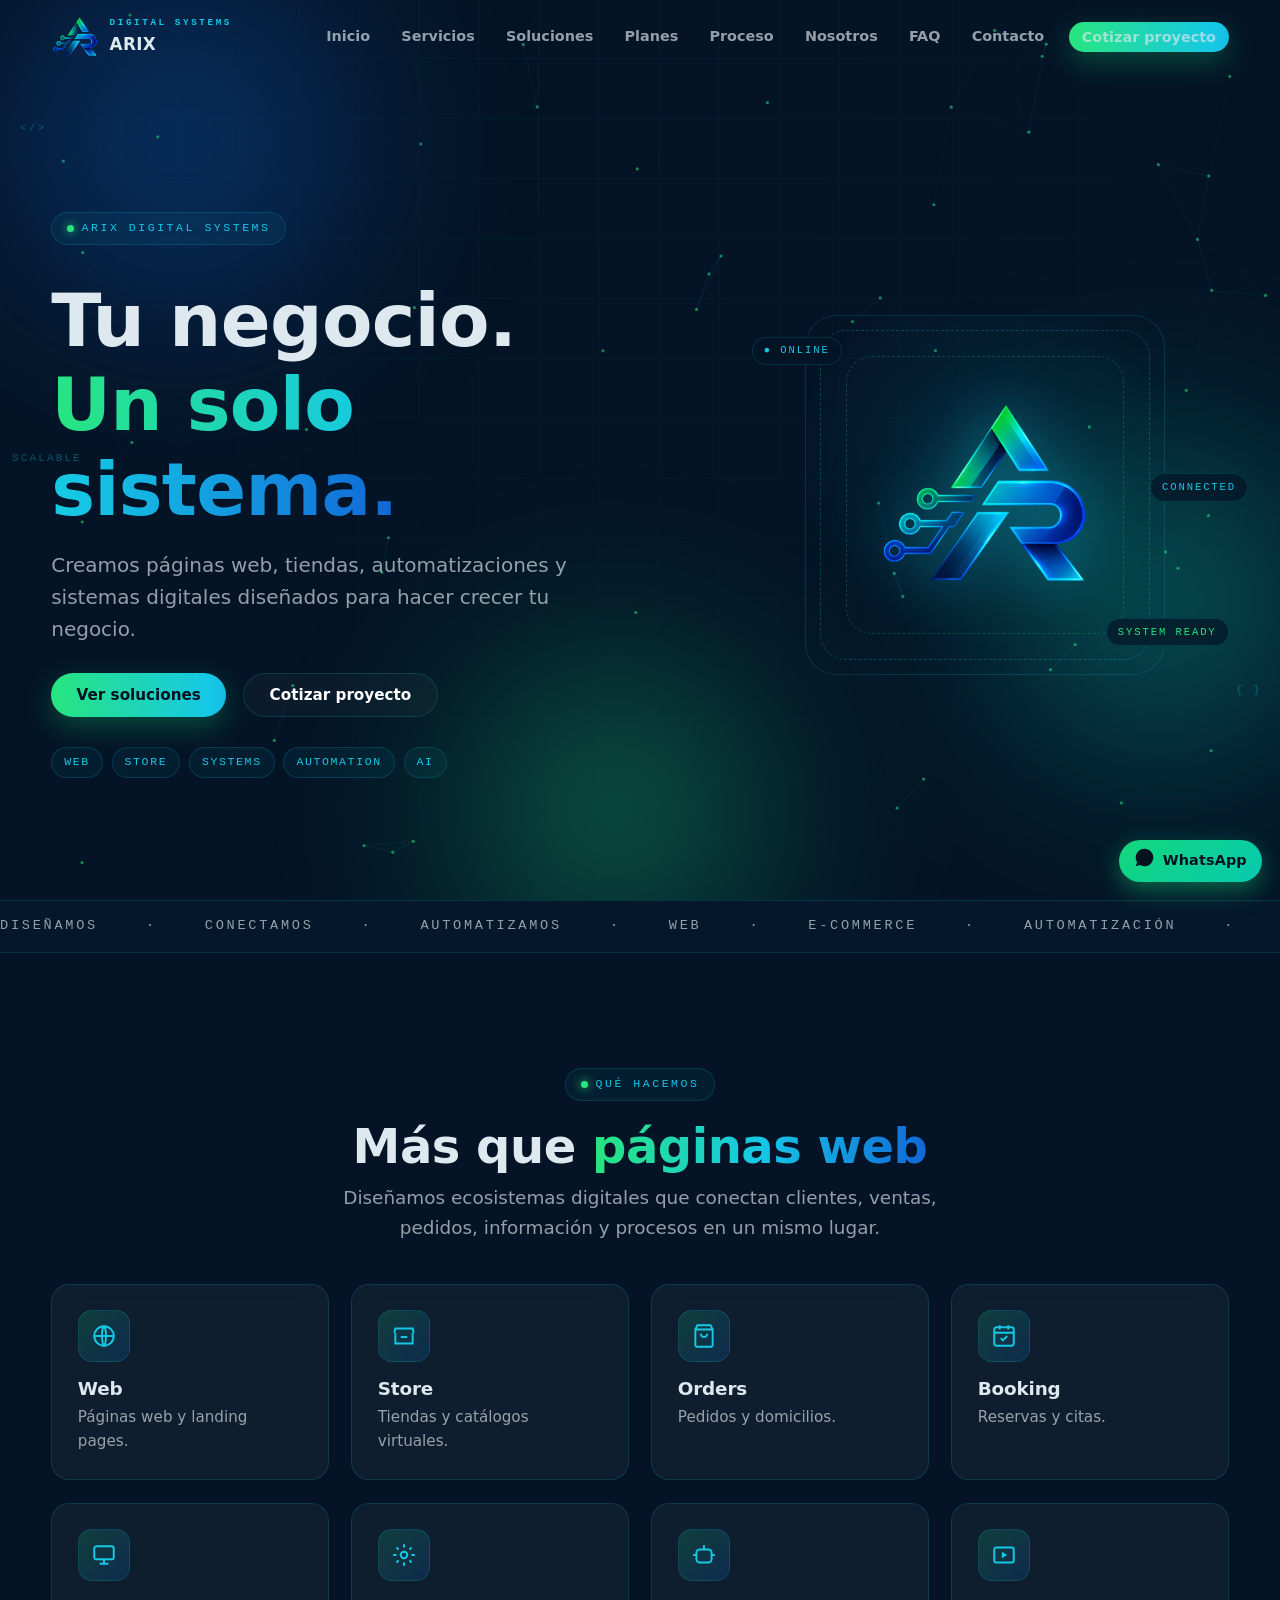
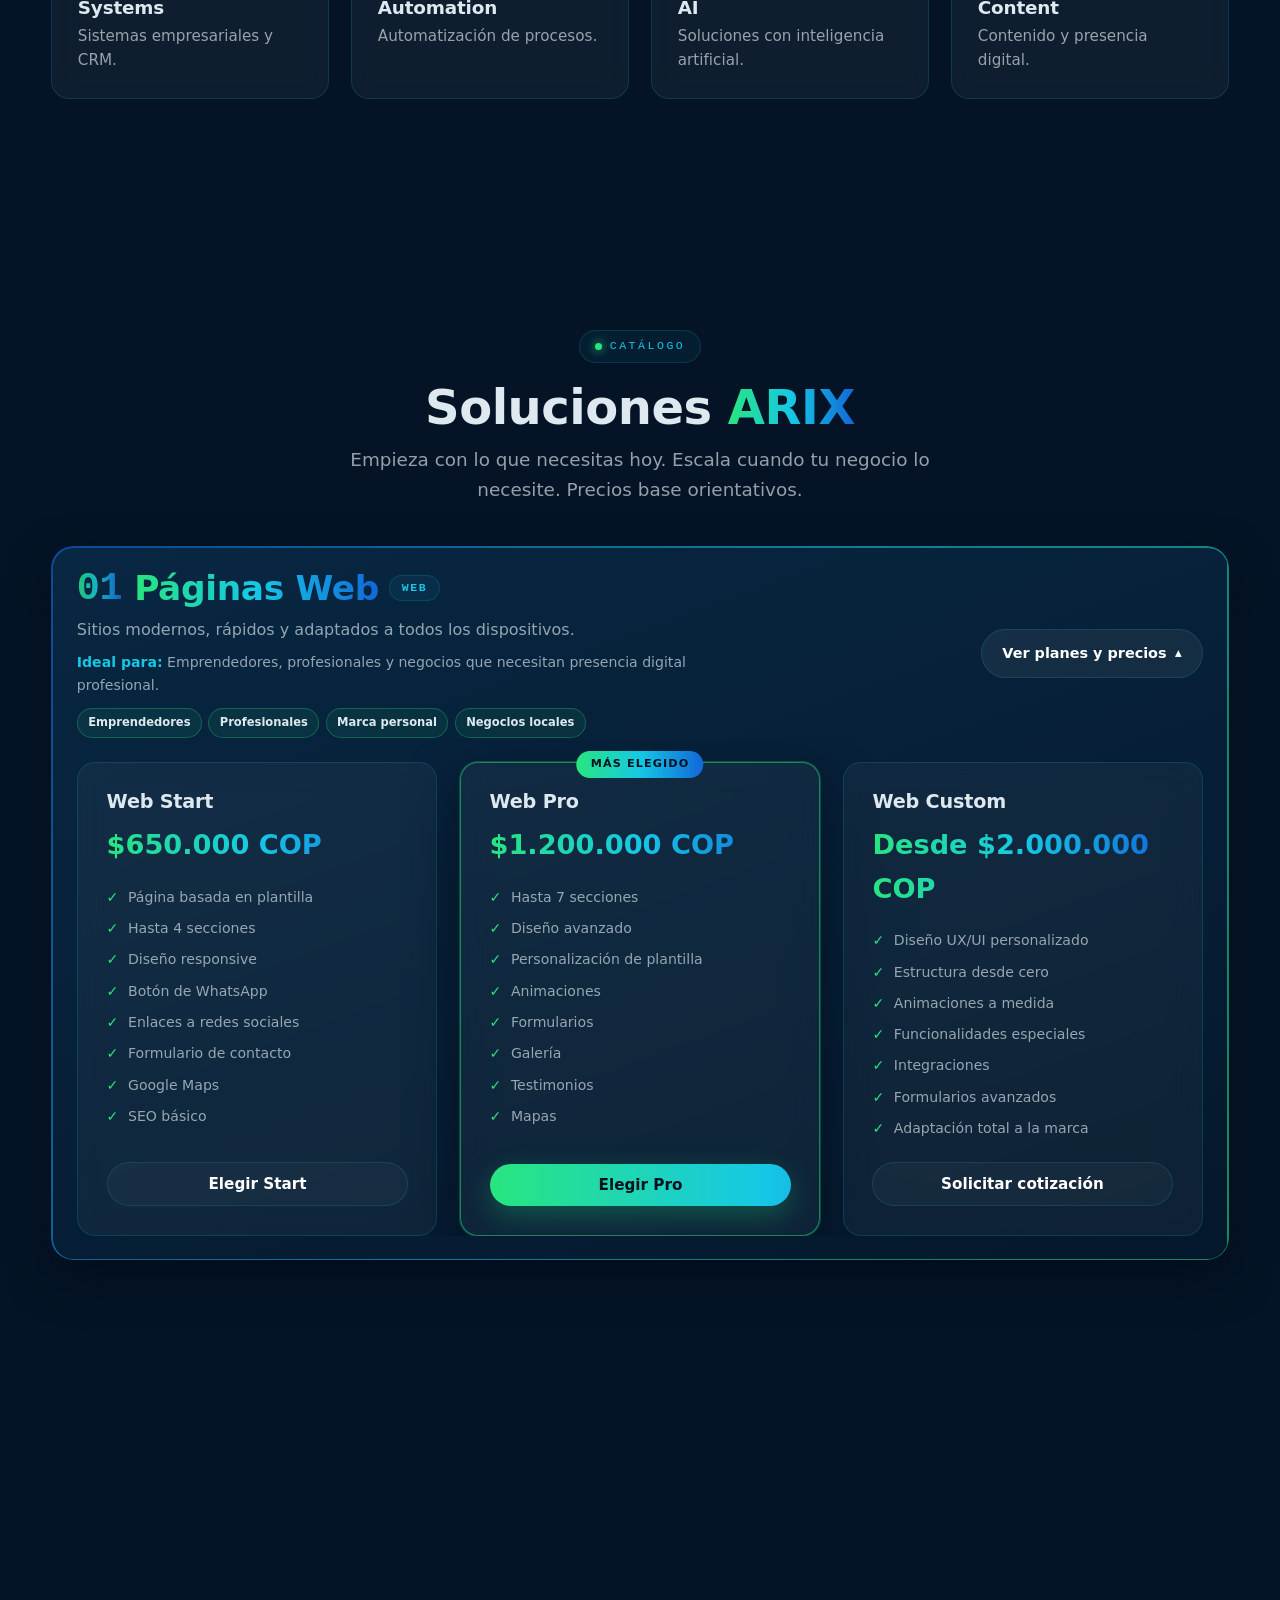
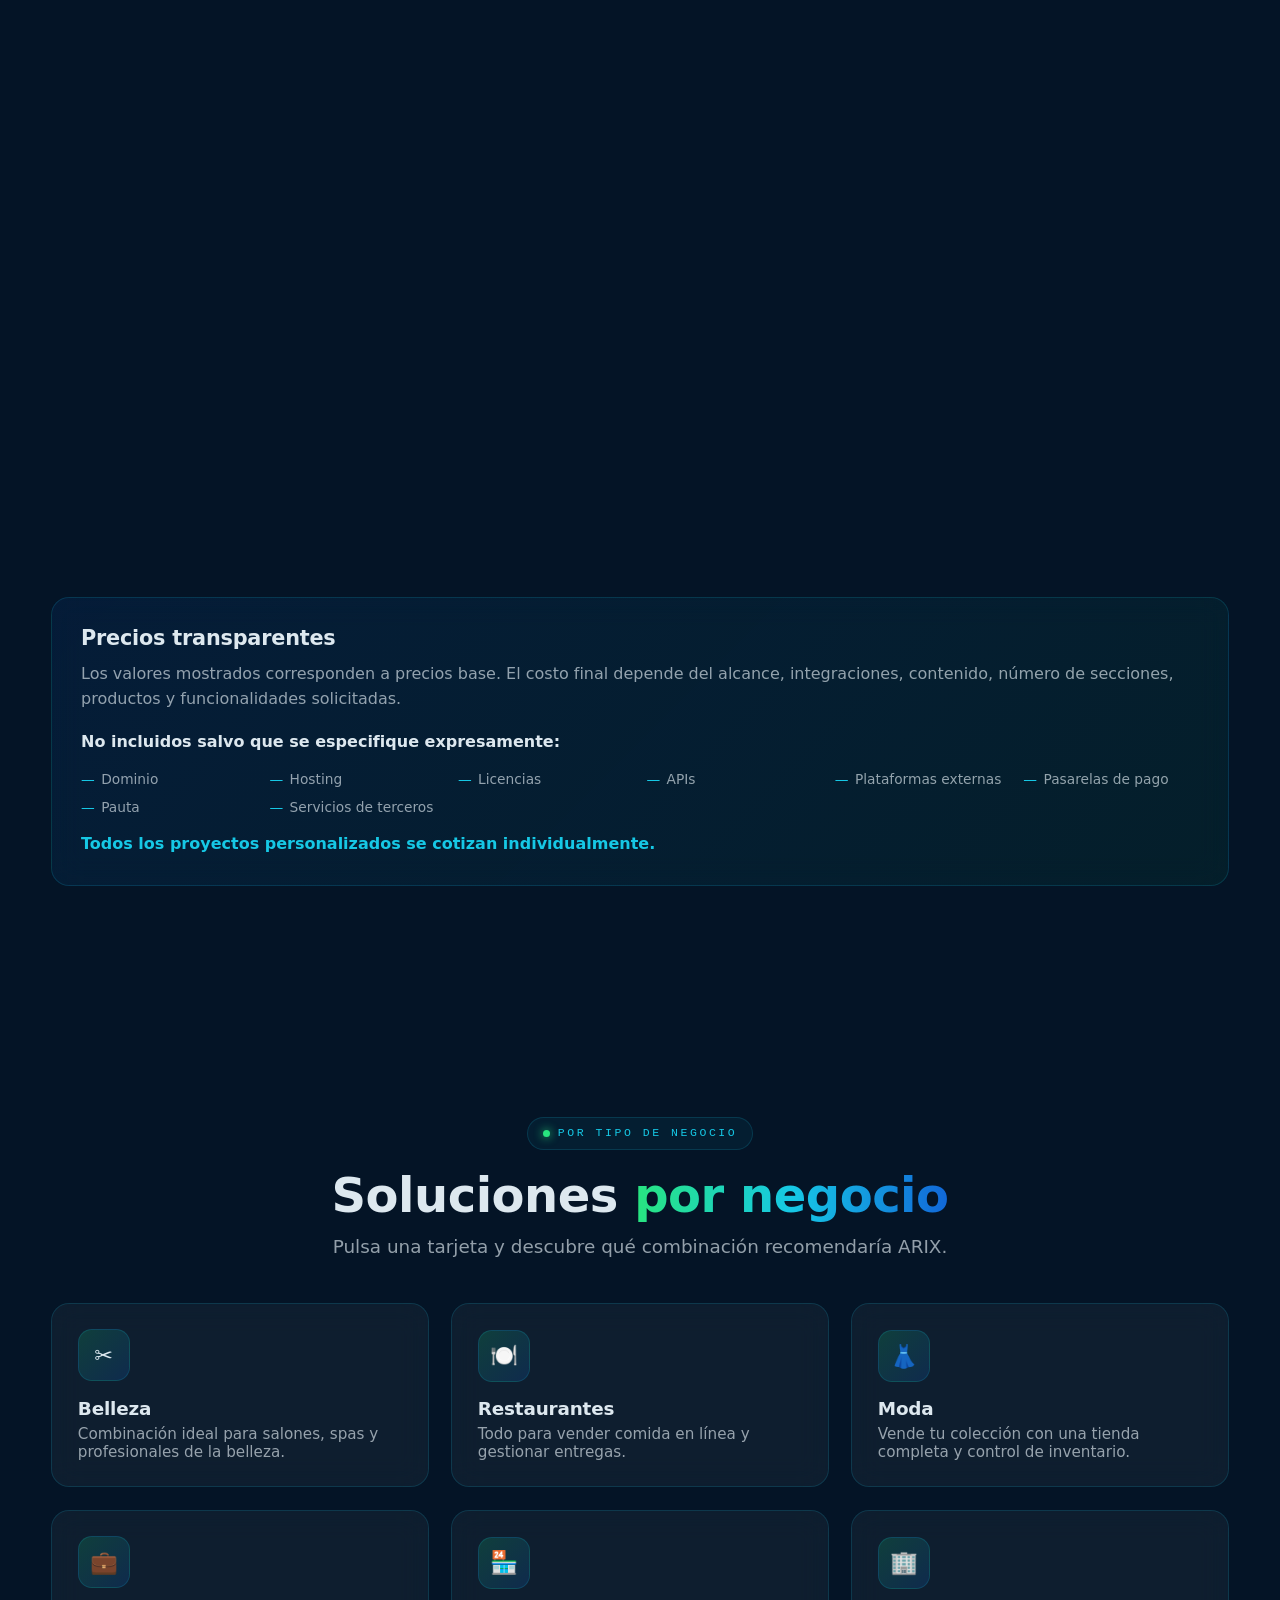
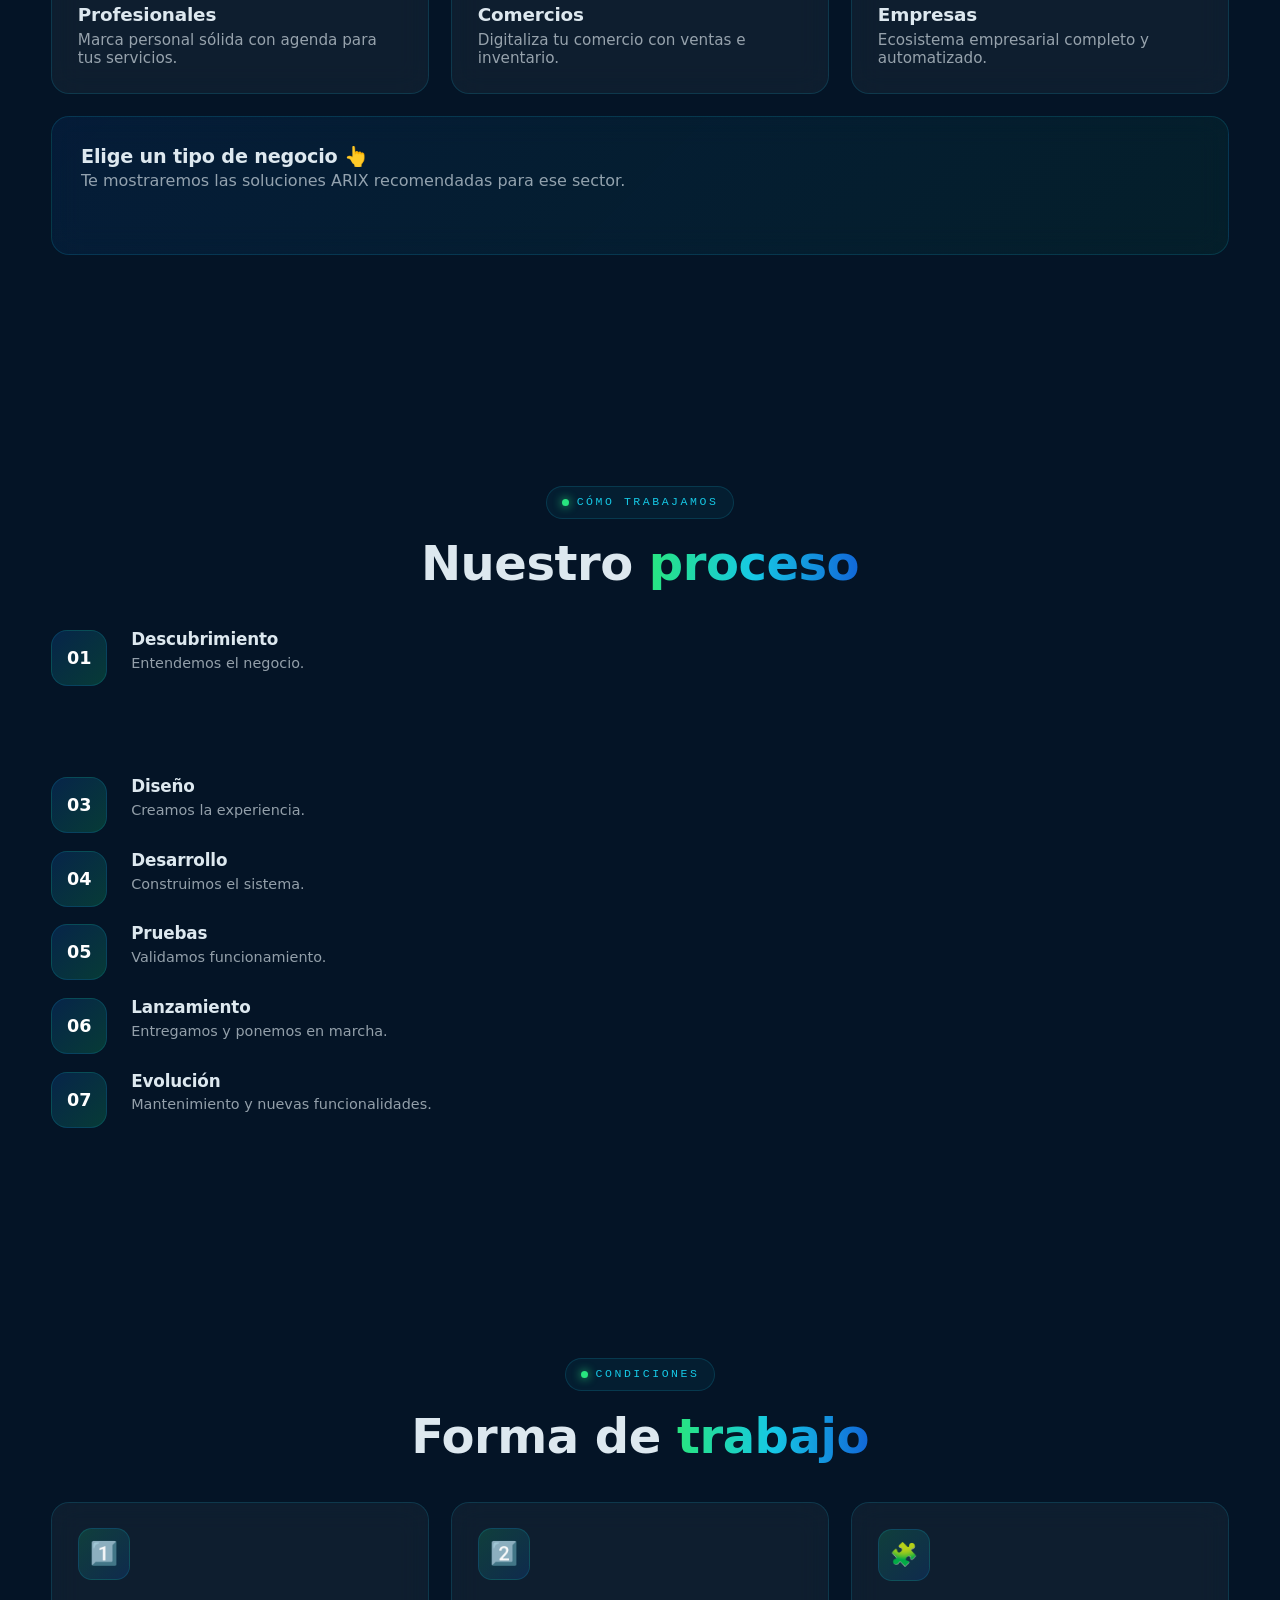
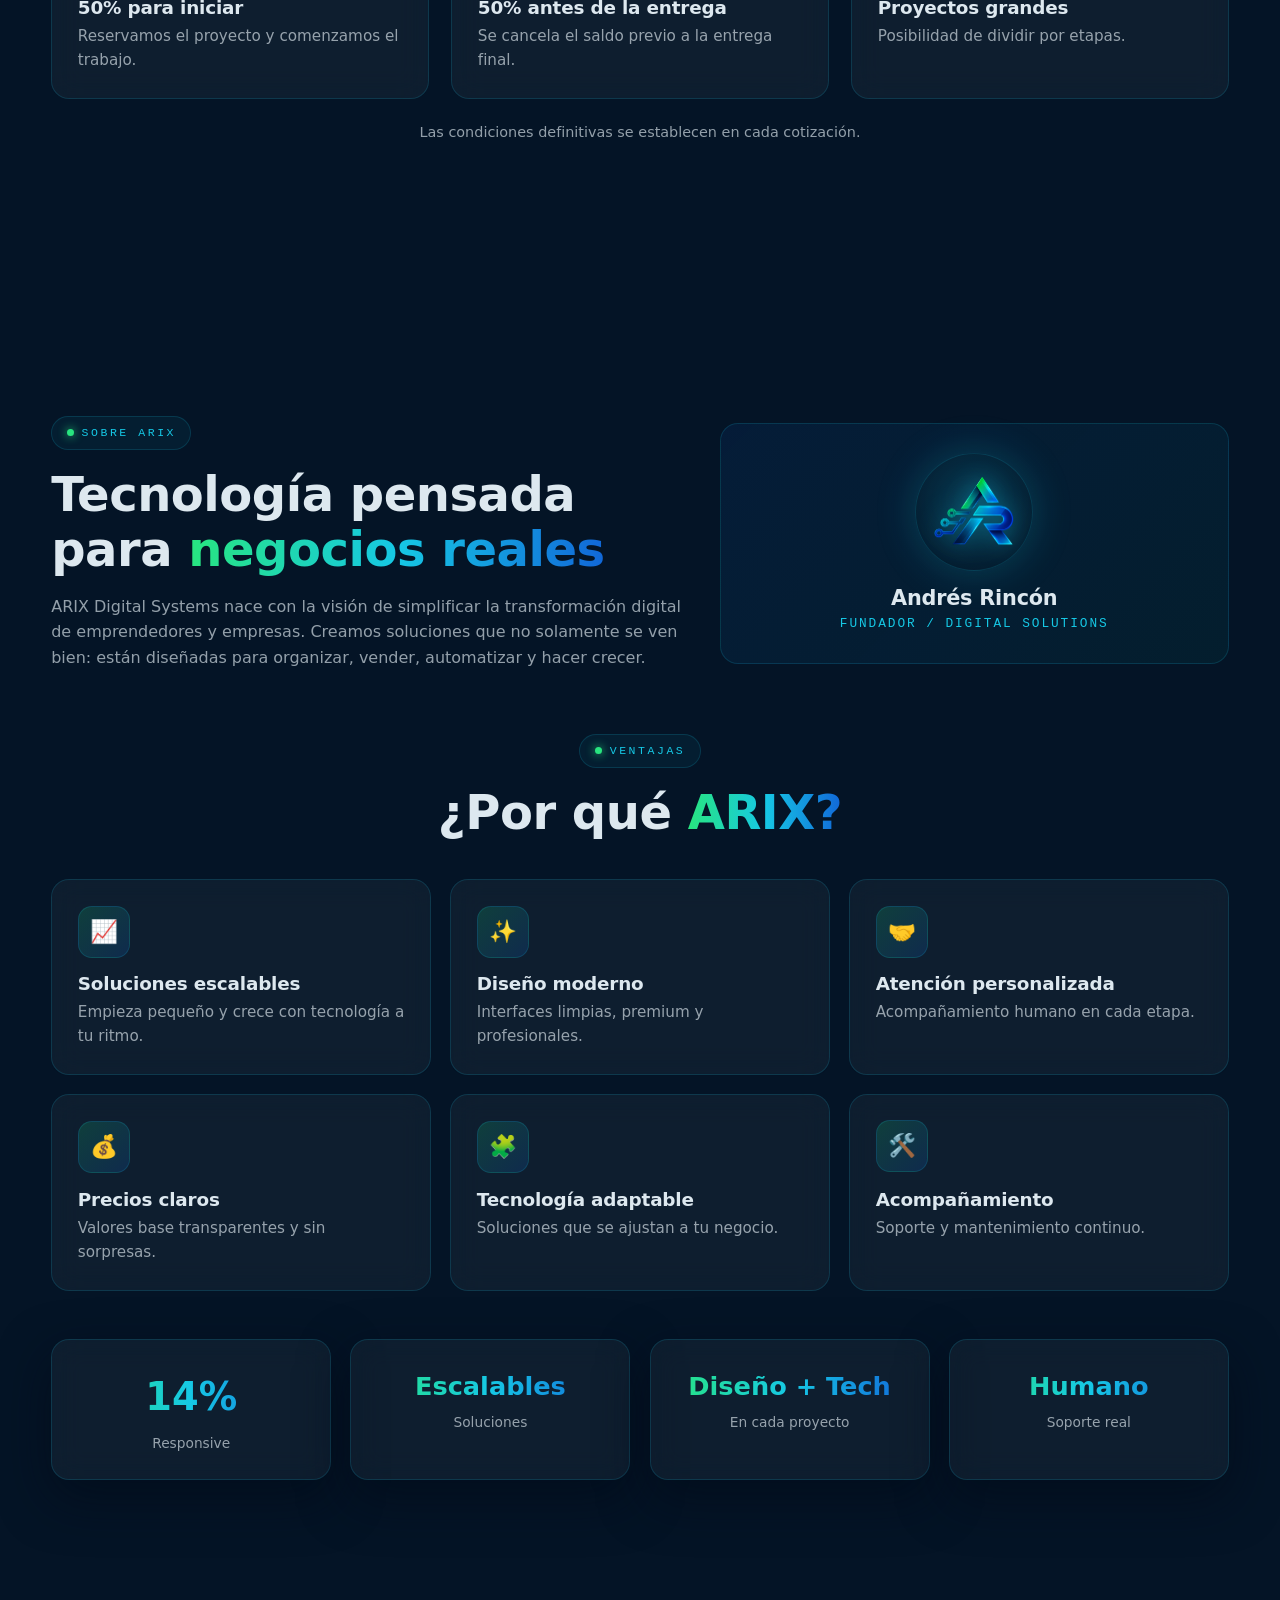
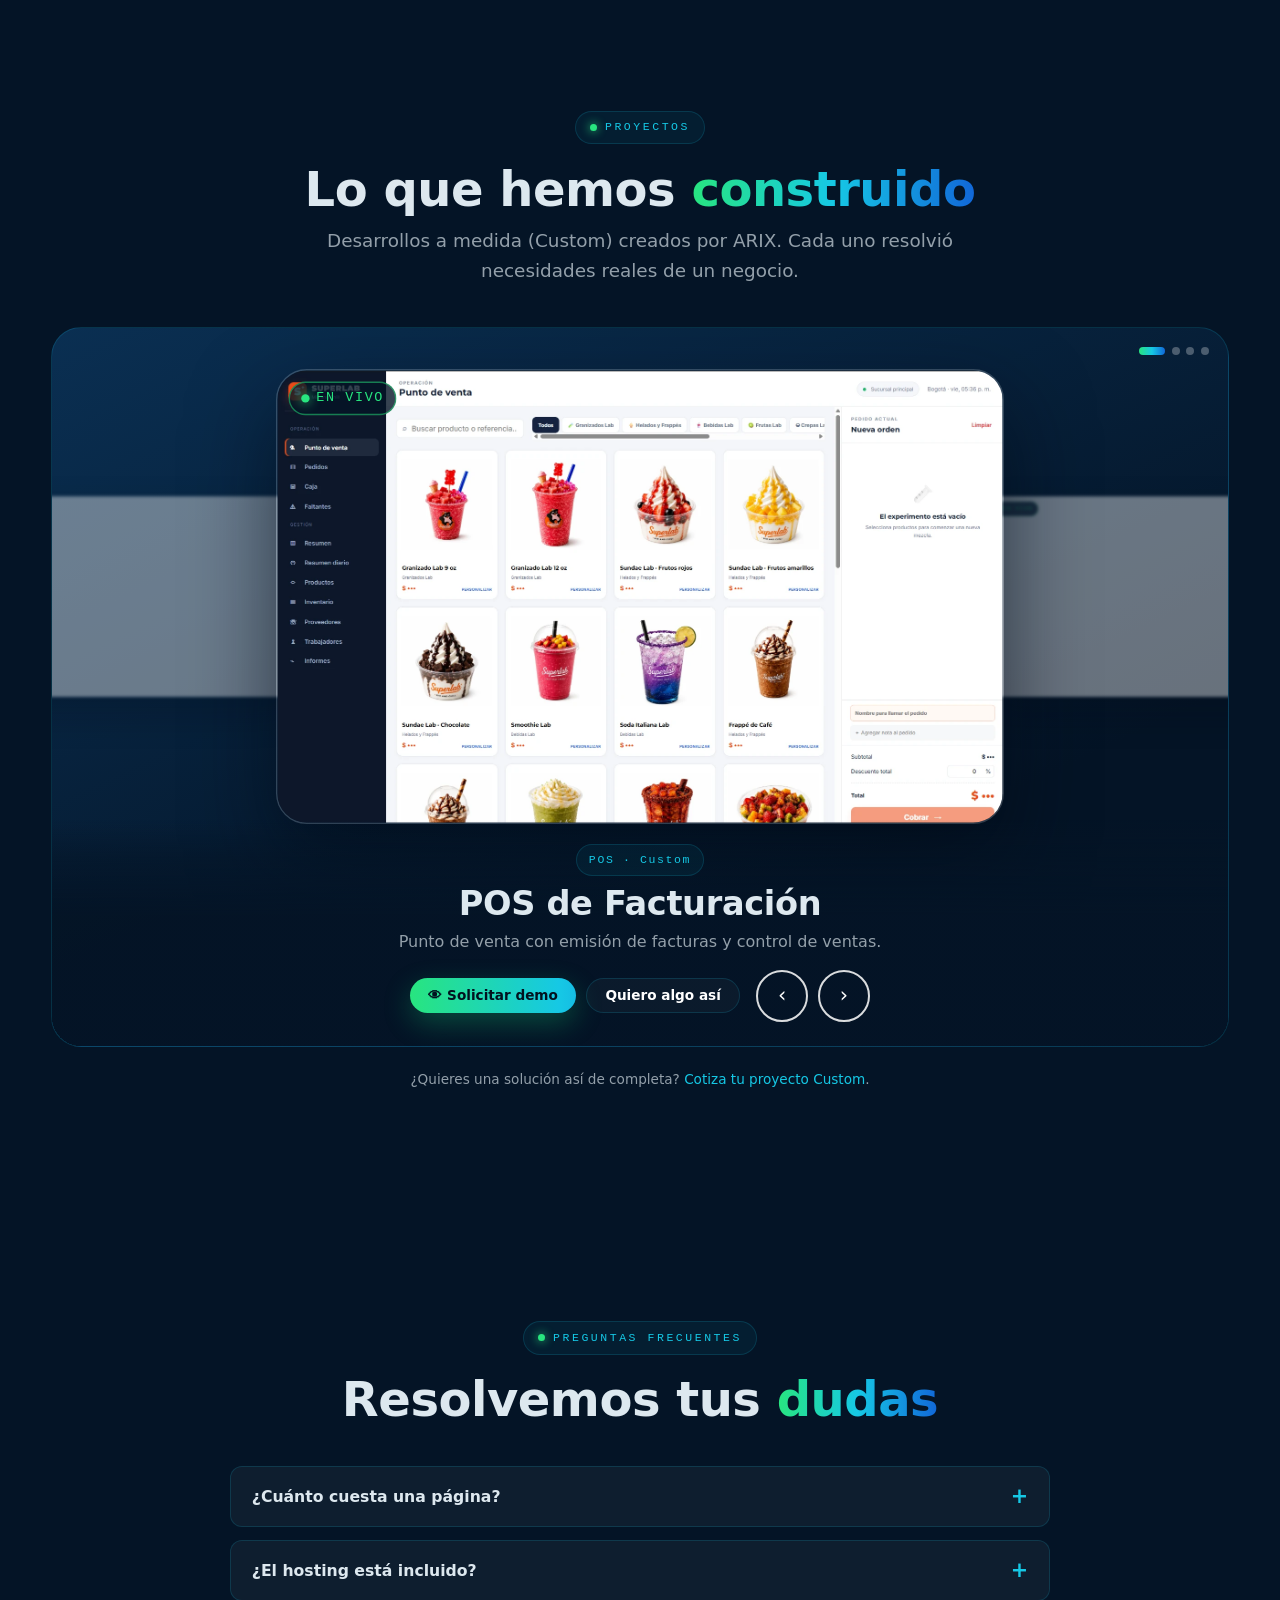
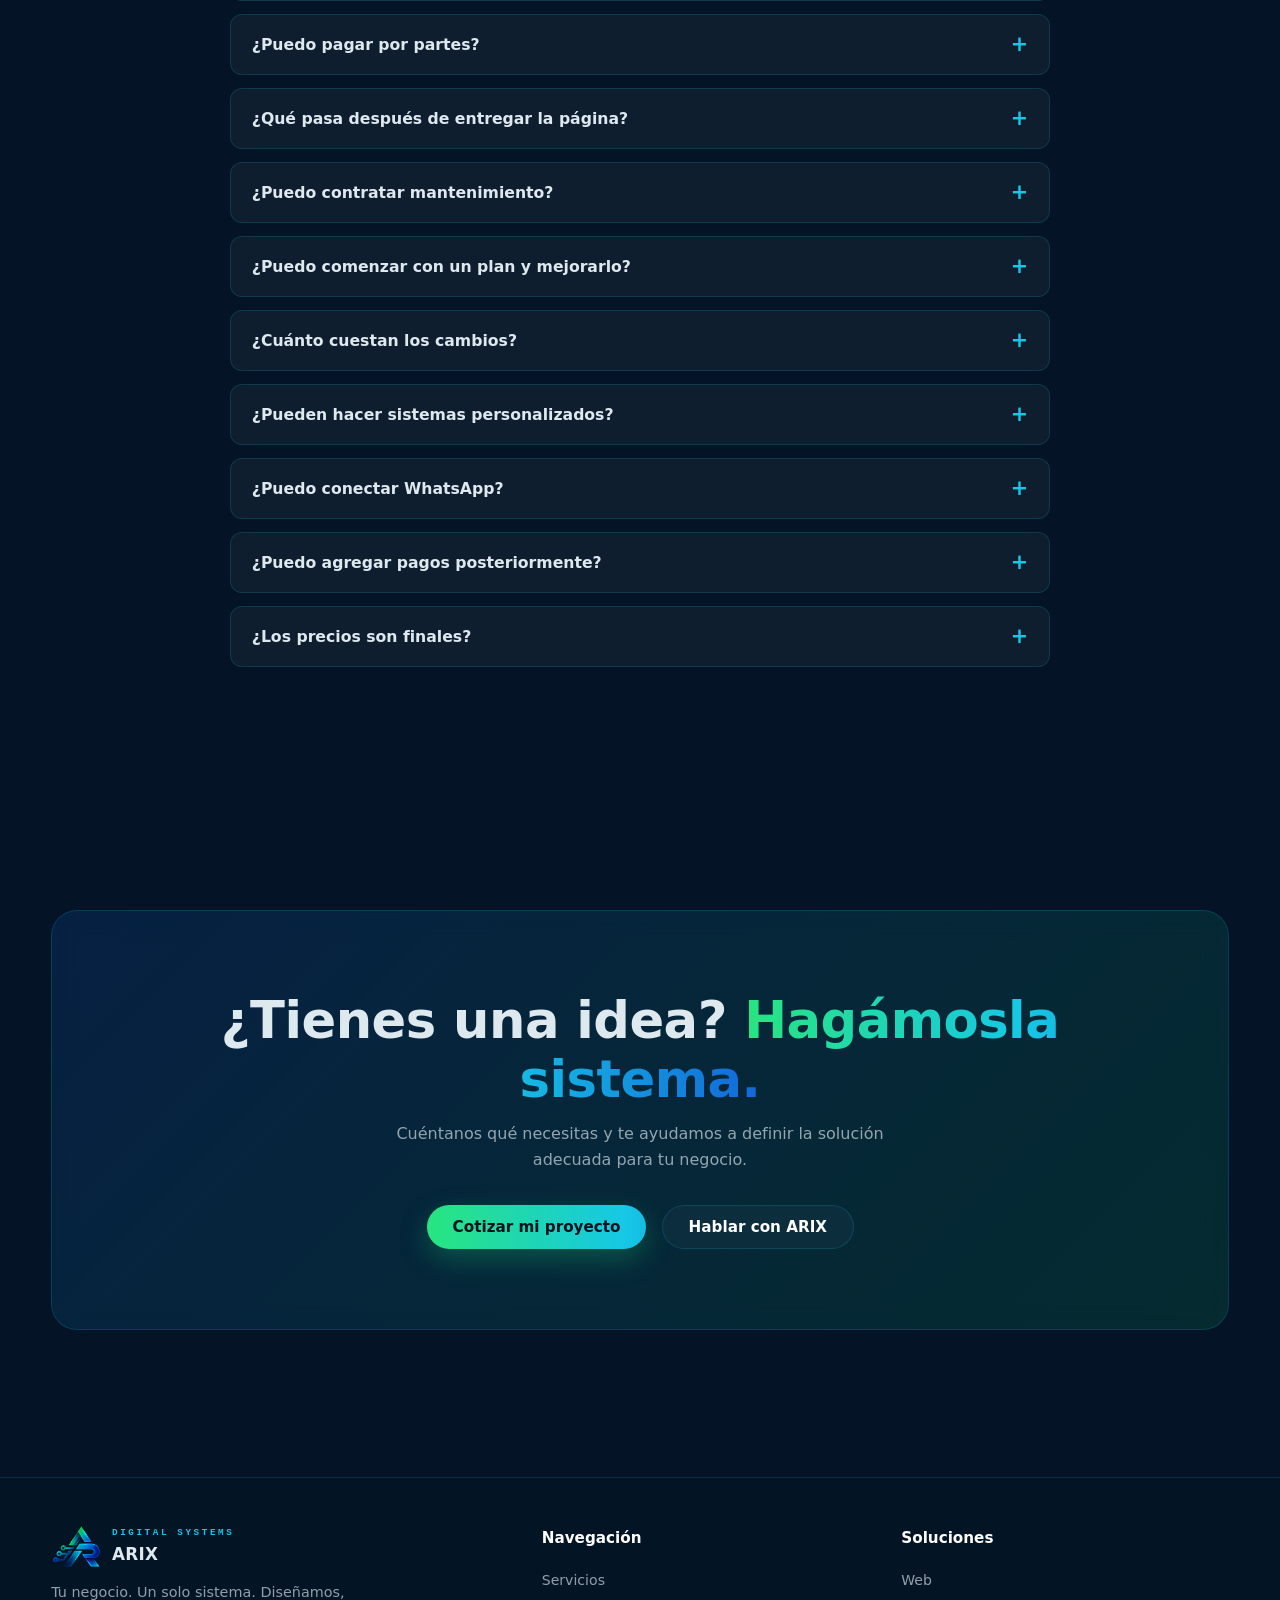
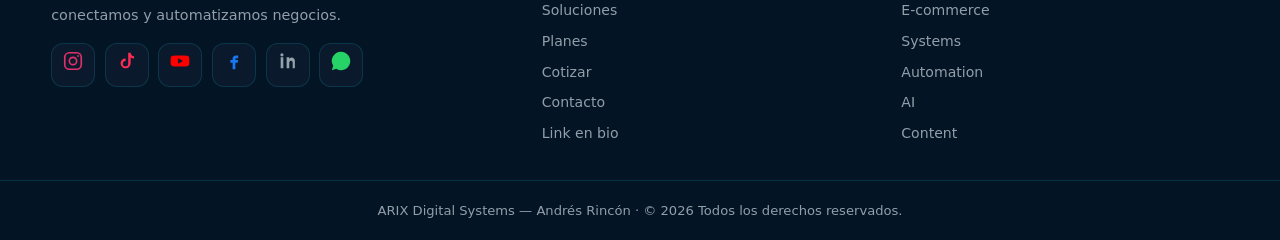
==== index.html @ 4a639b03 "Menu movil/tablet: panel translucido a pantalla completa (antes cubria solo la mitad) Co-Authored-By" ====
<!doctype html>
<html lang="es">
<head>
<meta charset="UTF-8" />
<meta name="viewport" content="width=device-width, initial-scale=1.0" />

<!-- ============ SEO ============ -->
<title>ARIX Digital Systems | Web, E-commerce, Automatización y Sistemas</title>
<meta name="description" content="ARIX Digital Systems crea páginas web, tiendas virtuales, sistemas empresariales, automatizaciones y soluciones digitales para negocios." />
<meta name="author" content="ARIX Digital Systems — Andrés Rincón" />
<meta name="theme-color" content="#041426" />
<link rel="canonical" href="index.html" />

<!-- Open Graph / Twitter -->
<meta property="og:type" content="website" />
<meta property="og:title" content="ARIX Digital Systems | Tu negocio. Un solo sistema." />
<meta property="og:description" content="Diseñamos, conectamos y automatizamos negocios. Web · E-commerce · Automatización · Sistemas · IA · Contenido." />
<meta property="og:image" content="assets/img/banner-arix.png" />
<meta name="twitter:card" content="summary_large_image" />
<meta name="twitter:title" content="ARIX Digital Systems" />
<meta name="twitter:description" content="Tu negocio. Un solo sistema." />

<!-- Favicon (reemplaza por tu .ico/.png cuando quieras) -->
<link rel="icon" href="assets/img/logo-arix.png" />

<link rel="stylesheet" href="assets/css/styles.css?v=23" />
</head>
<body>

<!-- ============ FONDO ============ -->
<div class="bg-layer" aria-hidden="true">
  <div class="bg-grid"></div>
  <div class="glow g1"></div><div class="glow g2"></div><div class="glow g3"></div>
  <canvas id="particles"></canvas>
</div>
<div class="deco-tag" style="top:120px;left:20px;">&lt;/&gt;</div>
<div class="deco-tag" style="bottom:200px;right:18px;">{ }</div>
<div class="deco-tag" style="top:50%;left:12px;">SCALABLE</div>

<!-- ============ NAVBAR ============ -->
<header class="nav" id="nav">
  <div class="container nav-inner">
    <a href="index.html" class="brand" aria-label="ARIX Digital Systems - Inicio">
      <img src="assets/img/logo-arix.png" alt="ARIX Digital Systems" onerror="this.style.display='none';this.nextElementSibling.style.display='grid';">
      <span class="brand-mark" style="display:none;">AR</span>
      <span class="brand-txt"><small>DIGITAL SYSTEMS</small><strong>ARIX</strong></span>
    </a>
    <nav class="nav-links" id="navLinks" aria-label="Navegación principal">
      <a href="#inicio">Inicio</a>
      <a href="#servicios">Servicios</a>
      <a href="#soluciones">Soluciones</a>
      <a href="#planes">Planes</a>
      <a href="#proceso">Proceso</a>
      <a href="#nosotros">Nosotros</a>
      <a href="#faq">FAQ</a>
      <a href="contacto.html">Contacto</a>
      <a href="cotizar.html" class="btn btn-primary btn-sm nav-cta">Cotizar proyecto</a>
    </nav>
    <button class="hamburger" id="hamburger" aria-label="Abrir menú" aria-expanded="false"><span></span><span></span><span></span></button>
  </div>
</header>

<!-- ============ HERO ============ -->
<section class="hero" id="inicio">
  <div class="container">
    <div class="hero-grid">
      <div class="hero-copy reveal">
        <span class="eyebrow">ARIX DIGITAL SYSTEMS</span>
        <h1>Tu negocio.<br><span class="grad-text">Un solo sistema.</span></h1>
        <p class="lead">Creamos páginas web, tiendas, automatizaciones y sistemas digitales diseñados para hacer crecer tu negocio.</p>
        <div class="hero-btns">
          <a href="#soluciones" class="btn btn-primary">Ver soluciones</a>
          <a href="cotizar.html" class="btn btn-ghost">Cotizar proyecto</a>
        </div>
        <div class="hero-tags">
          <span class="pill">WEB</span><span class="pill">STORE</span><span class="pill">SYSTEMS</span><span class="pill">AUTOMATION</span><span class="pill">AI</span>
        </div>
      </div>
      <div class="hero-visual reveal d2">
        <div class="ar-symbol">
          <div class="ring"></div><div class="ring ring2"></div>
          <img src="assets/img/logo-arix.png" alt="ARIX" onerror="this.style.display='none';this.nextElementSibling.style.display='block';">
          <span class="ar-text" style="display:none;">AR</span>
        </div>
        <span class="hero-badge b1">● ONLINE</span>
        <span class="hero-badge b2">SYSTEM READY</span>
        <span class="hero-badge b3">CONNECTED</span>
      </div>
    </div>
  </div>
</section>

<!-- ============ MARQUEE ============ -->
<div class="marquee" aria-hidden="true">
  <div class="marquee-track">
    <span>DISEÑAMOS</span><span>·</span><span>CONECTAMOS</span><span>·</span><span>AUTOMATIZAMOS</span><span>·</span>
    <span>WEB</span><span>·</span><span>E-COMMERCE</span><span>·</span><span>AUTOMATIZACIÓN</span><span>·</span><span>SISTEMAS</span><span>·</span><span>IA</span><span>·</span><span>CONTENIDO</span><span>·</span>
    <span>DISEÑAMOS</span><span>·</span><span>CONECTAMOS</span><span>·</span><span>AUTOMATIZAMOS</span><span>·</span>
    <span>WEB</span><span>·</span><span>E-COMMERCE</span><span>·</span><span>AUTOMATIZACIÓN</span><span>·</span><span>SISTEMAS</span><span>·</span><span>IA</span><span>·</span><span>CONTENIDO</span><span>·</span>
  </div>
</div>

<!-- ============ QUÉ HACEMOS ============ -->
<section class="section-pad" id="servicios">
  <div class="container">
    <div class="section-head center reveal">
      <span class="eyebrow">Qué hacemos</span>
      <h2 class="section-title">Más que <span class="grad-text">páginas web</span></h2>
      <p class="section-sub">Diseñamos ecosistemas digitales que conectan clientes, ventas, pedidos, información y procesos en un mismo lugar.</p>
    </div>
    <div class="grid grid-4">
      <div class="card reveal"><div class="card-icon" data-icon="web"></div><h3>Web</h3><p>Páginas web y landing pages.</p></div>
      <div class="card reveal d1"><div class="card-icon" data-icon="store"></div><h3>Store</h3><p>Tiendas y catálogos virtuales.</p></div>
      <div class="card reveal d2"><div class="card-icon" data-icon="orders"></div><h3>Orders</h3><p>Pedidos y domicilios.</p></div>
      <div class="card reveal d3"><div class="card-icon" data-icon="booking"></div><h3>Booking</h3><p>Reservas y citas.</p></div>
      <div class="card reveal"><div class="card-icon" data-icon="systems"></div><h3>Systems</h3><p>Sistemas empresariales y CRM.</p></div>
      <div class="card reveal d1"><div class="card-icon" data-icon="automation"></div><h3>Automation</h3><p>Automatización de procesos.</p></div>
      <div class="card reveal d2"><div class="card-icon" data-icon="ai"></div><h3>AI</h3><p>Soluciones con inteligencia artificial.</p></div>
      <div class="card reveal d3"><div class="card-icon" data-icon="content"></div><h3>Content</h3><p>Contenido y presencia digital.</p></div>
    </div>
  </div>
</section>

<!-- ============ SOLUCIONES / PLANES (dinámico desde plans.js) ============ -->
<section class="section-pad" id="soluciones">
  <div class="container">
    <div class="section-head center reveal">
      <span class="eyebrow">Catálogo</span>
      <h2 class="section-title">Soluciones <span class="grad-text">ARIX</span></h2>
      <p class="section-sub">Empieza con lo que necesitas hoy. Escala cuando tu negocio lo necesite. Precios base orientativos.</p>
    </div>
    <div id="planes"></div>
    <!-- Los bloques de planes se generan aquí por JavaScript (centralizados en plans.js) -->
    <div id="solutionsWrap"></div>

    <!-- Mantenimiento -->
    <div class="solution-block reveal" id="mantenimiento">
      <div class="sol-toggle" role="button" tabindex="0" aria-expanded="false">
        <div class="sol-head"><h3><span class="sol-name">Soporte y Mantenimiento</span> <span class="pill">CARE</span></h3>
          <p>El soporte real toma tiempo: revisiones, comunicación, correcciones, respaldos y mejoras. Planes mensuales sostenibles.</p>
          <p class="sol-for"><b>Ideal para:</b> mantener tu proyecto actualizado, seguro y con soporte continuo.</p>
        </div>
        <span class="sol-toggle-btn">Ver planes <span class="chev">▾</span></span>
      </div>
      <div class="sol-plans-wrap"><div class="plans" id="carePlans"></div></div>
    </div>

    <!-- Aviso de precios -->
    <div class="notice reveal" style="margin-top:2.6rem;">
      <h3>Precios transparentes</h3>
      <p style="color:var(--text-dim);">Los valores mostrados corresponden a precios base. El costo final depende del alcance, integraciones, contenido, número de secciones, productos y funcionalidades solicitadas.</p>
      <p style="margin:1.1rem 0 .3rem;font-weight:700;">No incluidos salvo que se especifique expresamente:</p>
      <ul><li>Dominio</li><li>Hosting</li><li>Licencias</li><li>APIs</li><li>Plataformas externas</li><li>Pasarelas de pago</li><li>Pauta</li><li>Servicios de terceros</li></ul>
      <p style="font-weight:700;color:var(--cyan);">Todos los proyectos personalizados se cotizan individualmente.</p>
    </div>
  </div>
</section>

<!-- ============ SOLUCIONES POR NEGOCIO ============ -->
<section class="section-pad">
  <div class="container">
    <div class="section-head center reveal">
      <span class="eyebrow">Por tipo de negocio</span>
      <h2 class="section-title">Soluciones <span class="grad-text">por negocio</span></h2>
      <p class="section-sub">Pulsa una tarjeta y descubre qué combinación recomendaría ARIX.</p>
    </div>
    <div class="grid grid-3" id="bizGrid"></div>
    <div class="notice reveal" id="bizPanel" style="margin-top:1.4rem;">
      <h4 id="bizTitle" style="font-size:1.2rem;">Elige un tipo de negocio 👆</h4>
      <p id="bizText" style="color:var(--text-dim);">Te mostraremos las soluciones ARIX recomendadas para ese sector.</p>
      <div class="tags-row" id="bizTags"></div>
    </div>
  </div>
</section>

<!-- ============ PROCESO ============ -->
<section class="section-pad" id="proceso">
  <div class="container">
    <div class="section-head center reveal">
      <span class="eyebrow">Cómo trabajamos</span>
      <h2 class="section-title">Nuestro <span class="grad-text">proceso</span></h2>
    </div>
    <div class="timeline">
      <div class="tl-item reveal"><div class="tl-num">01</div><div class="tl-body"><h4>Descubrimiento</h4><p>Entendemos el negocio.</p></div></div>
      <div class="tl-item reveal"><div class="tl-num">02</div><div class="tl-body"><h4>Estrategia</h4><p>Definimos qué necesita.</p></div></div>
      <div class="tl-item reveal"><div class="tl-num">03</div><div class="tl-body"><h4>Diseño</h4><p>Creamos la experiencia.</p></div></div>
      <div class="tl-item reveal"><div class="tl-num">04</div><div class="tl-body"><h4>Desarrollo</h4><p>Construimos el sistema.</p></div></div>
      <div class="tl-item reveal"><div class="tl-num">05</div><div class="tl-body"><h4>Pruebas</h4><p>Validamos funcionamiento.</p></div></div>
      <div class="tl-item reveal"><div class="tl-num">06</div><div class="tl-body"><h4>Lanzamiento</h4><p>Entregamos y ponemos en marcha.</p></div></div>
      <div class="tl-item reveal"><div class="tl-num">07</div><div class="tl-body"><h4>Evolución</h4><p>Mantenimiento y nuevas funcionalidades.</p></div></div>
    </div>
  </div>
</section>

<!-- ============ FORMA DE TRABAJO ============ -->
<section class="section-pad">
  <div class="container">
    <div class="section-head center reveal">
      <span class="eyebrow">Condiciones</span>
      <h2 class="section-title">Forma de <span class="grad-text">trabajo</span></h2>
    </div>
    <div class="grid grid-3">
      <div class="card reveal"><div class="card-icon">1️⃣</div><h3>50% para iniciar</h3><p>Reservamos el proyecto y comenzamos el trabajo.</p></div>
      <div class="card reveal d1"><div class="card-icon">2️⃣</div><h3>50% antes de la entrega</h3><p>Se cancela el saldo previo a la entrega final.</p></div>
      <div class="card reveal d2"><div class="card-icon">🧩</div><h3>Proyectos grandes</h3><p>Posibilidad de dividir por etapas.</p></div>
    </div>
    <p class="section-sub center" style="margin-top:1.4rem;max-width:none;font-size:.9rem;">Las condiciones definitivas se establecen en cada cotización.</p>
  </div>
</section>

<!-- ============ SOBRE ARIX ============ -->
<section class="section-pad" id="nosotros">
  <div class="container">
    <div class="about-grid">
      <div class="reveal">
        <span class="eyebrow">Sobre ARIX</span>
        <h2 class="section-title">Tecnología pensada para <span class="grad-text">negocios reales</span></h2>
        <p style="color:var(--text-dim);margin-top:1rem;">ARIX Digital Systems nace con la visión de simplificar la transformación digital de emprendedores y empresas. Creamos soluciones que no solamente se ven bien: están diseñadas para organizar, vender, automatizar y hacer crecer.</p>
      </div>
      <div class="founder reveal d2">
        <div class="avatar"><img src="assets/img/logo-arix.png" alt="ARIX" onerror="this.parentElement.textContent='AR';"></div>
        <h4>Andrés Rincón</h4>
        <div class="role">FUNDADOR / DIGITAL SOLUTIONS</div>
      </div>
    </div>

    <div class="section-head center reveal" style="margin-top:4rem;">
      <span class="eyebrow">Ventajas</span>
      <h2 class="section-title">¿Por qué <span class="grad-text">ARIX?</span></h2>
    </div>
    <div class="benefits">
      <div class="card reveal"><div class="card-icon">📈</div><h3>Soluciones escalables</h3><p>Empieza pequeño y crece con tecnología a tu ritmo.</p></div>
      <div class="card reveal d1"><div class="card-icon">✨</div><h3>Diseño moderno</h3><p>Interfaces limpias, premium y profesionales.</p></div>
      <div class="card reveal d2"><div class="card-icon">🤝</div><h3>Atención personalizada</h3><p>Acompañamiento humano en cada etapa.</p></div>
      <div class="card reveal"><div class="card-icon">💰</div><h3>Precios claros</h3><p>Valores base transparentes y sin sorpresas.</p></div>
      <div class="card reveal d1"><div class="card-icon">🧩</div><h3>Tecnología adaptable</h3><p>Soluciones que se ajustan a tu negocio.</p></div>
      <div class="card reveal d2"><div class="card-icon">🛠️</div><h3>Acompañamiento</h3><p>Soporte y mantenimiento continuo.</p></div>
    </div>

    <div class="metrics" style="margin-top:3rem;">
      <div class="metric glass reveal"><div class="m-num" data-count="100" data-suffix="%">0%</div><div class="m-label">Responsive</div></div>
      <div class="metric glass reveal d1"><div class="m-num" style="font-size:clamp(1.1rem,3vw,1.6rem);">Escalables</div><div class="m-label">Soluciones</div></div>
      <div class="metric glass reveal d2"><div class="m-num" style="font-size:clamp(1.1rem,3vw,1.6rem);">Diseño + Tech</div><div class="m-label">En cada proyecto</div></div>
      <div class="metric glass reveal d3"><div class="m-num" style="font-size:clamp(1.1rem,3vw,1.6rem);">Humano</div><div class="m-label">Soporte real</div></div>
    </div>
  </div>
</section>

<!-- ============ PROYECTOS ARIX (desarrollos reales Custom) ============ -->
<section class="section-pad" id="proyectos">
  <div class="container">
    <div class="section-head center reveal">
      <span class="eyebrow">Proyectos</span>
      <h2 class="section-title">Lo que hemos <span class="grad-text">construido</span></h2>
      <p class="section-sub">Desarrollos a medida (Custom) creados por ARIX. Cada uno resolvió necesidades reales de un negocio.</p>
    </div>
    <div id="projectsWrap"></div>
    <p class="center" style="color:var(--text-dim);font-size:.85rem;margin-top:1.4rem;">¿Quieres una solución así de completa? <a href="cotizar.html" style="color:var(--cyan);">Cotiza tu proyecto Custom</a>.</p>
  </div>
</section>

<!-- ============ FAQ ============ -->
<section class="section-pad" id="faq">
  <div class="container" style="max-width:820px;">
    <div class="section-head center reveal">
      <span class="eyebrow">Preguntas frecuentes</span>
      <h2 class="section-title">Resolvemos tus <span class="grad-text">dudas</span></h2>
    </div>
    <div class="faq-list" id="faqList"></div>
  </div>
</section>

<!-- ============ CTA FINAL ============ -->
<section class="section-pad">
  <div class="container">
    <div class="cta-final reveal">
      <h2>¿Tienes una idea? <span class="grad-text">Hagámosla sistema.</span></h2>
      <p>Cuéntanos qué necesitas y te ayudamos a definir la solución adecuada para tu negocio.</p>
      <div class="cta-btns">
        <a href="cotizar.html" class="btn btn-primary">Cotizar mi proyecto</a>
        <a href="contacto.html" class="btn btn-ghost">Hablar con ARIX</a>
      </div>
    </div>
  </div>
</section>

<!-- ============ FOOTER ============ -->
<footer>
  <div class="container">
    <div class="footer-grid">
      <div class="footer-brand">
        <a href="index.html" class="brand"><img src="assets/img/logo-arix.png" alt="ARIX Digital Systems" onerror="this.style.display='none';this.nextElementSibling.style.display='grid';"><span class="brand-mark" style="display:none;">AR</span><span class="brand-txt"><small>DIGITAL SYSTEMS</small><strong>ARIX</strong></span></a>
        <p>Tu negocio. Un solo sistema. Diseñamos, conectamos y automatizamos negocios.</p>
        <div class="socials" style="margin-top:1rem;">
          <a class="social-ic" data-social="instagram" aria-label="Instagram"><span data-icon="instagram"></span></a>
          <a class="social-ic" data-social="tiktok" aria-label="TikTok"><span data-icon="tiktok"></span></a>
          <a class="social-ic" data-social="youtube" aria-label="YouTube"><span data-icon="youtube"></span></a>
          <a class="social-ic" data-social="facebook" aria-label="Facebook"><span data-icon="facebook"></span></a>
          <a class="social-ic" data-social="linkedin" aria-label="LinkedIn"><span data-icon="linkedin"></span></a>
          <a class="social-ic" data-wa aria-label="WhatsApp"><span data-icon="whatsapp"></span></a>
        </div>
      </div>
      <div class="footer-col">
        <h5>Navegación</h5>
        <a href="#servicios">Servicios</a><a href="#soluciones">Soluciones</a><a href="#planes">Planes</a>
        <a href="cotizar.html">Cotizar</a><a href="contacto.html">Contacto</a><a href="links.html">Link en bio</a>
      </div>
      <div class="footer-col">
        <h5>Soluciones</h5>
        <a href="#soluciones">Web</a><a href="#soluciones">E-commerce</a><a href="#soluciones">Systems</a>
        <a href="#soluciones">Automation</a><a href="#soluciones">AI</a><a href="#soluciones">Content</a>
      </div>
    </div>
  </div>
  <div class="footer-bottom">ARIX Digital Systems — Andrés Rincón · © <span id="year"></span> Todos los derechos reservados.</div>
</footer>

<!-- WhatsApp flotante -->
<a class="wa-float" data-wa aria-label="Escribir por WhatsApp"><span data-icon="whatsapp"></span><span class="wa-label">WhatsApp</span></a>

<!-- ============ DATOS DE PÁGINA (FAQ) ============ -->
<script>
/* FAQs de esta página (app.js las renderiza en #faqList) */
const FAQS = [
  ["¿Cuánto cuesta una página?","Nuestros planes web inician en $650.000 COP (Start), $1.200.000 COP (Pro) y desde $2.000.000 COP para proyectos Custom. Son valores base orientativos."],
  ["¿El hosting está incluido?","No, salvo que se especifique. Dominio, hosting y licencias suelen ser costos externos que puedes contratar por separado."],
  ["¿Puedo pagar por partes?","Sí. Normalmente 50% para iniciar y 50% antes de la entrega. En proyectos grandes se puede dividir por etapas; las condiciones se definen en cada cotización."],
  ["¿Qué pasa después de entregar la página?","Puedes solicitar cambios puntuales o contratar un plan de mantenimiento mensual (Care, Care Pro o Business Care)."],
  ["¿Puedo contratar mantenimiento?","Sí. Contamos con planes mensuales desde $220.000 COP con revisiones, soporte y actualizaciones."],
  ["¿Puedo comenzar con un plan y mejorarlo?","Claro. Nuestras soluciones son escalables: empieza con lo esencial y suma módulos e integraciones cuando lo necesites."],
  ["¿Cuánto cuestan los cambios?","Los cambios pequeños se incluyen según tu plan de mantenimiento. Fuera de plan, la hora adicional de desarrollo/soporte es desde $80.000 COP, y el soporte urgente fuera de horario desde $120.000 COP."],
  ["¿Pueden hacer sistemas personalizados?","Sí. Desarrollamos CRM, inventarios, cotizaciones, paneles administrativos y sistemas empresariales a la medida."],
  ["¿Puedo conectar WhatsApp?","Sí. Integramos botones y flujos de WhatsApp en webs, tiendas, pedidos y reservas."],
  ["¿Puedo agregar pagos posteriormente?","Sí. Puedes iniciar sin pagos en línea e integrarlos después con proveedores compatibles."],
  ["¿Los precios son finales?","Son precios base orientativos. El costo final depende del alcance, integraciones, contenido, número de secciones, productos y funcionalidades."]
];

/* Datos de "Soluciones por negocio" */
const BIZ = {
  belleza:      { t:"Belleza", d:"Combinación ideal para salones, spas y profesionales de la belleza.", tags:["Web Pro","Booking Pro","Store Start","CRM Start"] },
  restaurantes: { t:"Restaurantes", d:"Todo para vender comida en línea y gestionar entregas.", tags:["Catalog Pro","Orders Pro","Delivery Pro","Content Pro"] },
  moda:         { t:"Moda", d:"Vende tu colección con una tienda completa y control de inventario.", tags:["Store Pro","Inventario","Pagos compatibles","Brand Pro"] },
  profesionales:{ t:"Profesionales", d:"Marca personal sólida con agenda para tus servicios.", tags:["Web Pro","Booking Start","Brand Pro","AI Start"] },
  comercios:    { t:"Comercios", d:"Digitaliza tu comercio con ventas e inventario.", tags:["Store Start","Inventario","Orders Start","Care Pro"] },
  empresas:     { t:"Empresas", d:"Ecosistema empresarial completo y automatizado.", tags:["Web Custom","CRM Pro","Automation Pro","Business Pro"] }
};

/* ============================================================
   PROYECTOS ARIX (desarrollos reales, todos Custom)
   ------------------------------------------------------------
   - url:  enlace al proyecto/demo en vivo (deja "" si aún no).
   - img:  ruta a una captura (ej. "assets/img/proyecto-pos.png").
           Si hay img, se muestra como portada; si no, un fondo con degradado.
   Cuando pongas url o img, aparece el botón "Ver ejemplo".
   ============================================================ */
const PROJECTS = [
  {
    title: "POS de Facturación",
    tag: "POS · Custom",
    ghost: "POS",
    desc: "Punto de venta con emisión de facturas y control de ventas.",
    thumb: "p3", url: "", img: "assets/img/proyecto-pos.webp"
  },
  {
    title: "Dulcemanía · Tienda Virtual",
    tag: "E-commerce · Custom",
    ghost: "TIENDA",
    desc: "Tienda en línea completa con carrito, catálogo y proceso de compra.",
    thumb: "p2", url: "https://dulcemaniaoficial.com", img: ""
  },
  {
    title: "Sistema de Reportes",
    tag: "Reportes · Custom",
    ghost: "REPORTES",
    desc: "Centro de mando de ventas por tienda, caja y método de pago, en tiempo real.",
    thumb: "p6", url: "", img: "assets/img/proyecto-reportes.png"
  },
  {
    title: "MAVA · POS + Inventario + Tienda + Envíos",
    tag: "Proyecto insignia · Custom",
    ghost: "SISTEMA",
    desc: "El más completo: POS con facturación, gestor de inventario, tienda virtual y automatización de envíos que genera la etiqueta lista para pegar en el paquete. Con acceso por roles (admin y trabajador).",
    thumb: "p1", url: "https://mavaviralconcept.com", img: "", featured: true
  }
];
</script>

<script src="assets/js/plans.js?v=6"></script>
<script src="assets/js/app.js?v=9"></script>
<script>
/* ============================================================
   Render dinámico de la página principal (usa plans.js)
   Genera todos los bloques de soluciones/planes desde una
   única fuente de datos → nunca duplicamos precios.
   ============================================================ */
(function(){
  const wrap = document.getElementById("solutionsWrap");

  var firstService = Object.keys(PLANS)[0];
  Object.keys(PLANS).forEach(function(service, si){
    const s = PLANS[service];
    const numTxt = String(si + 1).padStart(2, "0");
    const isOpen = (service === firstService); // primer servicio abierto por defecto
    const block = document.createElement("div");
    block.className = "solution-block reveal" + (isOpen ? " open" : "");

    let cards = "";
    ["start","pro","custom"].forEach(function(lvl, li){
      const p = s.plans[lvl]; if (!p) return;
      const priceTxt = typeof p.price === "number" ? formatCOP(p.price) : p.price;
      const featured = !!p.badge;
      const btnClass = featured ? "btn btn-primary btn-block" : "btn btn-ghost btn-block";
      const btnLabel = lvl === "custom" ? "Solicitar cotización" : "Elegir " + (lvl === "start" ? "Start" : "Pro");
      var exUrl = exampleFor(service, lvl);
      var exBtn = exUrl ? '<a class="btn btn-ghost btn-block" style="margin-top:.6rem;" href="' + exUrl + '" target="_blank" rel="noopener">👁 Ver ejemplo</a>' : '';
      cards +=
        '<div class="plan' + (featured ? ' featured' : '') + '">' +
          (featured ? '<span class="plan-tag">' + p.badge + '</span>' : '') +
          '<h3>' + p.name + '</h3>' +
          '<div class="price">' + priceTxt + '</div>' +
          '<ul class="plan-features">' + p.includes.slice(0,8).map(function(i){ return '<li>' + i + '</li>'; }).join("") + '</ul>' +
          '<a class="' + btnClass + '" href="plan.html?service=' + service + '&plan=' + lvl + '">' + btnLabel + '</a>' +
          exBtn +
        '</div>';
    });

    var forWho = s.forWho ? '<p class="sol-for"><b>Ideal para:</b> ' + s.forWho + '</p>' : '';
    var cases = (typeof casesFor === "function") ? casesFor(service) : [];
    var chips = cases.length ? '<div class="ex-chips">' + cases.map(function(c){ return '<span class="ex-chip">' + c + '</span>'; }).join('') + '</div>' : '';
    block.innerHTML =
      '<div class="sol-toggle" role="button" tabindex="0" aria-expanded="' + (isOpen ? 'true' : 'false') + '">' +
        '<div class="sol-head">' +
          '<h3><span class="sol-num">' + numTxt + '</span> <span class="sol-name">' + s.label + '</span> <span class="pill">' + s.tag + '</span></h3>' +
          '<p>' + s.intro + '</p>' + forWho + chips +
        '</div>' +
        '<span class="sol-toggle-btn">Ver planes y precios <span class="chev">▾</span></span>' +
      '</div>' +
      '<div class="sol-plans-wrap"><div class="plans">' + cards + '</div></div>';
    wrap.appendChild(block);
    if (window.__arixReveal) window.__arixReveal.observe(block);
  });

  /* Mantenimiento pasa a ser el último bloque DENTRO del mismo contenedor,
     para que se apile sobre el servicio 12 y suelte antes del aviso de precios. */
  var careBlock = document.getElementById("mantenimiento");
  if (careBlock && wrap) wrap.appendChild(careBlock);

  /* Acordeón: apertura/cierre suave animando la altura real (scrollHeight).
     Incluye el bloque de Mantenimiento. Respeta prefers-reduced-motion. */
  var reduceMo = window.matchMedia('(prefers-reduced-motion: reduce)').matches;
  document.querySelectorAll('.sol-toggle').forEach(function(t){
    var blk = t.closest('.solution-block');
    var wrap = blk.querySelector('.sol-plans-wrap');
    if (!wrap) return;

    // Deja la altura fija en los que ya empiezan abiertos
    if (blk.classList.contains('open')){
      wrap.style.maxHeight = reduceMo ? 'none' : (wrap.scrollHeight + 'px');
    }
    // Al terminar de abrir: sin límite de altura y sin recorte (necesario para el sticky)
    wrap.addEventListener('transitionend', function(e){
      if (e.propertyName === 'max-height' && blk.classList.contains('open')){
        wrap.style.maxHeight = 'none';
      }
    });

    function setOpen(open){
      blk.classList.toggle('open', open);
      t.setAttribute('aria-expanded', open ? 'true' : 'false');
      if (reduceMo){ wrap.style.maxHeight = open ? 'none' : '0px'; return; }
      if (open){
        wrap.style.maxHeight = wrap.scrollHeight + 'px';
      } else {
        // fija la altura actual y luego colapsa (transición al revés)
        wrap.style.maxHeight = wrap.scrollHeight + 'px';
        void wrap.offsetHeight; // reflow
        requestAnimationFrame(function(){ wrap.style.maxHeight = '0px'; });
      }
    }
    function toggle(){ setOpen(!blk.classList.contains('open')); }
    t.addEventListener('click', toggle);
    t.addEventListener('keydown', function(e){
      if (e.key === 'Enter' || e.key === ' '){ e.preventDefault(); toggle(); }
    });
  });

  /* Mantenimiento (CARE_PLANS) */
  const careWrap = document.getElementById("carePlans");
  CARE_PLANS.forEach(function(c, ci){
    const priceTxt = (typeof c.price === "number" ? formatCOP(c.price) : c.price);
    const featured = !!c.badge;
    careWrap.innerHTML +=
      '<div class="plan' + (featured ? ' featured' : '') + '">' +
        (featured ? '<span class="plan-tag">' + c.badge + '</span>' : '') +
        '<h3>' + c.name + '</h3>' +
        '<div class="price">' + priceTxt + ' <small>' + c.per + '</small></div>' +
        '<ul class="plan-features">' + c.features.map(function(f){ return '<li>' + f + '</li>'; }).join("") + '</ul>' +
        '<a class="' + (featured ? 'btn btn-primary' : 'btn btn-ghost') + ' btn-block" href="contacto.html">Contratar</a>' +
      '</div>';
  });

  /* Soluciones por negocio */
  const bizGrid = document.getElementById("bizGrid");
  const bizIcons = { belleza:"✂️", restaurantes:"🍽️", moda:"👗", profesionales:"💼", comercios:"🏪", empresas:"🏢" };
  Object.keys(BIZ).forEach(function(key){
    const b = BIZ[key];
    const card = document.createElement("button");
    card.className = "card reveal"; card.type = "button"; card.style.textAlign = "left"; card.style.cursor = "pointer";
    card.innerHTML = '<div class="card-icon">' + bizIcons[key] + '</div><h3>' + b.t + '</h3><p>' + b.d + '</p>';
    bizGrid.appendChild(card);
    if (window.__arixReveal) window.__arixReveal.observe(card);
    card.addEventListener("click", function(){
      document.getElementById("bizTitle").textContent = "Recomendado para: " + b.t;
      document.getElementById("bizText").textContent = b.d;
      document.getElementById("bizTags").innerHTML = b.tags.map(function(t){ return '<span class="pill">' + t + '</span>'; }).join("");
      document.getElementById("bizPanel").scrollIntoView({ behavior:"smooth", block:"nearest" });
    });
  });

  /* ============================================================
     Proyectos ARIX — CARRUSEL
     La tarjeta activa se ve grande al centro; las otras quedan
     pequeñas y difuminadas a los lados. Flechas, puntos y swipe.
     ============================================================ */
  var projWrap = document.getElementById("projectsWrap");
  if (projWrap && typeof PROJECTS !== "undefined" && PROJECTS.length){
    var PCAR_BG = [
      'linear-gradient(155deg,#0a2f52,#041426 72%)',
      'linear-gradient(155deg,#08403a,#041426 72%)',
      'linear-gradient(155deg,#0b2d63,#041426 72%)',
      'linear-gradient(155deg,#0d3b52,#041426 72%)'
    ];
    var pn = PROJECTS.length, activo = 0, bloqueo = false;

    var tarjetas = PROJECTS.map(function(pr, i){
      var dentro, extra = '';
      if (pr.url){
        // Previsualización EN VIVO del sitio (iframe escalado, no interactivo)
        dentro = '<div class="pcar-frame"><iframe src="' + pr.url + '" title="Vista previa de ' + pr.title + '" loading="lazy" scrolling="no" referrerpolicy="no-referrer"></iframe></div>';
      } else if (pr.img){
        // Muestra la captura; si aún no existe el archivo, cae al panel de degradado
        dentro = '<img class="pc-shot" src="' + pr.img + '" alt="' + pr.title + '" loading="lazy" data-name="' + pr.title + '" data-thumb="' + (pr.thumb || 'p1') + '">';
      } else {
        dentro = '<span class="pc-name">' + pr.title + '</span>';
        extra = ' port-thumb ' + (pr.thumb || 'p1');
      }
      // Etiqueta EN VIVO en TODAS las tarjetas
      dentro += '<span class="pcar-live"><span class="dot"></span>EN VIVO</span>';
      return '<div class="pcar-item' + extra + '" data-idx="' + i + '">' + dentro + '</div>';
    }).join('');

    projWrap.innerHTML =
      '<div class="pcar" id="pcar">' +
        '<div class="pcar-ghost" id="pcarGhost">PROYECTOS</div>' +
        '<div class="pcar-dots" id="pcarDots"></div>' +
        '<div class="pcar-stage">' + tarjetas + '</div>' +
        '<div class="pcar-ui">' +
          '<div class="pcar-info">' +
            '<span class="pill" id="pcarTag"></span>' +
            '<h3 id="pcarTitle"></h3>' +
            '<p id="pcarDesc"></p>' +
          '</div>' +
          '<div class="pcar-foot">' +
            '<div class="pcar-actions" id="pcarActions"></div>' +
            '<div class="pcar-nav">' +
              '<button class="pcar-btn" id="pcarPrev" aria-label="Proyecto anterior">‹</button>' +
              '<button class="pcar-btn" id="pcarNext" aria-label="Siguiente proyecto">›</button>' +
            '</div>' +
          '</div>' +
        '</div>' +
      '</div>';

    var pcar = document.getElementById('pcar');
    var pitems = projWrap.querySelectorAll('.pcar-item');
    var pdots = document.getElementById('pcarDots');

    // Respaldo: si una captura aún no existe, mostrar el panel de degradado + nombre
    projWrap.querySelectorAll('img.pc-shot').forEach(function(img){
      img.addEventListener('error', function(){
        var item = img.closest('.pcar-item');
        item.classList.add('port-thumb', img.getAttribute('data-thumb') || 'p1');
        var name = img.getAttribute('data-name') || '';
        img.remove();
        var span = document.createElement('span'); span.className = 'pc-name'; span.textContent = name;
        item.insertBefore(span, item.firstChild);
      });
    });
    PROJECTS.forEach(function(){ pdots.innerHTML += '<span class="pcar-dot"></span>'; });

    function pintar(){
      var L = (activo + pn - 1) % pn, R = (activo + 1) % pn;
      Array.prototype.forEach.call(pitems, function(el, i){
        var rol = i === activo ? 'center' : (i === L ? 'left' : (i === R ? 'right' : 'back'));
        el.setAttribute('data-role', rol);
      });
      var pr = PROJECTS[activo];
      pcar.style.background = PCAR_BG[activo % PCAR_BG.length];
      document.getElementById('pcarGhost').textContent = pr.ghost || (pr.tag || 'PROYECTO').split('·')[0].trim();
      document.getElementById('pcarTag').textContent = pr.tag;
      document.getElementById('pcarTitle').textContent = pr.title;
      document.getElementById('pcarDesc').textContent = pr.desc;
      var acc = '';
      if (pr.url){
        // Proyecto con sitio público: abre el sitio real
        acc += '<a class="btn btn-primary btn-sm" href="' + pr.url + '" target="_blank" rel="noopener">👁 Ver ejemplo</a>';
      } else {
        // Sistema privado (necesita login): pedir demo por WhatsApp
        var waMsg = 'Hola ARIX Digital Systems, quisiera ver el ejemplo / solicitar una demo de: ' + pr.title + '.';
        var waUrl = (typeof waLink === 'function') ? waLink(waMsg) : null;
        if (waUrl) acc += '<a class="btn btn-primary btn-sm" href="' + waUrl + '" target="_blank" rel="noopener">👁 Solicitar demo</a>';
        else acc += '<a class="btn btn-primary btn-sm" href="contacto.html">👁 Solicitar demo</a>';
      }
      acc += '<a class="btn btn-ghost btn-sm" href="cotizar.html">Quiero algo así</a>';
      document.getElementById('pcarActions').innerHTML = acc;
      Array.prototype.forEach.call(pdots.children, function(d, i){ d.classList.toggle('on', i === activo); });
    }
    function mover(dir){
      if (bloqueo) return; bloqueo = true;
      activo = (activo + (dir === 'next' ? 1 : pn - 1)) % pn;
      pintar();
      setTimeout(function(){ bloqueo = false; }, 650);
    }
    document.getElementById('pcarNext').addEventListener('click', function(){ mover('next'); });
    document.getElementById('pcarPrev').addEventListener('click', function(){ mover('prev'); });
    Array.prototype.forEach.call(pitems, function(el){
      el.addEventListener('click', function(){
        var r = el.getAttribute('data-role');
        if (r === 'left') mover('prev'); else if (r === 'right' || r === 'back') mover('next');
      });
    });
    // Swipe en móvil
    var sx = null;
    pcar.addEventListener('touchstart', function(e){ sx = e.touches[0].clientX; }, { passive:true });
    pcar.addEventListener('touchend', function(e){
      if (sx === null) return;
      var dx = e.changedTouches[0].clientX - sx;
      if (Math.abs(dx) > 45) mover(dx < 0 ? 'next' : 'prev');
      sx = null;
    }, { passive:true });
    pintar();
  }

})();
</script>
</body>
</html>
---- assets/css/styles.css ----
/* ============================================================
   ARIX DIGITAL SYSTEMS — Hoja de estilos compartida
   Un único sistema visual para TODAS las páginas.
   ------------------------------------------------------------
   Índice:
   1.  Variables / Tokens
   2.  Reset y base
   3.  Fondo tecnológico (grid, resplandores, canvas)
   4.  Tipografía y utilidades
   5.  Botones
   6.  Tarjetas / Glass
   7.  Navegación (compartida)
   8.  Hero
   9.  Secciones (planes, flujos, timeline, métricas, etc.)
   10. Cotizador / Pasos / Resumen
   11. plan.html (detalle de plan)
   12. links.html (link in bio)
   13. contacto.html / formularios
   14. Modal, toast, WhatsApp flotante
   15. Footer
   16. Animaciones
   17. Responsive
   18. Accesibilidad
   ============================================================ */

/* ------------------ 1. VARIABLES ------------------ */
:root{
  --navy-deep:#041426; --navy:#063A63; --blue:#1167D8; --cyan:#16C8E5;
  --turquoise:#08C9B0; --emerald:#13D77A; --green:#28E57F;
  --white:#FFFFFF; --gray-light:#DDE8EF;

  --bg:#041426; --bg-soft:#061c33;
  --text:#DDE8EF; --text-dim:rgba(221,232,239,.66);
  --card-bg:rgba(255,255,255,.045);
  --card-border:rgba(22,200,229,.16);
  --glass-blur:14px;

  --grad-brand:linear-gradient(90deg,var(--green),var(--cyan),var(--blue));
  --grad-brand-r:linear-gradient(120deg,var(--blue),var(--cyan),var(--green));
  --grad-text:linear-gradient(90deg,#28E57F,#16C8E5,#1167D8);

  --radius:18px; --radius-sm:12px;
  --shadow:0 18px 50px rgba(2,10,22,.55);
  --shadow-glow:0 0 40px rgba(22,200,229,.22);
  --maxw:1200px;
  --ease:cubic-bezier(.2,.7,.2,1);
}

/* ------------------ 2. RESET / BASE ------------------ */
*{ margin:0; padding:0; box-sizing:border-box; }
html{ scroll-behavior:smooth; -webkit-text-size-adjust:100%; }
body{
  font-family:"Segoe UI",system-ui,-apple-system,Roboto,Helvetica,Arial,sans-serif;
  color:var(--text); background:var(--bg); line-height:1.6;
  overflow-x:hidden; position:relative; min-height:100vh;
}
a{ color:inherit; text-decoration:none; }
ul{ list-style:none; }
img{ max-width:100%; display:block; }
button{ font-family:inherit; cursor:pointer; border:none; background:none; color:inherit; }
h1,h2,h3,h4{ line-height:1.15; font-weight:800; letter-spacing:-.01em; }
section{ position:relative; z-index:2; }
::selection{ background:rgba(40,229,127,.3); color:#fff; }

/* Foco accesible visible */
a:focus-visible, button:focus-visible, input:focus-visible,
select:focus-visible, textarea:focus-visible{
  outline:2px solid var(--cyan); outline-offset:2px; border-radius:6px;
}

/* Scrollbar */
::-webkit-scrollbar{ width:10px; }
::-webkit-scrollbar-track{ background:var(--navy-deep); }
::-webkit-scrollbar-thumb{ background:linear-gradient(var(--blue),var(--emerald)); border-radius:20px; }

/* ------------------ 3. FONDO TECNOLÓGICO ------------------ */
.bg-layer{ position:fixed; inset:0; z-index:0; pointer-events:none; overflow:hidden; }
.bg-grid{
  position:absolute; inset:-2px;
  background-image:
    linear-gradient(rgba(22,200,229,.05) 1px,transparent 1px),
    linear-gradient(90deg,rgba(22,200,229,.05) 1px,transparent 1px);
  background-size:60px 60px;
  -webkit-mask-image:radial-gradient(ellipse at 50% 0%,#000 10%,transparent 78%);
  mask-image:radial-gradient(ellipse at 50% 0%,#000 10%,transparent 78%);
}
.glow{ position:absolute; border-radius:50%; filter:blur(90px); opacity:.5; }
.glow.g1{ width:520px; height:520px; background:radial-gradient(circle,#1167D8,transparent 65%); top:-120px; left:-80px; }
.glow.g2{ width:480px; height:480px; background:radial-gradient(circle,#08C9B0,transparent 65%); top:40%; right:-120px; }
.glow.g3{ width:460px; height:460px; background:radial-gradient(circle,#13D77A,transparent 65%); bottom:-140px; left:30%; }
#particles{ position:absolute; inset:0; width:100%; height:100%; opacity:.9; }

.deco-tag{
  position:fixed; z-index:1; font-family:"Consolas",monospace; font-size:.7rem;
  letter-spacing:.18em; color:rgba(22,200,229,.35); pointer-events:none; user-select:none;
}

/* ------------------ 4. TIPOGRAFÍA / UTILIDADES ------------------ */
.container{ width:min(var(--maxw),92%); margin-inline:auto; }
.section-pad{ padding:clamp(60px,9vw,120px) 0; }
.center{ text-align:center; }
.hidden{ display:none !important; }

.eyebrow{
  display:inline-flex; align-items:center; gap:.5rem;
  font-family:"Consolas",monospace; font-size:.72rem; letter-spacing:.22em; text-transform:uppercase;
  color:var(--cyan); padding:.4rem .9rem; border:1px solid var(--card-border);
  border-radius:100px; background:rgba(22,200,229,.06); margin-bottom:1.1rem;
}
.eyebrow::before{ content:""; width:7px; height:7px; border-radius:50%; background:var(--green); box-shadow:0 0 10px var(--green); animation:pulse 2s infinite; }

.section-title{ font-size:clamp(1.8rem,4.4vw,3rem); margin-bottom:.6rem; }
.grad-text{ background:var(--grad-text); -webkit-background-clip:text; background-clip:text; color:transparent; }
.section-sub{ color:var(--text-dim); font-size:clamp(1rem,1.6vw,1.15rem); max-width:640px; margin:0 auto 2.6rem; }
.section-head{ margin-bottom:2.4rem; }

.pill{
  display:inline-block; font-family:"Consolas",monospace; font-size:.72rem; letter-spacing:.14em;
  padding:.35rem .75rem; border-radius:100px; border:1px solid var(--card-border);
  color:var(--cyan); background:rgba(22,200,229,.06);
}

.grid{ display:grid; gap:1.4rem; }
.grid-2{ grid-template-columns:repeat(2,1fr); }
.grid-3{ grid-template-columns:repeat(3,1fr); }
.grid-4{ grid-template-columns:repeat(4,1fr); }

/* ------------------ 5. BOTONES ------------------ */
.btn{
  display:inline-flex; align-items:center; justify-content:center; gap:.55rem;
  padding:.85rem 1.6rem; border-radius:100px; font-weight:700; font-size:.95rem;
  transition:transform .25s var(--ease),box-shadow .25s var(--ease),background .3s;
  will-change:transform; text-align:center; line-height:1;
}
.btn-primary{ background:var(--grad-brand); color:#02121f; background-size:180% 180%; box-shadow:0 10px 28px rgba(19,215,122,.28); }
.btn-primary:hover{ transform:translateY(-3px); background-position:100% 0; box-shadow:0 16px 40px rgba(22,200,229,.4); }
.btn-ghost{ border:1px solid var(--card-border); color:var(--white); background:rgba(255,255,255,.03); }
.btn-ghost:hover{ transform:translateY(-3px); border-color:var(--cyan); box-shadow:var(--shadow-glow); }
.btn-sm{ padding:.6rem 1.15rem; font-size:.85rem; }
.btn-lg{ padding:1rem 2rem; font-size:1.05rem; }
.btn-block{ width:100%; }
.btn svg{ width:18px; height:18px; }

/* ------------------ 6. TARJETAS / GLASS ------------------ */
.glass{
  background:var(--card-bg); border:1px solid var(--card-border); border-radius:var(--radius);
  backdrop-filter:blur(var(--glass-blur)); -webkit-backdrop-filter:blur(var(--glass-blur)); box-shadow:var(--shadow);
}
.card{
  padding:1.6rem; border-radius:var(--radius); position:relative; overflow:hidden;
  background:var(--card-bg); border:1px solid var(--card-border);
  backdrop-filter:blur(var(--glass-blur)); -webkit-backdrop-filter:blur(var(--glass-blur));
  transition:transform .35s var(--ease),border-color .35s,box-shadow .35s;
}
.card::after{
  content:""; position:absolute; inset:0; border-radius:inherit; padding:1px;
  background:var(--grad-brand-r); -webkit-mask:linear-gradient(#000 0 0) content-box,linear-gradient(#000 0 0);
  -webkit-mask-composite:xor; mask-composite:exclude; opacity:0; transition:opacity .35s;
}
.card:hover{ transform:translateY(-6px); box-shadow:var(--shadow),var(--shadow-glow); }
.card:hover::after{ opacity:.7; }
.card-icon{
  width:52px; height:52px; border-radius:14px; display:grid; place-items:center;
  background:linear-gradient(135deg,rgba(19,215,122,.18),rgba(17,103,216,.18));
  border:1px solid var(--card-border); font-size:1.4rem; margin-bottom:1rem;
}
.card-icon svg{ width:26px; height:26px; color:var(--cyan); }
.card h3{ font-size:1.15rem; margin-bottom:.35rem; }
.card p{ color:var(--text-dim); font-size:.95rem; }

/* ------------------ 7. NAVEGACIÓN ------------------ */
.nav{ position:fixed; top:0; left:0; right:0; z-index:100; transition:background .35s,box-shadow .35s,padding .35s; padding:1rem 0; }
.nav.scrolled{ background:rgba(4,20,38,.78); backdrop-filter:blur(16px); -webkit-backdrop-filter:blur(16px); box-shadow:0 8px 30px rgba(0,0,0,.35); border-bottom:1px solid var(--card-border); padding:.6rem 0; }
.nav-inner{ display:flex; align-items:center; justify-content:space-between; gap:1rem; }
.brand{ display:flex; align-items:center; gap:.65rem; font-weight:800; letter-spacing:.02em; }
.brand img{ height:40px; width:auto; }
.brand .brand-mark{ width:40px; height:40px; border-radius:11px; display:grid; place-items:center; background:var(--grad-brand-r); color:#02121f; font-weight:900; font-size:1rem; letter-spacing:-.03em; }
.brand .brand-txt small{ display:block; font-family:"Consolas",monospace; font-size:.58rem; letter-spacing:.28em; color:var(--cyan); font-weight:600; }
.brand .brand-txt strong{ font-size:1.05rem; }
.nav-links{ display:flex; align-items:center; gap:.35rem; }
.nav-links a{ padding:.5rem .8rem; border-radius:100px; font-size:.9rem; font-weight:600; color:var(--text-dim); transition:color .2s,background .2s; }
.nav-links a:hover{ color:var(--white); background:rgba(255,255,255,.05); }
.nav-cta{ margin-left:.4rem; }
.hamburger{ display:none; width:44px; height:44px; border-radius:12px; border:1px solid var(--card-border); background:rgba(255,255,255,.04); }
.hamburger span{ display:block; width:20px; height:2px; margin:4px auto; background:var(--white); border-radius:2px; transition:.3s; }
.hamburger.active span:nth-child(1){ transform:translateY(6px) rotate(45deg); }
.hamburger.active span:nth-child(2){ opacity:0; }
.hamburger.active span:nth-child(3){ transform:translateY(-6px) rotate(-45deg); }

/* ------------------ 8. HERO ------------------ */
.hero{ min-height:100vh; display:flex; align-items:center; padding-top:90px; position:relative; overflow:hidden; }
.hero-grid{ display:grid; grid-template-columns:1.15fr .85fr; gap:2rem; align-items:center; }
.hero h1{ font-size:clamp(2.4rem,6vw,4.6rem); margin:1rem 0 1rem; }
.hero .lead{ font-size:clamp(1rem,1.8vw,1.25rem); color:var(--text-dim); max-width:560px; margin-bottom:1.8rem; }
.hero-btns{ display:flex; flex-wrap:wrap; gap:1rem; margin-bottom:1.8rem; }
.hero-tags{ display:flex; flex-wrap:wrap; gap:.55rem; }
.hero-visual{ position:relative; display:grid; place-items:center; min-height:360px; }
.ar-symbol{ width:min(360px,80%); aspect-ratio:1; border-radius:32px; position:relative; display:grid; place-items:center; background:radial-gradient(circle at 50% 40%,rgba(22,200,229,.12),transparent 70%); border:1px solid var(--card-border); overflow:hidden; animation:floaty 6s ease-in-out infinite; }
.ar-symbol img{ width:62%; height:auto; filter:drop-shadow(0 0 30px rgba(22,200,229,.4)); }
.ar-symbol .ar-text{ font-size:clamp(5rem,16vw,9rem); font-weight:900; letter-spacing:-.05em; background:var(--grad-text); -webkit-background-clip:text; background-clip:text; color:transparent; filter:drop-shadow(0 0 30px rgba(22,200,229,.5)); }
.ar-symbol .ring{ position:absolute; inset:14px; border:1px dashed rgba(22,200,229,.25); border-radius:26px; animation:spin 26s linear infinite; }
.ar-symbol .ring2{ inset:40px; border-color:rgba(40,229,127,.22); animation-duration:36s; animation-direction:reverse; }
.hero-badge{ position:absolute; font-family:"Consolas",monospace; font-size:.66rem; letter-spacing:.18em; padding:.3rem .7rem; border-radius:100px; background:rgba(4,20,38,.7); border:1px solid var(--card-border); color:var(--cyan); backdrop-filter:blur(6px); }
.hero-badge.b1{ top:6%; left:2%; animation:floaty 5s ease-in-out infinite; }
.hero-badge.b2{ bottom:8%; right:0%; color:var(--green); animation:floaty 7s ease-in-out infinite .6s; }
.hero-badge.b3{ top:44%; right:-4%; animation:floaty 6s ease-in-out infinite .3s; }

/* Marquee */
.marquee{ overflow:hidden; border-block:1px solid var(--card-border); background:rgba(6,28,51,.4); padding:.9rem 0; }
.marquee-track{ display:flex; gap:3rem; white-space:nowrap; width:max-content; animation:marquee 26s linear infinite; }
.marquee-track span{ font-family:"Consolas",monospace; letter-spacing:.2em; color:var(--text-dim); font-size:.85rem; }
.marquee:hover .marquee-track{ animation-play-state:paused; }

/* ------------------ 9. SECCIONES ------------------ */
.plans{ display:grid; gap:1.4rem; grid-template-columns:repeat(3,1fr); align-items:stretch; }
.plan{
  display:flex; flex-direction:column; padding:1.8rem; border-radius:var(--radius); position:relative;
  background:var(--card-bg); border:1px solid var(--card-border);
  backdrop-filter:blur(var(--glass-blur)); -webkit-backdrop-filter:blur(var(--glass-blur));
  transition:transform .35s var(--ease),box-shadow .35s,border-color .35s;
}
.plan:hover{ transform:translateY(-6px); box-shadow:var(--shadow),var(--shadow-glow); border-color:var(--cyan); }
.plan.featured{ border-color:rgba(40,229,127,.5); box-shadow:0 0 0 1px rgba(40,229,127,.25),var(--shadow); }
.plan-tag{ position:absolute; top:-12px; left:50%; transform:translateX(-50%); font-size:.7rem; font-weight:700; letter-spacing:.1em; padding:.3rem .9rem; border-radius:100px; background:var(--grad-brand); color:#02121f; text-transform:uppercase; white-space:nowrap; }
.plan h3{ font-size:1.2rem; margin-bottom:.2rem; }
.plan .price{ font-size:1.7rem; font-weight:900; margin:.4rem 0 .1rem; background:var(--grad-text); -webkit-background-clip:text; background-clip:text; color:transparent; }
.plan .price small{ display:block; font-size:.72rem; color:var(--text-dim); font-weight:600; letter-spacing:.05em; -webkit-text-fill-color:var(--text-dim); }
.plan-features{ margin:1.1rem 0 1.4rem; display:grid; gap:.55rem; }
.plan-features li{ display:flex; gap:.6rem; font-size:.88rem; color:var(--text-dim); align-items:flex-start; }
.plan-features li::before{ content:"✓"; color:var(--green); font-weight:900; flex:none; }
.plan .btn{ margin-top:auto; }

/* ---- Cada servicio es una "hojita": tarjeta sólida que se apila ----
   Fondo 100% opaco (tapa por completo la tarjeta de atrás) y borde
   con degradado de marca rodeando todas las esquinas.               */
.solution-block{
  position:sticky; top:88px; z-index:1;
  margin:0 0 1rem; padding:1.5rem 1.6rem;
  border-radius:22px;
  background:linear-gradient(160deg,#082742,#04182c);  /* sólido, sin transparencia */
  box-shadow:0 18px 44px rgba(2,10,22,.55);
}
/* Borde degradado en todo el contorno (la "liniecita" rodeando la tarjeta) */
.solution-block::before{
  content:""; position:absolute; inset:0; border-radius:inherit; padding:1.5px; pointer-events:none;
  background:var(--grad-brand-r); opacity:.55;
  -webkit-mask:linear-gradient(#000 0 0) content-box, linear-gradient(#000 0 0);
  -webkit-mask-composite:xor; mask-composite:exclude;
}
.solution-block:hover::before{ opacity:.85; }
/* Al abrirse deja de estar pegada, para poder recorrer los precios sin cortes */
.solution-block.open{ position:relative; top:auto; z-index:2; }
.sol-head{ margin-bottom:1.4rem; position:relative; }
.sol-head h3{ font-size:clamp(1.7rem,6vw,2.15rem); display:flex; align-items:center; gap:.6rem; flex-wrap:wrap; line-height:1.1; }
.sol-name{ background:var(--grad-text); -webkit-background-clip:text; background-clip:text; color:transparent; font-weight:900; letter-spacing:-.01em; }
.sol-head .pill{ transform:translateY(-1px); }
.sol-head p{ color:var(--text-dim); max-width:680px; margin-top:.55rem; }
.sol-for{ color:var(--gray-light); font-size:.88rem; margin-top:.5rem; max-width:680px; }
.sol-for b{ color:var(--cyan); }
/* Chips de ejemplos (para que la gente se identifique) */
.ex-chips{ display:flex; flex-wrap:wrap; gap:.4rem; margin-top:.7rem; }
.ex-chip{ font-size:.72rem; font-weight:600; padding:.3rem .65rem; border-radius:100px; background:rgba(40,229,127,.08); border:1px solid rgba(40,229,127,.28); color:var(--gray-light); }
@media (max-width:560px){
  .sol-head h3{ font-size:1.8rem; }
  .sol-head .pill{ font-size:.66rem; }
}

/* ---- Acordeón de servicio (optimiza espacio en móvil) ---- */
.sol-toggle{
  display:flex; align-items:center; justify-content:space-between; gap:1.2rem;
  width:100%; cursor:pointer; user-select:none; text-align:left;
  border-radius:14px; transition:background .2s;
}
.sol-toggle:hover{ background:rgba(22,200,229,.03); }
.sol-toggle:focus-visible{ outline:2px solid var(--cyan); outline-offset:4px; }
.sol-toggle .sol-head{ margin-bottom:0; flex:1; }
.sol-toggle-btn{
  flex:none; display:inline-flex; align-items:center; gap:.5rem;
  padding:.75rem 1.3rem; border-radius:100px; font-weight:700; font-size:.9rem;
  background:var(--grad-brand); color:#02121f; white-space:nowrap;
  box-shadow:0 8px 22px rgba(19,215,122,.28); transition:transform .2s, box-shadow .25s;
}
.sol-toggle:hover .sol-toggle-btn{ transform:translateY(-2px); box-shadow:0 12px 30px rgba(22,200,229,.4); }
.sol-toggle-btn .chev{ font-size:.85rem; transition:transform .35s var(--ease); }
.solution-block.open .sol-toggle-btn{ background:rgba(255,255,255,.06); color:var(--white); border:1px solid var(--card-border); box-shadow:none; }
.solution-block.open .sol-toggle-btn .chev{ transform:rotate(180deg); }

/* La altura la controla el JS (scrollHeight) para una apertura suave y proporcional.
   Se acompaña de un fundido + deslizamiento, igual que al aparecer los elementos. */
.sol-plans-wrap{ max-height:0; overflow:hidden; opacity:0; transform:translateY(16px); transition:max-height .55s var(--ease), opacity .45s var(--ease), transform .5s var(--ease); }
.solution-block.open .sol-plans-wrap{ opacity:1; transform:none; }
.sol-plans-wrap .plans{ margin-top:1.5rem; }

@media (max-width:700px){
  .sol-toggle{ flex-direction:column; align-items:stretch; gap:1rem; }
  .sol-toggle-btn{ justify-content:center; padding:.85rem 1.3rem; }
}

.flow{ display:flex; flex-wrap:wrap; align-items:center; gap:.6rem; justify-content:center; margin:1.4rem 0; }
.flow-step{ padding:.6rem 1rem; border-radius:100px; border:1px solid var(--card-border); background:rgba(22,200,229,.06); font-size:.85rem; font-weight:600; white-space:nowrap; }
.flow-arrow{ color:var(--cyan); font-weight:900; }

.notice{ position:relative; z-index:3; padding:1.8rem; border-radius:var(--radius); border:1px solid var(--card-border); background:linear-gradient(135deg,rgba(17,103,216,.1),rgba(19,215,122,.06)); backdrop-filter:blur(var(--glass-blur)); }
.notice h3{ font-size:1.3rem; margin-bottom:.6rem; }
.notice ul{ display:grid; grid-template-columns:repeat(auto-fit,minmax(150px,1fr)); gap:.4rem .8rem; margin:.8rem 0; }
.notice li{ font-size:.86rem; color:var(--text-dim); display:flex; gap:.4rem; }
.notice li::before{ content:"—"; color:var(--cyan); }

.timeline{ position:relative; display:grid; gap:1.1rem; }
.tl-item{ display:grid; grid-template-columns:64px 1fr; gap:1rem; align-items:start; }
.tl-num{ width:56px; height:56px; border-radius:16px; display:grid; place-items:center; font-weight:900; font-size:1.1rem; background:linear-gradient(135deg,rgba(17,103,216,.2),rgba(19,215,122,.2)); border:1px solid var(--card-border); color:var(--white); }
.tl-body h4{ font-size:1.05rem; margin-bottom:.15rem; }
.tl-body p{ color:var(--text-dim); font-size:.9rem; }

.metrics{ display:grid; grid-template-columns:repeat(4,1fr); gap:1.2rem; }
.metric{ text-align:center; padding:1.6rem 1rem; }
.metric .m-num{ font-size:clamp(1.6rem,4vw,2.4rem); font-weight:900; background:var(--grad-text); -webkit-background-clip:text; background-clip:text; color:transparent; }
.metric .m-label{ color:var(--text-dim); font-size:.86rem; margin-top:.3rem; }

.benefits{ display:grid; grid-template-columns:repeat(3,1fr); gap:1.2rem; }

.portfolio{ display:grid; grid-template-columns:repeat(3,1fr); gap:1.2rem; }
.port-card{ position:relative; overflow:hidden; padding:0; border-radius:var(--radius); border:1px solid var(--card-border); background:var(--card-bg); }
.port-thumb{ aspect-ratio:16/10; display:grid; place-items:center; font-weight:900; font-size:1.3rem; color:var(--white); position:relative; overflow:hidden; }
.port-thumb::before{ content:""; position:absolute; inset:0; opacity:.9; }
.port-thumb.p1::before{ background:linear-gradient(135deg,#063A63,#08C9B0); }
.port-thumb.p2::before{ background:linear-gradient(135deg,#1167D8,#13D77A); }
.port-thumb.p3::before{ background:linear-gradient(135deg,#041426,#1167D8); }
.port-thumb.p4::before{ background:linear-gradient(135deg,#08C9B0,#28E57F); }
.port-thumb.p5::before{ background:linear-gradient(135deg,#063A63,#16C8E5); }
.port-thumb.p6::before{ background:linear-gradient(135deg,#1167D8,#16C8E5); }
.port-thumb span{ position:relative; z-index:2; text-shadow:0 4px 20px rgba(0,0,0,.4); }
/* ============================================================
   HOJITAS — Tarjetas de proyecto apiladas con el scroll
   (efecto "card stacking": cada tarjeta se pega y la siguiente
   pasa por encima; las de atrás se alejan y bajan de opacidad)
   ============================================================ */
.stack{ position:relative; display:block; }
.stack-item{ position:sticky; top:calc(96px + var(--i,0) * 14px); min-height:clamp(430px,64vh,620px); }
.stack-card{
  border-radius:30px; border:1px solid rgba(22,200,229,.35);
  background:linear-gradient(158deg, rgba(6,58,99,.78), rgba(4,20,38,.97));
  box-shadow:0 26px 60px rgba(2,10,22,.62);
  backdrop-filter:blur(12px); -webkit-backdrop-filter:blur(12px);
  padding:1.5rem; transform-origin:top center; will-change:transform,opacity;
  overflow:hidden;
}
.stack-card.is-featured{ border-color:rgba(40,229,127,.55); box-shadow:0 0 0 1px rgba(40,229,127,.22), 0 26px 60px rgba(2,10,22,.62); }
.sc-top{ display:flex; align-items:flex-start; gap:1.1rem; }
.sc-num{
  font-size:clamp(2.4rem,9vw,4.6rem); font-weight:900; line-height:.85; flex:none;
  background:var(--grad-text); -webkit-background-clip:text; background-clip:text; color:transparent;
  filter:drop-shadow(0 0 22px rgba(22,200,229,.28));
}
.sc-meta{ min-width:0; }
.sc-title{ font-size:clamp(1.15rem,4.2vw,1.9rem); line-height:1.15; margin:.35rem 0 .3rem; }
.sc-desc{ color:var(--text-dim); font-size:.9rem; line-height:1.5; }
.sc-preview{
  margin-top:1.1rem; border-radius:22px; overflow:hidden; position:relative;
  aspect-ratio:16/9; display:grid; place-items:center; border:1px solid var(--card-border);
}
.sc-preview img{ width:100%; height:100%; object-fit:cover; }
.sc-preview .sc-ghost{ font-weight:900; font-size:clamp(1rem,3.4vw,1.6rem); color:#fff; text-shadow:0 4px 22px rgba(0,0,0,.45); position:relative; z-index:2; padding:0 1rem; text-align:center; }
.sc-actions{ display:flex; gap:.6rem; margin-top:1.1rem; flex-wrap:wrap; }
.sc-actions .btn{ flex:1 1 160px; }
@media (max-width:560px){
  .stack-item{ top:calc(84px + var(--i,0) * 10px); min-height:auto; margin-bottom:1rem; }
  .stack-card{ padding:1.15rem; border-radius:24px; }
  .sc-preview{ aspect-ratio:16/10; }
}

/* ============================================================
   CARRUSEL DE PROYECTOS (estilo escenario: centro grande,
   laterales pequeños y difuminados, texto fantasma detrás)
   ============================================================ */
.pcar{
  position:relative; overflow:hidden; border-radius:30px; border:1px solid var(--card-border);
  min-height:clamp(560px,84vh,720px); background:linear-gradient(155deg,#0a2f52,#041426 72%);
  transition:background 650ms cubic-bezier(.4,0,.2,1);
}
.pcar-ghost{
  position:absolute; left:0; right:0; top:11%; text-align:center; z-index:2; pointer-events:none; user-select:none;
  font-size:clamp(54px,15vw,180px); font-weight:900; line-height:1; letter-spacing:-.03em;
  color:rgba(255,255,255,.07); text-transform:uppercase; white-space:nowrap;
  transition:opacity 650ms cubic-bezier(.4,0,.2,1);
}
/* Tablet vertical: el texto fantasma tiende a taparse → súbelo bien arriba */
@media (min-width:641px) and (max-width:1023px){
  .pcar-ghost{ top:2%; font-size:clamp(60px,13vw,150px); }
}
/* Laptop / tablet horizontal: la tarjeta grande lo tapa → mejor ocultarlo */
@media (min-width:1024px){
  .pcar-ghost{ display:none; }
}
.pcar-stage{ position:absolute; inset:0; z-index:3; }
.pcar-item{
  position:absolute; bottom:40%; left:50%; width:min(64%,520px); aspect-ratio:16/10;
  border-radius:22px; overflow:hidden; border:1px solid rgba(255,255,255,.18);
  box-shadow:0 26px 60px rgba(2,10,22,.6); display:grid; place-items:center; cursor:pointer;
  transition:transform 650ms cubic-bezier(.4,0,.2,1), filter 650ms cubic-bezier(.4,0,.2,1),
             opacity 650ms cubic-bezier(.4,0,.2,1), left 650ms cubic-bezier(.4,0,.2,1);
  will-change:transform,filter,opacity;
}
.pcar-item img{ width:100%; height:100%; object-fit:cover; object-position:top center; }
/* Previsualización en vivo del sitio (iframe escalado como miniatura) */
.pcar-frame{ position:absolute; inset:0; overflow:hidden; background:#0a1a2e; }
.pcar-frame iframe{
  position:absolute; top:0; left:0; width:250%; height:250%;
  transform:scale(.4); transform-origin:top left; border:0; pointer-events:none;
  background:#fff;
}
.pcar-item .pc-name{ position:relative; z-index:2; font-weight:900; font-size:clamp(.85rem,2.4vw,1.35rem); color:#fff; text-align:center; padding:0 1rem; text-shadow:0 4px 20px rgba(0,0,0,.5); }
/* Etiqueta "vista previa en vivo" sobre el iframe */
.pcar-live{ position:absolute; top:8px; left:8px; z-index:3; font-family:"Consolas",monospace; font-size:.6rem; letter-spacing:.12em; padding:.2rem .5rem; border-radius:100px; background:rgba(4,20,38,.8); border:1px solid rgba(40,229,127,.5); color:var(--green); }
.pcar-live .dot{ display:inline-block; width:6px; height:6px; border-radius:50%; background:var(--green); box-shadow:0 0 8px var(--green); margin-right:.3rem; vertical-align:middle; animation:pulse 1.8s infinite; }

/* Centro MÁS grande; laterales asomando solo ~la mitad */
.pcar-item[data-role="center"]{ transform:translateX(-50%) scale(1.4); filter:none; opacity:1; z-index:20; left:50%; }
.pcar-item[data-role="left"]{  transform:translateX(-50%) scale(.62); filter:blur(2.5px); opacity:.4; z-index:10; left:7%; }
.pcar-item[data-role="right"]{ transform:translateX(-50%) scale(.62); filter:blur(2.5px); opacity:.4; z-index:10; left:93%; }
.pcar-item[data-role="back"]{  transform:translateX(-50%) scale(.48); filter:blur(4px); opacity:.22; z-index:5; left:50%; }

/* Franja de información a lo ancho, abajo; botones y flechas en una fila */
.pcar-ui{
  position:absolute; left:0; right:0; bottom:0; z-index:30; padding:1.5rem;
  display:flex; flex-direction:column; gap:1rem; text-align:center;
  background:linear-gradient(to top, rgba(4,20,38,.97) 58%, rgba(4,20,38,.55) 82%, transparent);
}
.pcar-info{ max-width:none; }
.pcar-info h3{ font-size:clamp(1.3rem,4vw,2.1rem); margin:.55rem 0 .4rem; }
.pcar-info p{ color:var(--text-dim); font-size:clamp(.85rem,2vw,1rem); line-height:1.5; max-width:640px; margin:0 auto; }
.pcar-foot{ display:flex; align-items:center; justify-content:center; gap:1rem; flex-wrap:wrap; }
.pcar-actions{ display:flex; gap:.6rem; flex-wrap:wrap; justify-content:center; }
.pcar-nav{ display:flex; gap:.6rem; }
.pcar-btn{
  width:52px; height:52px; border-radius:50%; border:2px solid rgba(255,255,255,.85); color:#fff;
  display:grid; place-items:center; font-size:1.3rem; line-height:1; background:transparent;
  transition:transform 150ms, background-color 150ms;
}
.pcar-btn:hover{ transform:scale(1.08); background:rgba(255,255,255,.14); }
.pcar-dots{ position:absolute; top:1.2rem; right:1.2rem; z-index:30; display:flex; gap:.4rem; }
.pcar-dot{ width:8px; height:8px; border-radius:50%; background:rgba(255,255,255,.28); transition:.3s; }
.pcar-dot.on{ background:var(--grad-brand); width:26px; border-radius:10px; }
@media (max-width:640px){
  .pcar{ min-height:clamp(440px,80vh,620px); border-radius:24px; }
  .pcar-item{ width:min(78%,330px); bottom:40%; }
  .pcar-item[data-role="center"]{ transform:translateX(-50%) scale(1.12); }
  .pcar-item[data-role="left"]{  left:4%;  transform:translateX(-50%) scale(.5); }
  .pcar-item[data-role="right"]{ left:96%; transform:translateX(-50%) scale(.5); }
  .pcar-item[data-role="back"]{  transform:translateX(-50%) scale(.42); }
  .pcar-frame iframe{ width:280%; height:280%; transform:scale(.357); }
  .pcar-ui{ padding:1rem; flex-direction:column; align-items:stretch; }
  .pcar-nav{ justify-content:center; }
  .pcar-btn{ width:46px; height:46px; }
}

@media (max-width:560px){
  .solution-block{ top:80px; padding:1.15rem 1.15rem; border-radius:18px; }
}

/* ---- Tarjetas de "Más que páginas web": compactas en celular ---- */
@media (max-width:560px){
  #servicios .grid-4{ gap:.7rem; }
  #servicios .card{
    display:grid; grid-template-columns:auto 1fr; column-gap:.9rem; row-gap:.1rem;
    padding:.85rem 1rem; align-items:center;
  }
  #servicios .card-icon{ grid-row:1 / span 2; width:42px; height:42px; margin:0; border-radius:12px; align-self:center; }
  #servicios .card-icon svg{ width:20px; height:20px; }
  #servicios .card h3{ grid-column:2; font-size:1rem; align-self:end; }
  #servicios .card p{ grid-column:2; font-size:.8rem; align-self:start; }
}

/* Número grande en el encabezado de cada servicio (estilo lista numerada) */
.sol-num{
  font-family:"Consolas",monospace; font-size:clamp(1.5rem,5vw,2.4rem); font-weight:900; line-height:1;
  background:var(--grad-text); -webkit-background-clip:text; background-clip:text; color:transparent;
  opacity:.85; margin-right:.15rem;
}

.port-body{ padding:1.1rem 1.3rem; }
.port-body .pill{ margin-bottom:.5rem; }
.port-body h4{ font-size:1.08rem; margin:.15rem 0 .35rem; }
.port-body p{ color:var(--text-dim); font-size:.88rem; }
/* Proyecto insignia: ocupa dos columnas en escritorio */
.port-featured{ grid-column:span 2; border-color:rgba(40,229,127,.4); box-shadow:0 0 0 1px rgba(40,229,127,.2), var(--shadow); }
.port-featured .port-thumb{ aspect-ratio:21/9; }
.port-featured .port-thumb span{ font-size:1.5rem; }
@media (max-width:960px){ .port-featured{ grid-column:span 2; } }
@media (max-width:560px){ .port-featured{ grid-column:span 1; } .port-featured .port-thumb{ aspect-ratio:16/10; } }

.faq-item{ border:1px solid var(--card-border); border-radius:var(--radius-sm); margin-bottom:.8rem; overflow:hidden; background:var(--card-bg); }
.faq-q{ width:100%; text-align:left; padding:1.1rem 1.3rem; display:flex; justify-content:space-between; align-items:center; gap:1rem; font-weight:600; font-size:.98rem; }
.faq-q .ic{ color:var(--cyan); font-size:1.3rem; transition:transform .3s; flex:none; }
.faq-item.open .faq-q .ic{ transform:rotate(45deg); }
.faq-a{ max-height:0; overflow:hidden; transition:max-height .35s var(--ease); }
.faq-a p{ padding:0 1.3rem 1.2rem; color:var(--text-dim); font-size:.92rem; }

.about-grid{ display:grid; grid-template-columns:1fr .8fr; gap:2rem; align-items:center; }
.founder{ padding:1.8rem; border-radius:var(--radius); border:1px solid var(--card-border); background:linear-gradient(135deg,rgba(17,103,216,.1),rgba(8,201,176,.06)); text-align:center; }
.founder .avatar{ width:118px; height:118px; border-radius:50%; margin:0 auto 1rem; display:grid; place-items:center; font-size:2.4rem; font-weight:900; color:#02121f; background:var(--grad-brand-r); box-shadow:var(--shadow-glow); overflow:hidden; }
/* Cuando el avatar contiene el logo, fondo oscuro para que resalte */
.founder .avatar:has(img){ background:radial-gradient(circle at 50% 42%, rgba(22,200,229,.18), #041426); border:1px solid var(--card-border); }
.founder .avatar img{ width:74%; height:auto; filter:drop-shadow(0 0 12px rgba(22,200,229,.4)); }
/* Logo en el footer */
.footer-brand .brand img{ height:42px; width:auto; }
.founder h4{ font-size:1.3rem; }
.founder .role{ color:var(--cyan); font-family:"Consolas",monospace; font-size:.8rem; letter-spacing:.15em; margin-top:.2rem; }

.cta-final{ text-align:center; padding:clamp(3rem,7vw,5rem) clamp(1.5rem,5vw,4rem); border-radius:calc(var(--radius) + 8px); background:linear-gradient(135deg,rgba(17,103,216,.16),rgba(19,215,122,.12)); border:1px solid var(--card-border); position:relative; overflow:hidden; backdrop-filter:blur(var(--glass-blur)); }
.cta-final h2{ font-size:clamp(1.8rem,5vw,3.2rem); margin-bottom:.8rem; }
.cta-final p{ color:var(--text-dim); max-width:560px; margin:0 auto 2rem; }
.cta-btns{ display:flex; gap:1rem; justify-content:center; flex-wrap:wrap; }

.workflow{ display:grid; grid-template-columns:repeat(3,1fr); gap:1.2rem; }
.workflow .card h3{ display:flex; align-items:center; gap:.5rem; }

/* ------------------ 10. COTIZADOR / PASOS ------------------ */
.steps-bar{ display:flex; gap:.5rem; margin-bottom:2rem; flex-wrap:wrap; justify-content:center; }
.step-dot{ display:flex; align-items:center; gap:.5rem; font-size:.82rem; color:var(--text-dim); padding:.5rem .9rem; border-radius:100px; border:1px solid var(--card-border); background:rgba(255,255,255,.03); }
.step-dot .n{ width:22px; height:22px; border-radius:50%; display:grid; place-items:center; font-size:.72rem; font-weight:800; background:rgba(255,255,255,.06); }
.step-dot.active{ color:var(--white); border-color:var(--green); background:rgba(40,229,127,.08); }
.step-dot.active .n{ background:var(--grad-brand); color:#02121f; }
.step-dot.done .n{ background:var(--emerald); color:#02121f; }

.step-panel{ display:none; }
.step-panel.active{ display:block; animation:fadeIn .35s; }

.option-grid{ display:grid; grid-template-columns:repeat(auto-fit,minmax(180px,1fr)); gap:1rem; }
.option{
  padding:1.2rem; border-radius:var(--radius-sm); border:1px solid var(--card-border);
  background:rgba(255,255,255,.03); cursor:pointer; text-align:left; transition:border-color .25s,transform .25s,background .25s;
}
.option:hover{ transform:translateY(-3px); border-color:var(--cyan); }
.option.selected{ border-color:var(--green); background:rgba(40,229,127,.08); box-shadow:var(--shadow-glow); }
.option .o-icon{ font-size:1.5rem; margin-bottom:.5rem; }
.option h4{ font-size:1rem; margin-bottom:.2rem; }
.option p{ font-size:.82rem; color:var(--text-dim); }
.option .o-price{ margin-top:.5rem; font-weight:800; color:var(--cyan); font-size:.9rem; }

.checks{ display:grid; grid-template-columns:repeat(auto-fit,minmax(220px,1fr)); gap:.6rem; }
.check{ display:flex; align-items:center; justify-content:space-between; gap:.55rem; padding:.75rem .9rem; border-radius:var(--radius-sm); border:1px solid var(--card-border); background:rgba(255,255,255,.03); font-size:.88rem; cursor:pointer; transition:border-color .2s,background .2s; }
.check:hover{ border-color:var(--cyan); }
.check.checked{ border-color:var(--green); background:rgba(40,229,127,.08); }
.check .c-left{ display:flex; align-items:center; gap:.55rem; }
.check input{ accent-color:var(--emerald); width:16px; height:16px; }
.check .c-price{ color:var(--cyan); font-weight:700; font-size:.8rem; }

.steps-nav{ display:flex; justify-content:space-between; gap:1rem; margin-top:2rem; flex-wrap:wrap; }

/* ------------------ CHECKLIST DE EXTRAS (rediseñado) ------------------ */
.ext-groups{ display:grid; gap:1.6rem; }
.ext-group-title{
  display:flex; align-items:center; gap:.6rem; font-size:.82rem; font-weight:800; letter-spacing:.12em;
  text-transform:uppercase; color:var(--cyan); margin-bottom:.9rem;
}
.ext-group-title .g-ic{ font-size:1rem; }
.ext-group-title::after{ content:""; flex:1; height:1px; background:linear-gradient(90deg,var(--card-border),transparent); }

.ext-list{ display:grid; grid-template-columns:repeat(auto-fill,minmax(300px,1fr)); gap:.7rem; }
.ext-item{
  display:grid; grid-template-columns:auto auto 1fr auto; align-items:center; gap:.75rem;
  padding:.9rem 1rem; border-radius:14px; cursor:pointer; position:relative;
  border:1px solid var(--card-border); background:rgba(255,255,255,.03);
  transition:border-color .25s var(--ease), background .25s, transform .2s, box-shadow .25s;
}
.ext-item:hover{ transform:translateY(-2px); border-color:rgba(22,200,229,.5); background:rgba(22,200,229,.05); }
.ext-item input{ position:absolute; opacity:0; pointer-events:none; }
.ext-check{
  width:22px; height:22px; border-radius:7px; border:1.5px solid var(--card-border); flex:none;
  display:grid; place-items:center; transition:.25s; background:rgba(4,20,38,.5);
}
.ext-check svg{ width:14px; height:14px; color:#02121f; opacity:0; transform:scale(.4); transition:.25s; }
.ext-icon{ font-size:1.25rem; width:26px; text-align:center; }
.ext-body{ min-width:0; }
.ext-name{ display:block; font-size:.9rem; font-weight:700; line-height:1.2; }
.ext-desc{ display:block; font-size:.74rem; color:var(--text-dim); line-height:1.2; margin-top:.1rem; }
.ext-price{ font-size:.82rem; font-weight:800; color:var(--cyan); white-space:nowrap; }

.ext-item.checked{ border-color:var(--green); background:rgba(40,229,127,.09); box-shadow:0 0 0 1px rgba(40,229,127,.25), var(--shadow-glow); }
.ext-item.checked .ext-check{ background:var(--grad-brand); border-color:transparent; }
.ext-item.checked .ext-check svg{ opacity:1; transform:scale(1); }
.ext-item.checked .ext-price{ color:var(--green); }

/* Panel de valor estimado (dinámico, animado) */
.estimate-panel{
  position:sticky; bottom:0; margin-top:1.6rem; padding:1.2rem 1.4rem; border-radius:16px;
  border:1px solid var(--card-border); background:linear-gradient(135deg, rgba(6,58,99,.55), rgba(4,20,38,.85));
  backdrop-filter:blur(12px); -webkit-backdrop-filter:blur(12px); box-shadow:var(--shadow);
  display:flex; align-items:center; justify-content:space-between; gap:1rem; flex-wrap:wrap;
  overflow:hidden;
}
.estimate-panel::before{ content:""; position:absolute; inset:0; background:var(--grad-brand); opacity:.05; pointer-events:none; }
.estimate-left{ display:flex; flex-direction:column; gap:.15rem; }
.estimate-label{ font-family:"Consolas",monospace; font-size:.68rem; letter-spacing:.18em; text-transform:uppercase; color:var(--cyan); }
.estimate-meta{ font-size:.78rem; color:var(--text-dim); }
.estimate-meta b{ color:var(--gray-light); }
.estimate-value{
  font-size:clamp(1.5rem,5vw,2.1rem); font-weight:900; line-height:1;
  background:var(--grad-text); -webkit-background-clip:text; background-clip:text; color:transparent;
  transition:transform .18s var(--ease);
}
.estimate-value.bump{ transform:scale(1.08); }
.estimate-chip{
  display:inline-flex; align-items:center; gap:.35rem; font-size:.72rem; font-weight:700;
  padding:.25rem .6rem; border-radius:100px; background:rgba(40,229,127,.12); border:1px solid rgba(40,229,127,.4); color:var(--green);
}

@media (max-width:560px){
  .ext-list{ grid-template-columns:1fr; }
  .estimate-panel{ flex-direction:column; align-items:stretch; text-align:center; }
  .estimate-panel .estimate-left{ align-items:center; }
}

.summary-box{ display:grid; gap:.7rem; }
.summary-row{ display:flex; justify-content:space-between; gap:1rem; padding:.6rem 0; border-bottom:1px solid rgba(22,200,229,.1); font-size:.92rem; }
.summary-row.total{ border-bottom:none; font-size:1.2rem; font-weight:900; padding-top:1rem; }
.summary-row.total .val{ background:var(--grad-text); -webkit-background-clip:text; background-clip:text; color:transparent; }
.summary-row .lbl{ color:var(--text-dim); }

.quote-value{ font-size:clamp(1.8rem,5vw,2.6rem); font-weight:900; margin:.4rem 0; background:var(--grad-text); -webkit-background-clip:text; background-clip:text; color:transparent; }

.field{ margin-bottom:1rem; }
.field label{ display:block; font-size:.82rem; font-weight:600; margin-bottom:.5rem; color:var(--gray-light); letter-spacing:.02em; }
.field input, .field select, .field textarea{
  width:100%; padding:.8rem 1rem; border-radius:var(--radius-sm); font-size:.92rem;
  background:rgba(4,20,38,.6); border:1px solid var(--card-border); color:var(--white);
  transition:border-color .25s,box-shadow .25s;
}
.field input:focus, .field select:focus, .field textarea:focus{ outline:none; border-color:var(--cyan); box-shadow:0 0 0 3px rgba(22,200,229,.15); }
.field select option{ background:var(--navy-deep); }

/* ------------------ 11. PLAN.HTML ------------------ */
.plan-hero{ padding-top:120px; }
.plan-detail{ display:grid; grid-template-columns:1.4fr .9fr; gap:1.8rem; align-items:start; }
.plan-main .price-big{ font-size:clamp(2rem,6vw,3rem); font-weight:900; background:var(--grad-text); -webkit-background-clip:text; background-clip:text; color:transparent; margin:.3rem 0; }
.info-block{ margin-top:1.6rem; }
.info-block h3{ font-size:1.15rem; margin-bottom:.7rem; display:flex; align-items:center; gap:.5rem; }
.info-list{ display:grid; gap:.5rem; }
.info-list li{ display:flex; gap:.6rem; color:var(--text-dim); font-size:.92rem; }
.info-list li::before{ content:"✓"; color:var(--green); font-weight:900; flex:none; }
.info-list.dash li::before{ content:"—"; color:var(--cyan); }
.plan-side{ position:sticky; top:100px; }
.plan-side .glass{ padding:1.6rem; }
.tags-row{ display:flex; flex-wrap:wrap; gap:.5rem; margin:.8rem 0 1.2rem; }

/* ------------------ 12. LINKS.HTML ------------------ */
.links-page{ min-height:100vh; display:flex; flex-direction:column; align-items:center; justify-content:center; padding:3rem 1.2rem; text-align:center; }
.links-wrap{ width:min(460px,100%); }
.links-logo{ width:120px; height:120px; margin:0 auto 1.2rem; border-radius:28px; display:grid; place-items:center; background:radial-gradient(circle at 50% 40%,rgba(22,200,229,.15),transparent 70%); border:1px solid var(--card-border); position:relative; overflow:hidden; animation:floaty 6s ease-in-out infinite; }
.links-logo img{ width:70%; }
.links-logo .ar-text{ font-size:3.4rem; font-weight:900; background:var(--grad-text); -webkit-background-clip:text; background-clip:text; color:transparent; }
.links-title{ font-size:1.6rem; letter-spacing:.04em; }
.links-title small{ display:block; font-family:"Consolas",monospace; font-size:.6rem; letter-spacing:.3em; color:var(--cyan); margin-bottom:.2rem; }
.links-sub{ color:var(--text-dim); margin:.4rem 0 1.8rem; font-size:.95rem; }
.link-btns{ display:grid; gap:.85rem; }
.link-btn{
  display:flex; align-items:center; gap:.9rem; width:100%; padding:1rem 1.3rem; border-radius:16px;
  border:1px solid var(--card-border); background:rgba(255,255,255,.04); font-weight:700; font-size:1rem;
  transition:transform .25s var(--ease),box-shadow .25s,border-color .25s,background .25s; text-align:left;
}
.link-btn:hover{ transform:translateY(-3px); border-color:var(--cyan); box-shadow:var(--shadow-glow); background:rgba(22,200,229,.08); }
.link-btn.primary{ background:var(--grad-brand); color:#02121f; border:none; box-shadow:0 10px 28px rgba(19,215,122,.28); }
.link-btn.primary:hover{ background-position:100% 0; }
.link-btn .li-icon{ width:26px; height:26px; flex:none; display:grid; place-items:center; }
.link-btn .li-icon svg{ width:24px; height:24px; }
.link-btn .li-arrow{ margin-left:auto; opacity:.6; }
.link-btn.soon{ opacity:.6; cursor:not-allowed; }
.link-social-row{ display:flex; justify-content:center; gap:.7rem; margin-top:1.6rem; flex-wrap:wrap; }
.links-foot{ margin-top:2rem; color:var(--text-dim); font-size:.78rem; }

/* ---- Link-in-bio: mejoras premium / móvil ---- */
.links-logo{ box-shadow:0 0 0 1px rgba(22,200,229,.12), 0 0 50px rgba(22,200,229,.25); }
.links-logo::after{ content:""; position:absolute; inset:-30%; background:radial-gradient(circle,rgba(40,229,127,.25),transparent 60%); animation:pulseGlow 3.5s ease-in-out infinite; }
@keyframes pulseGlow{ 0%,100%{ opacity:.5; transform:scale(1); } 50%{ opacity:.9; transform:scale(1.08); } }
.links-status{
  display:inline-flex; align-items:center; gap:.45rem; margin:0 auto .9rem; padding:.35rem .85rem;
  border-radius:100px; border:1px solid rgba(40,229,127,.4); background:rgba(40,229,127,.08);
  font-size:.74rem; font-weight:700; color:var(--green); letter-spacing:.02em;
}
.links-status .dot{ width:8px; height:8px; border-radius:50%; background:var(--green); box-shadow:0 0 10px var(--green); animation:pulse 1.8s infinite; }
.links-rotator{ color:var(--cyan); font-weight:800; }
.link-btn{ position:relative; overflow:hidden; }
.link-btn::before{ content:""; position:absolute; left:-40%; top:0; width:35%; height:100%; background:linear-gradient(100deg,transparent,rgba(255,255,255,.14),transparent); transform:skewX(-18deg); transition:none; }
.link-btn:hover::before{ animation:shine .8s ease; }
@keyframes shine{ from{ left:-40%; } to{ left:130%; } }
.link-badge{ margin-left:auto; margin-right:.4rem; font-size:.62rem; font-weight:800; letter-spacing:.08em; padding:.2rem .5rem; border-radius:100px; background:rgba(22,200,229,.14); color:var(--cyan); border:1px solid var(--card-border); }
.link-primary-cta{ box-shadow:0 10px 28px rgba(19,215,122,.3); animation:ctaPulse 3s ease-in-out infinite; }
@keyframes ctaPulse{ 0%,100%{ box-shadow:0 10px 28px rgba(19,215,122,.28); } 50%{ box-shadow:0 14px 40px rgba(22,200,229,.45); } }
.links-social-labeled{ display:grid; grid-template-columns:1fr 1fr; gap:.6rem; margin-top:1.2rem; }
.links-social-labeled .social-lbl{
  display:flex; align-items:center; gap:.6rem; padding:.7rem .9rem; border-radius:14px; font-weight:700; font-size:.86rem;
  border:1px solid var(--card-border); background:rgba(255,255,255,.03); transition:.25s; text-align:left;
}
.links-social-labeled .social-lbl svg{ width:20px; height:20px; flex:none; }
.links-social-labeled .social-lbl .sl-arrow{ margin-left:auto; opacity:.5; font-size:.9rem; }
.links-social-labeled .social-lbl:hover{ transform:translateY(-2px); }
.divider-mini{ display:flex; align-items:center; gap:.7rem; margin:1.4rem 0 .4rem; color:var(--text-dim); font-family:"Consolas",monospace; font-size:.66rem; letter-spacing:.2em; }
.divider-mini::before, .divider-mini::after{ content:""; flex:1; height:1px; background:linear-gradient(90deg,transparent,var(--card-border),transparent); }
@media (max-width:400px){
  .links-social-labeled{ grid-template-columns:1fr; }
  .links-logo{ width:104px; height:104px; }
}
/* Fila de redes solo con logos (centrada) */
.link-social-row{ display:flex; justify-content:center; gap:.7rem; margin-top:1.1rem; flex-wrap:wrap; }
.link-social-row .social-ic{ width:48px; height:48px; border-radius:14px; }
.link-social-row .social-ic svg{ width:24px; height:24px; }

/* ---- Burbuja de aviso: navegador in-app (TikTok / Instagram / Facebook) ---- */
.inapp-tip{
  position:fixed; top:12px; left:12px; right:12px; z-index:400; max-width:420px;
  display:none; align-items:flex-start; gap:.7rem; padding:.85rem 1rem; border-radius:14px;
  background:linear-gradient(135deg, rgba(6,58,99,.96), rgba(4,20,38,.96));
  border:1px solid var(--card-border); box-shadow:0 12px 34px rgba(0,0,0,.5);
  backdrop-filter:blur(10px); animation:tipIn .5s var(--ease);
}
.inapp-tip.show{ display:flex; }
.inapp-tip .tip-ic{ font-size:1.3rem; line-height:1.2; flex:none; }
.inapp-tip .tip-body{ font-size:.82rem; line-height:1.35; color:var(--gray-light); }
.inapp-tip .tip-body b{ color:var(--cyan); }
.inapp-tip .tip-close{
  flex:none; width:26px; height:26px; border-radius:8px; border:1px solid var(--card-border);
  color:var(--text-dim); font-size:1rem; line-height:1; margin-left:auto;
}
.inapp-tip .tip-close:hover{ color:#fff; border-color:var(--cyan); }
.inapp-tip .tip-dots{ display:inline-block; font-weight:900; letter-spacing:1px; color:var(--white); background:rgba(255,255,255,.1); border-radius:5px; padding:0 .3rem; }
@keyframes tipIn{ from{ opacity:0; transform:translateY(-14px); } to{ opacity:1; transform:none; } }

/* Iconos sociales redondos (compartidos) */
.socials{ display:flex; gap:.6rem; flex-wrap:wrap; }
.social-ic{ width:44px; height:44px; border-radius:12px; display:grid; place-items:center; border:1px solid var(--card-border); background:rgba(255,255,255,.03); transition:.25s; position:relative; }
.social-ic svg{ width:22px; height:22px; color:var(--gray-light); transition:color .25s; }
.social-ic:hover{ transform:translateY(-3px); border-color:var(--cyan); box-shadow:var(--shadow-glow); }
.social-ic:hover svg{ color:var(--cyan); }
.social-ic.soon::after{ content:"Próximamente"; position:absolute; bottom:calc(100% + 8px); left:50%; transform:translateX(-50%) scale(.9); background:var(--navy); color:var(--white); font-size:.66rem; padding:.25rem .5rem; border-radius:6px; white-space:nowrap; opacity:0; pointer-events:none; transition:.2s; border:1px solid var(--card-border); z-index:5; }
.social-ic.soon:hover::after{ opacity:1; transform:translateX(-50%) scale(1); }

/* ---- Colores de marca por red social (ícono coloreado + hover relleno) ----
   Aplica a íconos redondos (.social-ic) y a botones con etiqueta (.social-lbl). */
[data-social="instagram"] svg{ color:#E1306C; }
[data-social="tiktok"] svg{ color:#FE2C55; }
[data-social="youtube"] svg{ color:#FF0000; }
[data-social="facebook"] svg{ color:#1877F2; }
[data-social="linkedin"] svg{ color:#0A66C2; }
.social-ic[data-wa] svg, .social-lbl[data-wa] svg{ color:#25D366; }

/* Hover: la casilla se rellena con el color/gradiente de la marca y el contenido queda claro */
[data-social]:hover svg, .social-ic[data-wa]:hover svg, .social-lbl[data-wa]:hover svg{ color:#fff !important; }
[data-social]:hover, .social-ic[data-wa]:hover, .social-lbl[data-wa]:hover{ color:#fff; }
[data-social="instagram"]:hover{ background:linear-gradient(45deg,#feda75,#fa7e1e,#d62976,#962fbf,#4f5bd5) !important; border-color:transparent; box-shadow:0 8px 24px rgba(214,41,118,.45); }
[data-social="tiktok"]:hover{ background:#010101 !important; border-color:#25F4EE; box-shadow:0 0 18px rgba(37,244,238,.5); }
[data-social="youtube"]:hover{ background:#FF0000 !important; border-color:transparent; box-shadow:0 8px 24px rgba(255,0,0,.4); }
[data-social="facebook"]:hover{ background:#1877F2 !important; border-color:transparent; box-shadow:0 8px 24px rgba(24,119,242,.45); }
[data-social="linkedin"]:hover{ background:#0A66C2 !important; border-color:transparent; box-shadow:0 8px 24px rgba(10,102,194,.45); }
.social-ic[data-wa]:hover, .social-lbl[data-wa]:hover{ background:#25D366 !important; border-color:transparent; box-shadow:0 8px 24px rgba(37,211,102,.45); }

/* Redes aún no configuradas (.soon): grises, sin relleno, para no parecer activas */
.soon svg{ color:var(--text-dim) !important; }
.soon:hover{ background:rgba(255,255,255,.04) !important; box-shadow:none !important; border-color:var(--card-border) !important; color:inherit !important; }
.soon:hover svg{ color:var(--text-dim) !important; }

/* ------------------ 13. CONTACTO / FORM ------------------ */
.contact-grid{ display:grid; grid-template-columns:1fr 1fr; gap:1.6rem; align-items:start; }
.contact-info .card{ margin-bottom:1rem; }
.contact-info .card h4{ display:flex; align-items:center; gap:.6rem; margin-bottom:.3rem; }

/* ------------------ 14. MODAL / TOAST / WA ------------------ */
.modal-overlay{ position:fixed; inset:0; z-index:200; background:rgba(2,10,22,.7); backdrop-filter:blur(6px); display:none; align-items:center; justify-content:center; padding:1.2rem; }
.modal-overlay.open{ display:flex; animation:fadeIn .3s; }
.modal{ width:min(520px,100%); max-height:90vh; overflow-y:auto; padding:1.8rem; border-radius:var(--radius); border:1px solid var(--card-border); background:linear-gradient(160deg,#06233f,#041426); box-shadow:var(--shadow); animation:modalIn .35s var(--ease); }
.modal-head{ display:flex; justify-content:space-between; align-items:flex-start; margin-bottom:1.2rem; gap:1rem; }
.modal-head h3{ font-size:1.3rem; }
.modal-close{ width:36px; height:36px; border-radius:10px; border:1px solid var(--card-border); font-size:1.2rem; flex:none; }
.modal-close:hover{ border-color:var(--cyan); }

.toast{ position:fixed; bottom:24px; left:50%; transform:translateX(-50%) translateY(120%); background:var(--grad-brand); color:#02121f; font-weight:700; padding:.9rem 1.5rem; border-radius:100px; box-shadow:var(--shadow); z-index:300; transition:transform .45s var(--ease); max-width:90%; text-align:center; }
.toast.show{ transform:translateX(-50%) translateY(0); }

/* Botón flotante WhatsApp: pastilla horizontal con texto, elevado sobre el badge */
.wa-float{ position:fixed; bottom:18px; right:18px; z-index:150; display:inline-flex; align-items:center; gap:.45rem; padding:.42rem .95rem; border-radius:100px; background:linear-gradient(135deg,#13D77A,#08C9B0); color:#02121f; font-weight:700; box-shadow:0 8px 24px rgba(19,215,122,.42); transition:transform .25s, box-shadow .25s; }
.wa-float svg{ width:21px; height:21px; }
.wa-label{ font-size:.9rem; letter-spacing:.01em; }
.wa-float:hover{ transform:translateY(-3px); box-shadow:0 12px 32px rgba(19,215,122,.6); }
@media (max-width:560px){ .wa-float{ bottom:14px; right:12px; padding:.4rem .85rem; } .wa-label{ font-size:.85rem; } }

/* ------------------ 15. FOOTER ------------------ */
footer{ position:relative; z-index:2; border-top:1px solid var(--card-border); background:rgba(4,20,38,.7); margin-top:2rem; }
.footer-grid{ display:grid; grid-template-columns:1.4fr 1fr 1fr; gap:2rem; padding:3rem 0 2rem; }
.footer-brand p{ color:var(--text-dim); font-size:.9rem; margin-top:.8rem; max-width:320px; }
.footer-col h5{ font-size:.95rem; margin-bottom:.9rem; color:var(--white); }
.footer-col a{ display:block; color:var(--text-dim); font-size:.88rem; padding:.25rem 0; transition:color .2s; }
.footer-col a:hover{ color:var(--cyan); }
.footer-bottom{ border-top:1px solid var(--card-border); padding:1.2rem 0; text-align:center; color:var(--text-dim); font-size:.82rem; }

/* ------------------ 16. ANIMACIONES ------------------ */
@keyframes pulse{ 0%,100%{ opacity:1; } 50%{ opacity:.35; } }
@keyframes spin{ to{ transform:rotate(360deg); } }
@keyframes floaty{ 0%,100%{ transform:translateY(0); } 50%{ transform:translateY(-14px); } }
@keyframes marquee{ to{ transform:translateX(-50%); } }
@keyframes fadeIn{ from{ opacity:0; } to{ opacity:1; } }
@keyframes modalIn{ from{ opacity:0; transform:translateY(24px) scale(.97); } to{ opacity:1; transform:none; } }

.reveal{ opacity:0; transform:translateY(30px); transition:opacity .7s var(--ease),transform .7s var(--ease); }
.reveal.visible{ opacity:1; transform:none; }
.reveal.d1{ transition-delay:.08s; }
.reveal.d2{ transition-delay:.16s; }
.reveal.d3{ transition-delay:.24s; }
.reveal.d4{ transition-delay:.32s; }

/* ------------------ 17. RESPONSIVE ------------------ */
@media (max-width:960px){
  .hero-grid{ grid-template-columns:1fr; }
  .hero-visual{ order:-1; min-height:280px; }
  .grid-4{ grid-template-columns:repeat(2,1fr); }
  .plans{ grid-template-columns:1fr; }
  .plan-detail{ grid-template-columns:1fr; }
  .plan-side{ position:static; }
  .metrics{ grid-template-columns:repeat(2,1fr); }
  .benefits, .portfolio, .workflow{ grid-template-columns:repeat(2,1fr); }
  .about-grid{ grid-template-columns:1fr; }
  .contact-grid{ grid-template-columns:1fr; }
  .footer-grid{ grid-template-columns:1fr 1fr; }
  .hamburger{ display:block; }
  .nav-links{
    position:fixed; inset:0; width:100%; flex-direction:column; align-items:stretch; justify-content:center;
    background:rgba(4,20,38,.88); backdrop-filter:blur(22px) saturate(1.1); -webkit-backdrop-filter:blur(22px) saturate(1.1);
    padding:5rem 1.6rem 2rem; gap:.4rem; text-align:center;
    transform:translateY(-8%); opacity:0; visibility:hidden;
    transition:transform .4s var(--ease), opacity .35s var(--ease), visibility .35s;
    border:none;
  }
  .nav-links.open{ transform:none; opacity:1; visibility:visible; }
  .nav-links a{ font-size:1.15rem; padding:1rem; }
  .nav-cta{ max-width:280px; margin:.6rem auto 0; }
  .nav-links a{ padding:.9rem 1rem; font-size:1rem; }
  .nav-cta{ margin:.6rem 0 0; }
}
@media (max-width:560px){
  .grid-4, .grid-3, .grid-2{ grid-template-columns:1fr; }
  .metrics, .benefits, .portfolio, .workflow{ grid-template-columns:1fr; }
  .footer-grid{ grid-template-columns:1fr; }
  .deco-tag{ display:none; }
  .flow{ flex-direction:column; }
  .flow-arrow{ transform:rotate(90deg); }
  .steps-nav .btn{ width:100%; }
}

/* ------------------ 18. ACCESIBILIDAD (reduce motion) ------------------ */
@media (prefers-reduced-motion:reduce){
  *{ animation-duration:.001ms !important; animation-iteration-count:1 !important; transition-duration:.001ms !important; scroll-behavior:auto !important; }
  .reveal{ opacity:1; transform:none; }
}
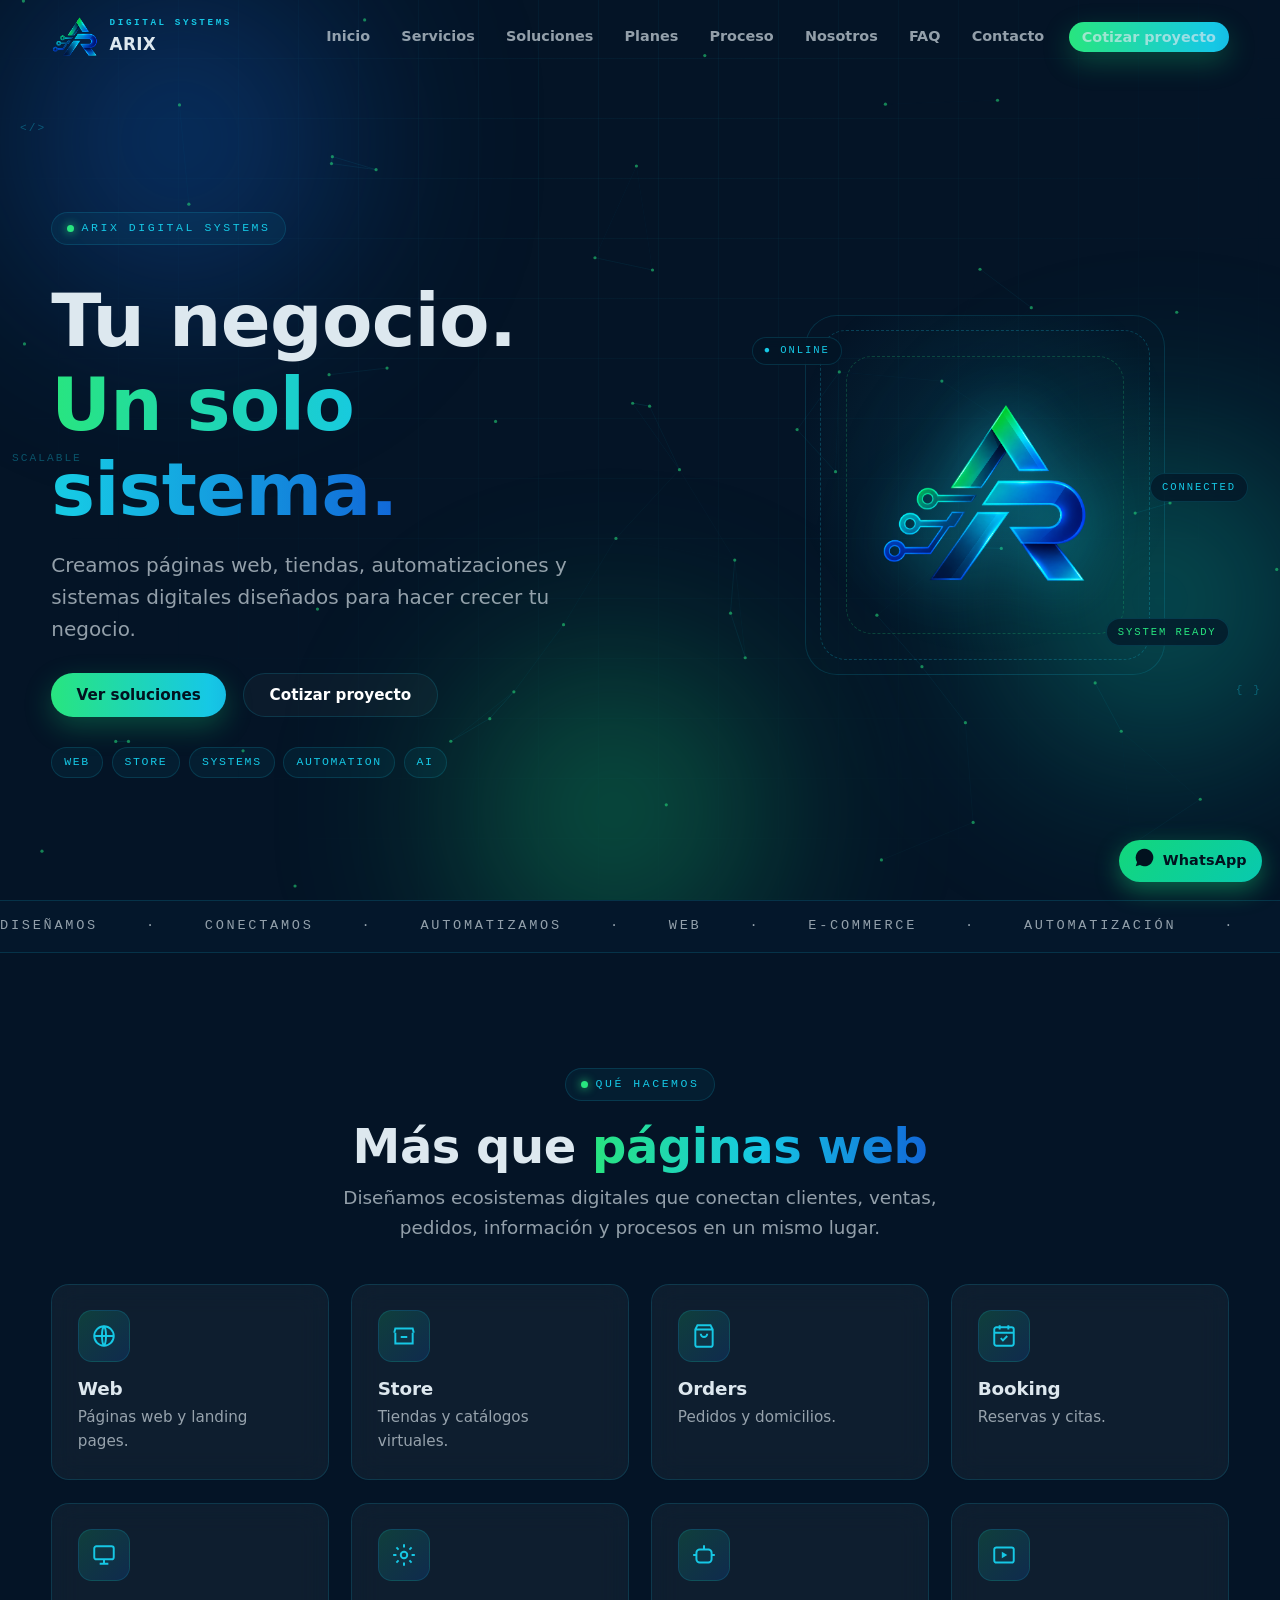
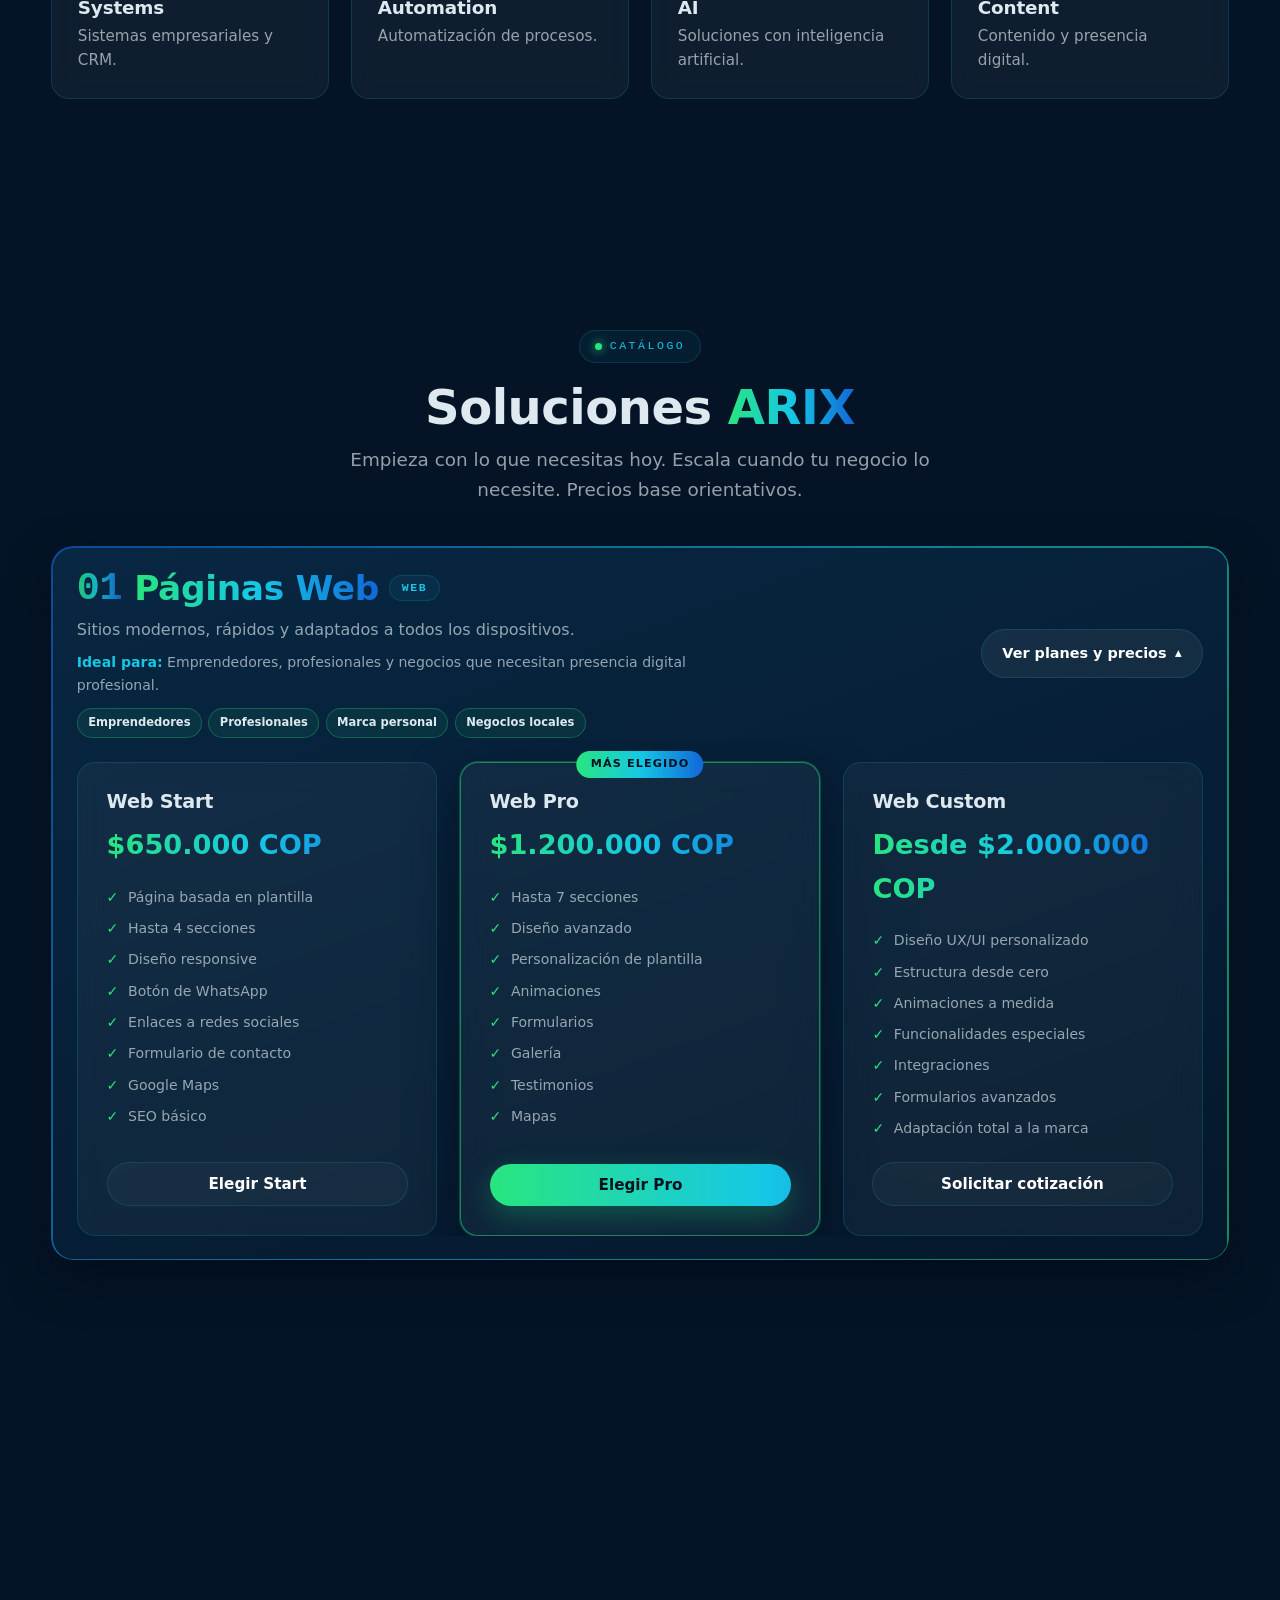
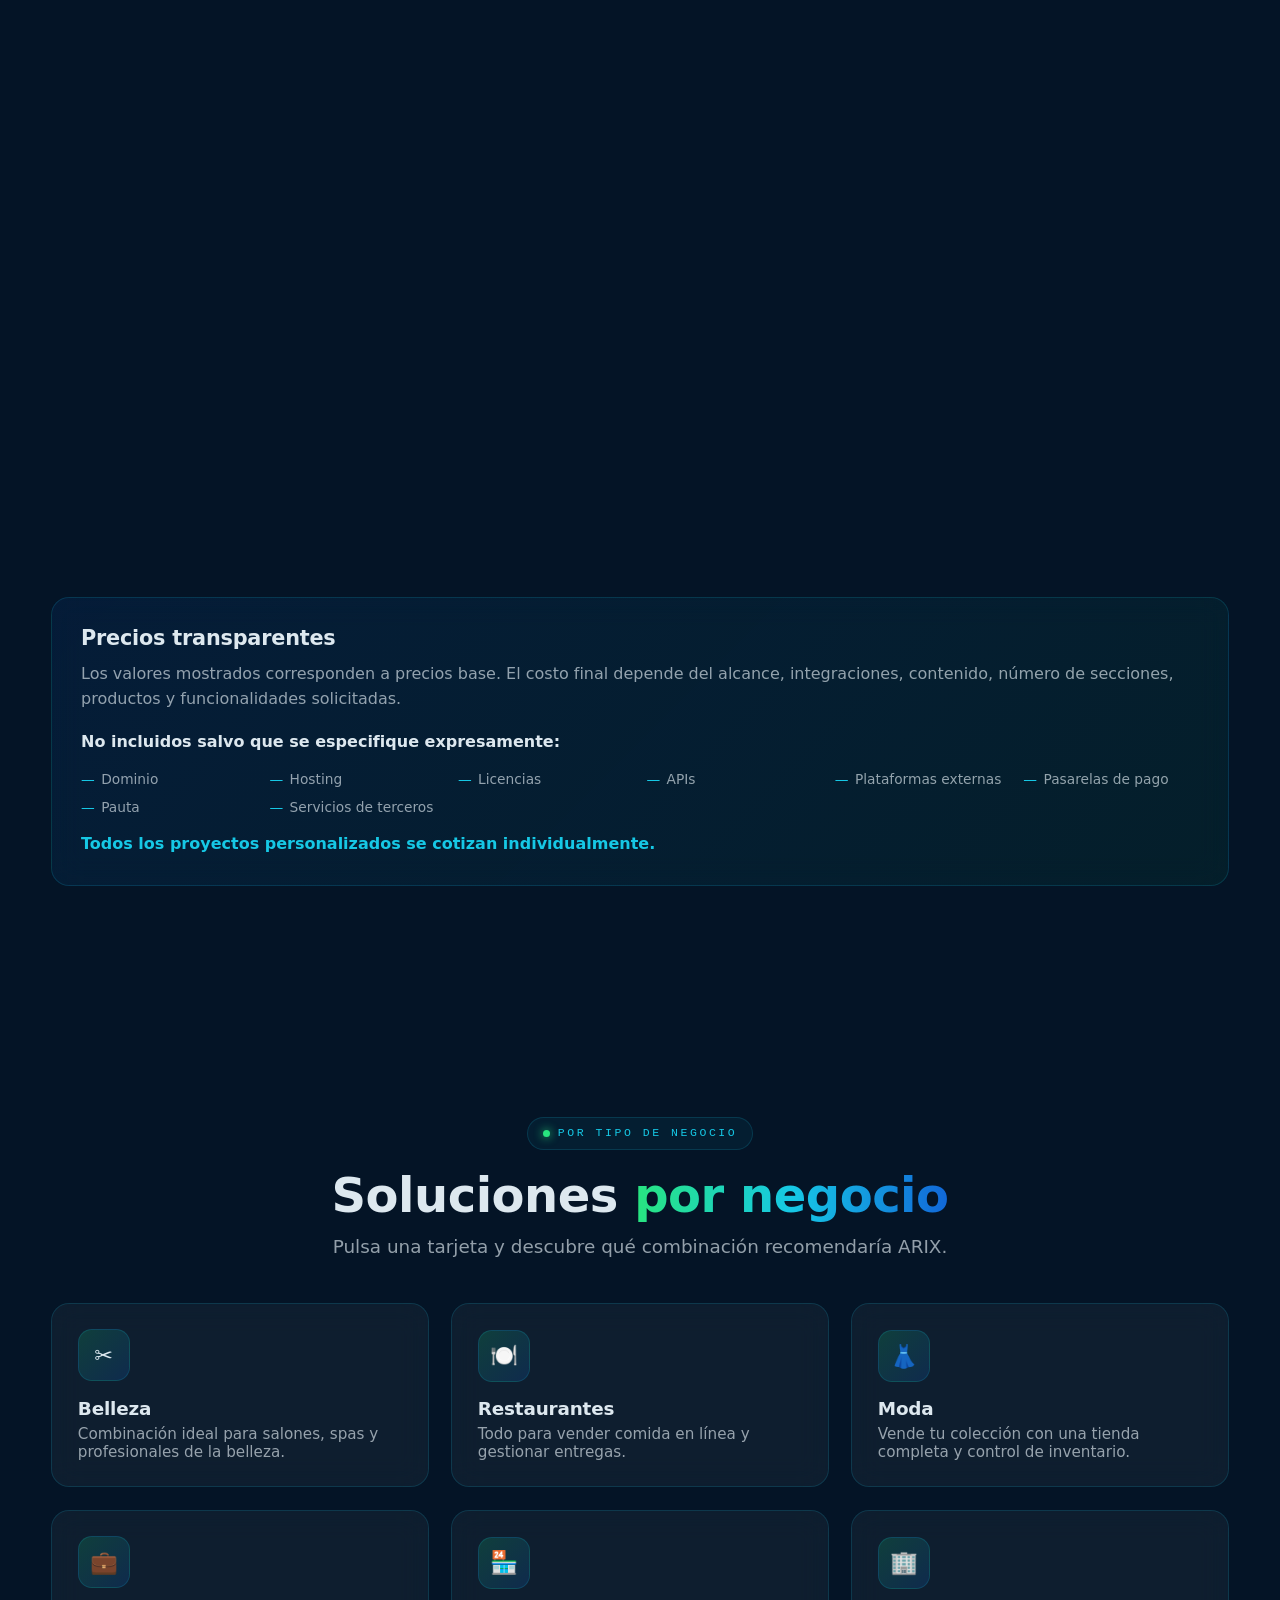
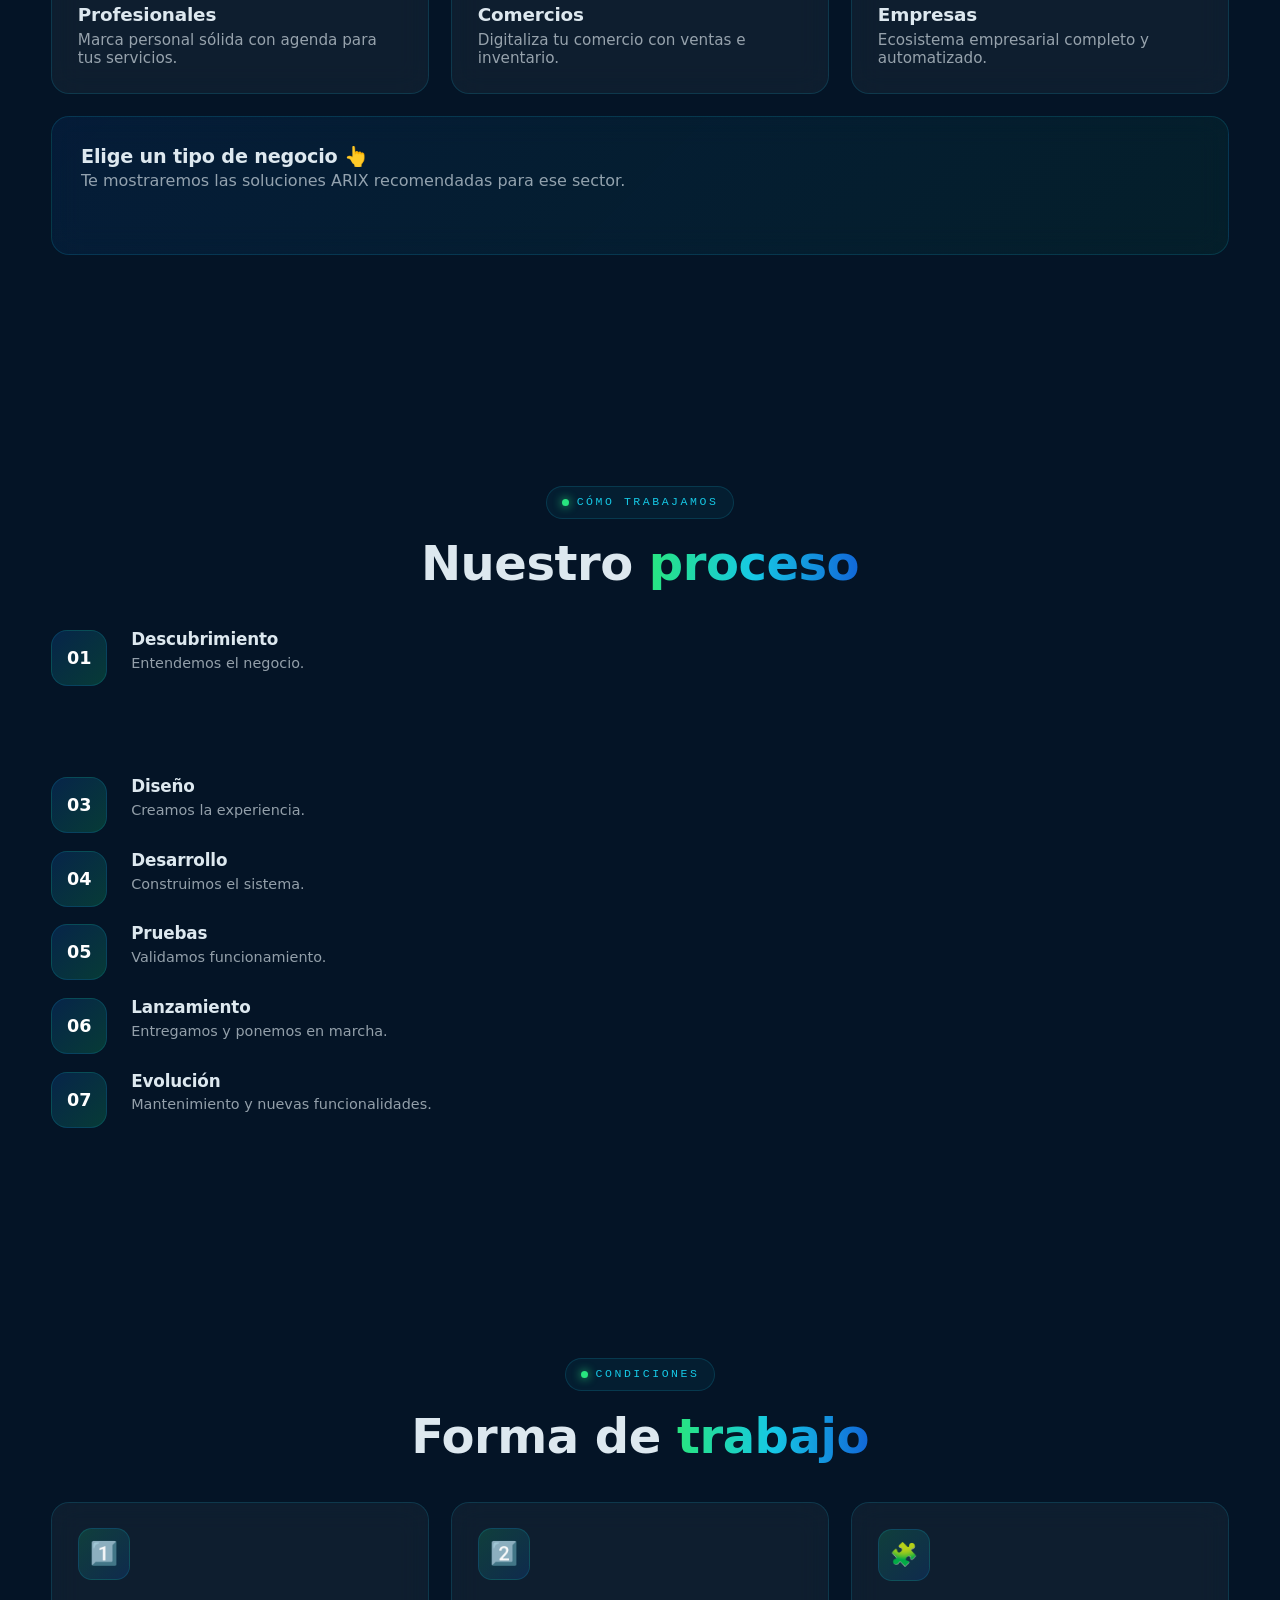
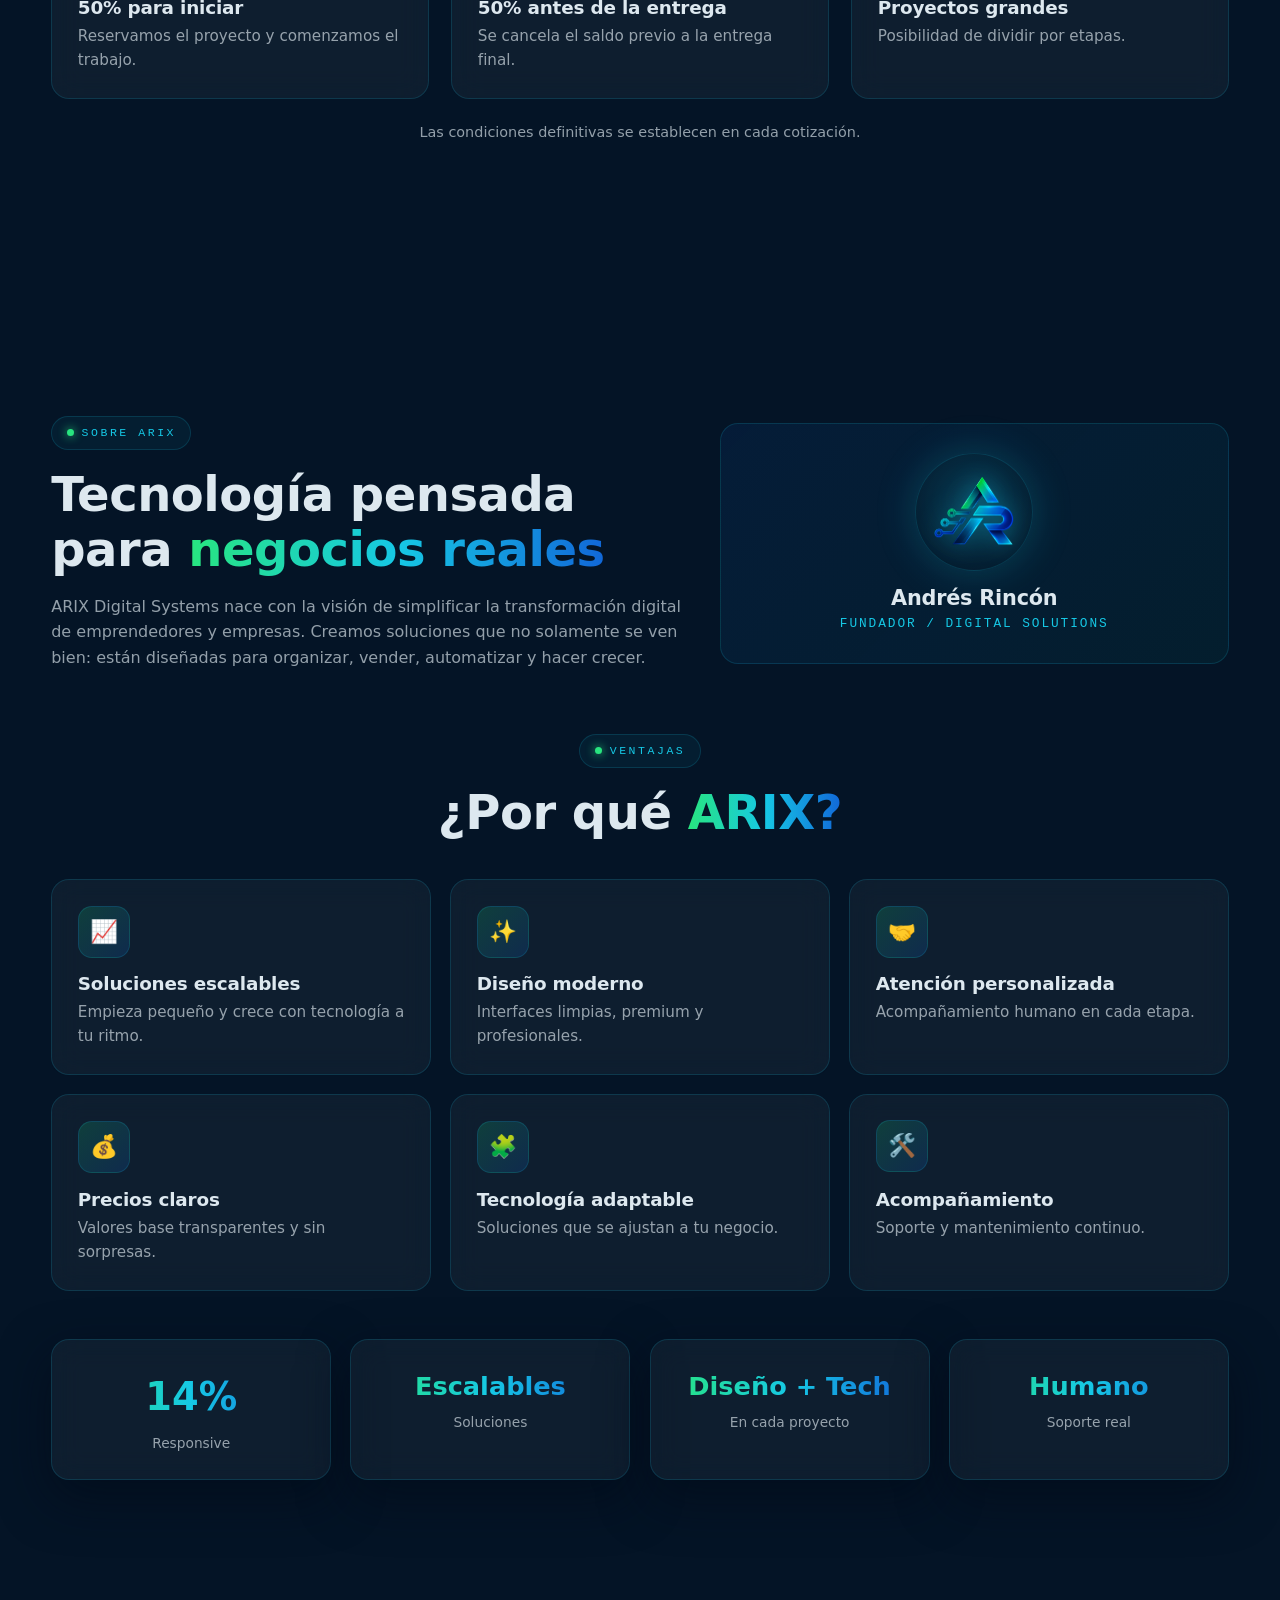
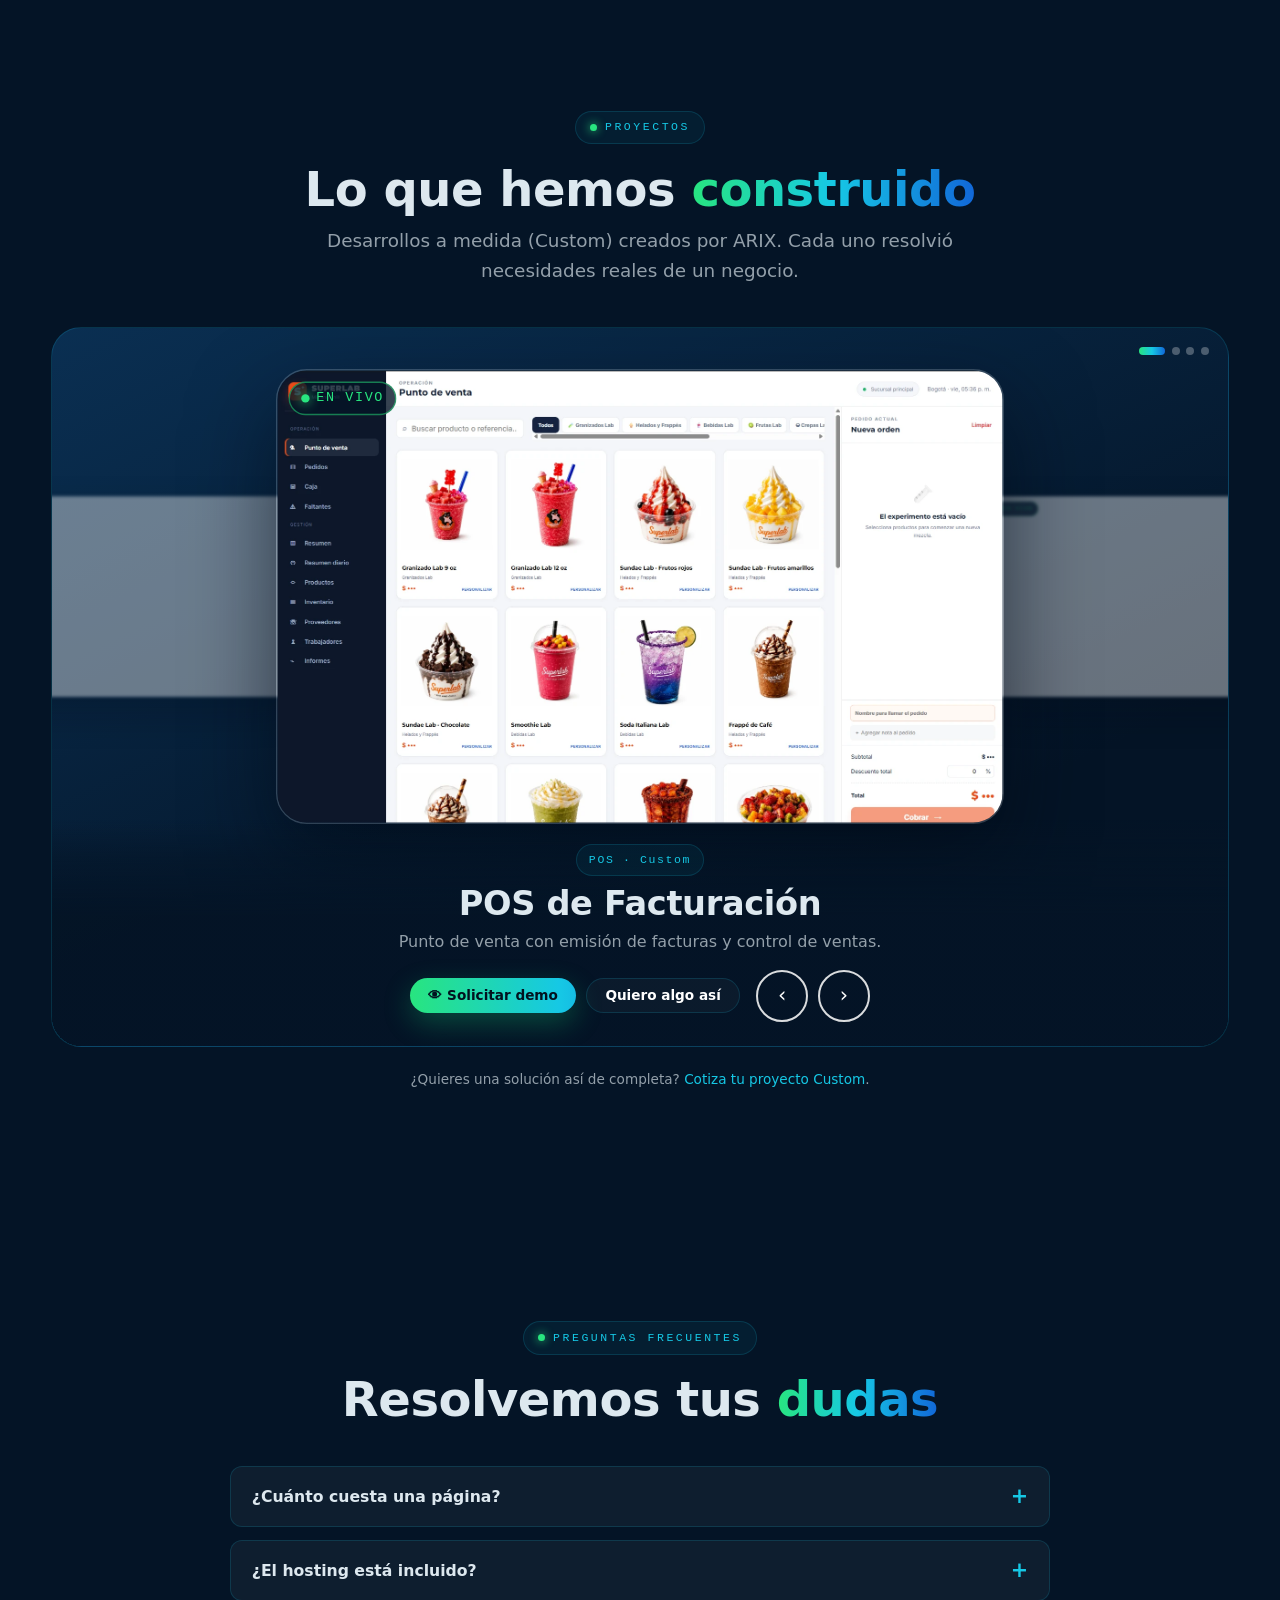
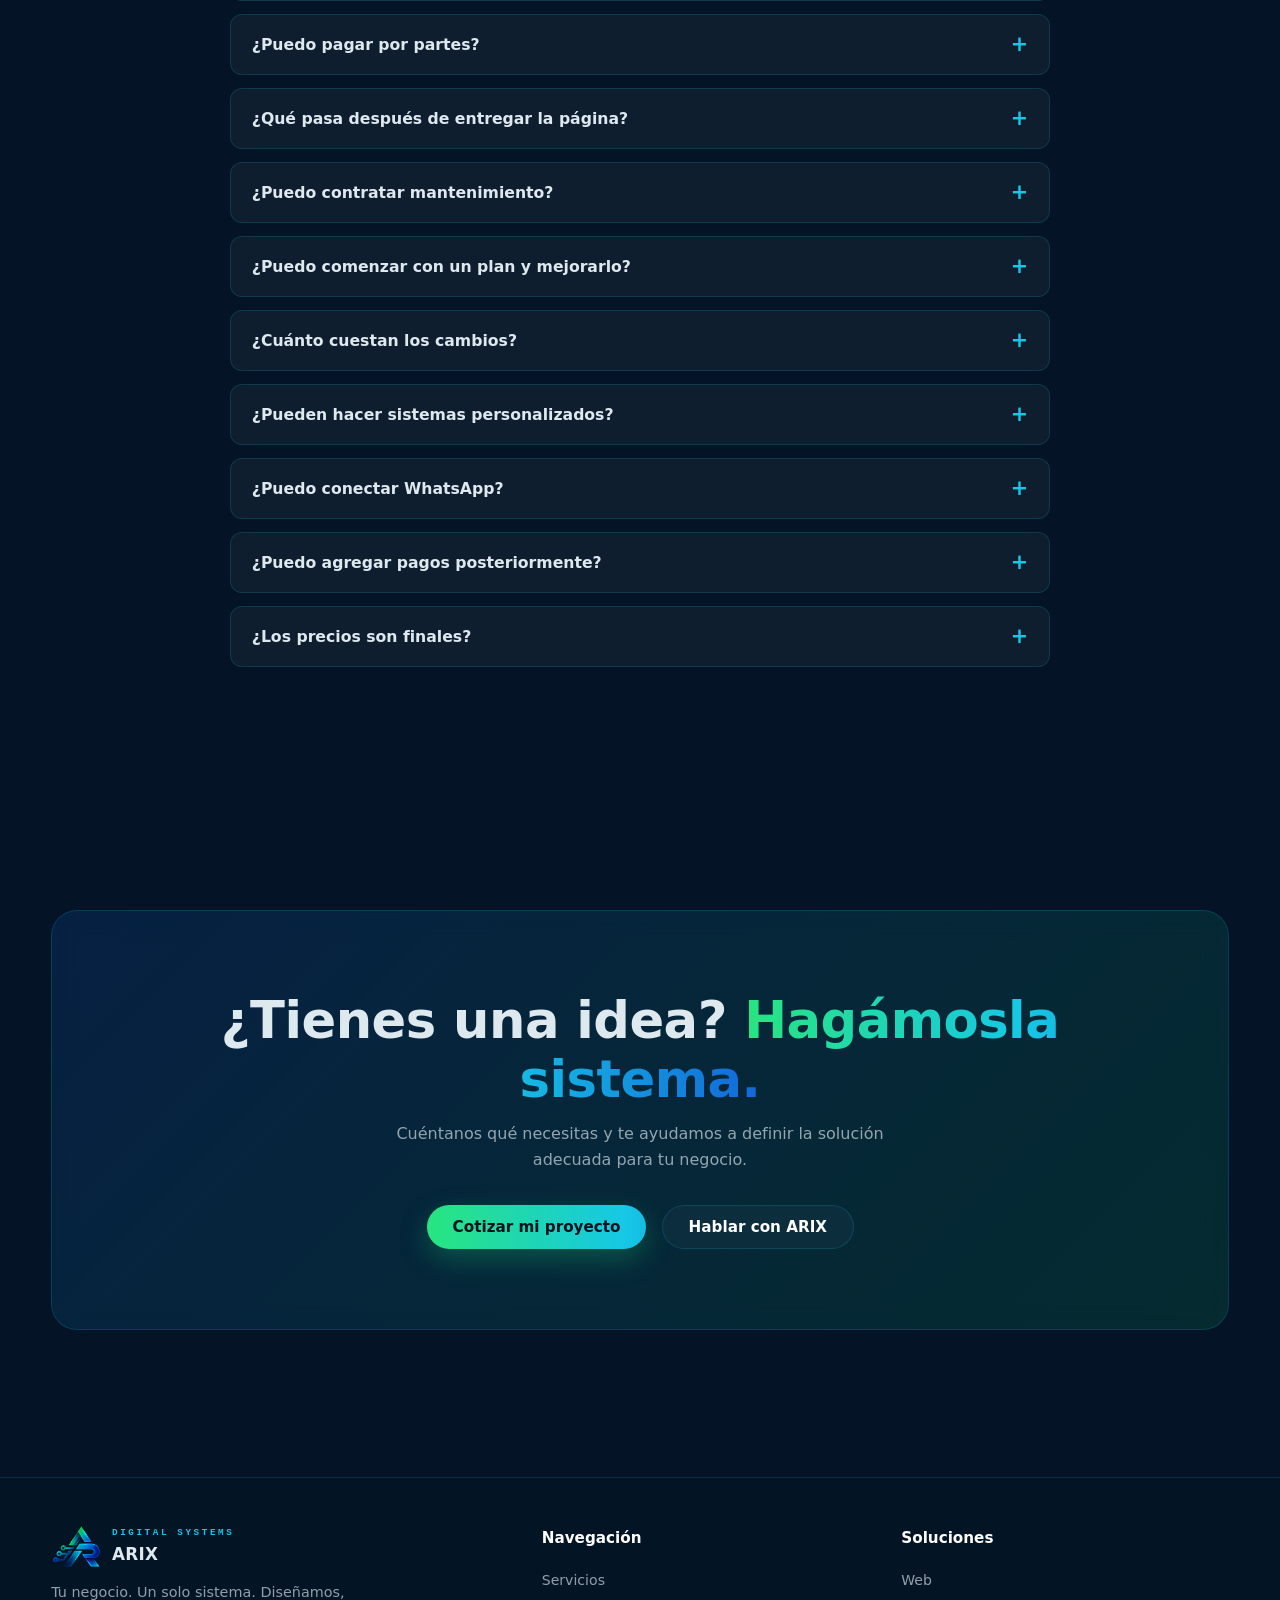
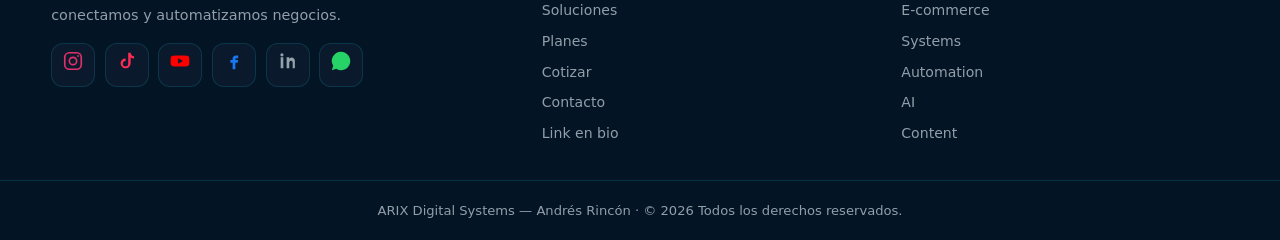
==== commit 5c153389: "Menu movil: centrar boton Cotizar proyecto Co-Authored-By: Claude Opus 4.8 <noreply@anthropic.com>" ====
--- a/index.html
+++ b/index.html
@@ -23,7 +23,7 @@
 <!-- Favicon (reemplaza por tu .ico/.png cuando quieras) -->
 <link rel="icon" href="assets/img/logo-arix.png" />
 
-<link rel="stylesheet" href="assets/css/styles.css?v=23" />
+<link rel="stylesheet" href="assets/css/styles.css?v=24" />
 </head>
 <body>
 
--- a/assets/css/styles.css
+++ b/assets/css/styles.css
@@ -831,7 +831,7 @@
   }
   .nav-links.open{ transform:none; opacity:1; visibility:visible; }
   .nav-links a{ font-size:1.15rem; padding:1rem; }
-  .nav-cta{ max-width:280px; margin:.6rem auto 0; }
+  .nav-cta{ max-width:280px; margin:.6rem auto 0; align-self:center; }
   .nav-links a{ padding:.9rem 1rem; font-size:1rem; }
   .nav-cta{ margin:.6rem 0 0; }
 }
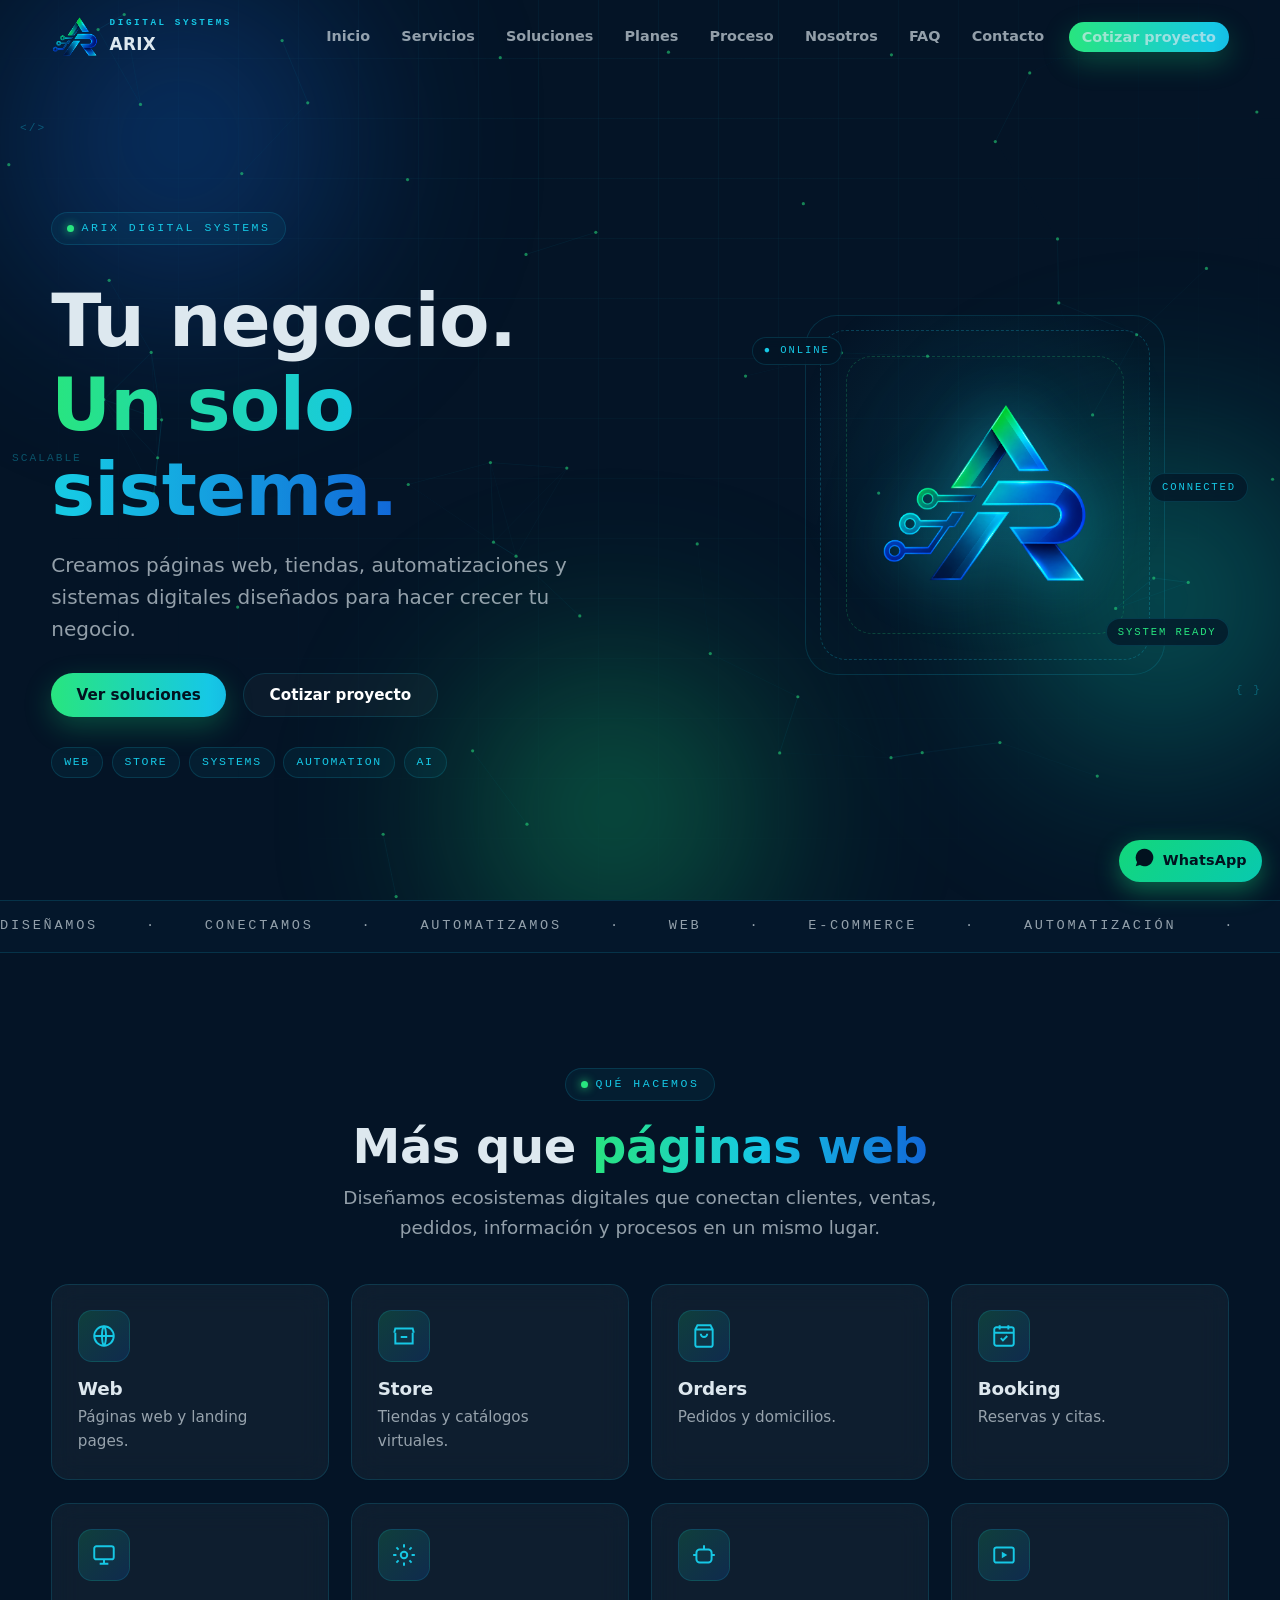
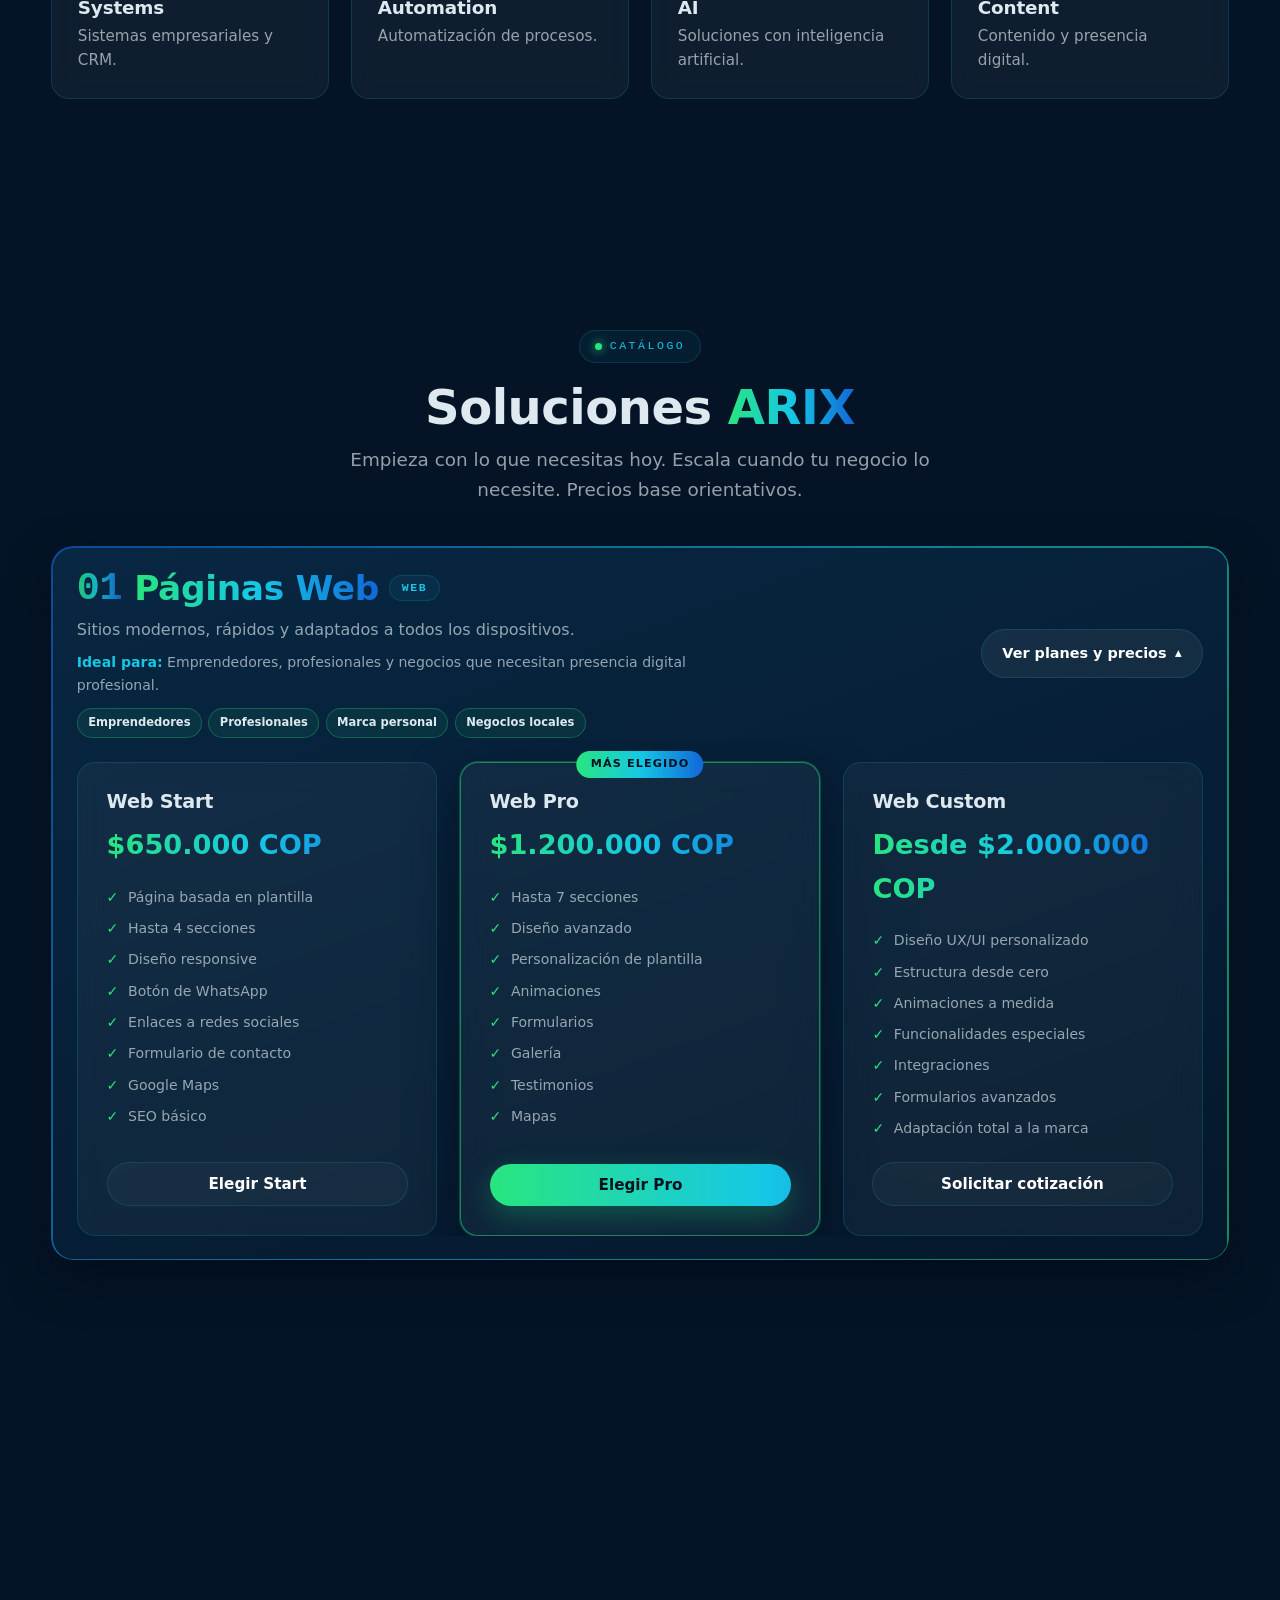
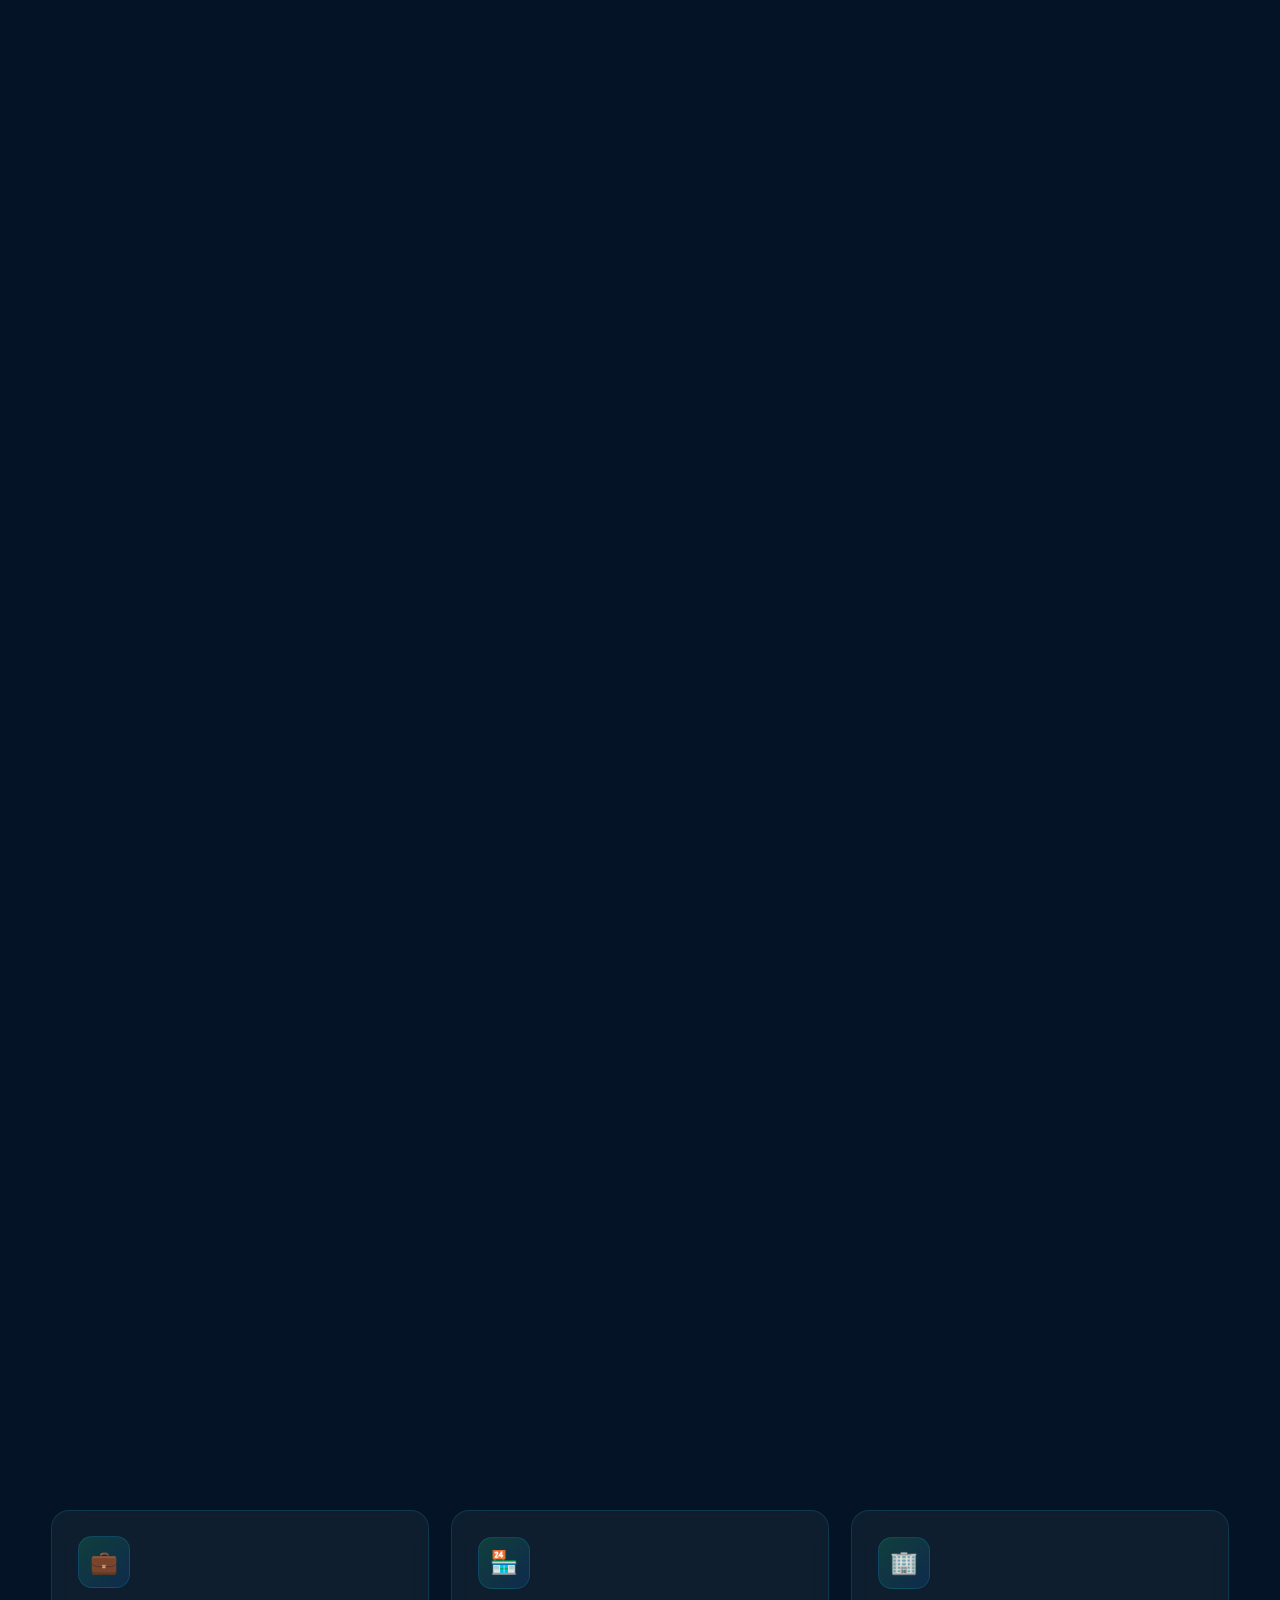
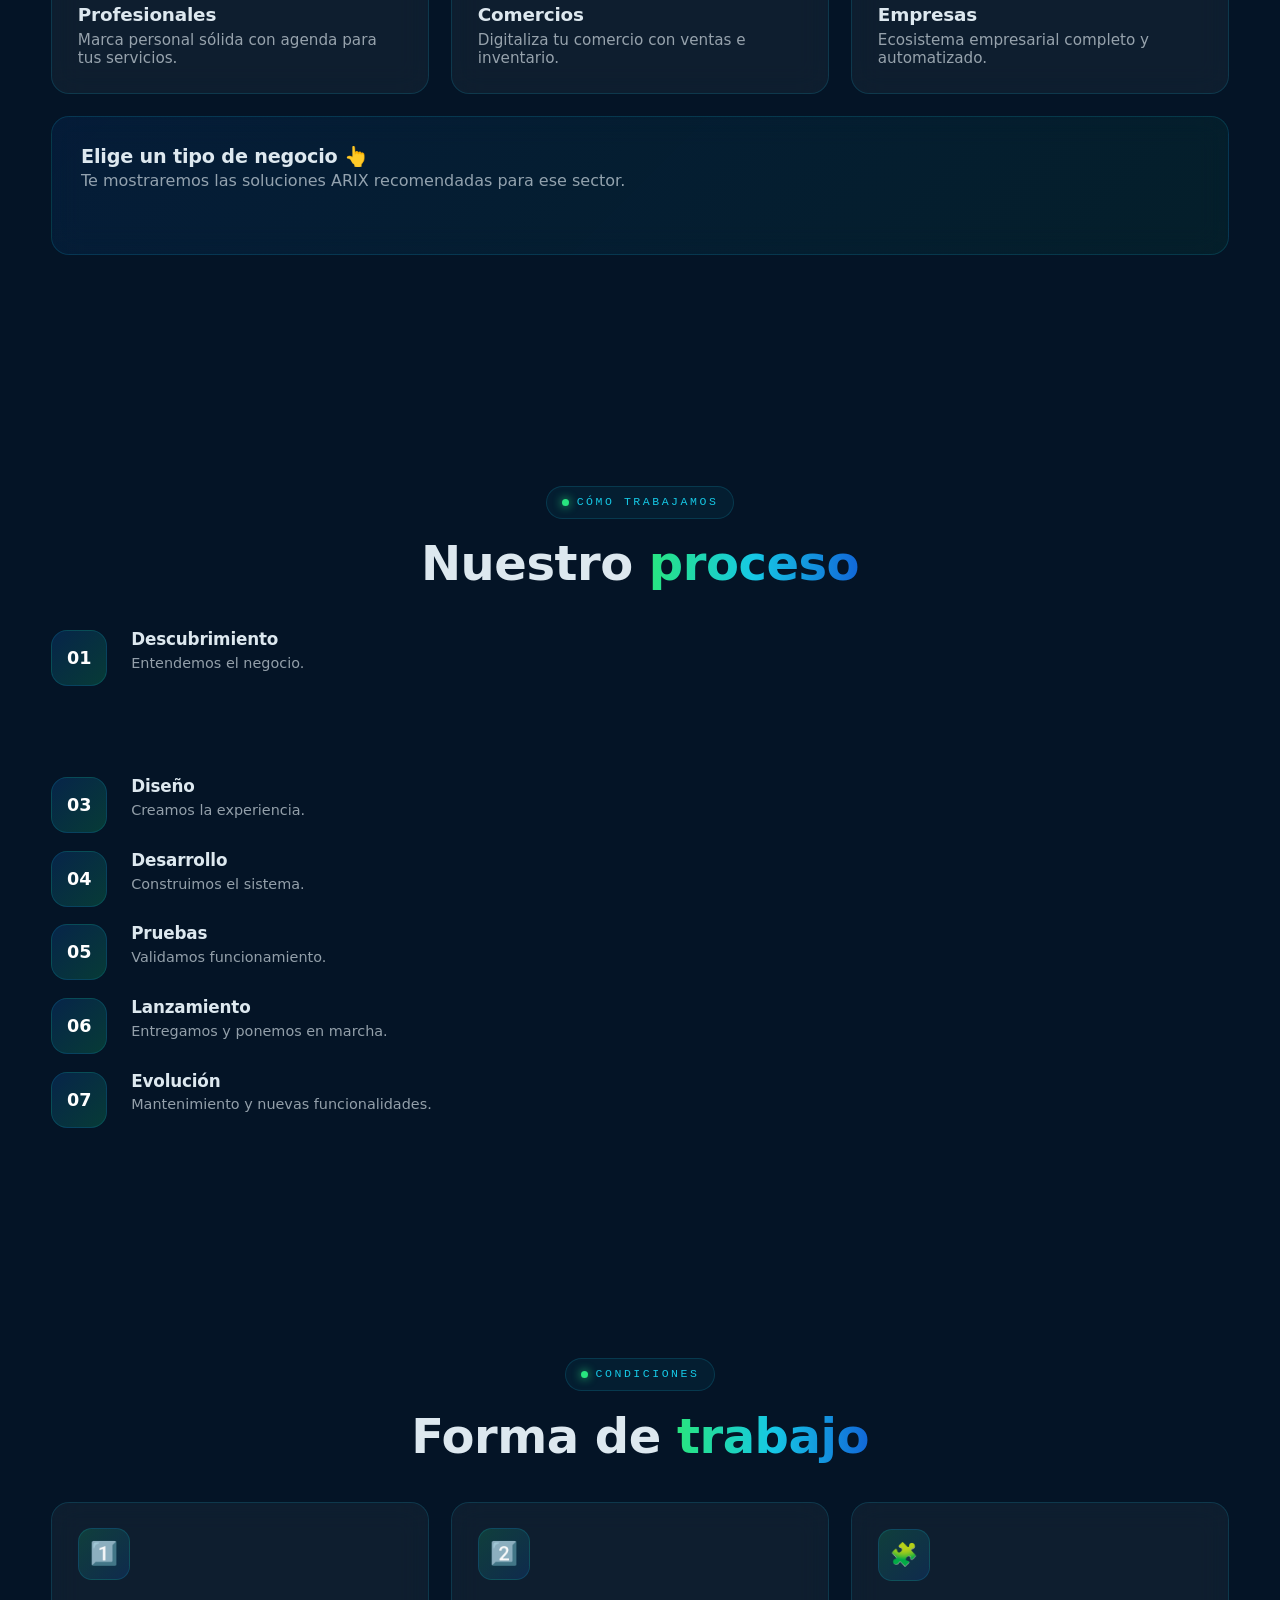
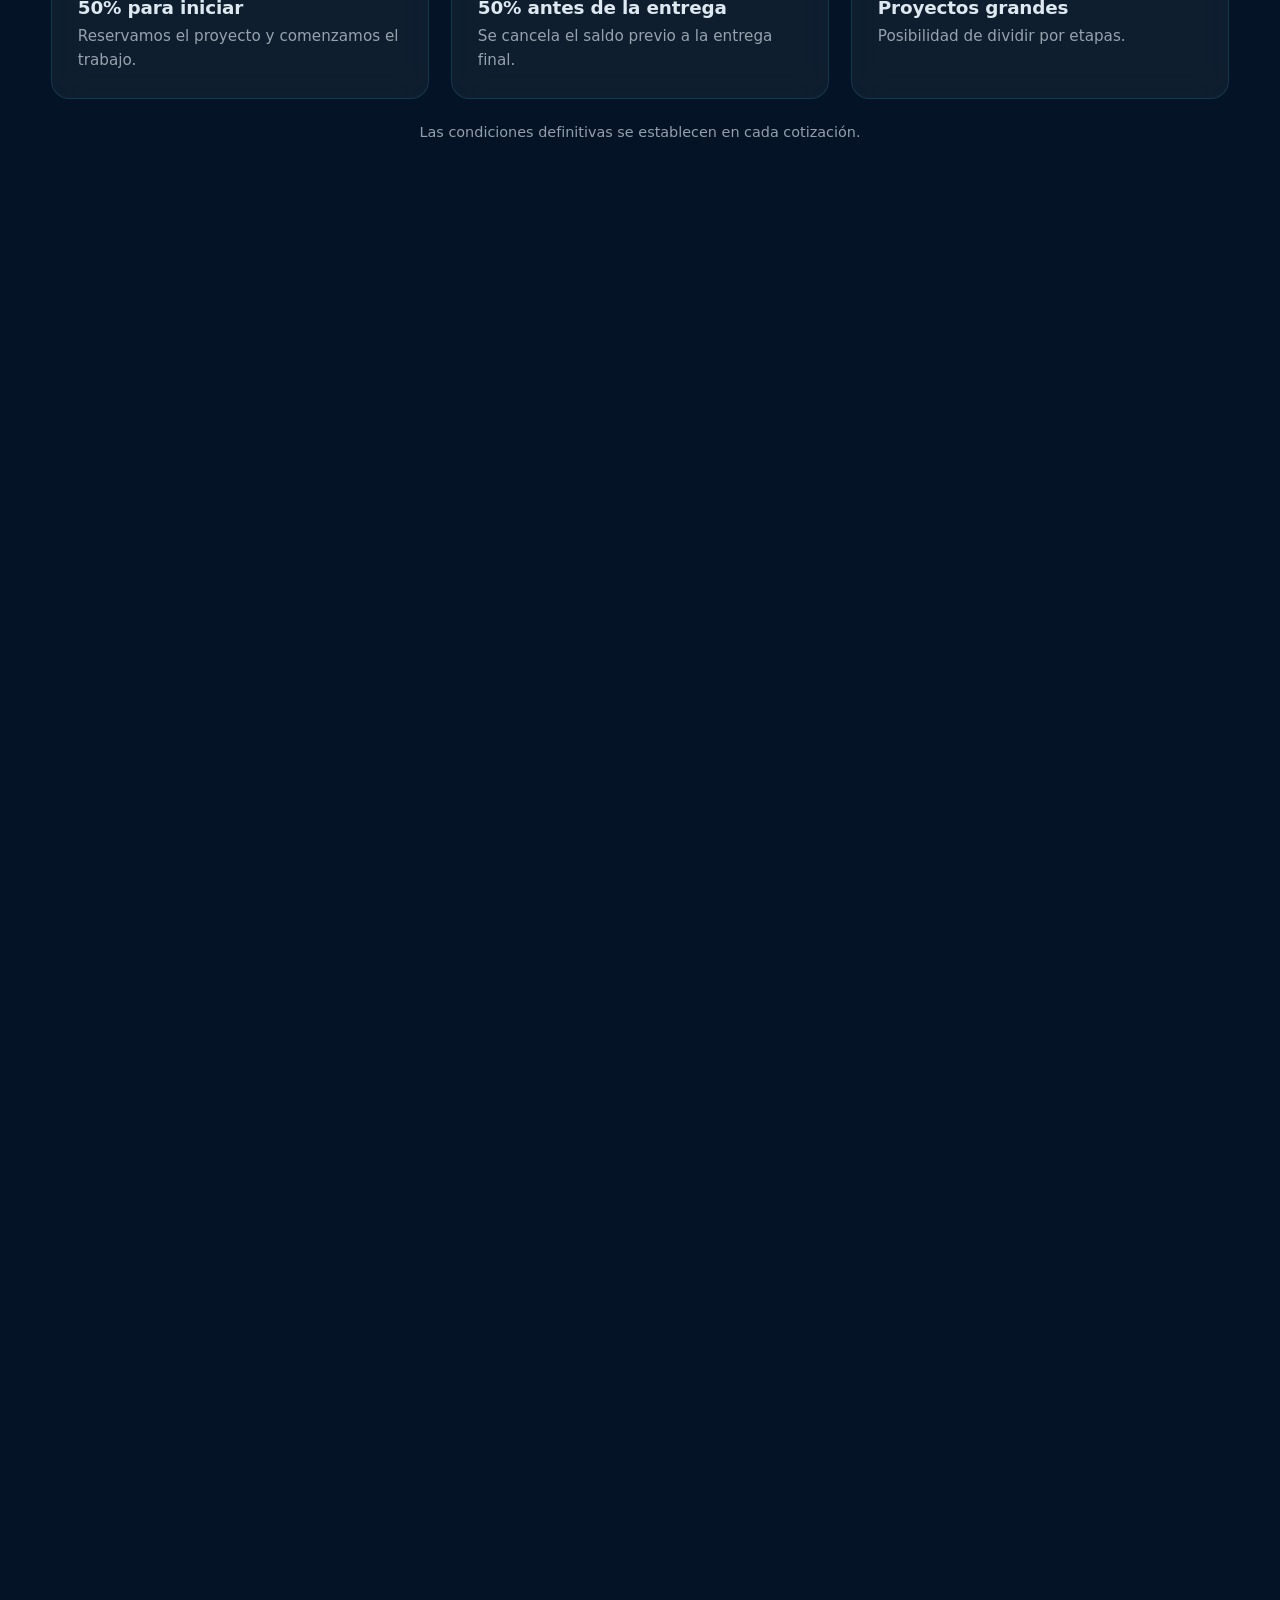
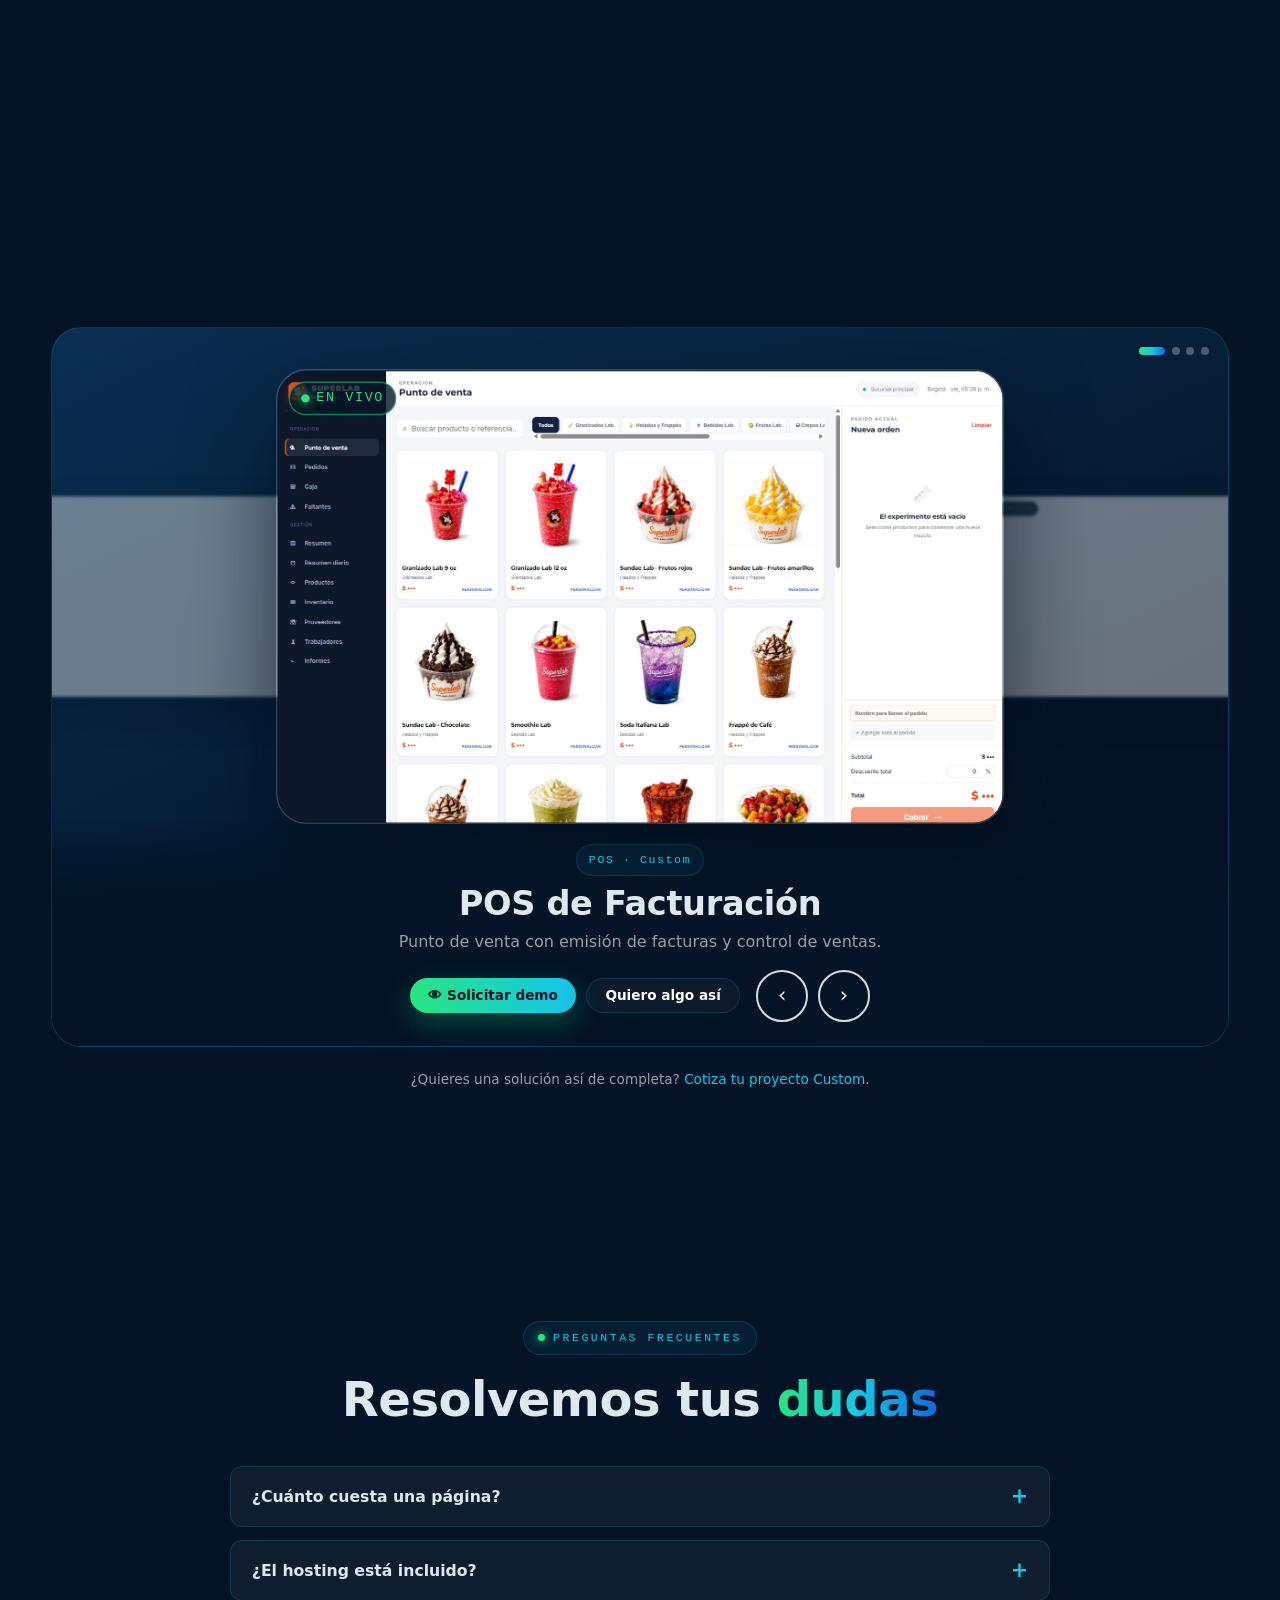
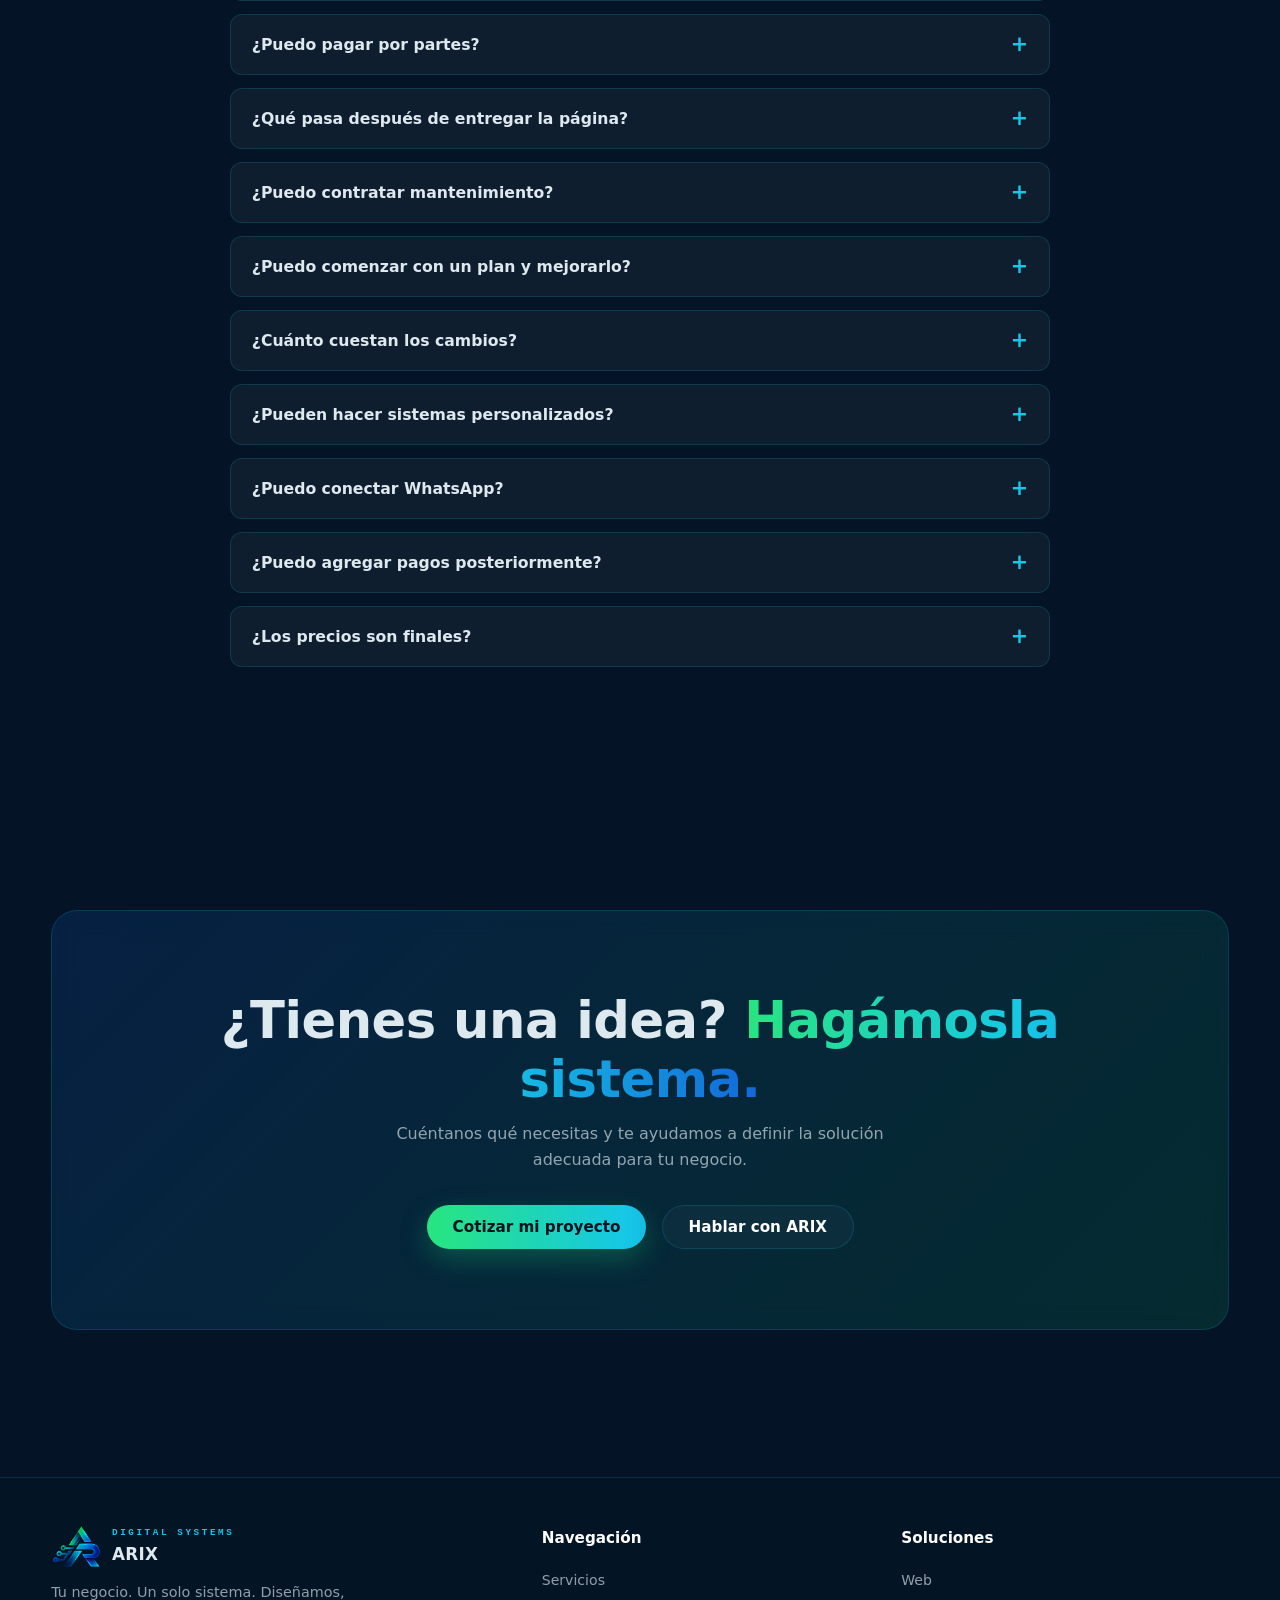
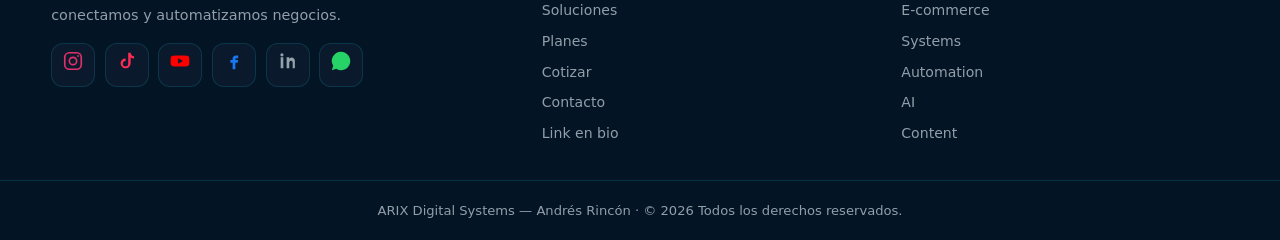
==== commit bc8887a8: "Menu movil: burbuja lateral translucida verde clarito; corrige descoloque al hacer scroll Co-Authore" ====
--- a/index.html
+++ b/index.html
@@ -23,7 +23,7 @@
 <!-- Favicon (reemplaza por tu .ico/.png cuando quieras) -->
 <link rel="icon" href="assets/img/logo-arix.png" />
 
-<link rel="stylesheet" href="assets/css/styles.css?v=24" />
+<link rel="stylesheet" href="assets/css/styles.css?v=25" />
 </head>
 <body>
 
--- a/assets/css/styles.css
+++ b/assets/css/styles.css
@@ -821,17 +821,21 @@
   .contact-grid{ grid-template-columns:1fr; }
   .footer-grid{ grid-template-columns:1fr 1fr; }
   .hamburger{ display:block; }
+  /* Quita el backdrop-filter de la barra en móvil: evita que el menú fijo
+     se descoloque al hacer scroll (un ancestro con filtro rompe position:fixed). */
+  .nav.scrolled{ backdrop-filter:none; -webkit-backdrop-filter:none; background:rgba(4,20,38,.9); }
+
+  /* Menú tipo "burbuja" lateral, translúcido (se ve lo de atrás), tinte verde muy suave */
   .nav-links{
-    position:fixed; inset:0; width:100%; flex-direction:column; align-items:stretch; justify-content:center;
-    background:rgba(4,20,38,.88); backdrop-filter:blur(22px) saturate(1.1); -webkit-backdrop-filter:blur(22px) saturate(1.1);
-    padding:5rem 1.6rem 2rem; gap:.4rem; text-align:center;
-    transform:translateY(-8%); opacity:0; visibility:hidden;
-    transition:transform .4s var(--ease), opacity .35s var(--ease), visibility .35s;
-    border:none;
+    position:fixed; inset:0 0 0 auto; width:min(270px,78%); flex-direction:column; align-items:stretch;
+    background:rgba(40,229,127,.06); backdrop-filter:blur(20px) saturate(1.2); -webkit-backdrop-filter:blur(20px) saturate(1.2);
+    border-left:1px solid rgba(40,229,127,.28); box-shadow:-24px 0 60px rgba(0,0,0,.4);
+    padding:5.5rem 1.2rem 2rem; gap:.35rem; text-align:left;
+    transform:translateX(110%); transition:transform .4s var(--ease);
   }
-  .nav-links.open{ transform:none; opacity:1; visibility:visible; }
-  .nav-links a{ font-size:1.15rem; padding:1rem; }
-  .nav-cta{ max-width:280px; margin:.6rem auto 0; align-self:center; }
+  .nav-links.open{ transform:none; }
+  .nav-links a{ font-size:1.02rem; padding:.85rem 1rem; }
+  .nav-cta{ margin-top:.6rem; }
   .nav-links a{ padding:.9rem 1rem; font-size:1rem; }
   .nav-cta{ margin:.6rem 0 0; }
 }
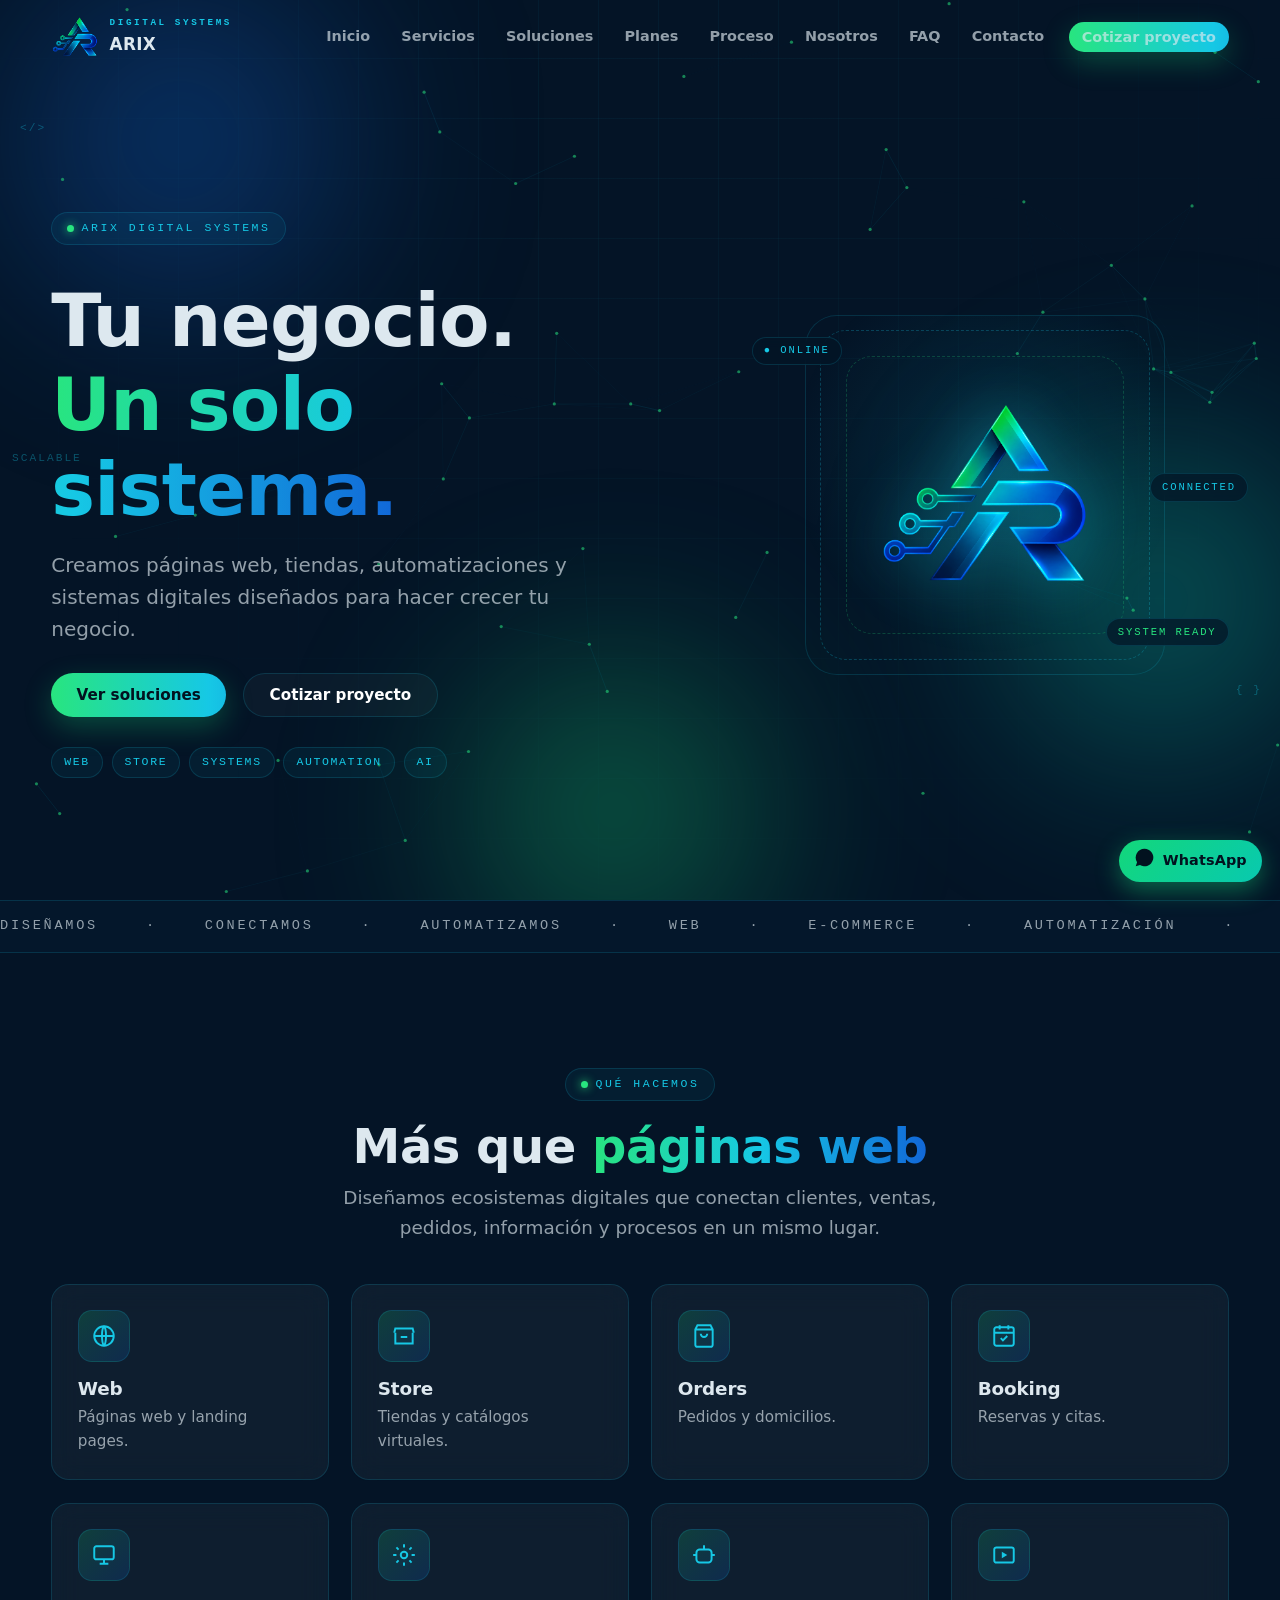
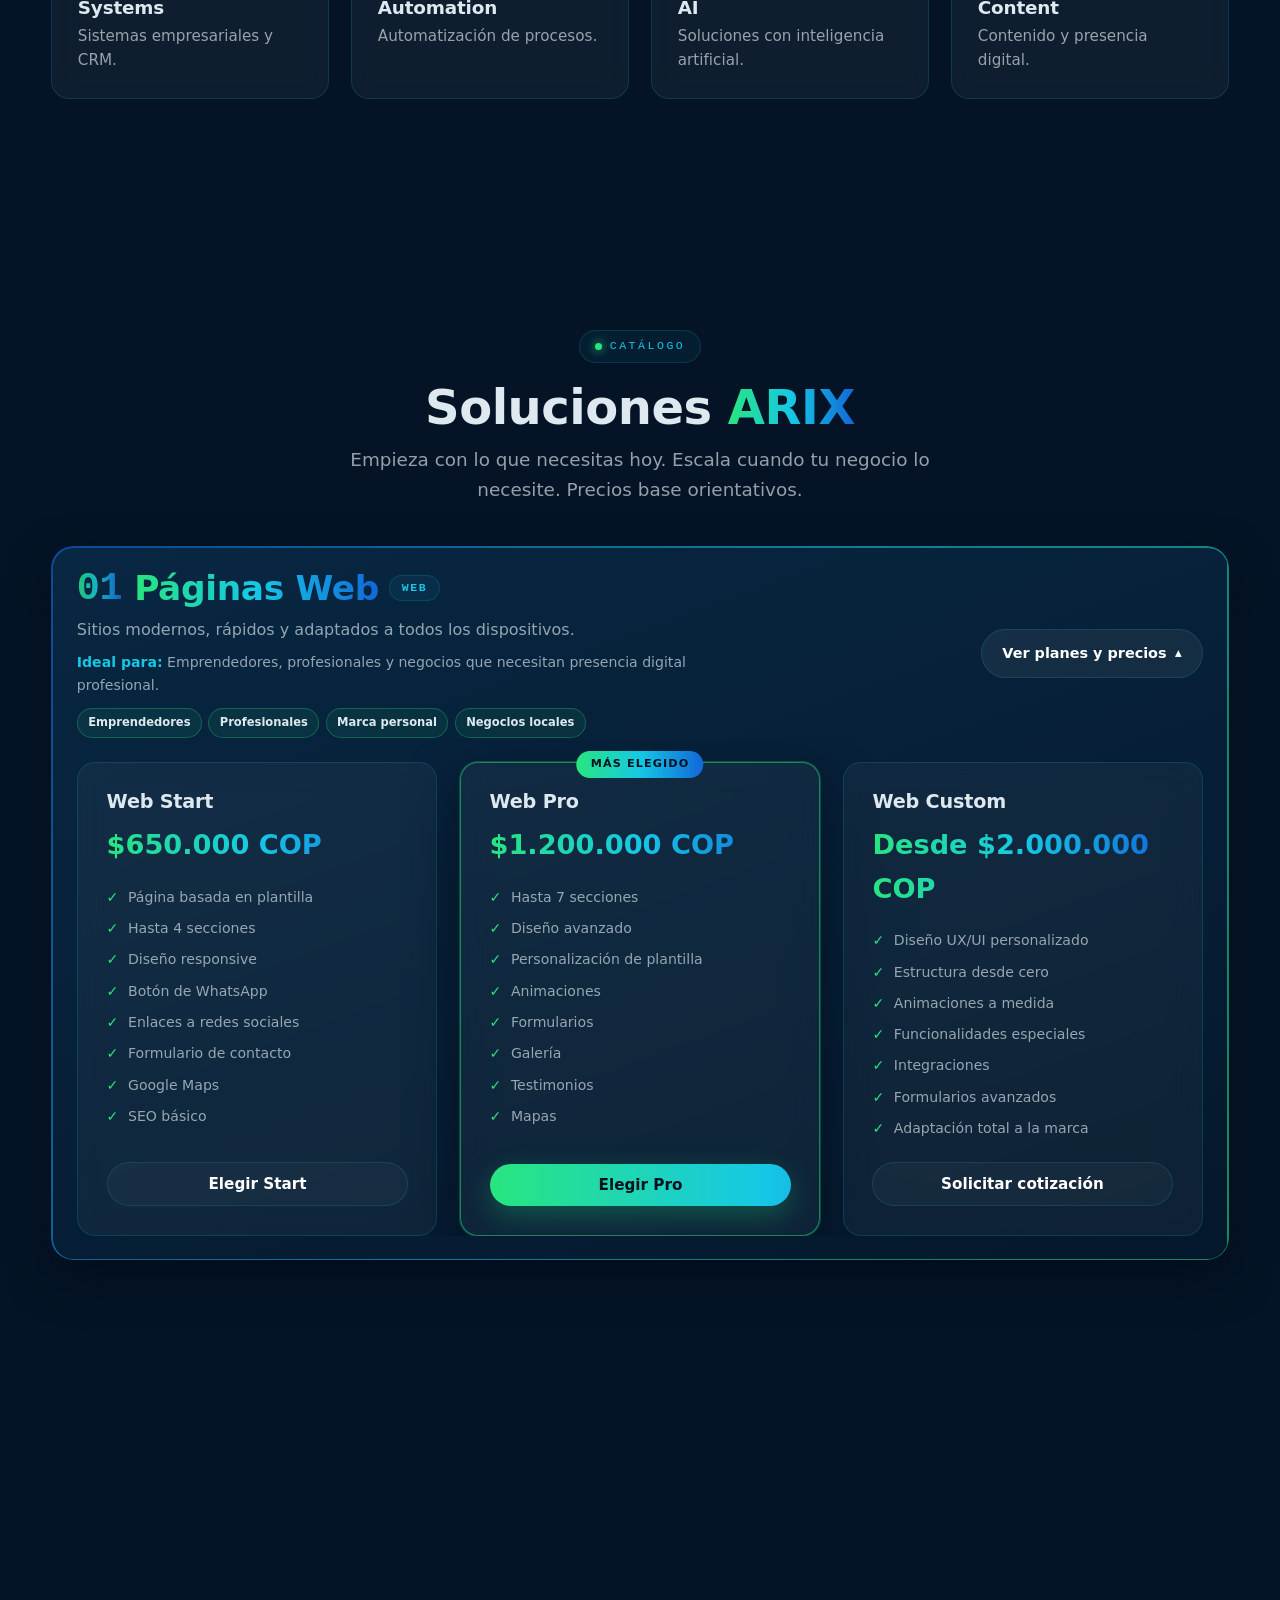
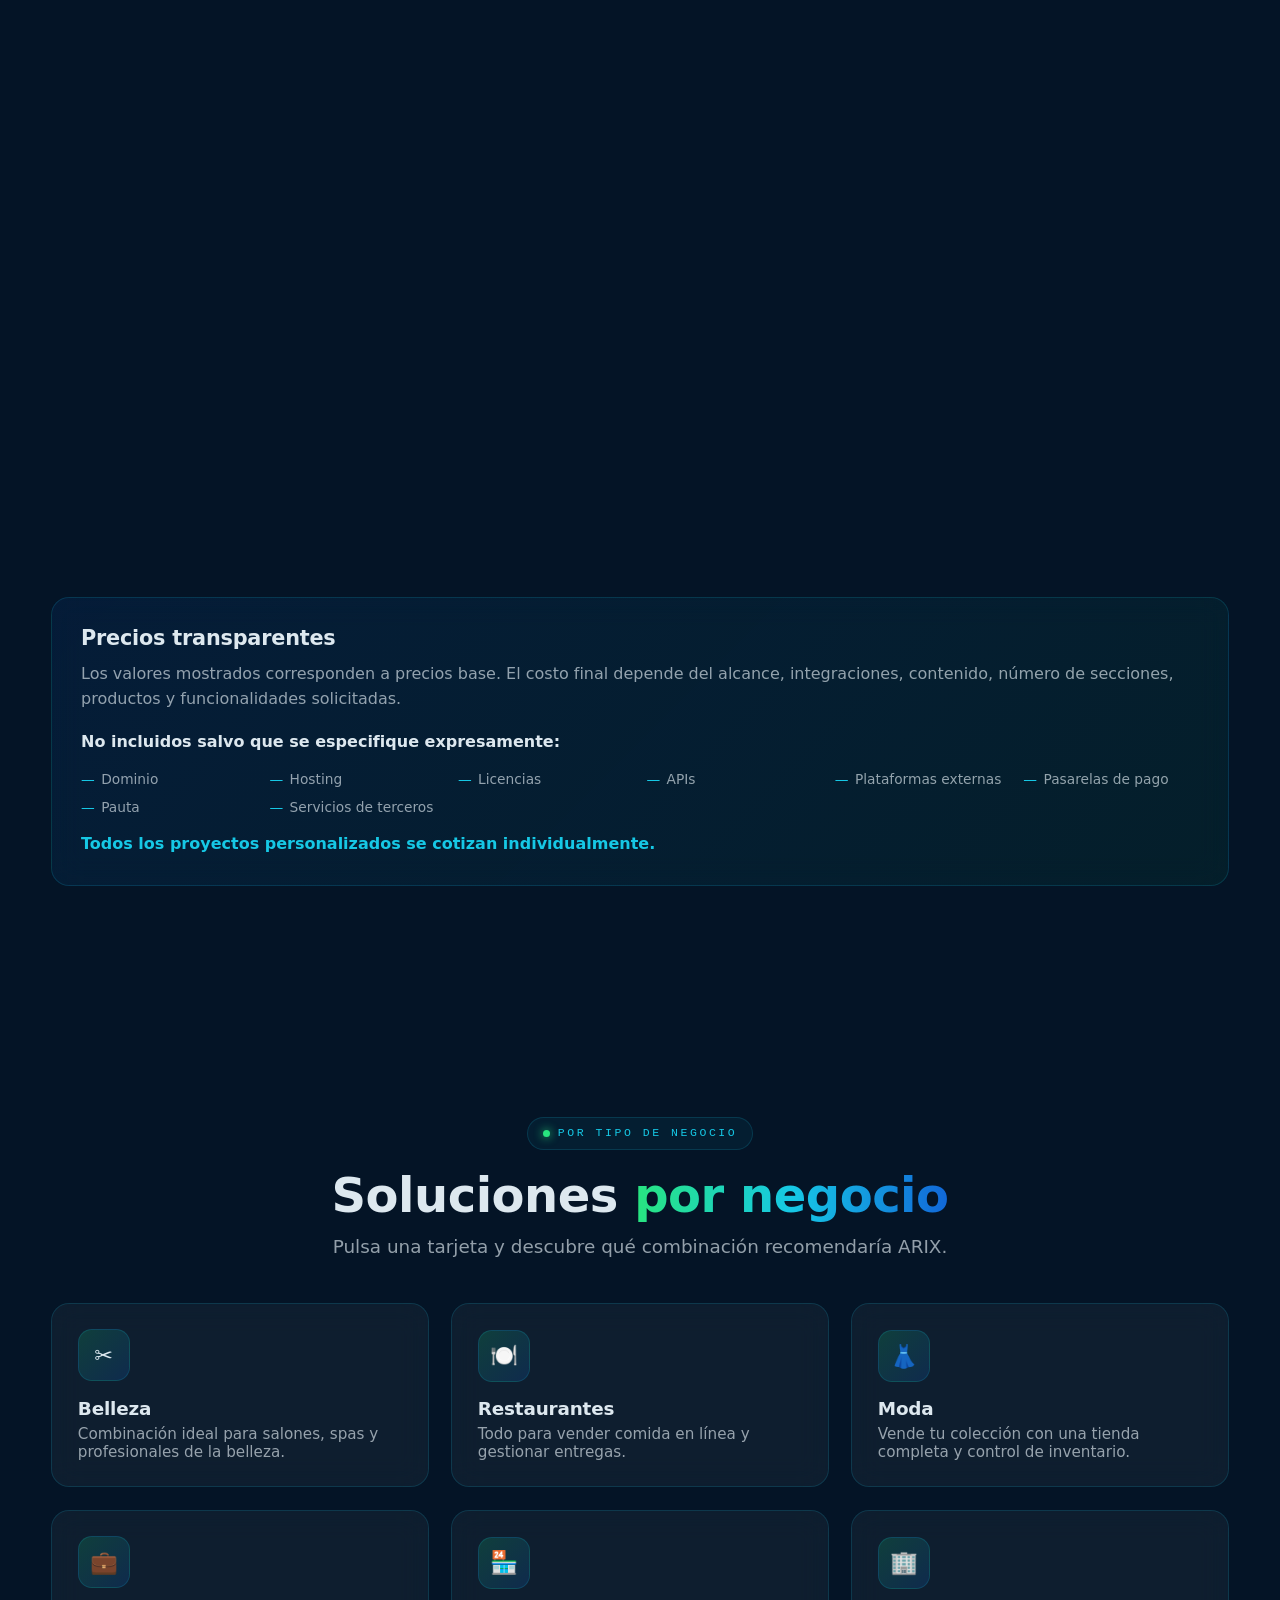
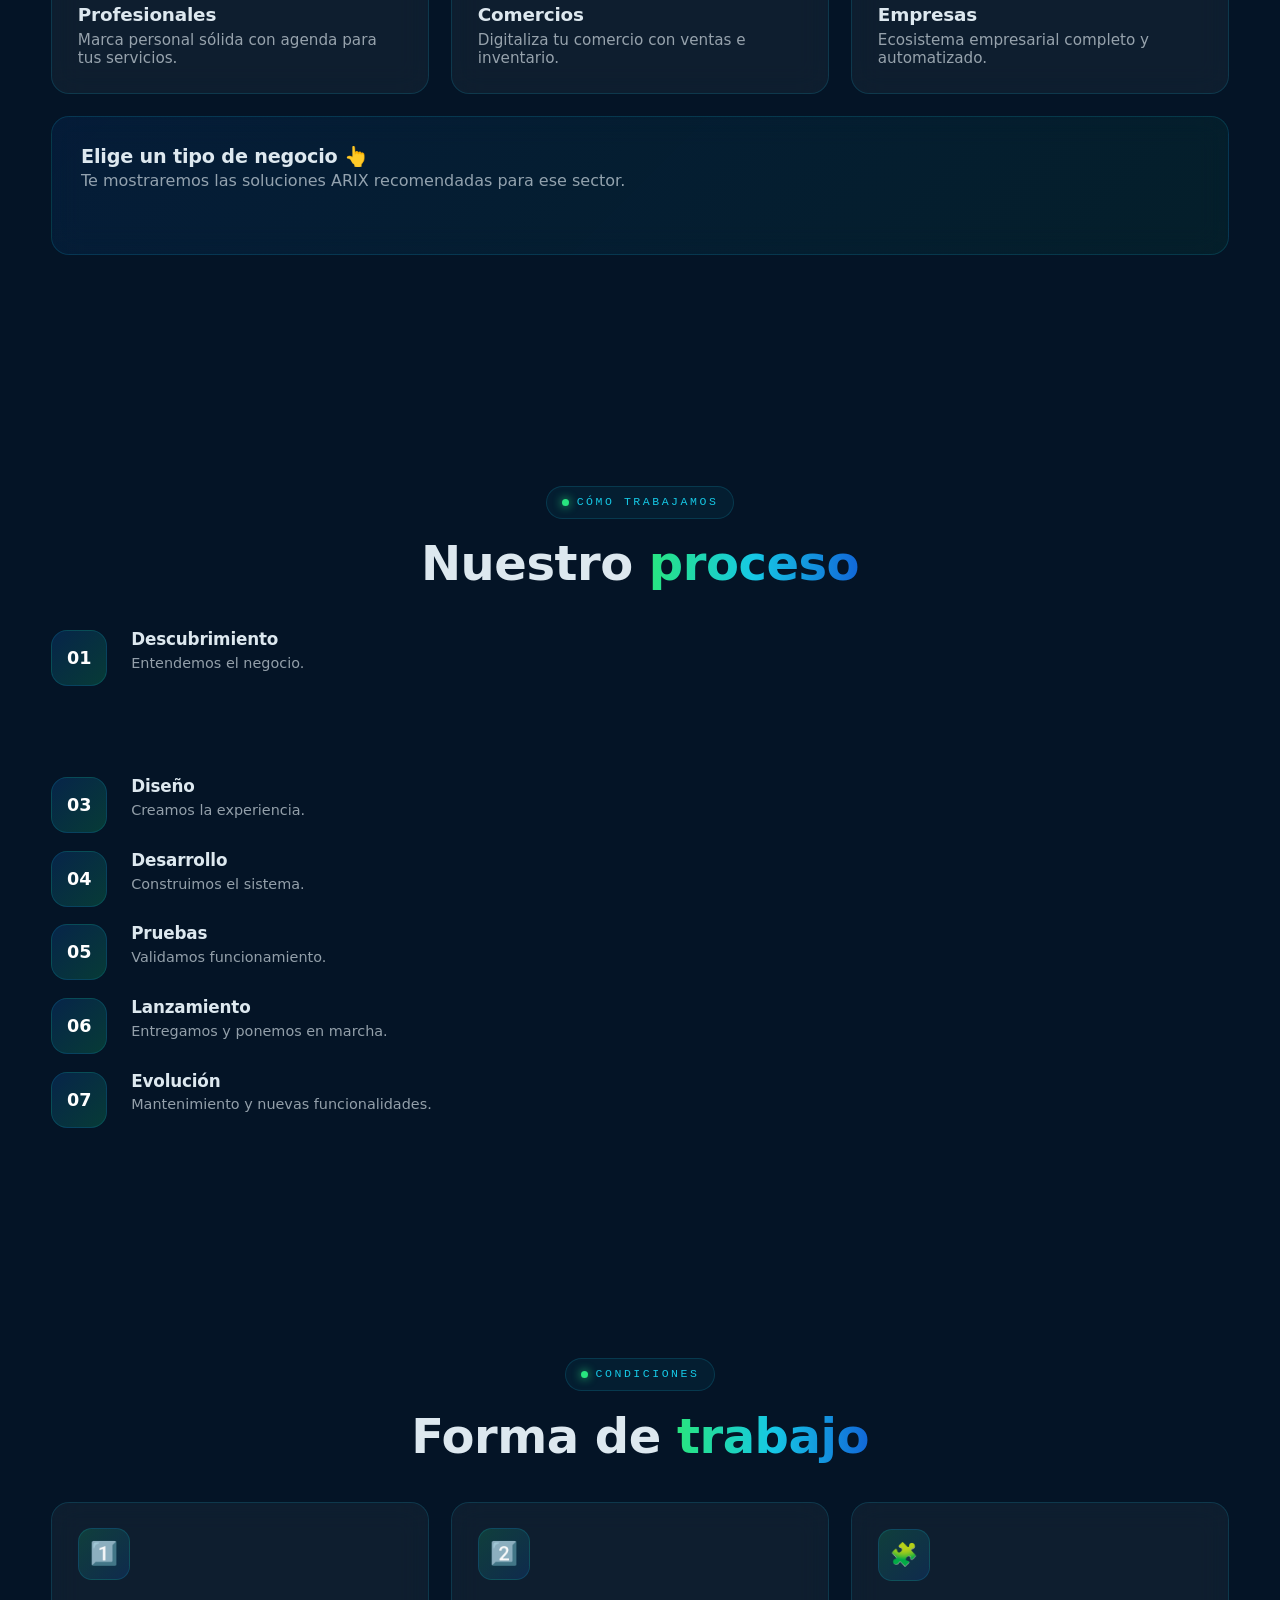
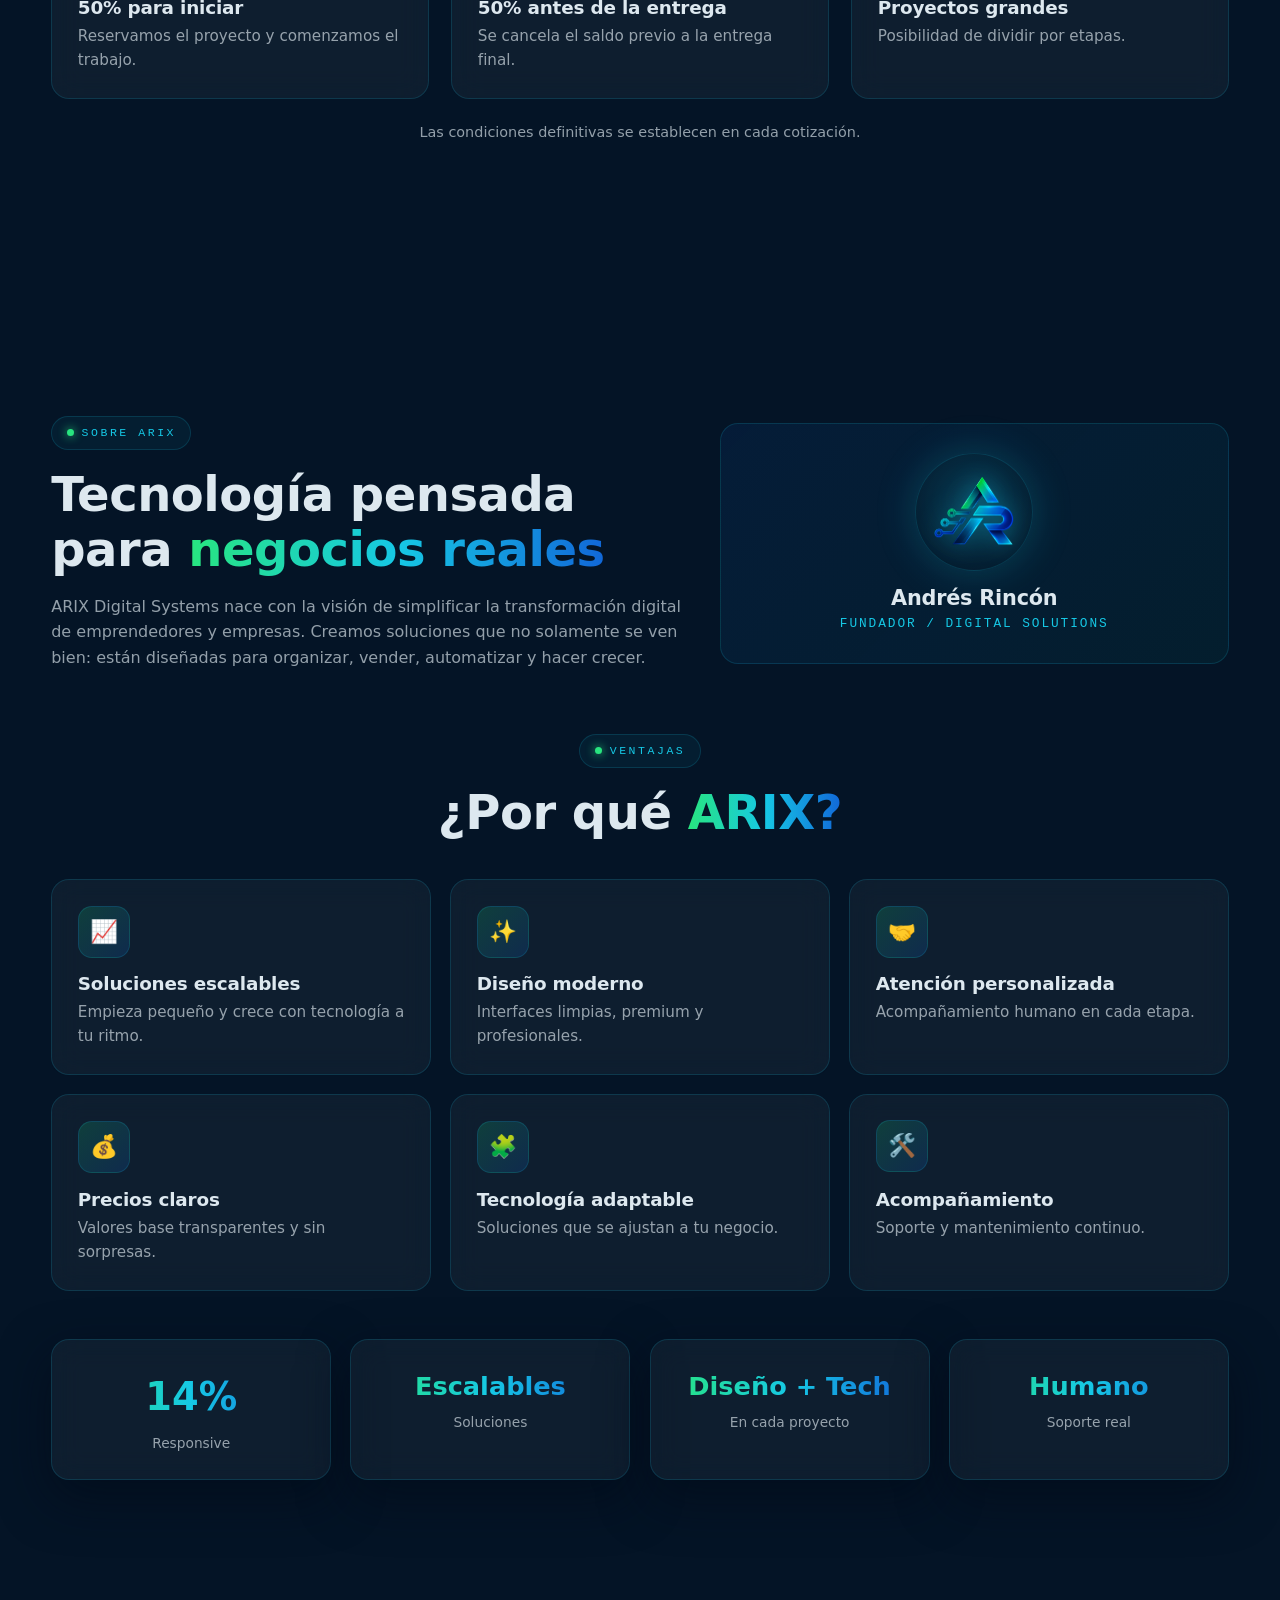
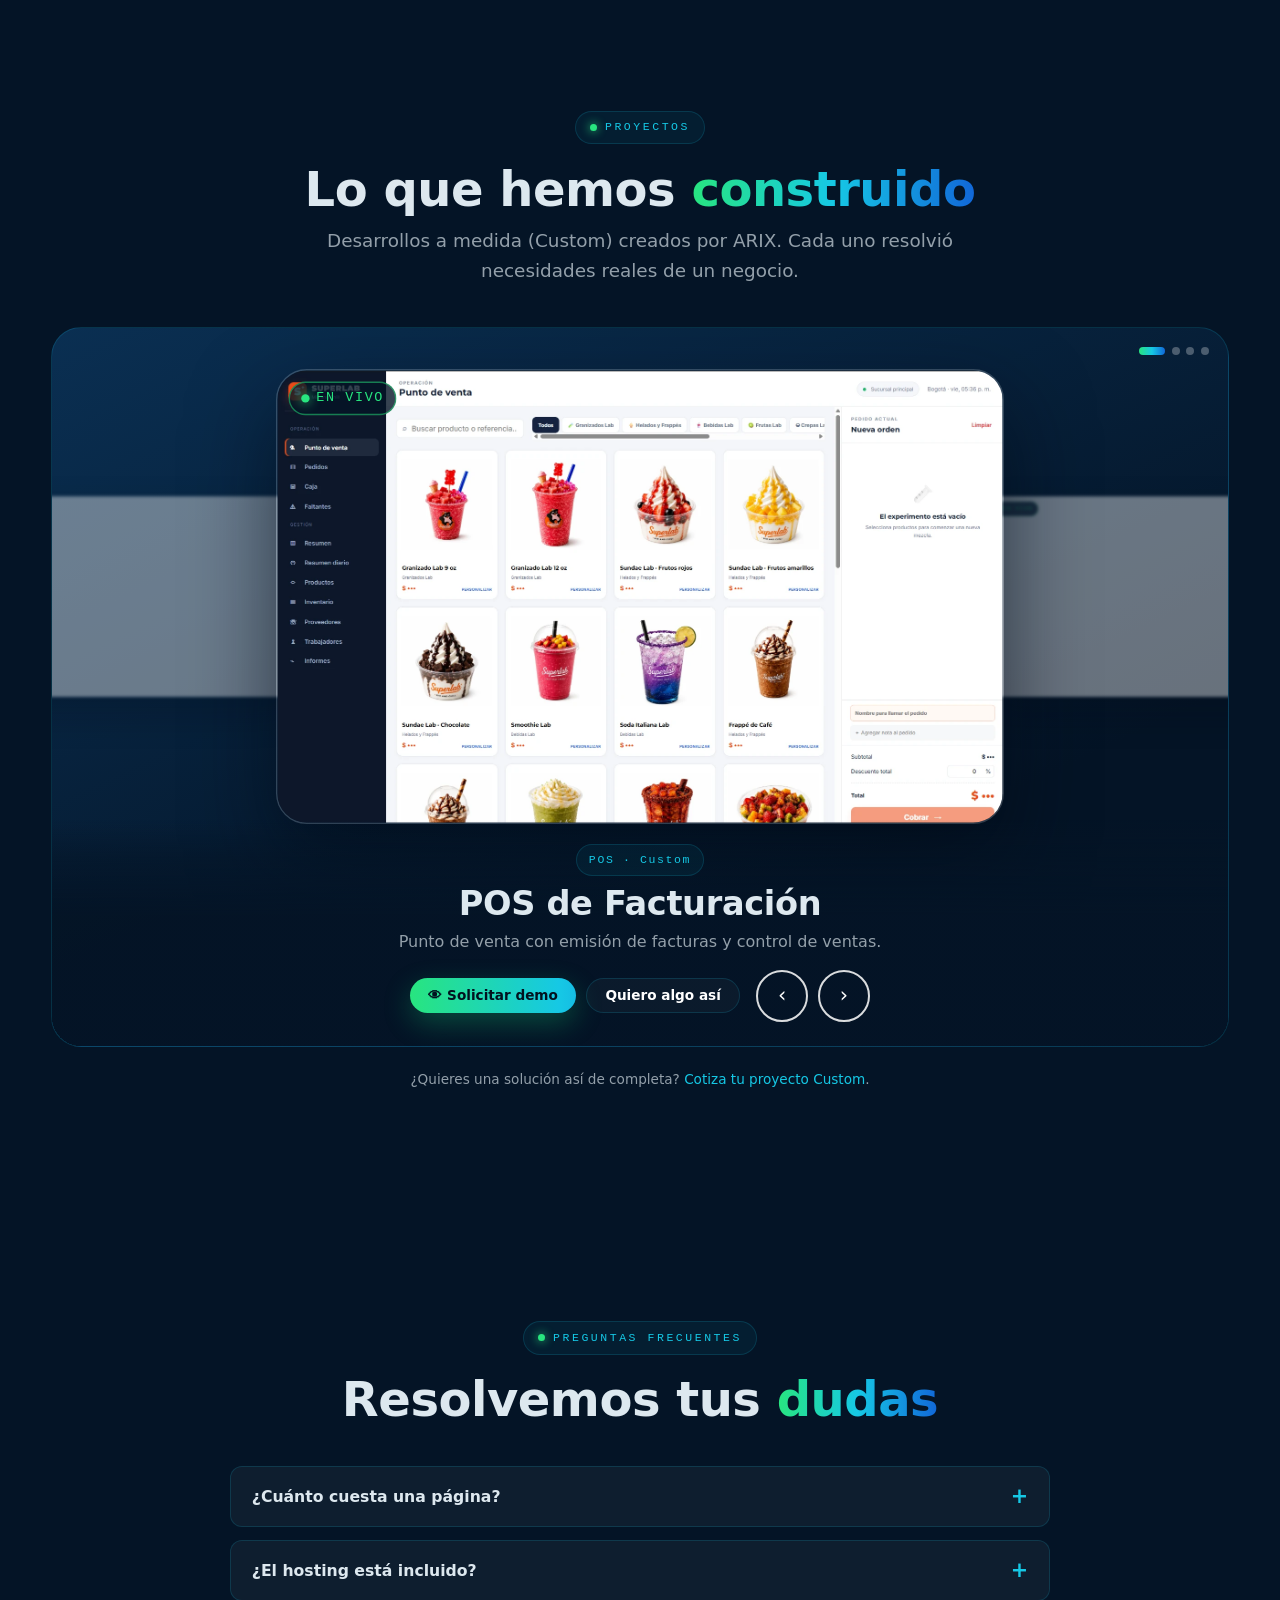
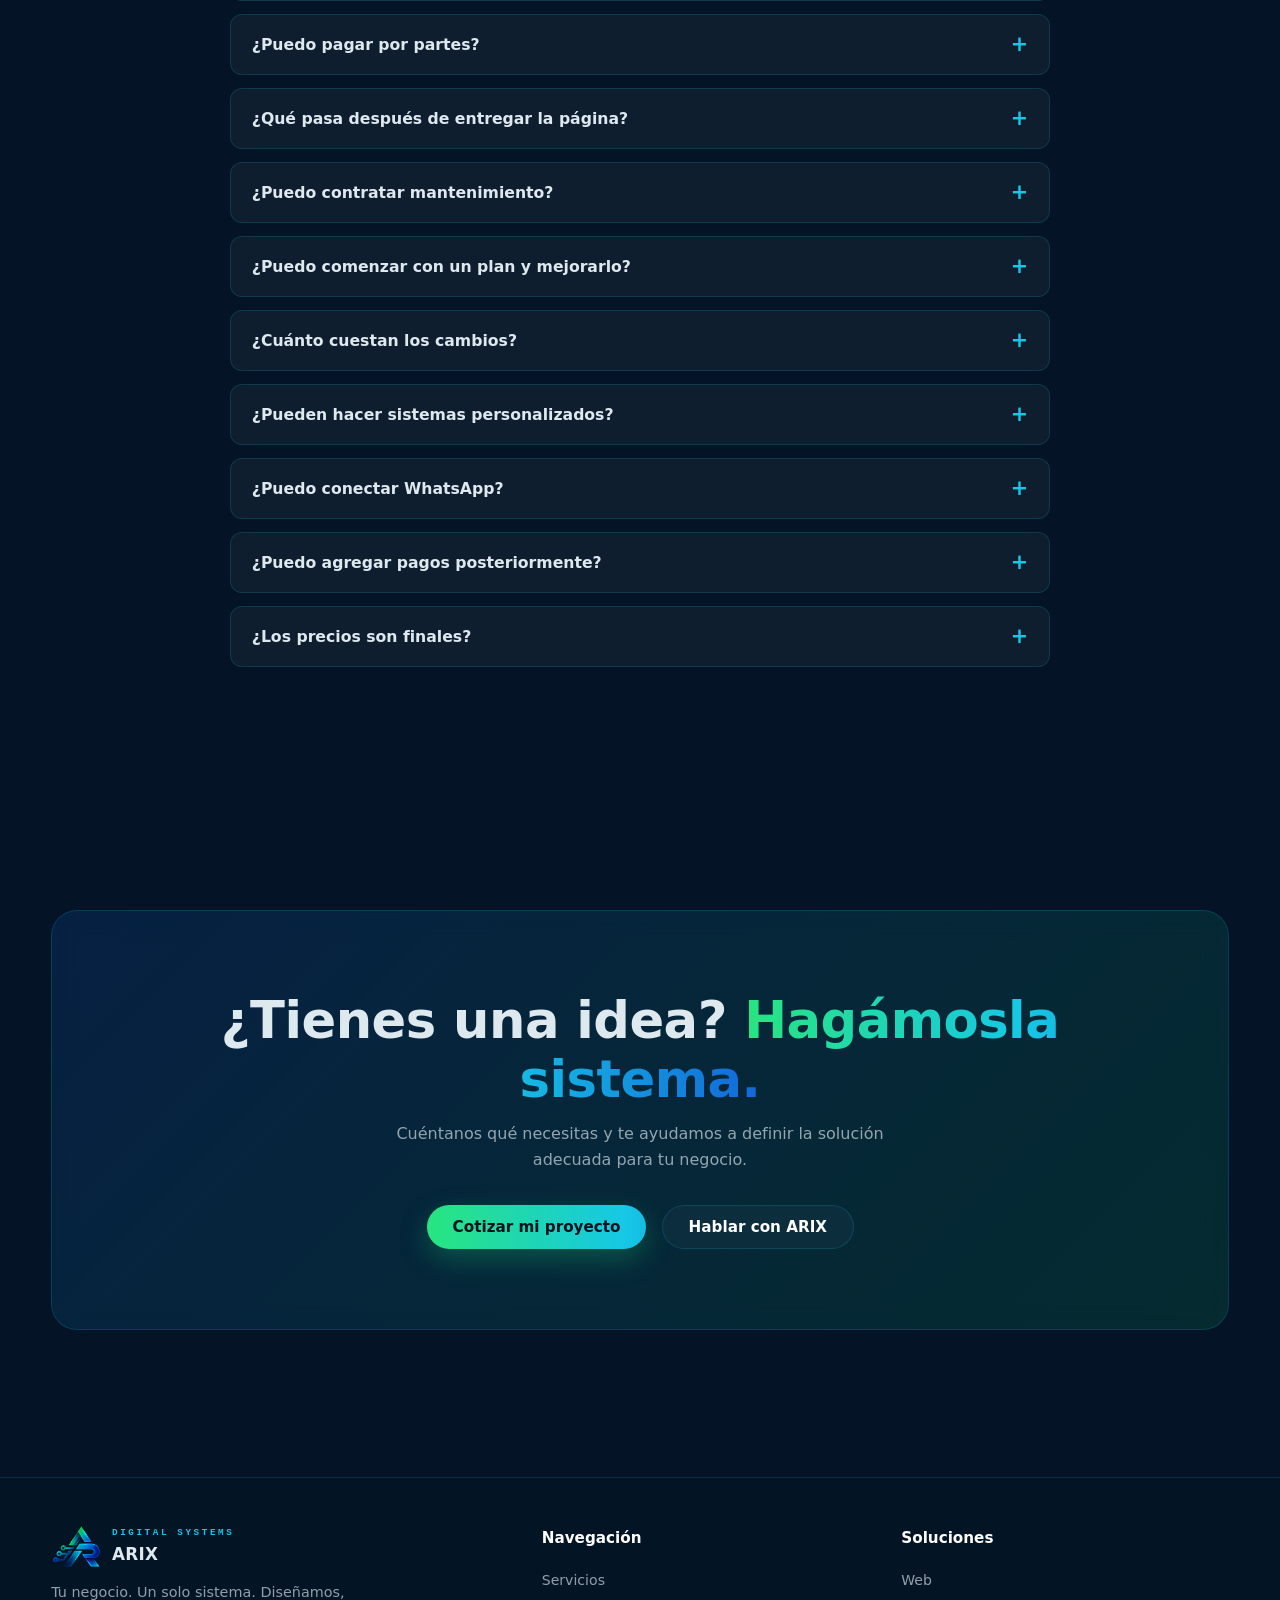
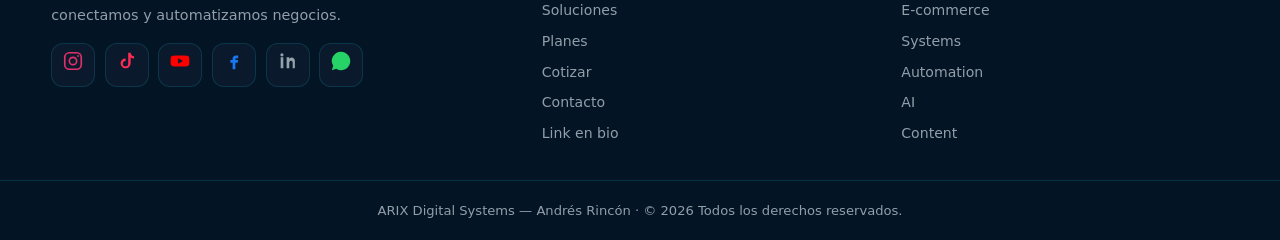
==== commit fb6c3f41: "Menu movil: burbuja redondeada bajo el boton, del alto del contenido, separada del borde Co-Authored" ====
--- a/index.html
+++ b/index.html
@@ -23,7 +23,7 @@
 <!-- Favicon (reemplaza por tu .ico/.png cuando quieras) -->
 <link rel="icon" href="assets/img/logo-arix.png" />
 
-<link rel="stylesheet" href="assets/css/styles.css?v=25" />
+<link rel="stylesheet" href="assets/css/styles.css?v=26" />
 </head>
 <body>
 
--- a/assets/css/styles.css
+++ b/assets/css/styles.css
@@ -825,17 +825,20 @@
      se descoloque al hacer scroll (un ancestro con filtro rompe position:fixed). */
   .nav.scrolled{ backdrop-filter:none; -webkit-backdrop-filter:none; background:rgba(4,20,38,.9); }
 
-  /* Menú tipo "burbuja" lateral, translúcido (se ve lo de atrás), tinte verde muy suave */
+  /* Menú "burbuja": recuadro redondeado que sale bajo el botón ☰, del alto de
+     su contenido, separado del borde derecho, translúcido con verde muy suave. */
   .nav-links{
-    position:fixed; inset:0 0 0 auto; width:min(270px,78%); flex-direction:column; align-items:stretch;
-    background:rgba(40,229,127,.06); backdrop-filter:blur(20px) saturate(1.2); -webkit-backdrop-filter:blur(20px) saturate(1.2);
-    border-left:1px solid rgba(40,229,127,.28); box-shadow:-24px 0 60px rgba(0,0,0,.4);
-    padding:5.5rem 1.2rem 2rem; gap:.35rem; text-align:left;
-    transform:translateX(110%); transition:transform .4s var(--ease);
+    position:fixed; top:62px; right:14px; left:auto; bottom:auto; width:min(238px,72vw);
+    flex-direction:column; align-items:stretch;
+    background:rgba(40,229,127,.07); backdrop-filter:blur(20px) saturate(1.2); -webkit-backdrop-filter:blur(20px) saturate(1.2);
+    border:1px solid rgba(40,229,127,.30); border-radius:18px; box-shadow:0 22px 50px rgba(0,0,0,.45);
+    padding:.55rem; gap:.12rem; text-align:left;
+    transform-origin:top right; transform:scale(.86) translateY(-8px); opacity:0; visibility:hidden;
+    transition:transform .3s var(--ease), opacity .25s var(--ease), visibility .3s;
   }
-  .nav-links.open{ transform:none; }
-  .nav-links a{ font-size:1.02rem; padding:.85rem 1rem; }
-  .nav-cta{ margin-top:.6rem; }
+  .nav-links.open{ transform:none; opacity:1; visibility:visible; }
+  .nav-links a{ font-size:1rem; padding:.7rem .9rem; border-radius:10px; }
+  .nav-cta{ margin-top:.4rem; }
   .nav-links a{ padding:.9rem 1rem; font-size:1rem; }
   .nav-cta{ margin:.6rem 0 0; }
 }
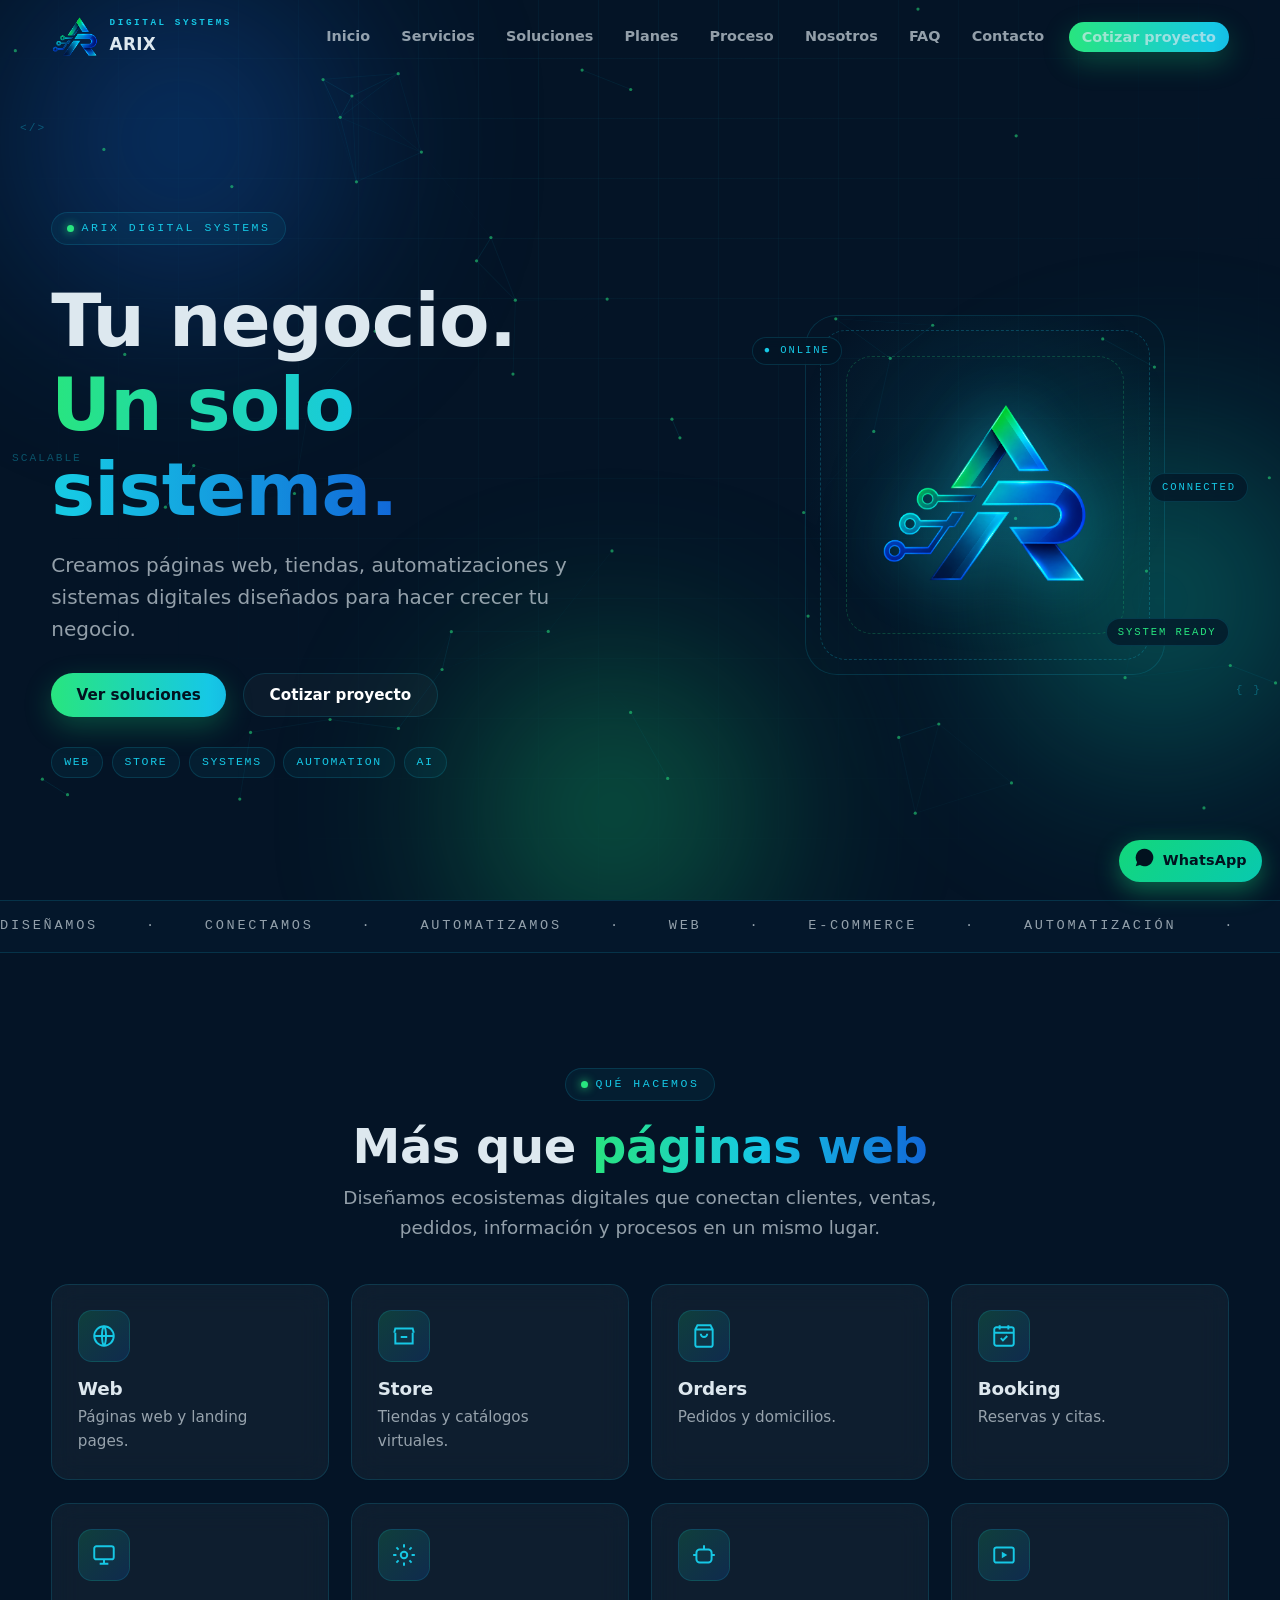
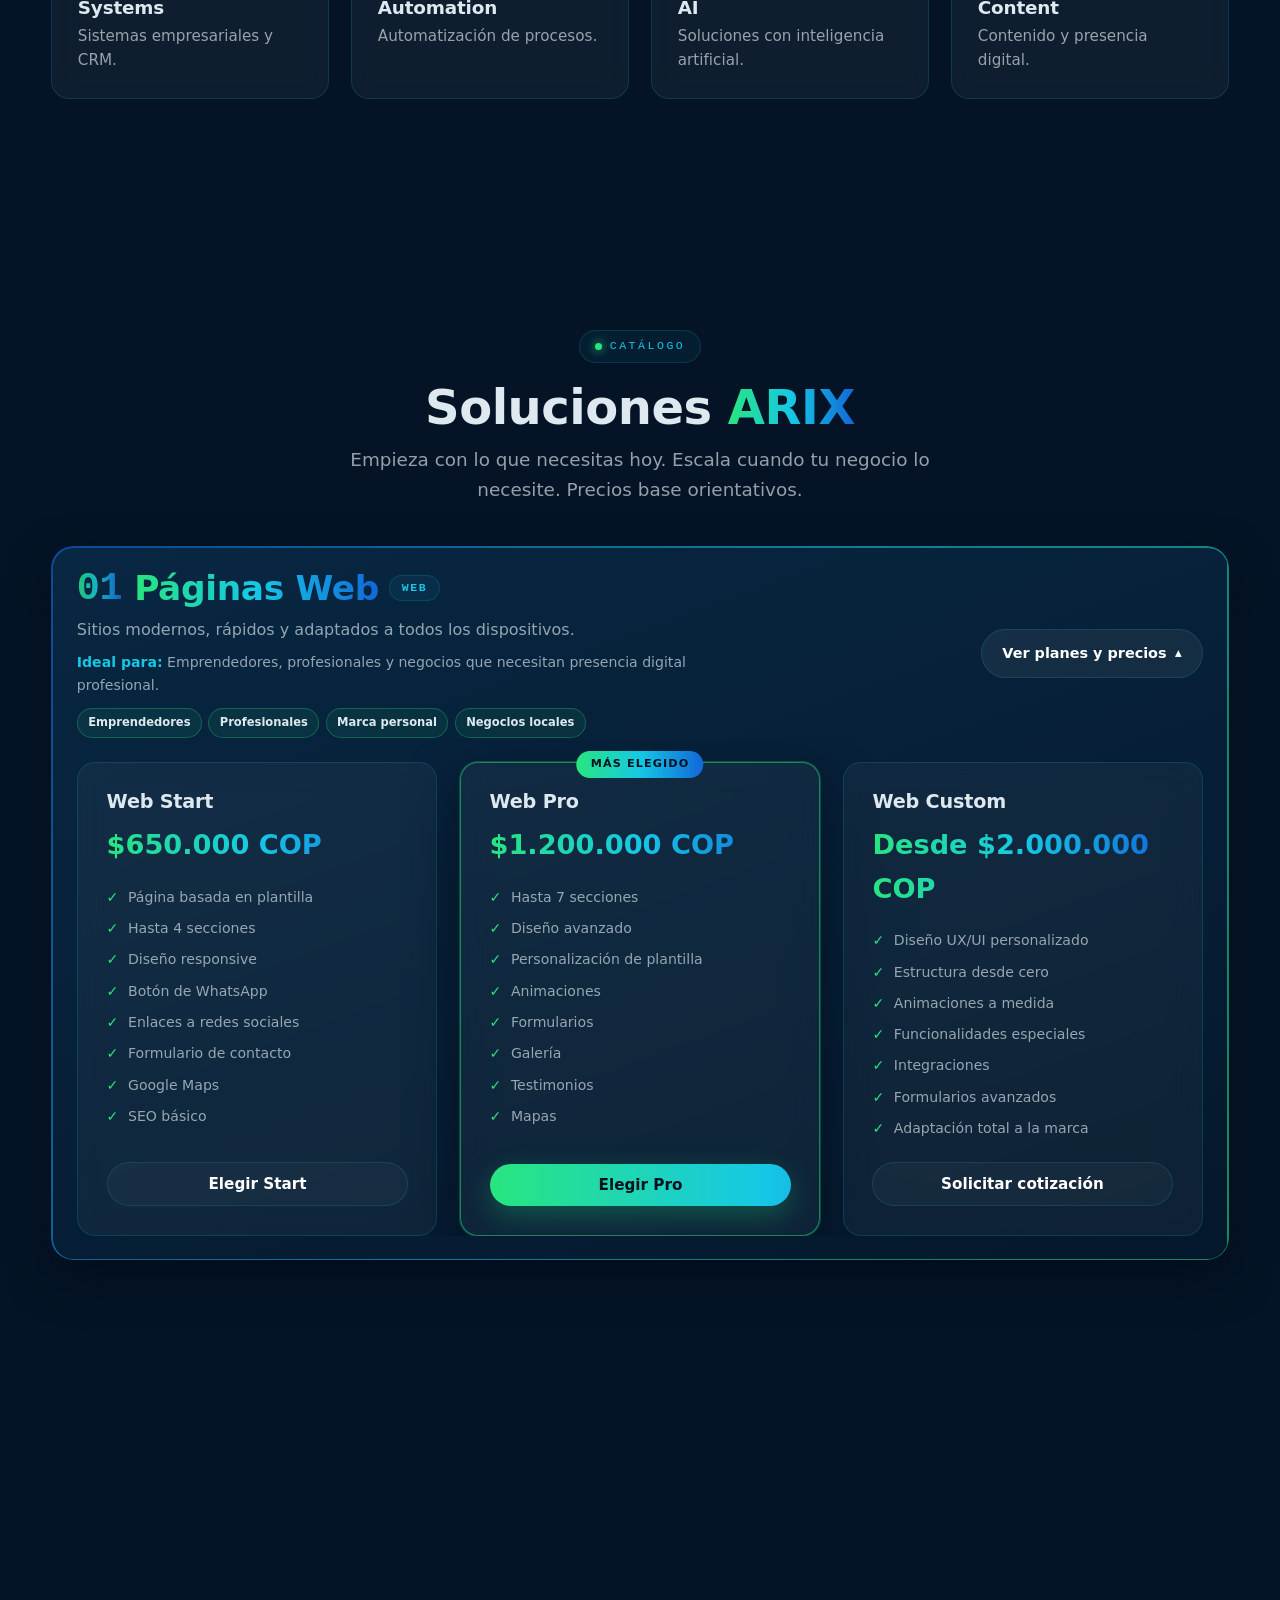
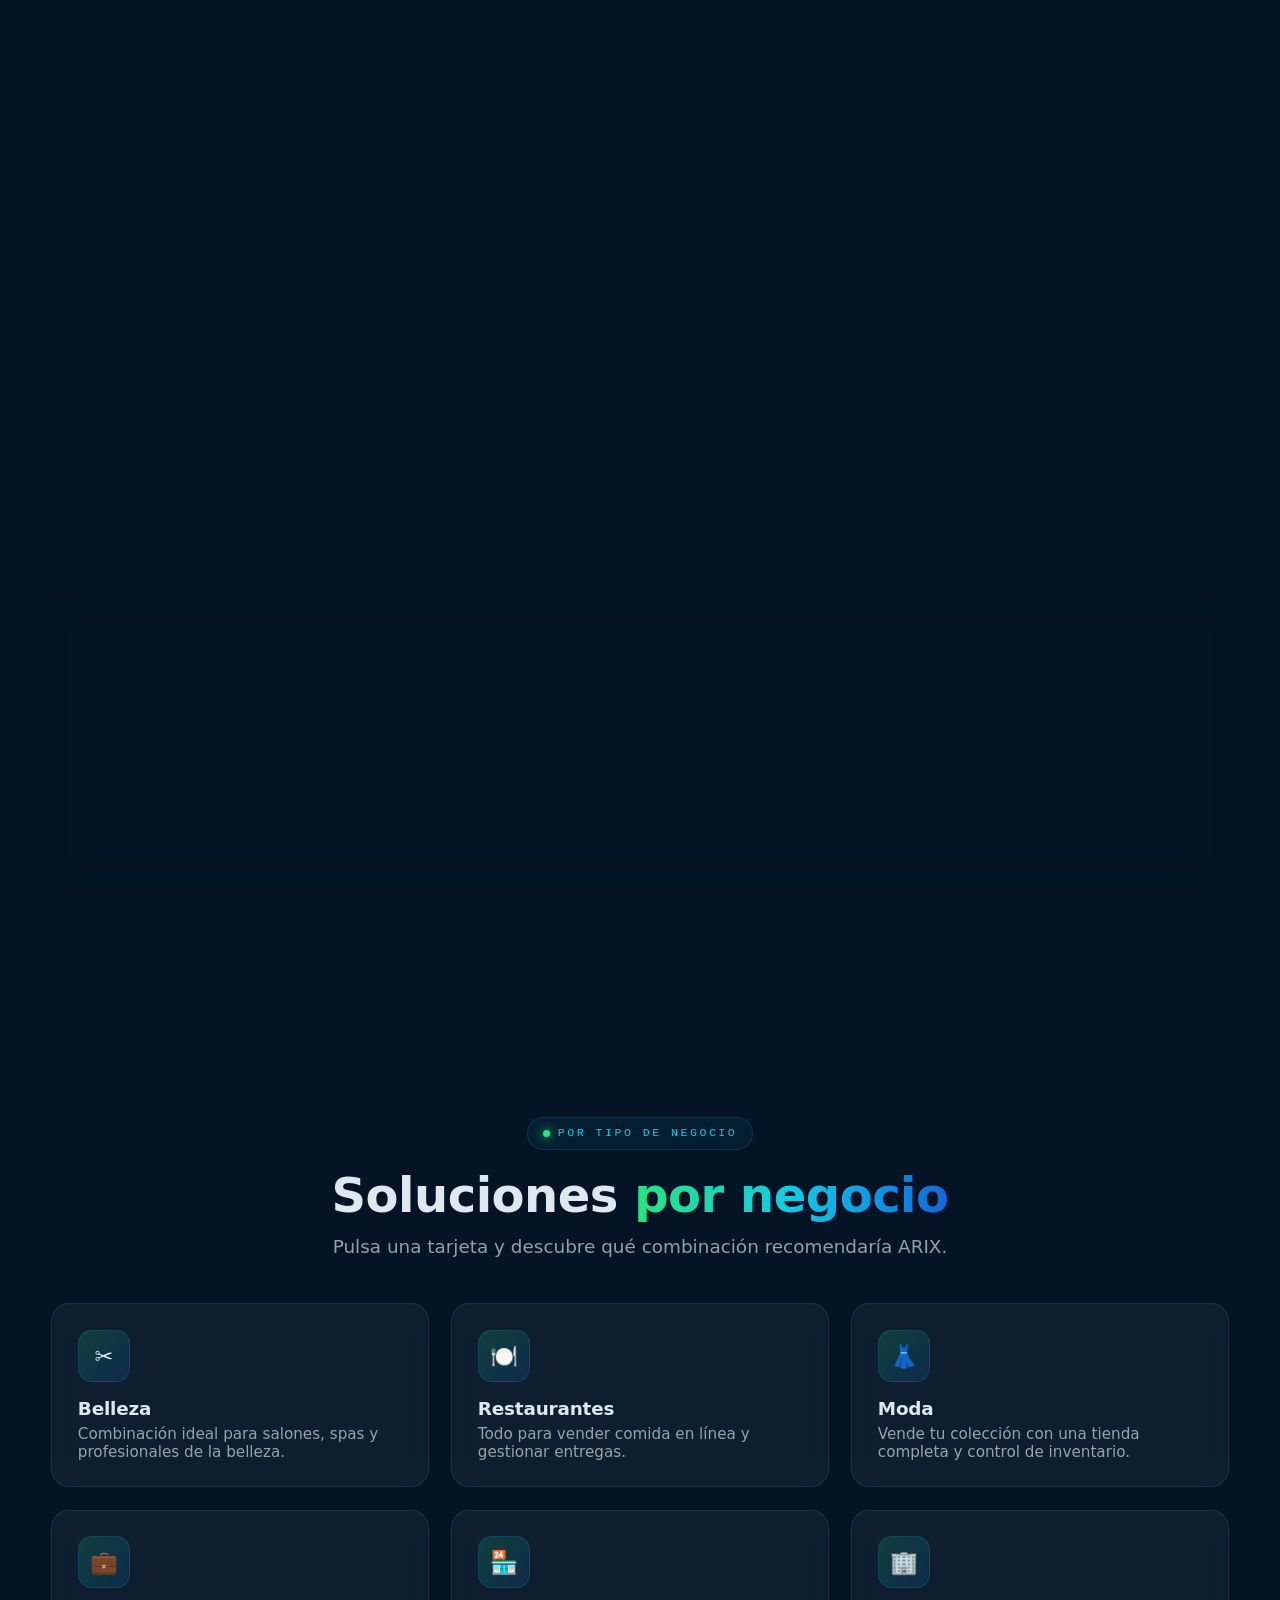
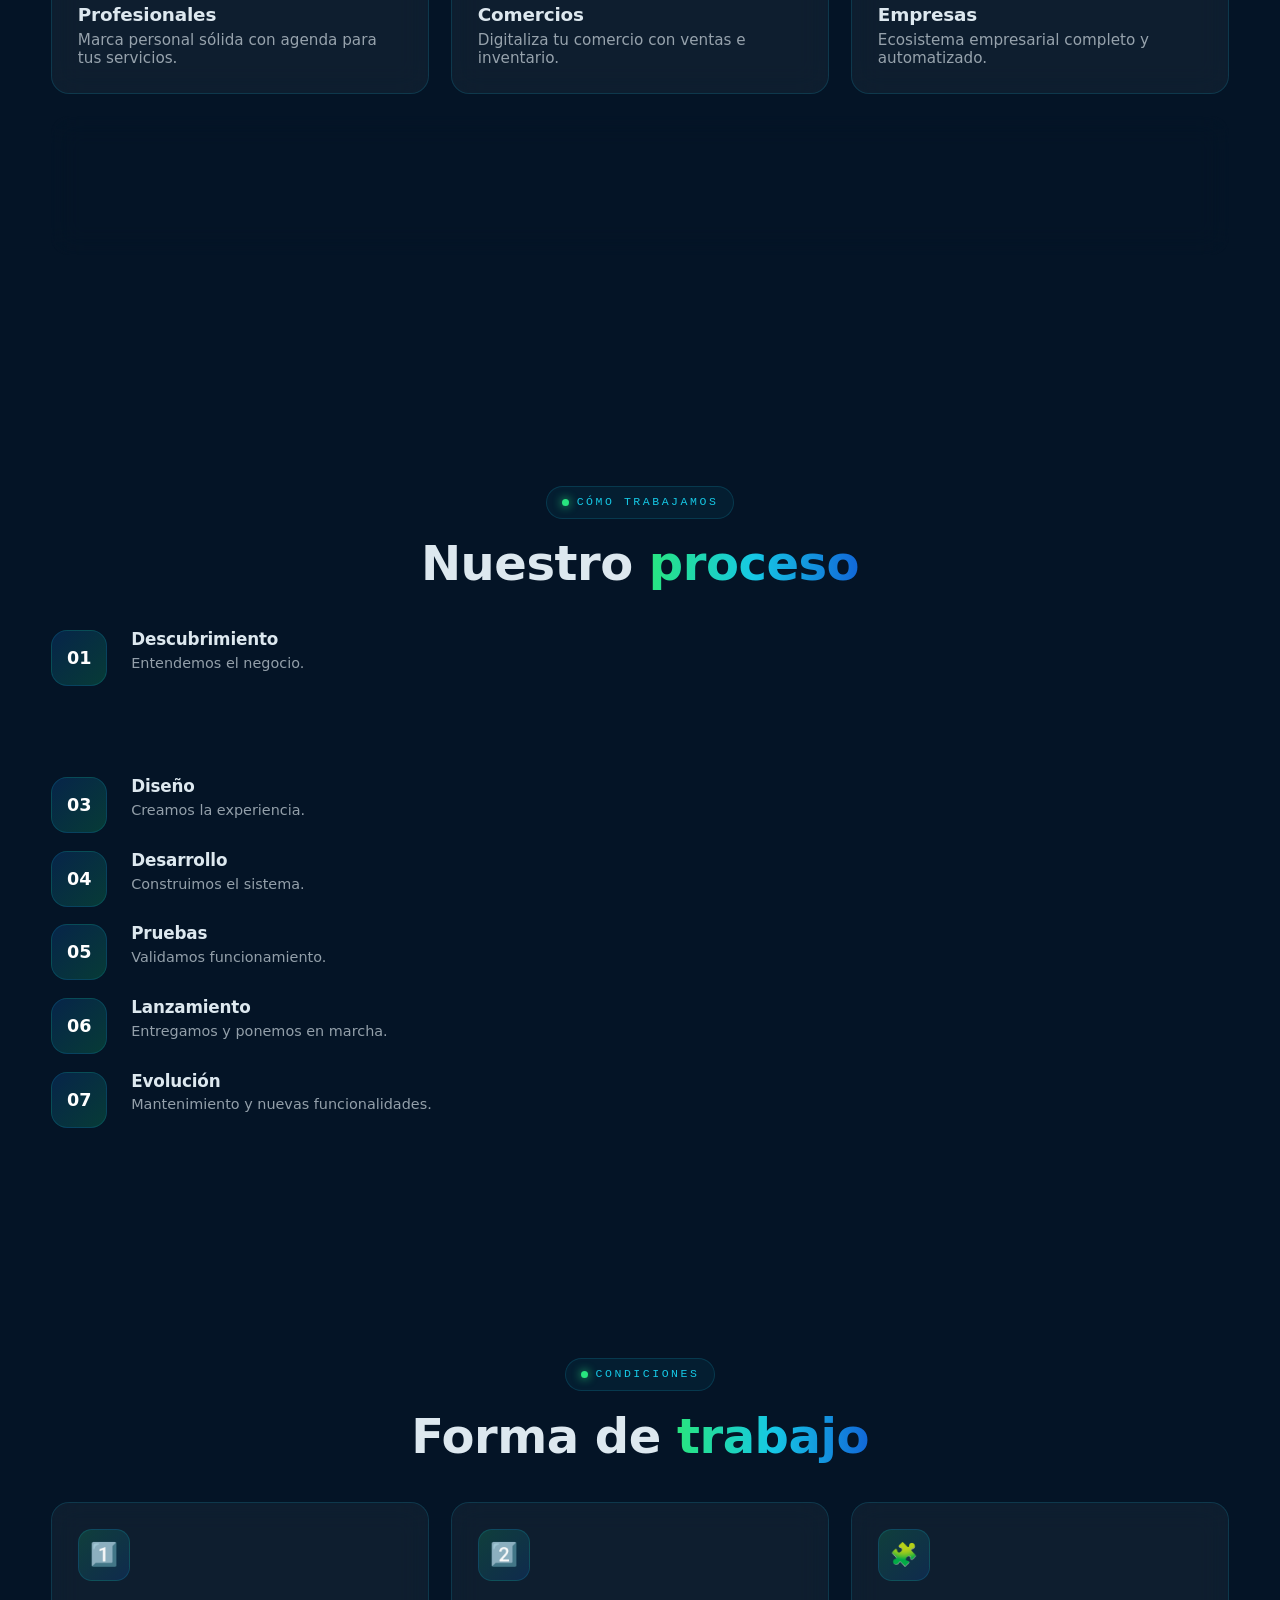
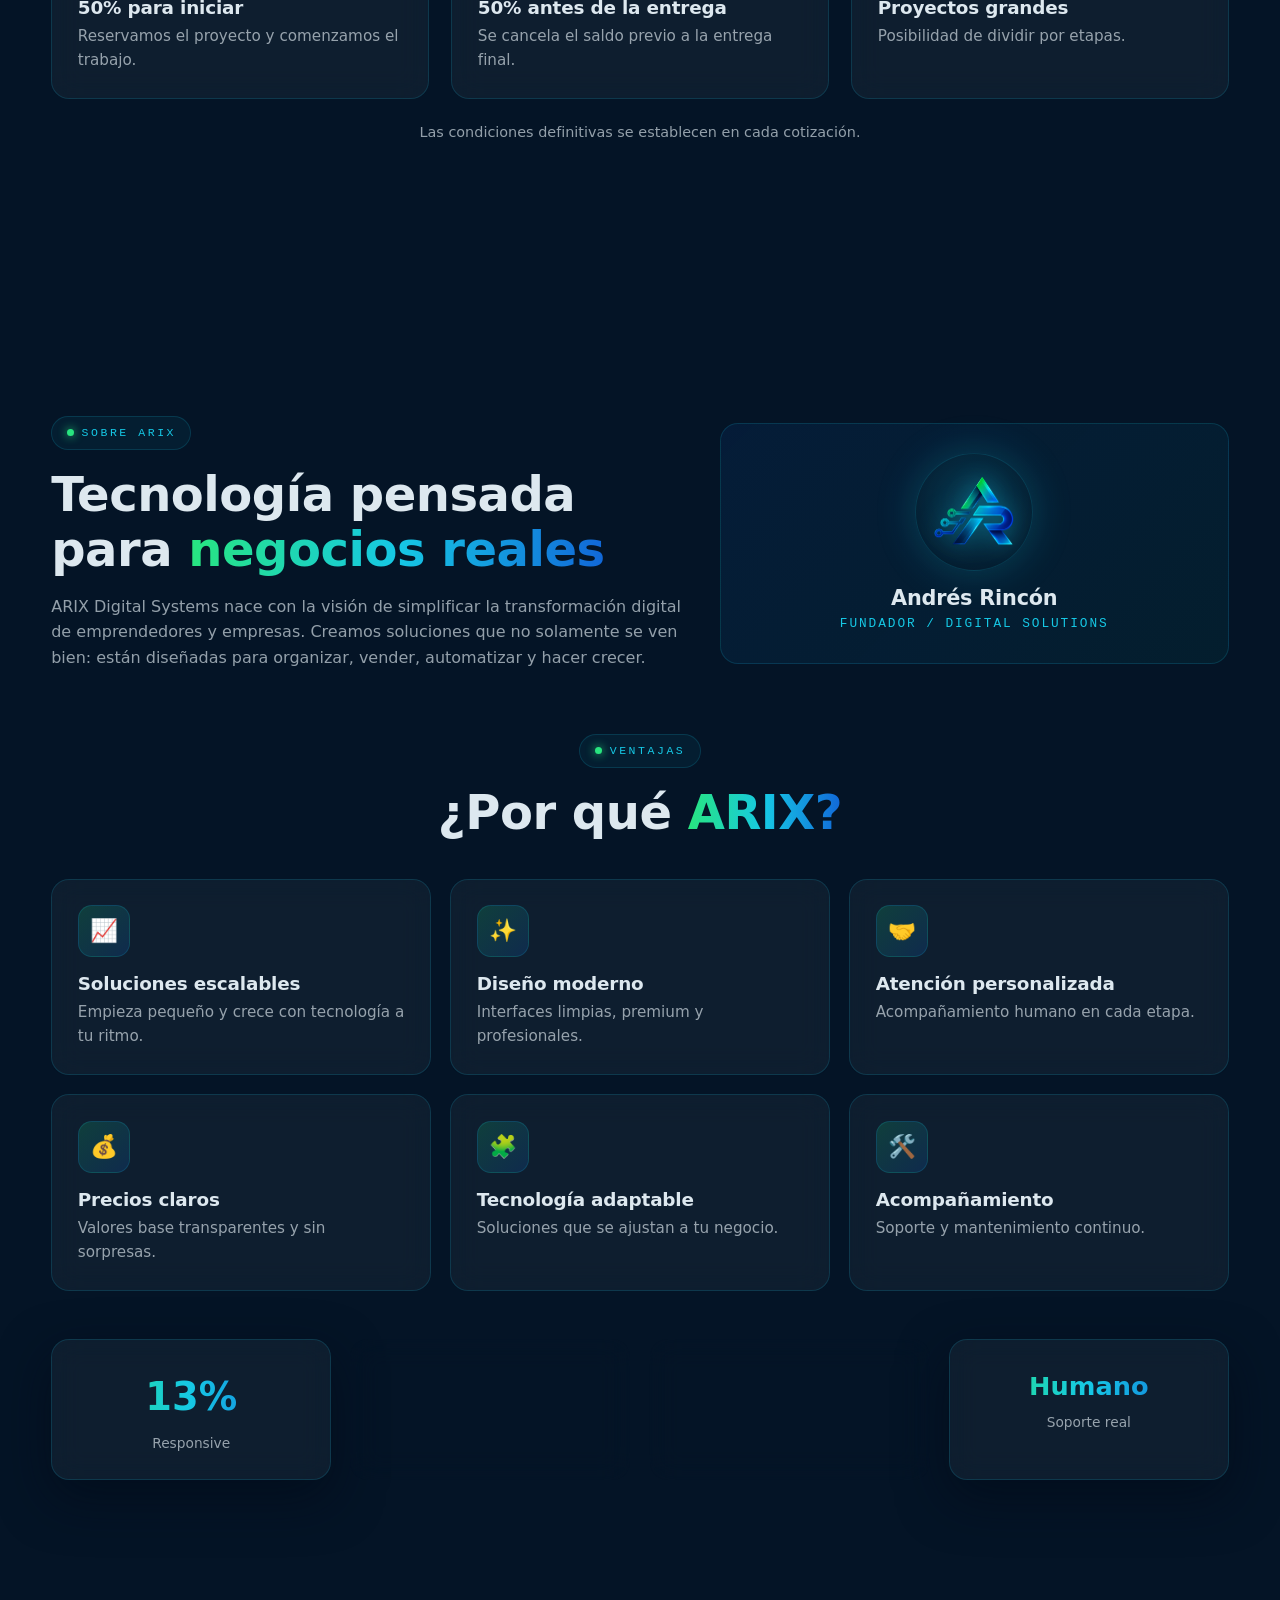
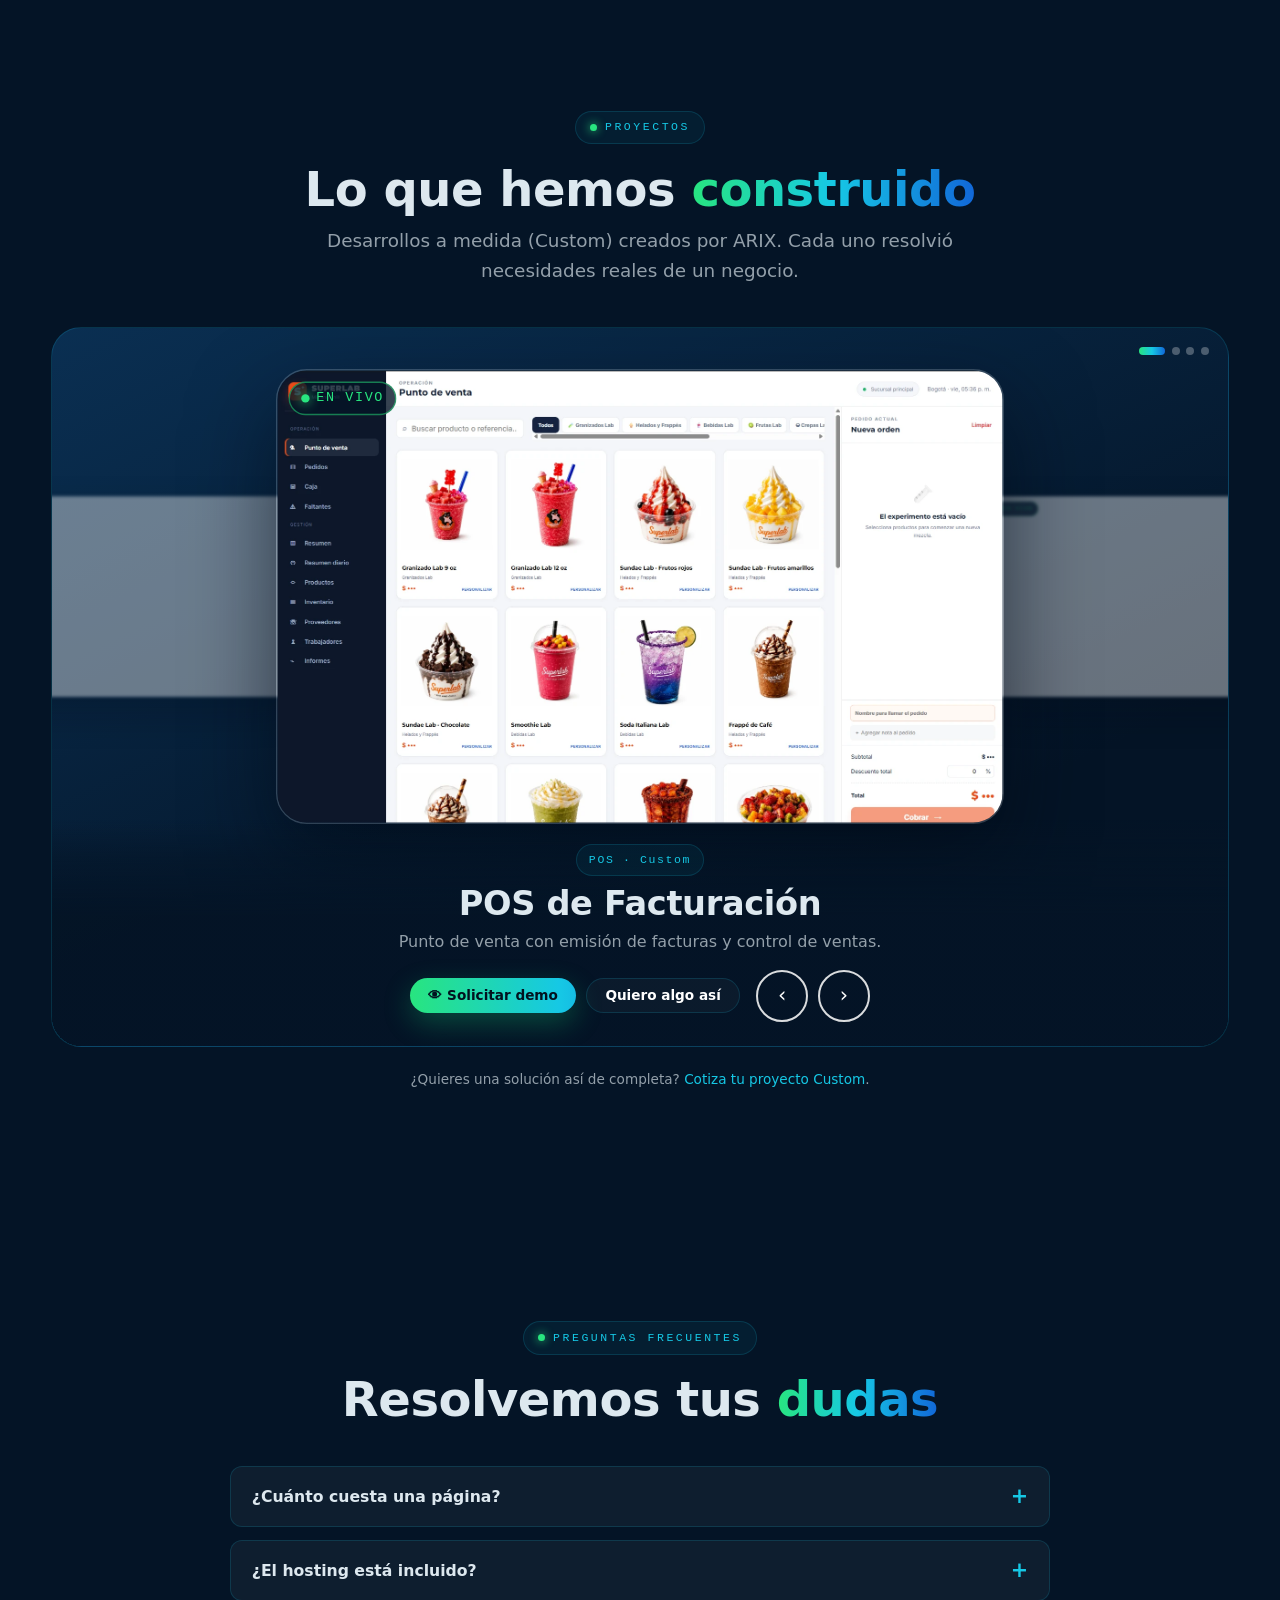
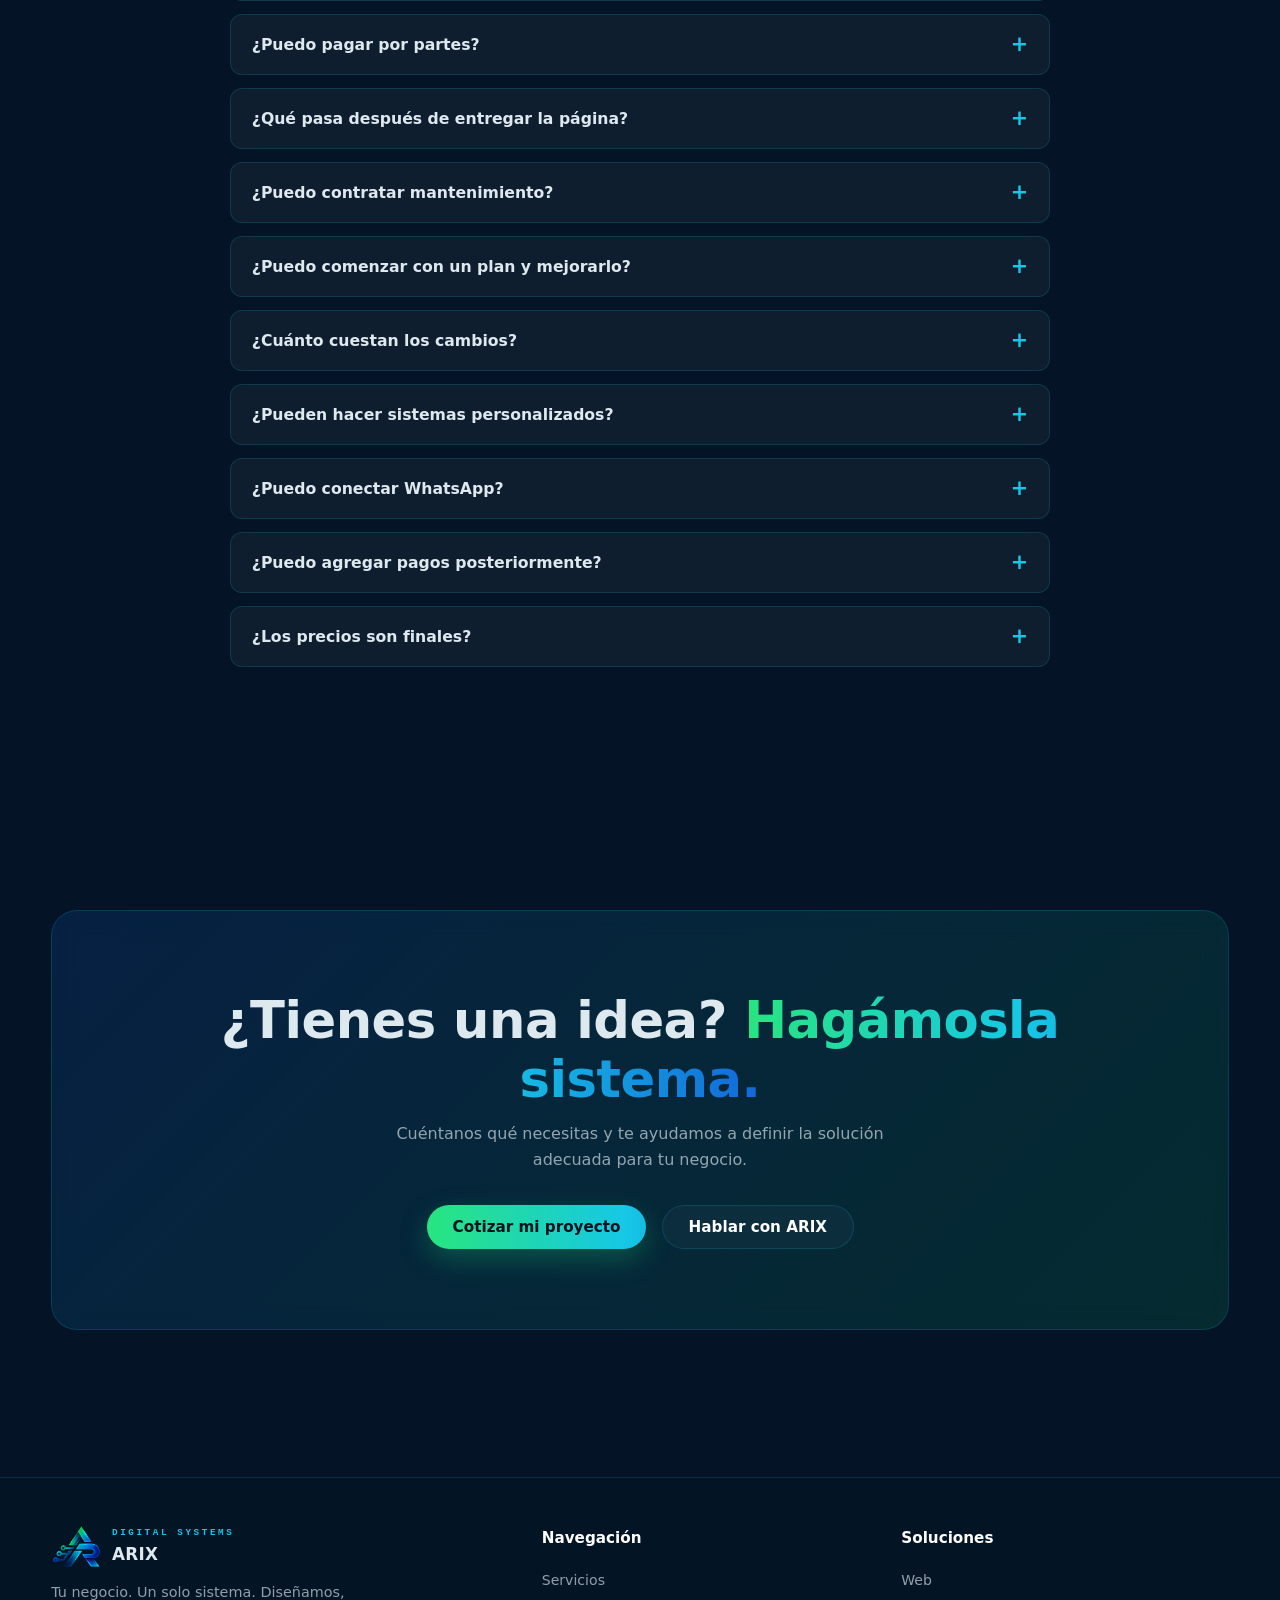
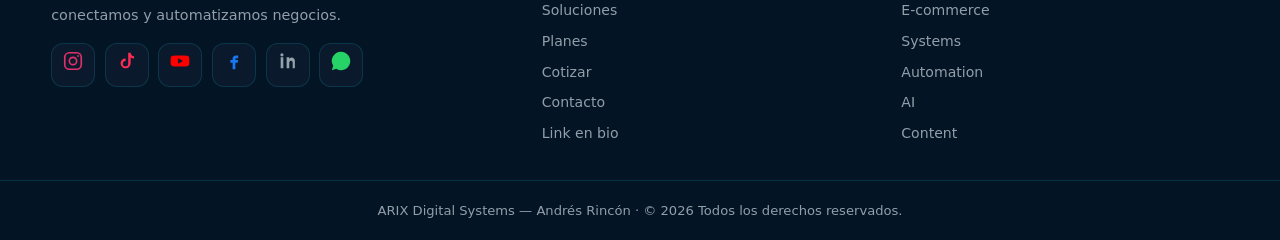
==== commit dc49bd27: "Link-in-bio: boton Ver proyectos (NUEVO) y WhatsApp con acento verde Co-Authored-By: Claude Opus 4.8" ====
--- a/index.html
+++ b/index.html
@@ -23,7 +23,7 @@
 <!-- Favicon (reemplaza por tu .ico/.png cuando quieras) -->
 <link rel="icon" href="assets/img/logo-arix.png" />
 
-<link rel="stylesheet" href="assets/css/styles.css?v=26" />
+<link rel="stylesheet" href="assets/css/styles.css?v=27" />
 </head>
 <body>
 
--- a/assets/css/styles.css
+++ b/assets/css/styles.css
@@ -695,6 +695,13 @@
 .links-social-labeled .social-lbl svg{ width:20px; height:20px; flex:none; }
 .links-social-labeled .social-lbl .sl-arrow{ margin-left:auto; opacity:.5; font-size:.9rem; }
 .links-social-labeled .social-lbl:hover{ transform:translateY(-2px); }
+
+/* Botón de WhatsApp en el link-in-bio: acento verde para que resalte */
+.link-btn.link-wa{ border-color:rgba(37,211,102,.45); background:rgba(37,211,102,.07); }
+.link-btn.link-wa .li-icon{ color:#25D366; }
+.link-btn.link-wa:hover{ border-color:#25D366; background:rgba(37,211,102,.16); box-shadow:0 8px 26px rgba(37,211,102,.3); }
+/* Un poco más de aire antes de las redes */
+.link-social-row{ margin-bottom:.4rem; }
 .divider-mini{ display:flex; align-items:center; gap:.7rem; margin:1.4rem 0 .4rem; color:var(--text-dim); font-family:"Consolas",monospace; font-size:.66rem; letter-spacing:.2em; }
 .divider-mini::before, .divider-mini::after{ content:""; flex:1; height:1px; background:linear-gradient(90deg,transparent,var(--card-border),transparent); }
 @media (max-width:400px){
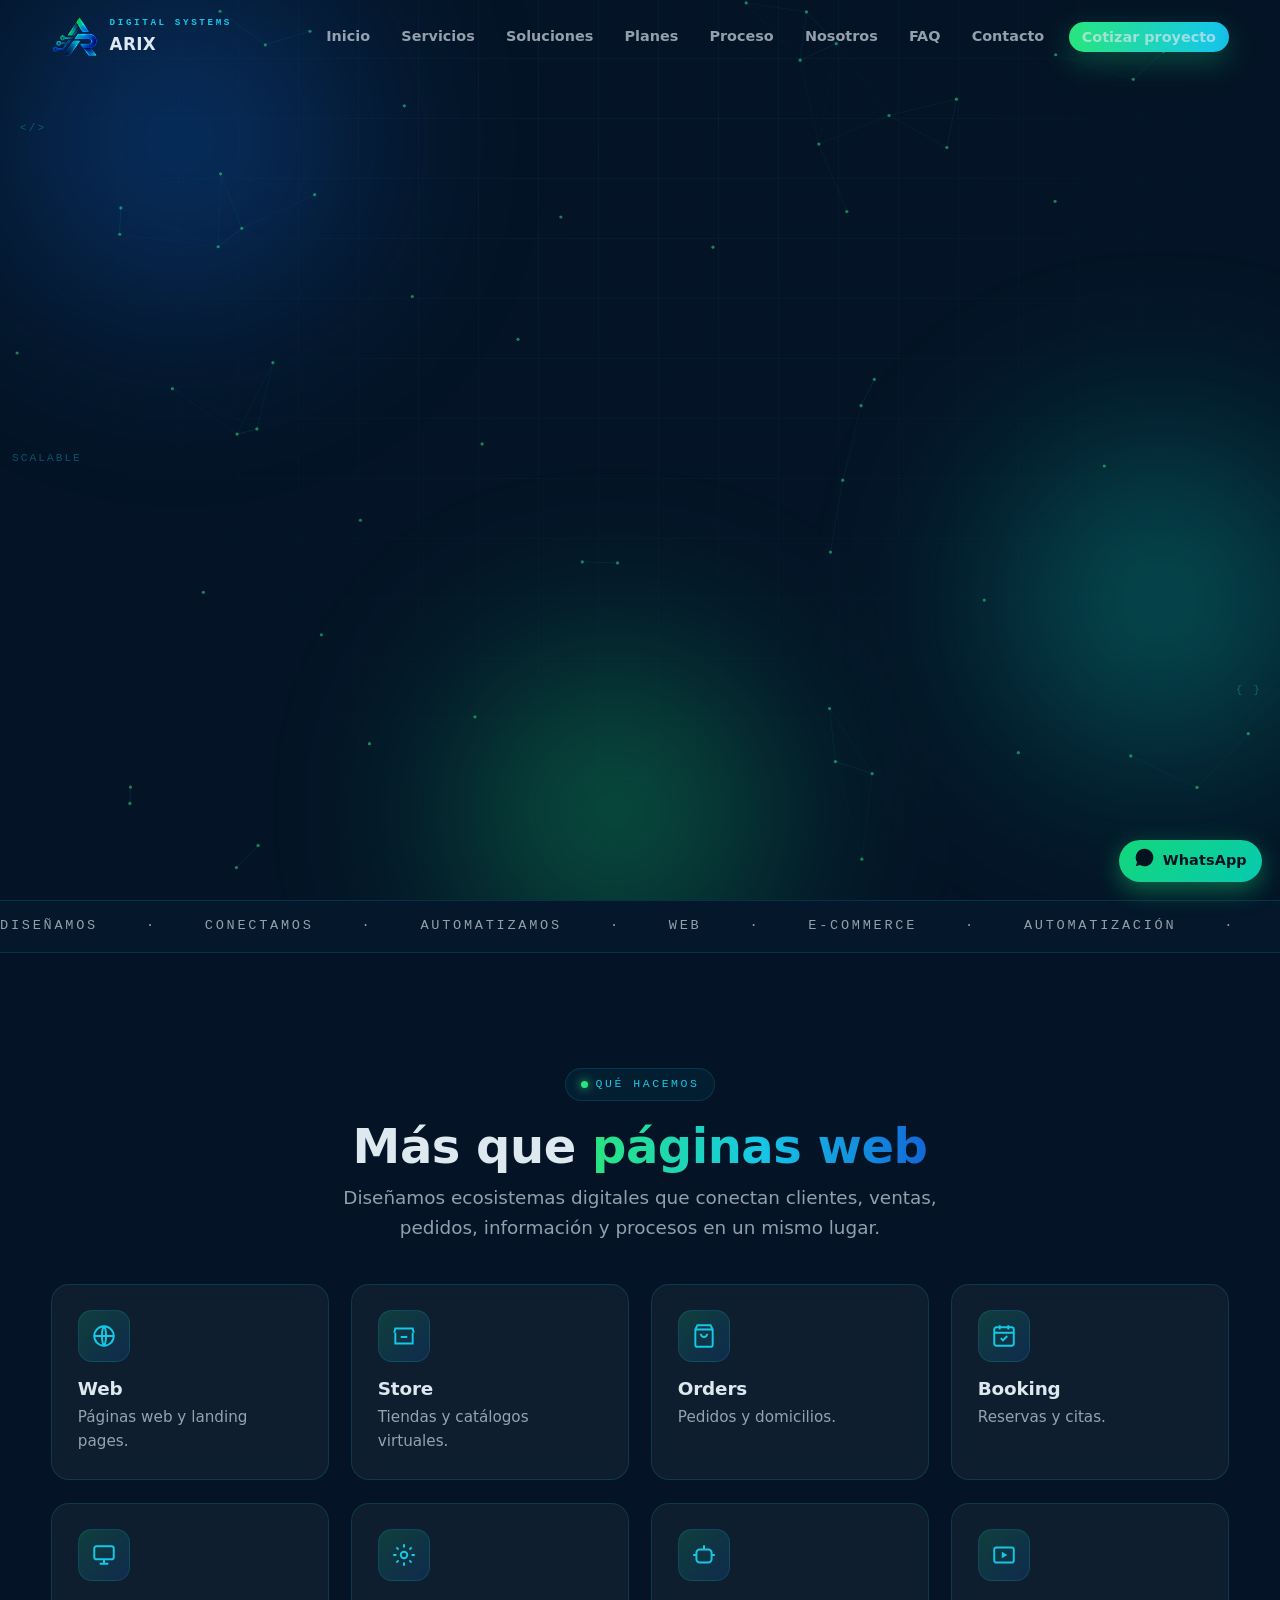
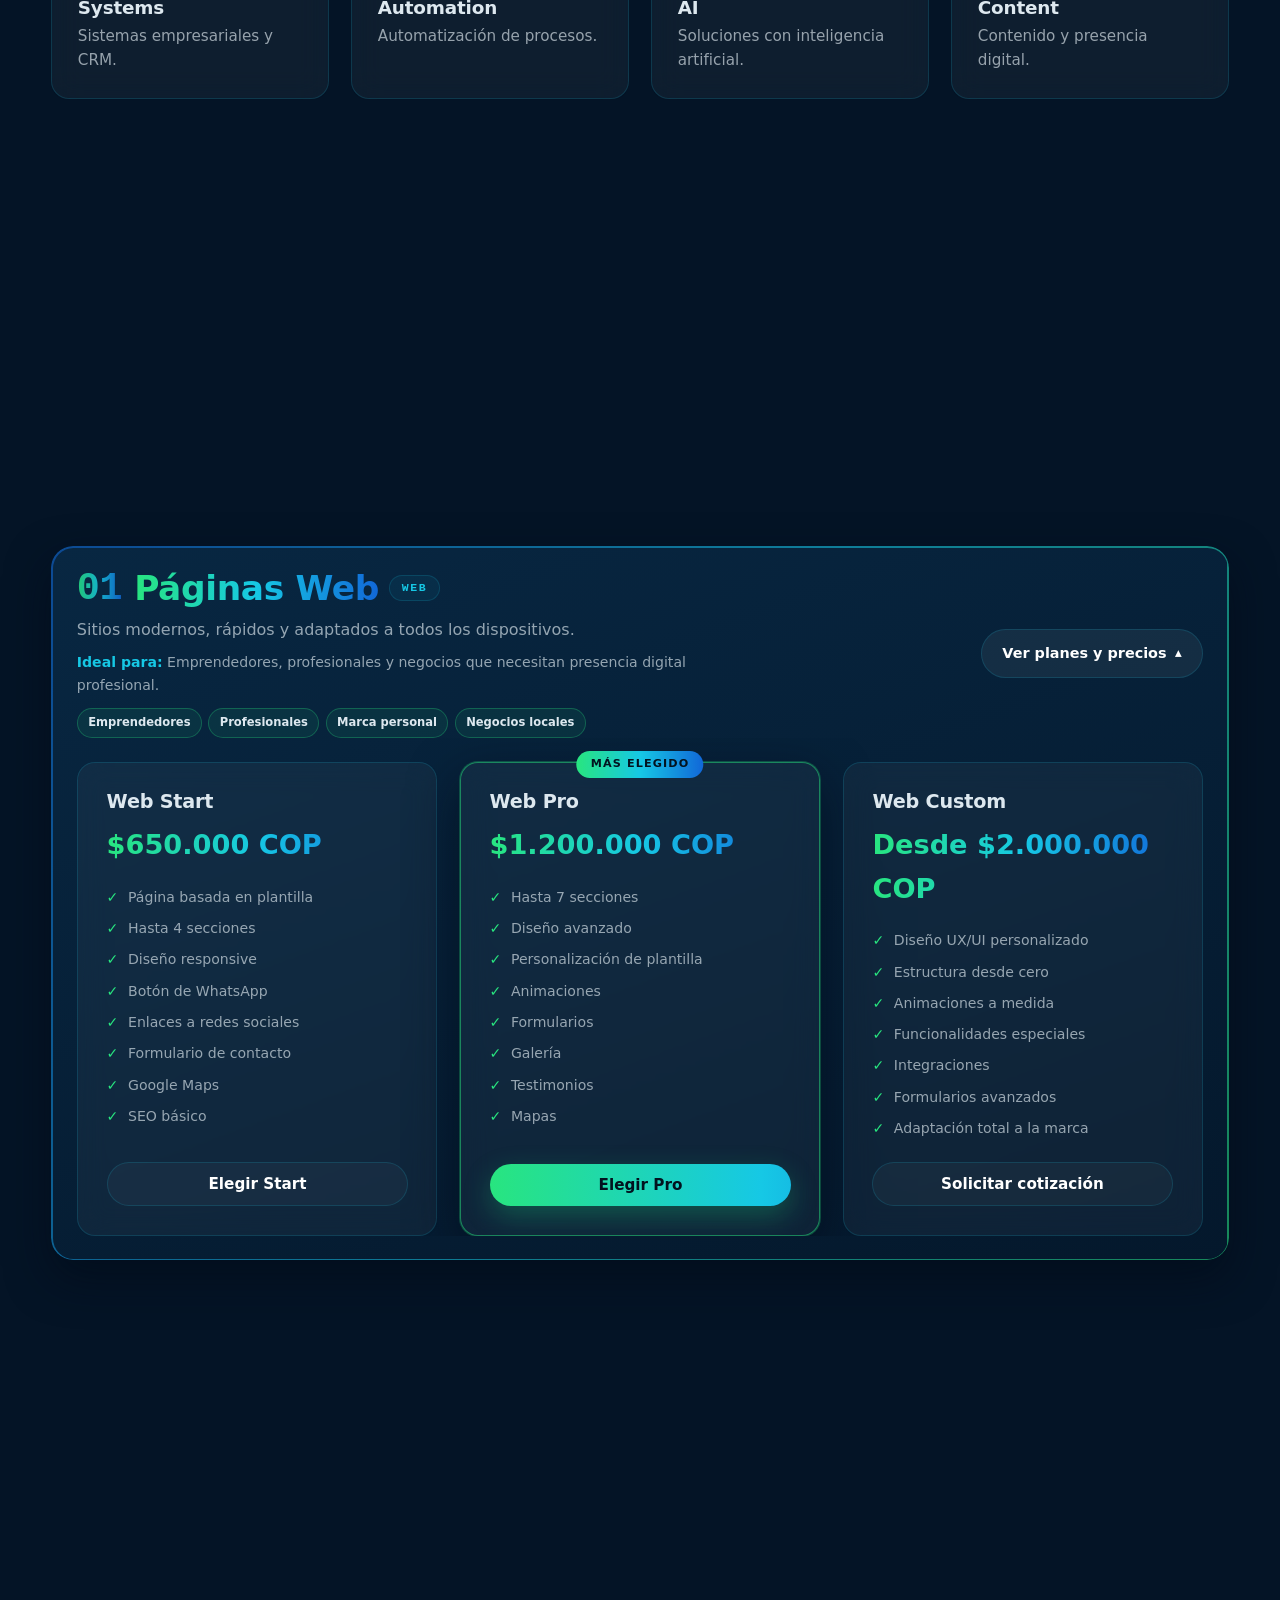
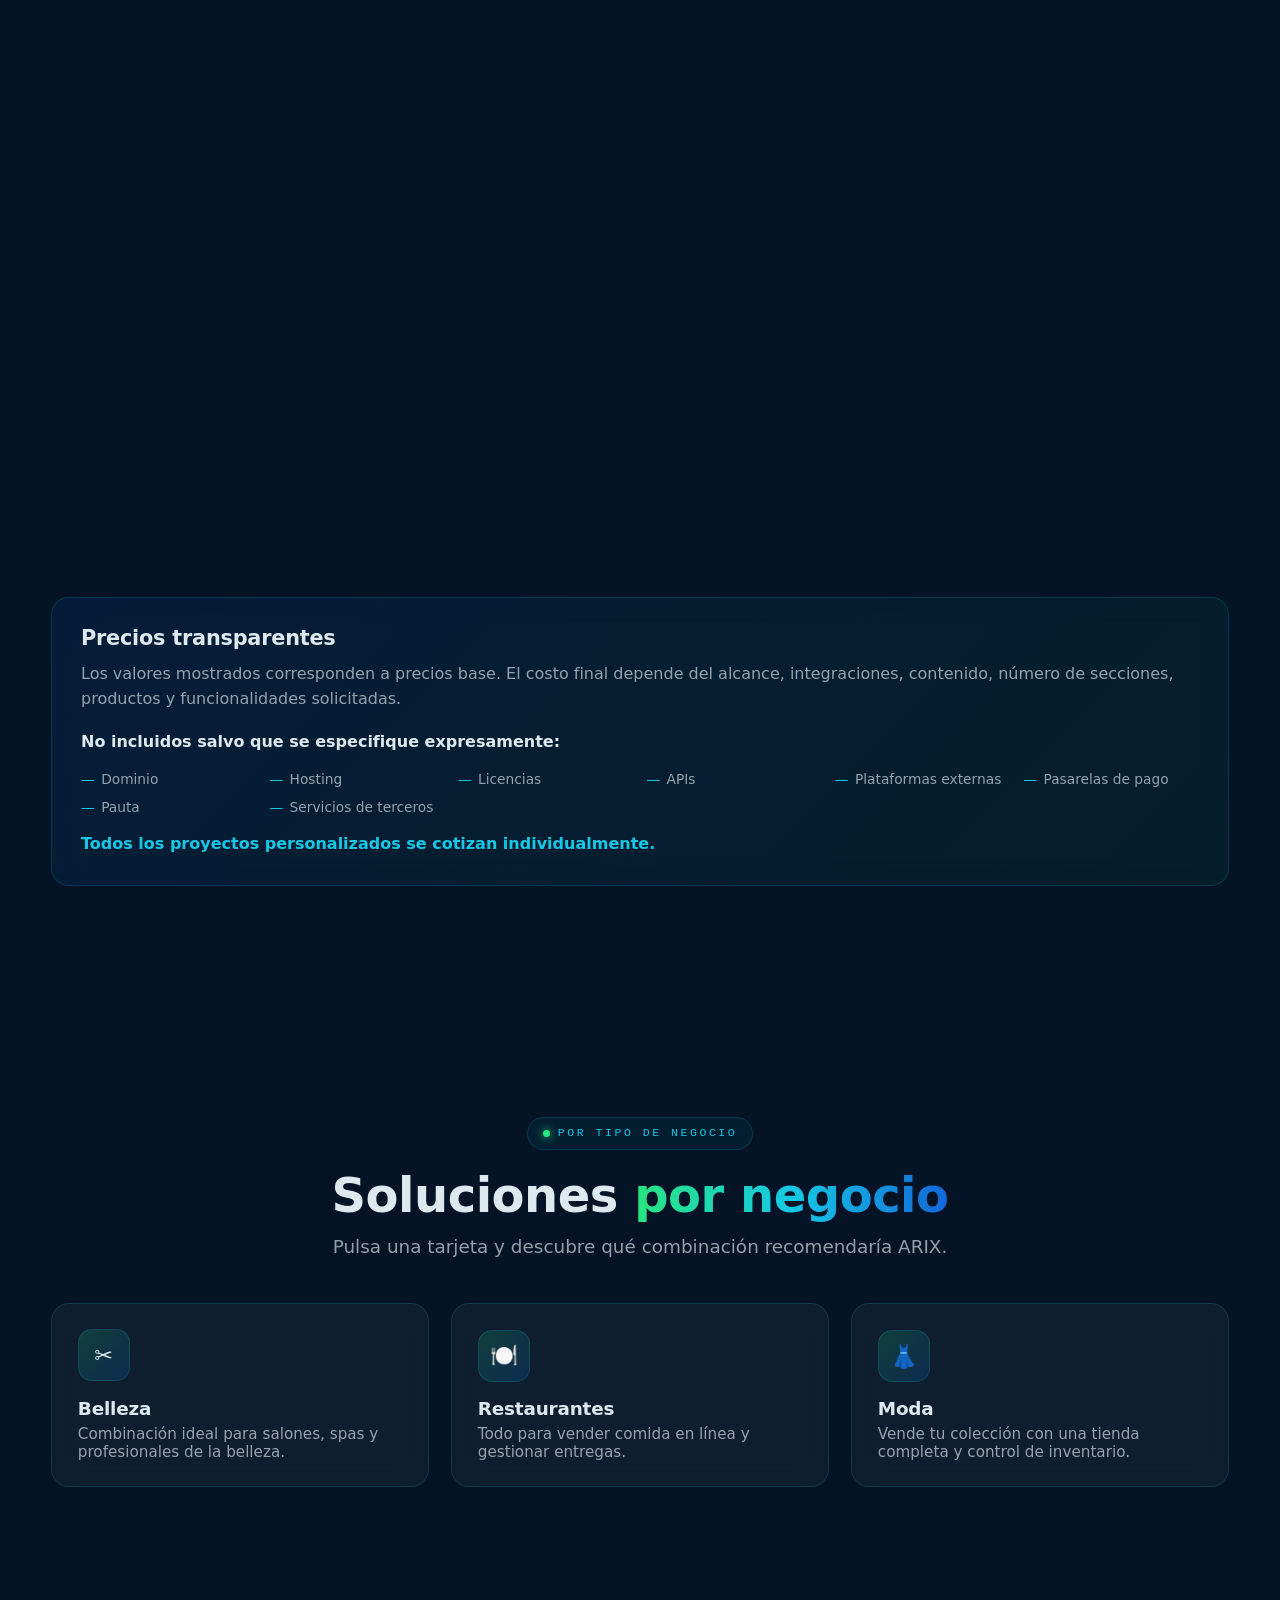
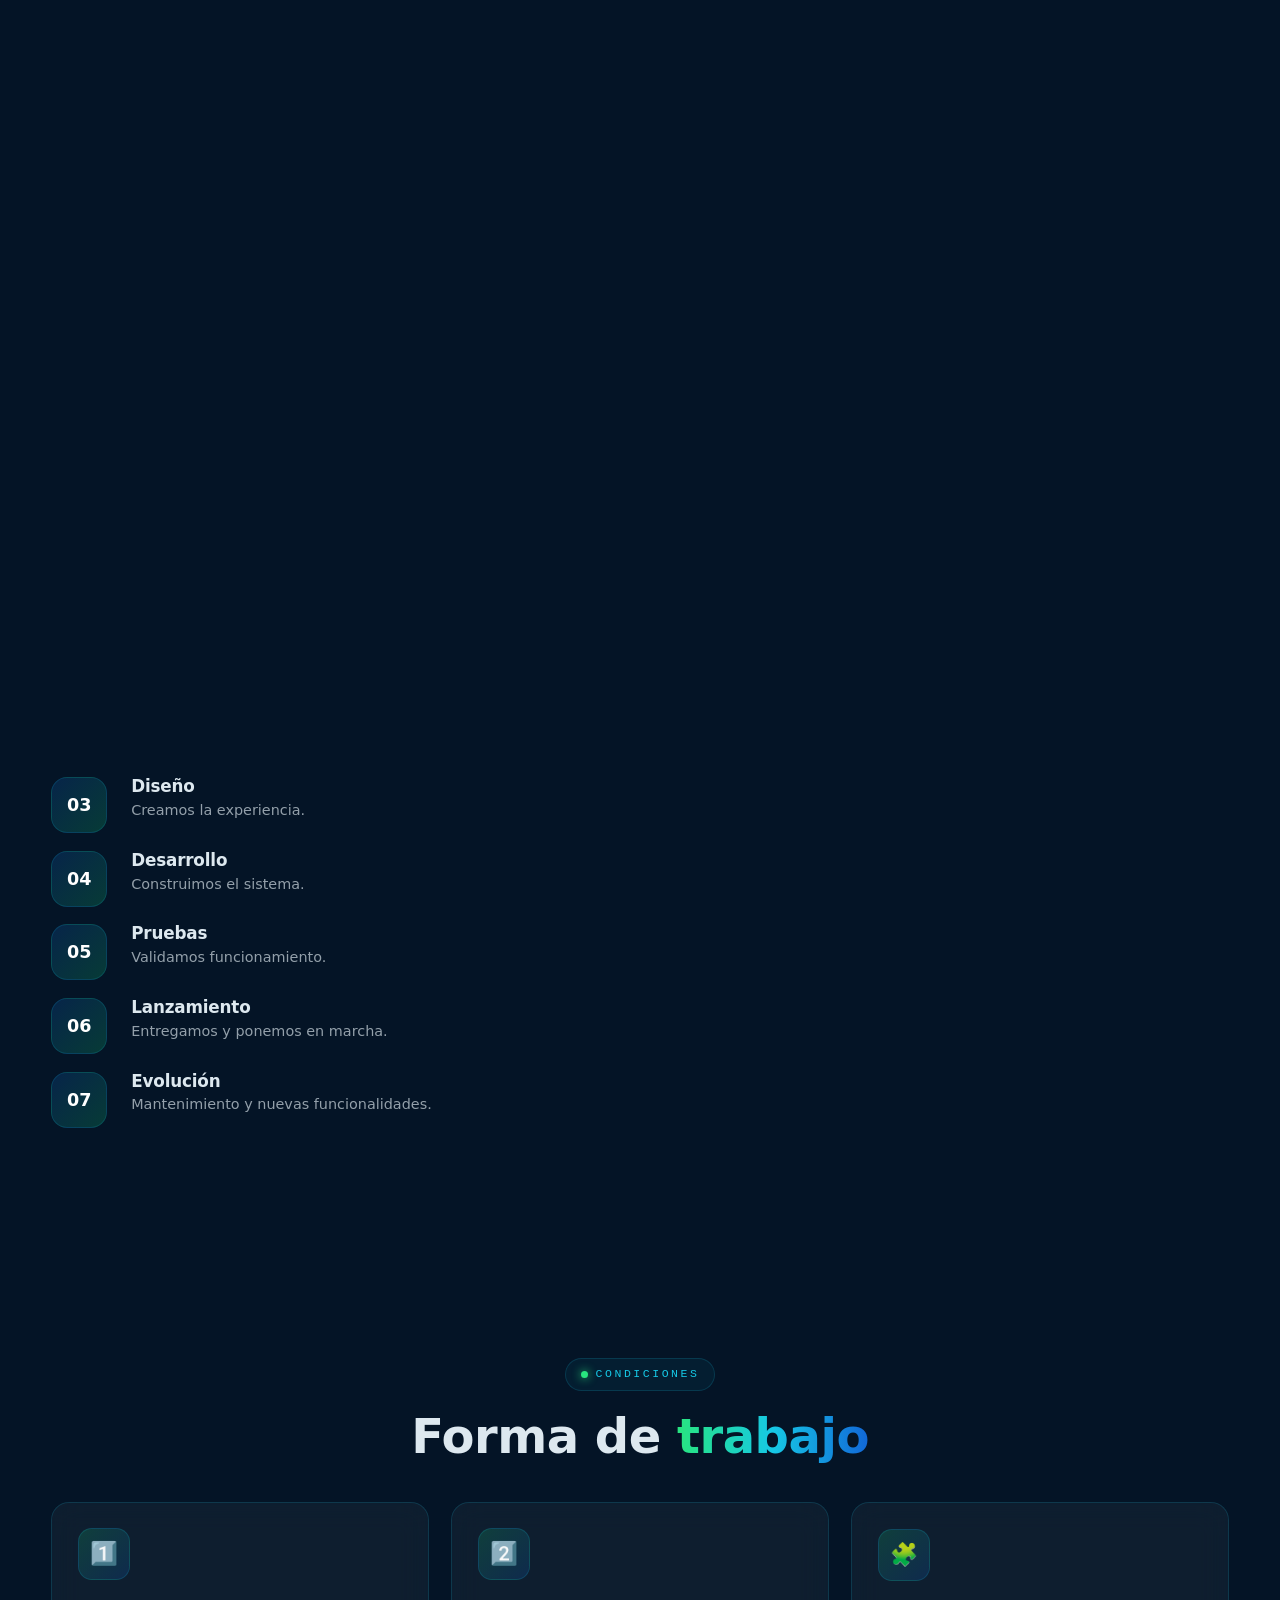
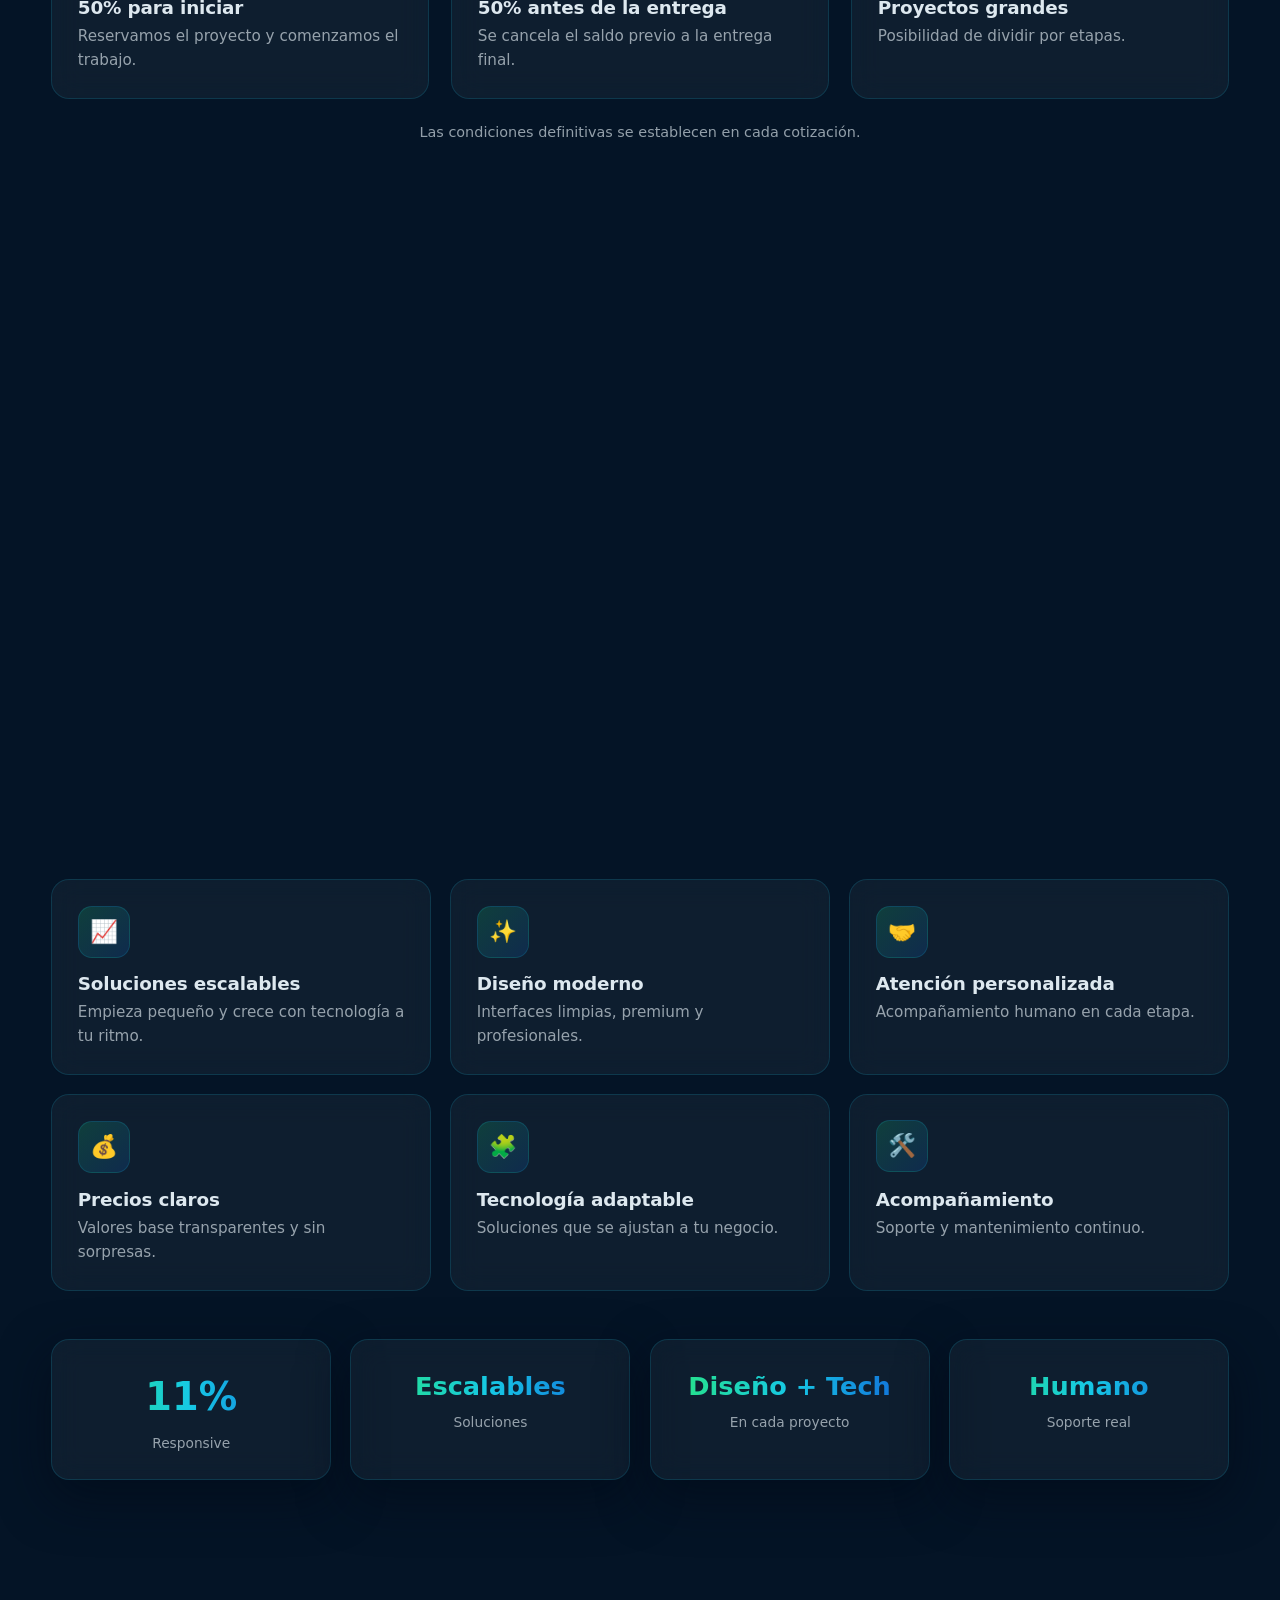
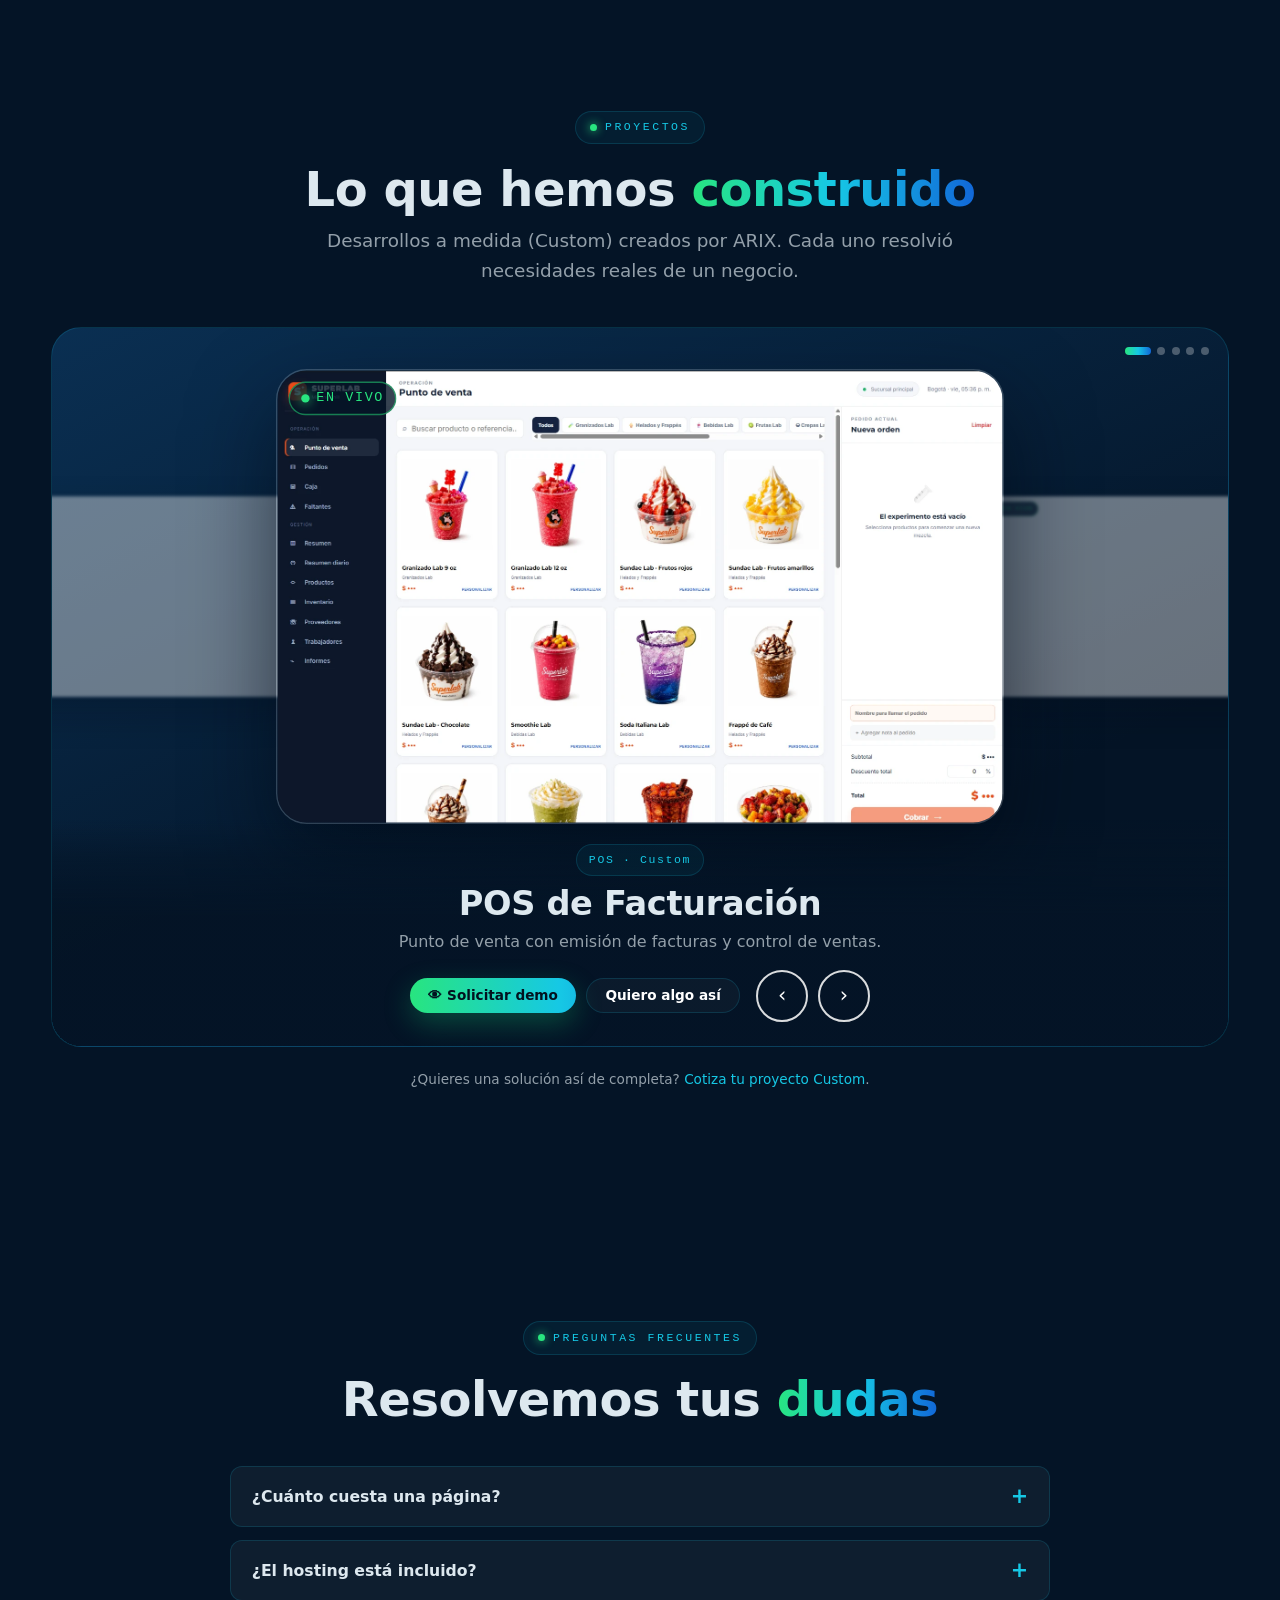
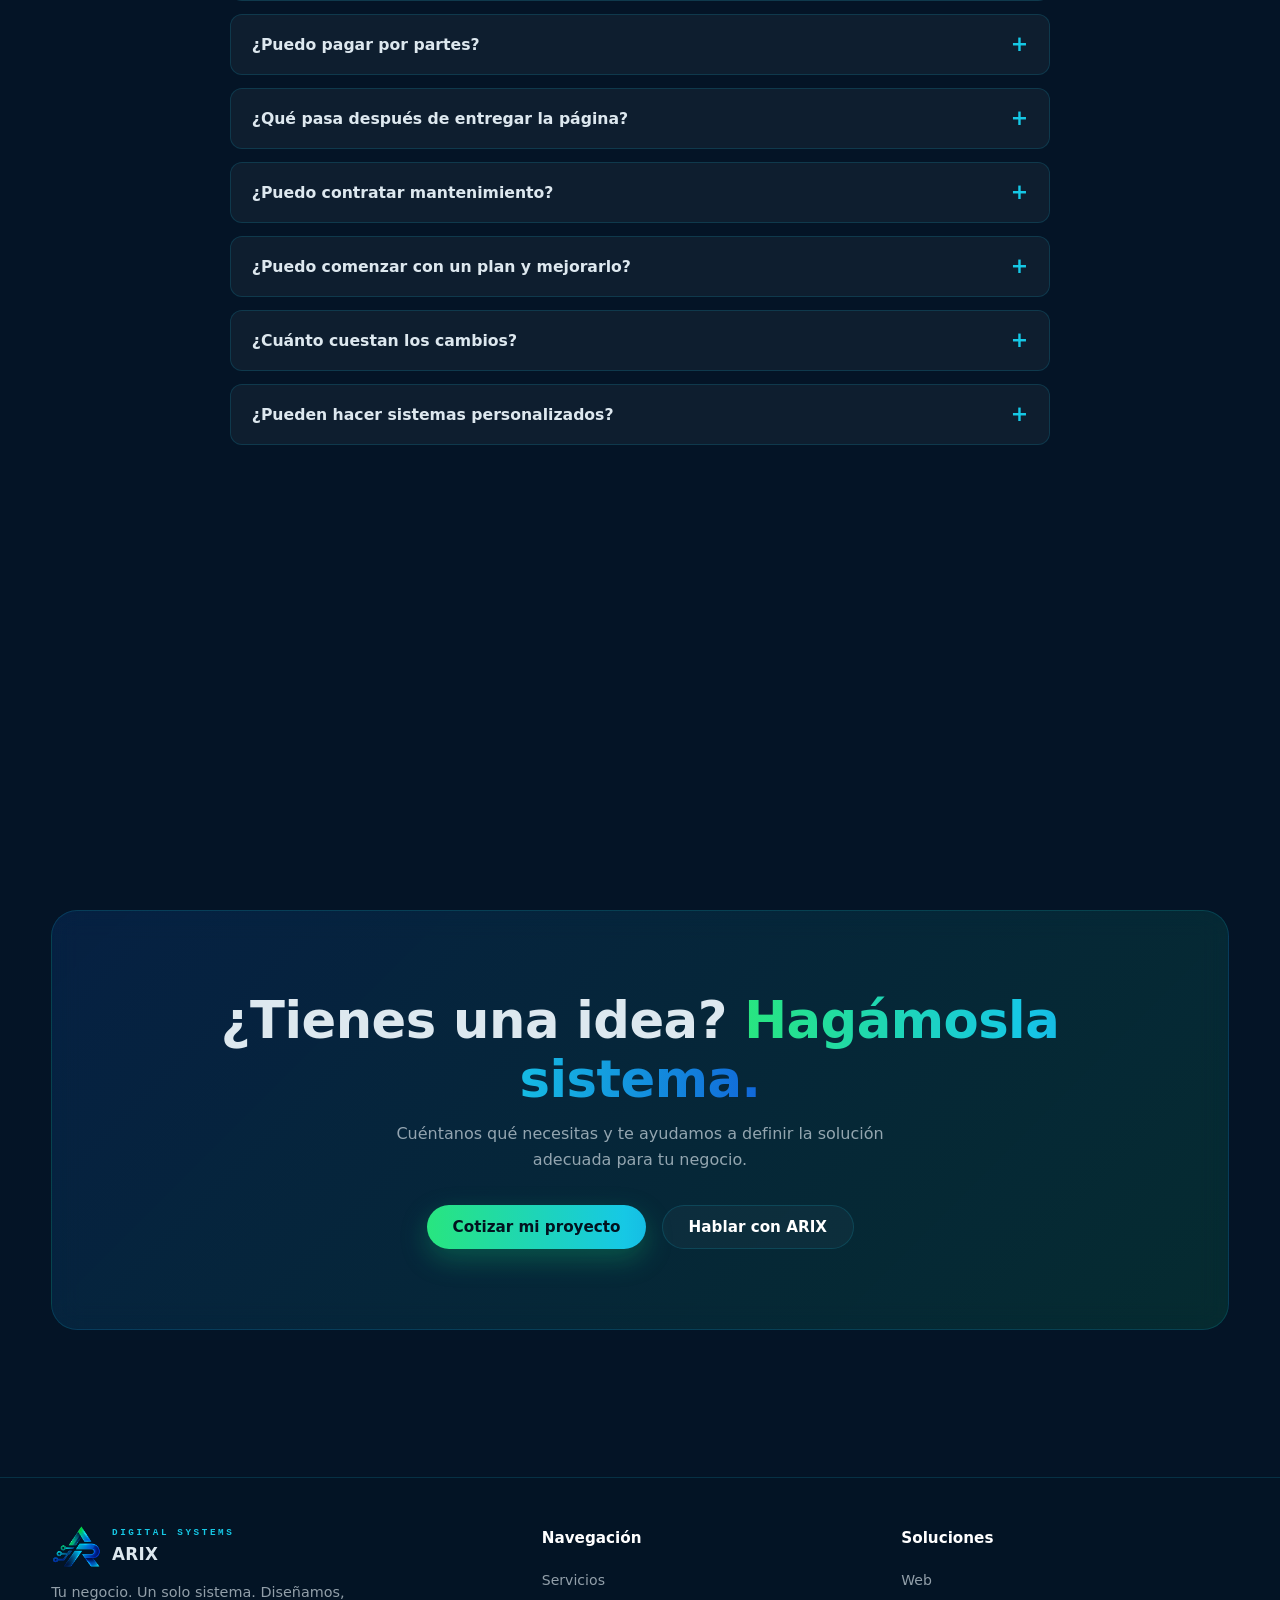
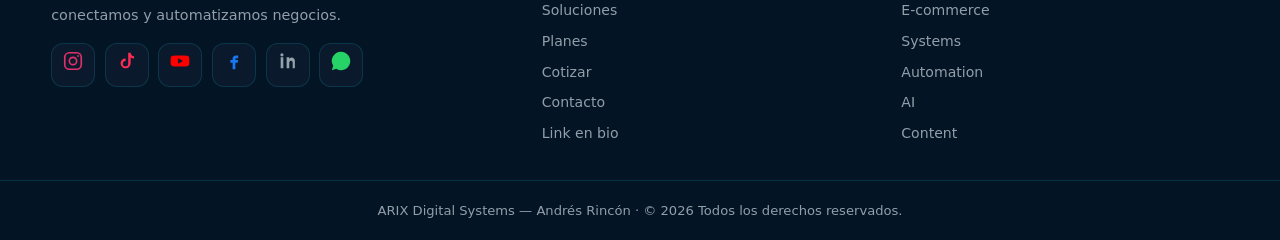
==== commit 48714ddb: "Agrega proyecto Val y Shelo (Catalogo Digital) con previsualizacion en vivo Co-Authored-By: Claude O" ====
--- a/index.html
+++ b/index.html
@@ -367,6 +367,13 @@
     ghost: "TIENDA",
     desc: "Tienda en línea completa con carrito, catálogo y proceso de compra.",
     thumb: "p2", url: "https://dulcemaniaoficial.com", img: ""
+  },
+  {
+    title: "Val y Sheló · Catálogo Digital",
+    tag: "Catálogo · Custom",
+    ghost: "CATÁLOGO",
+    desc: "Catálogo digital con categorías y productos; los pedidos se envían directo a WhatsApp.",
+    thumb: "p4", url: "https://afeliperincons1803.github.io/CATAOLOGO-VAL-SHELO/", img: ""
   },
   {
     title: "Sistema de Reportes",
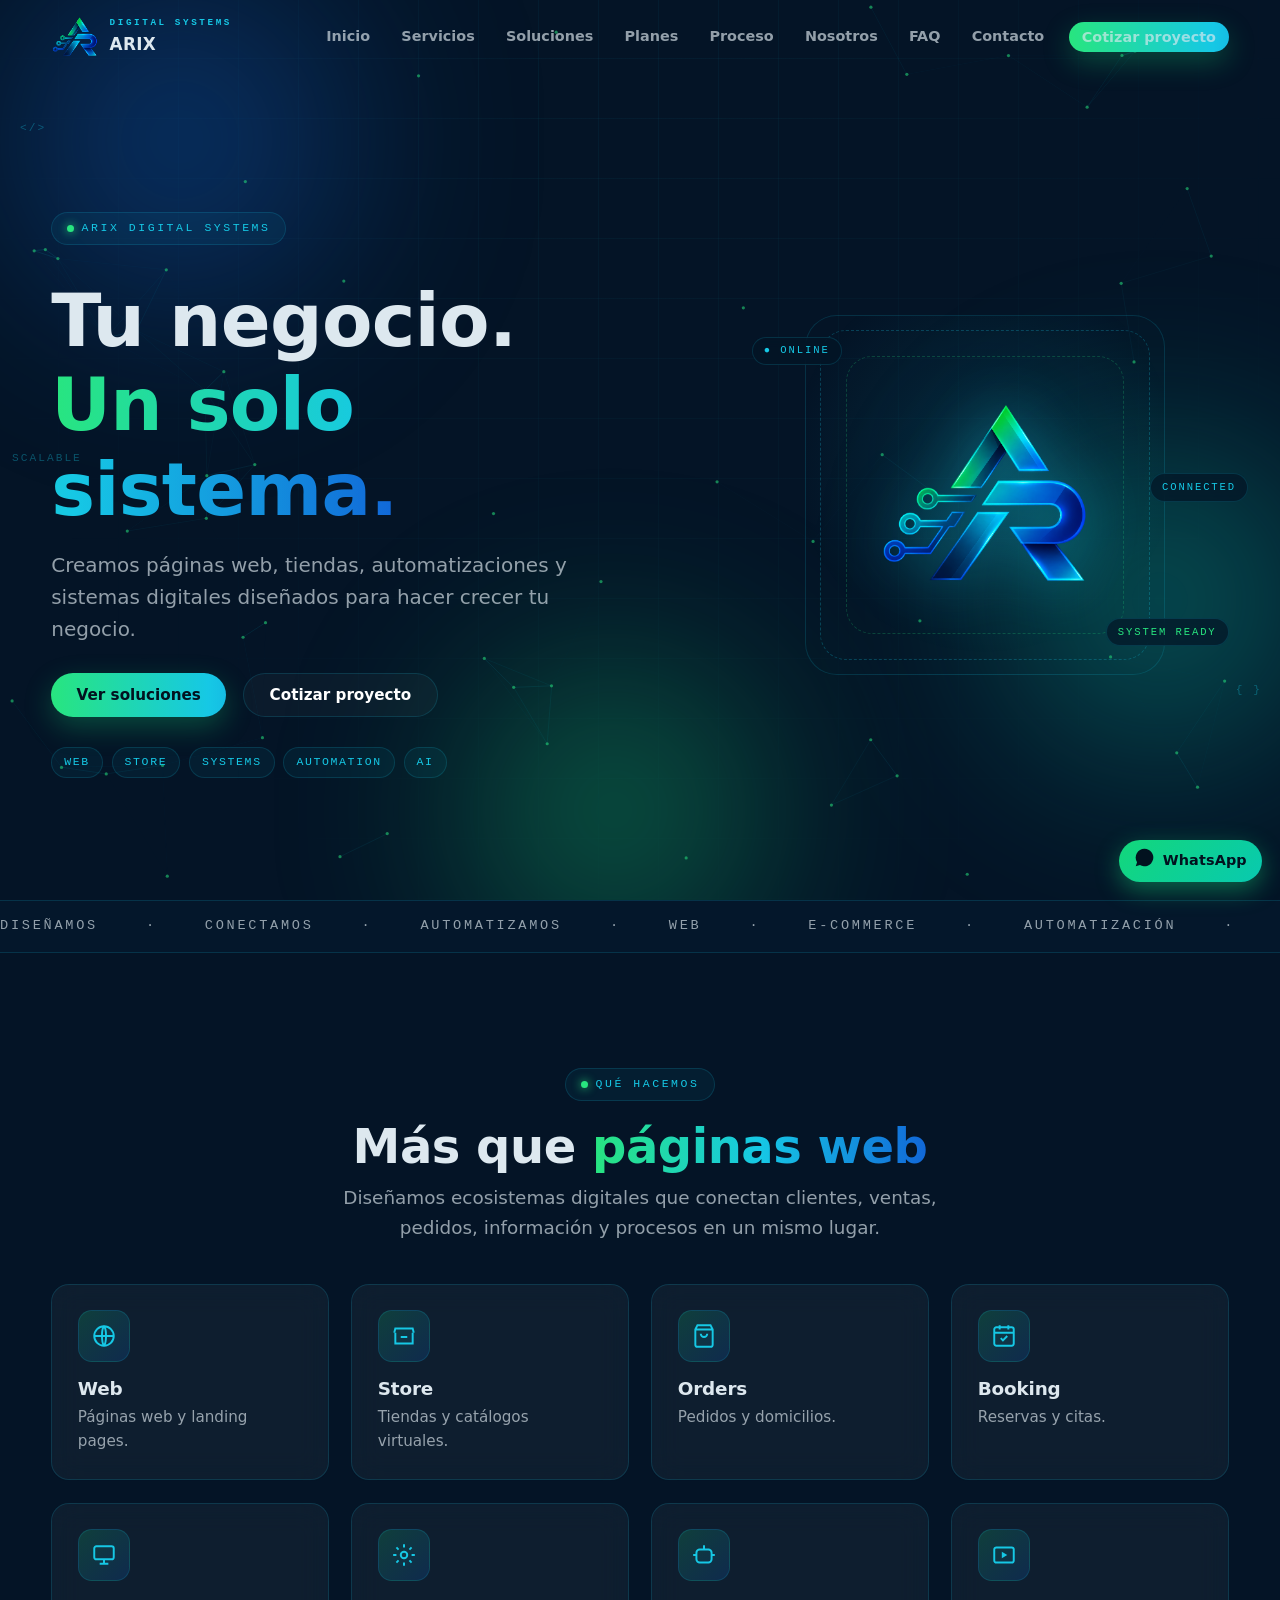
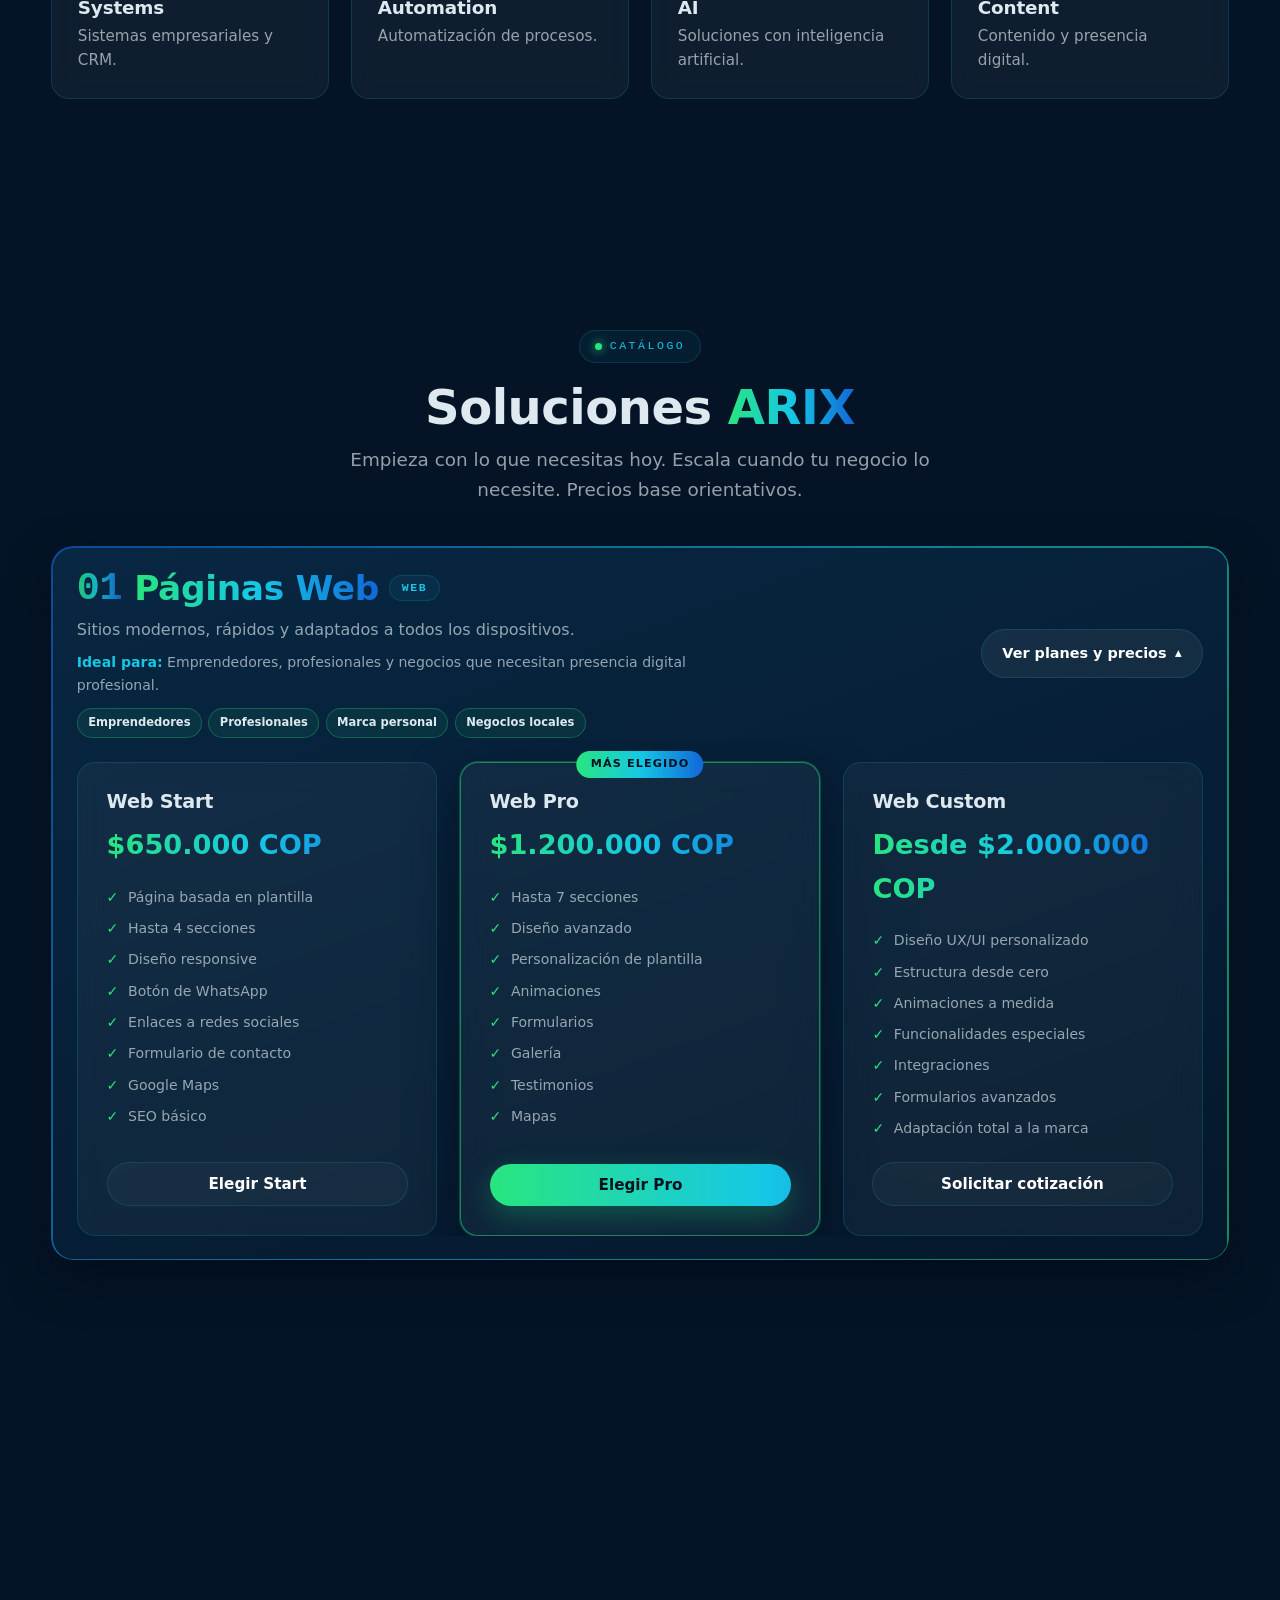
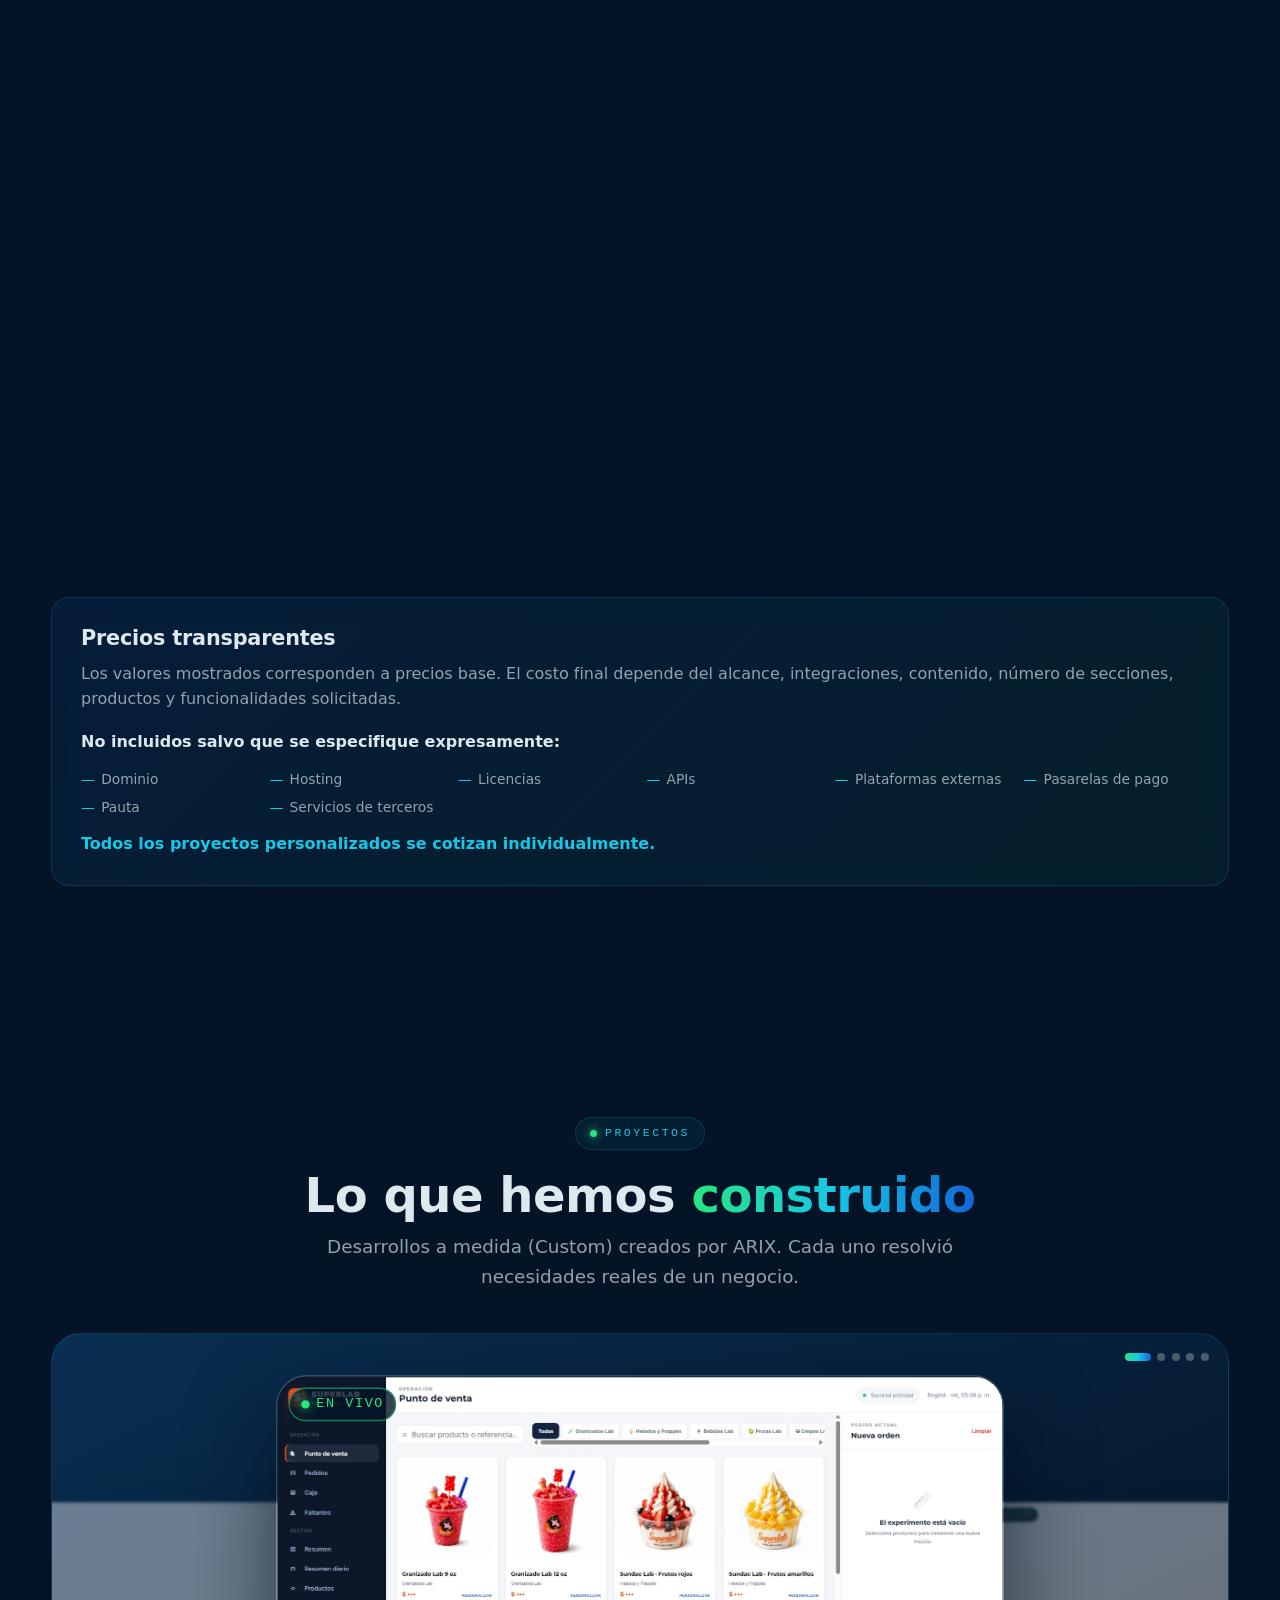
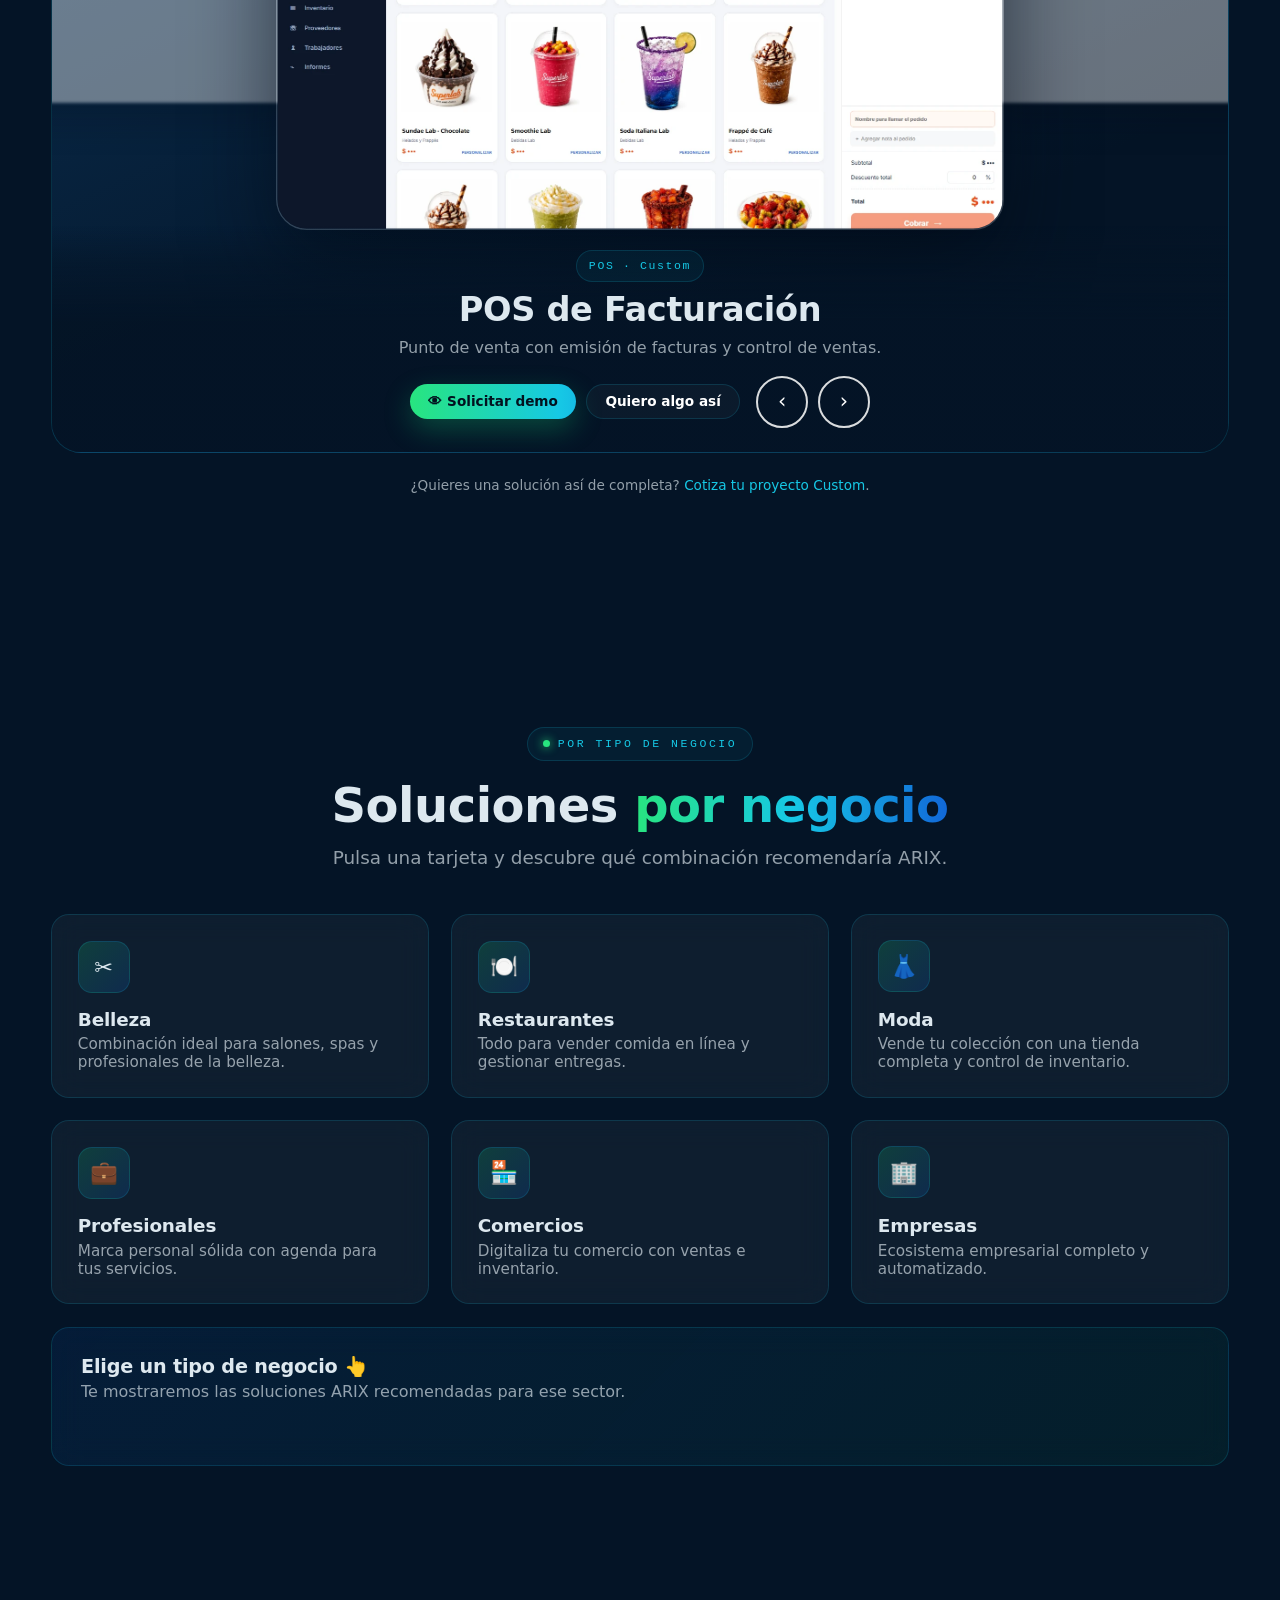
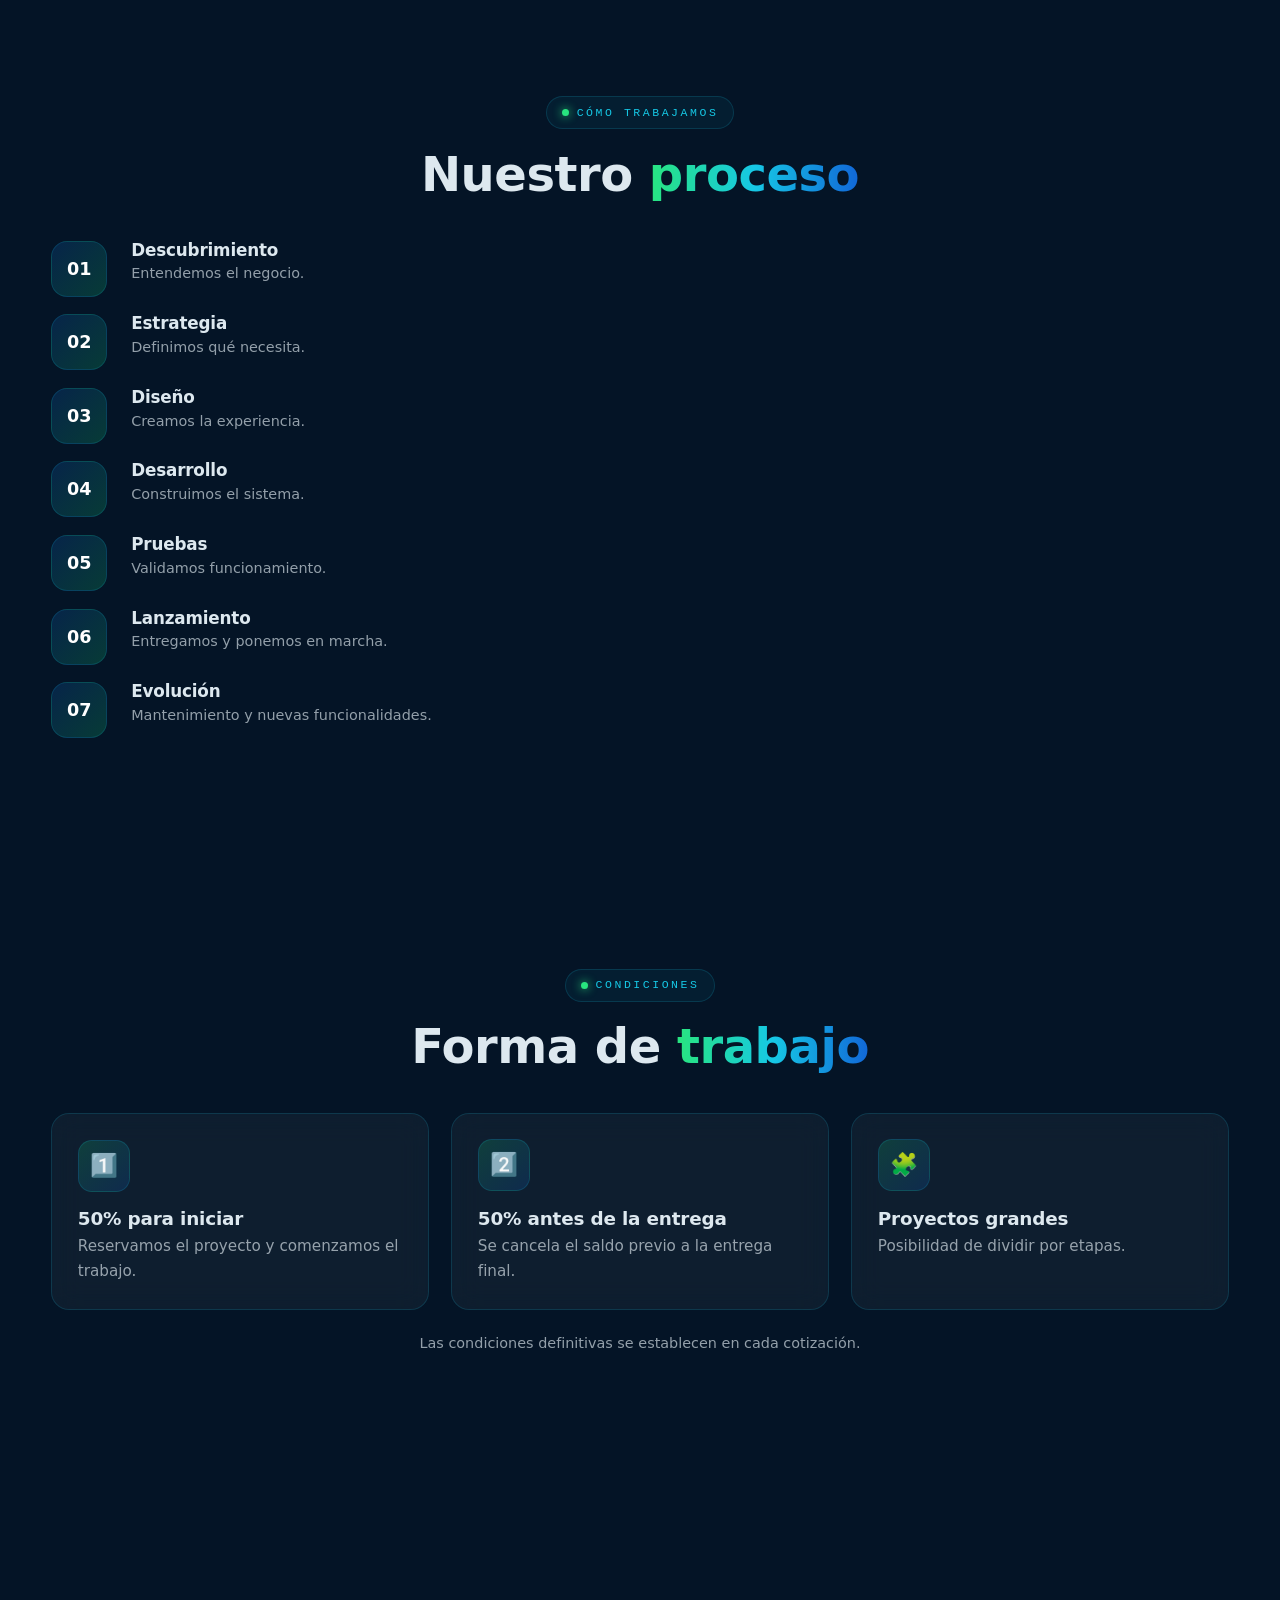
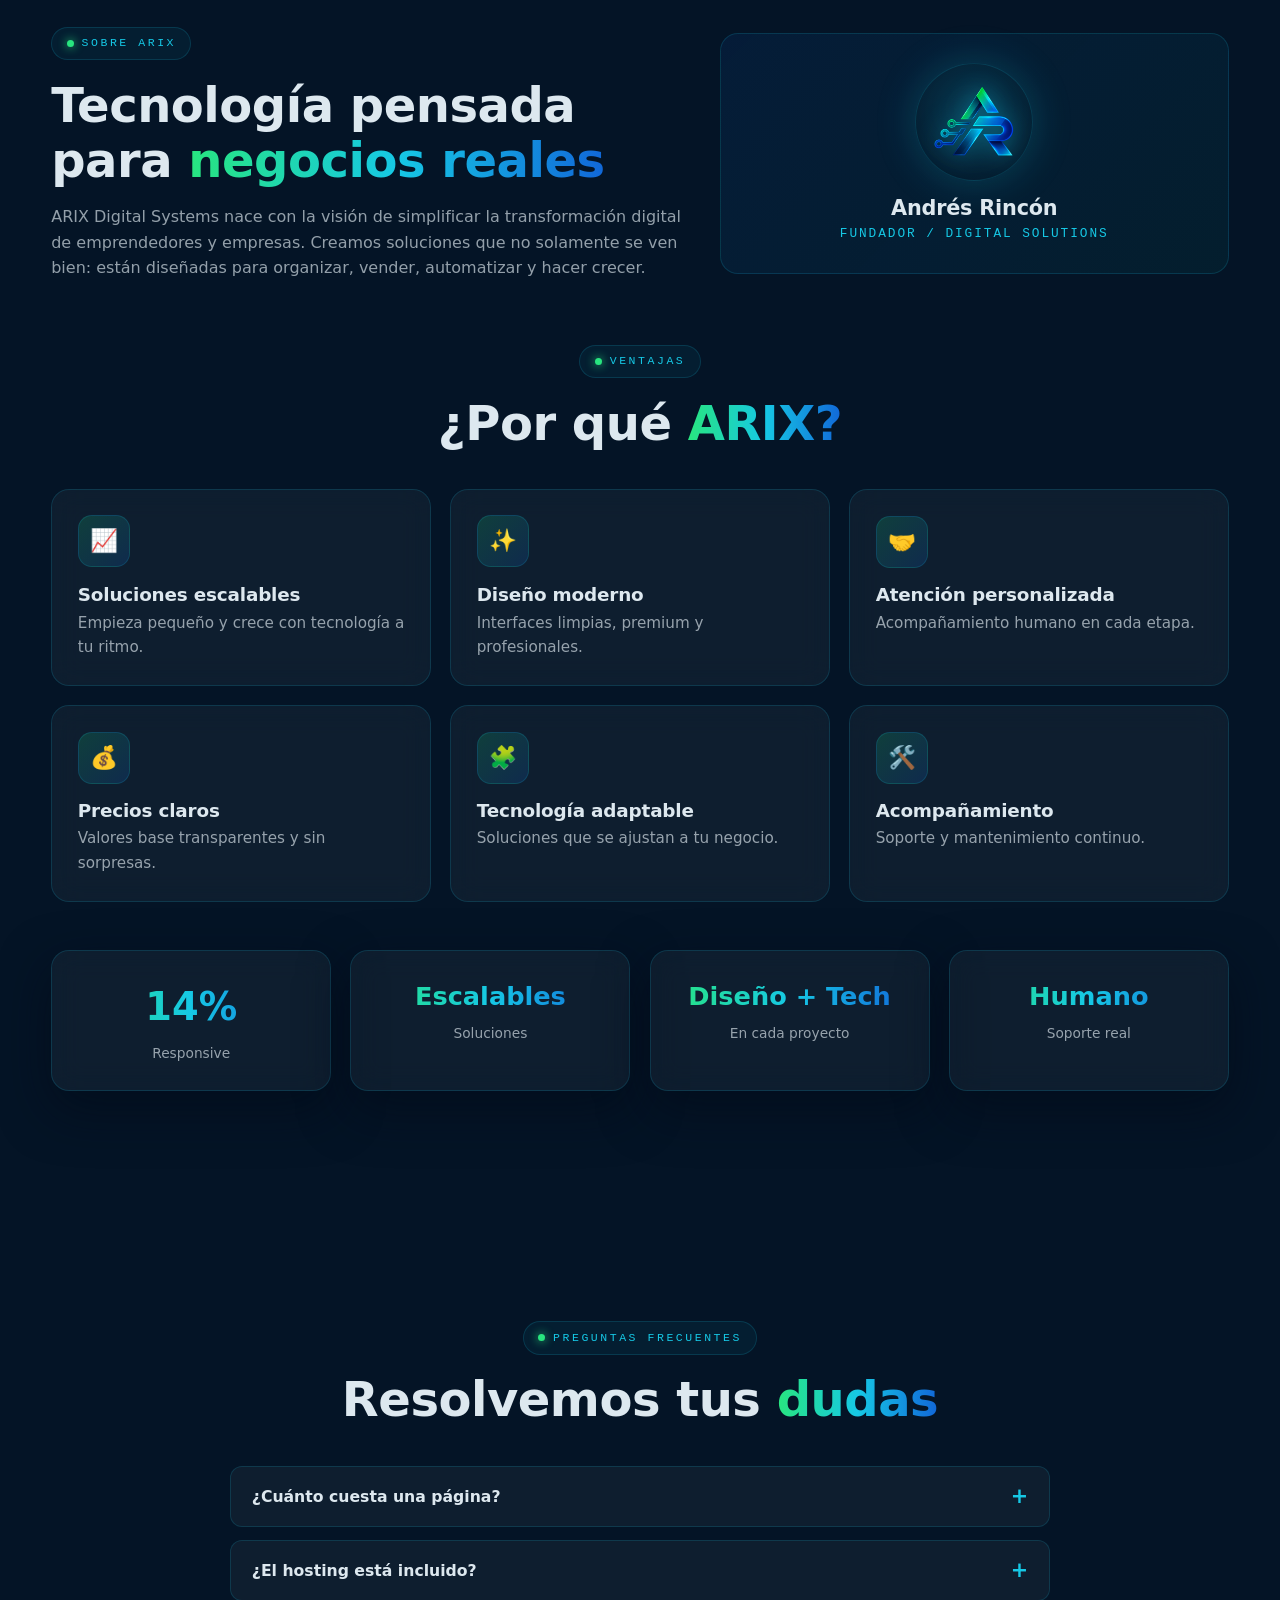
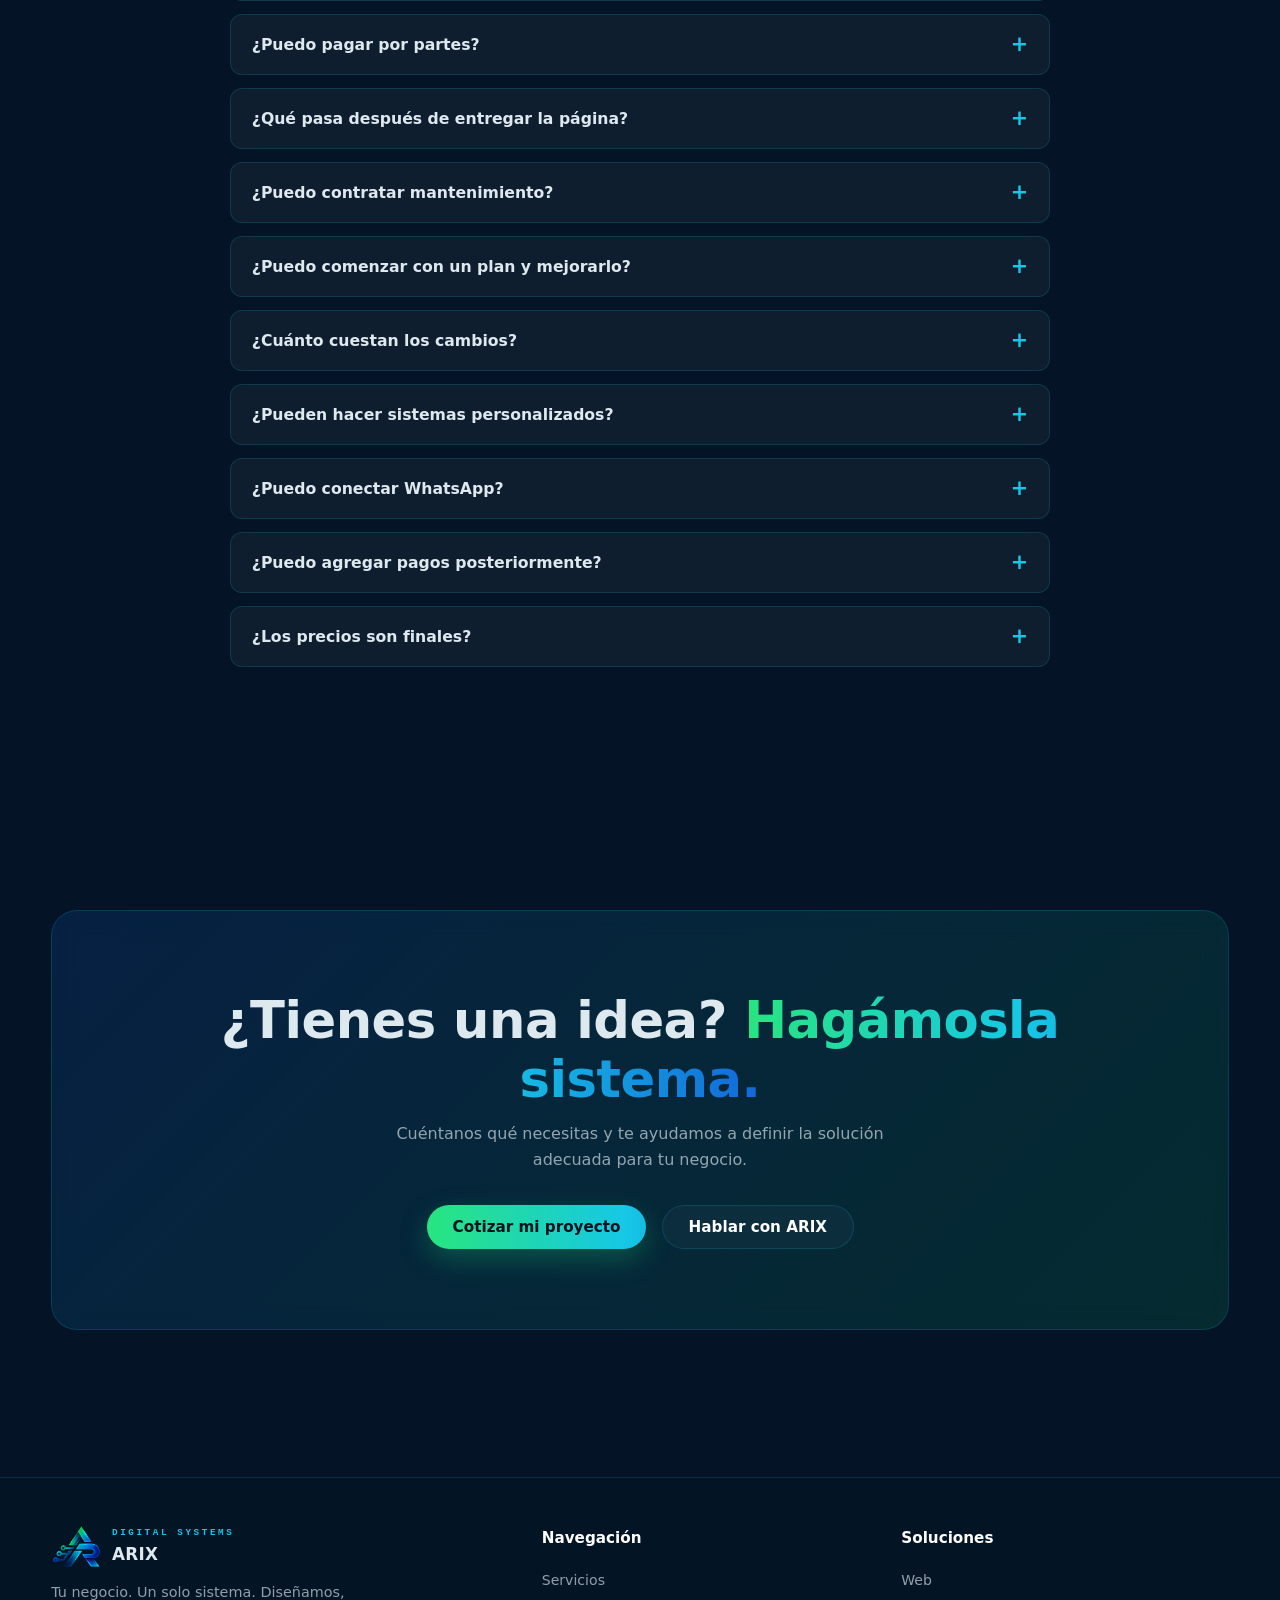
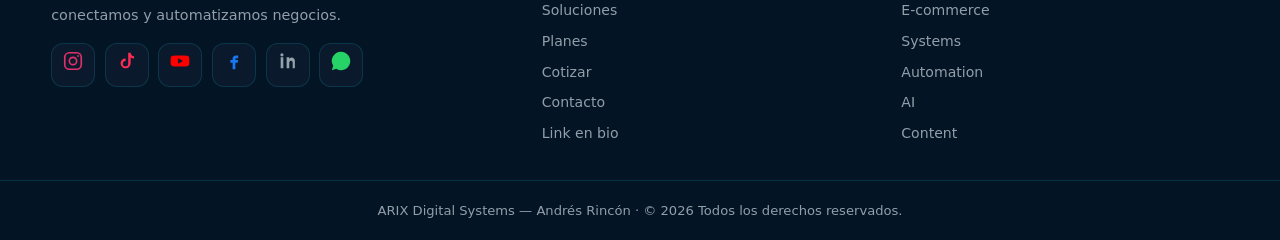
==== commit 8f619949: "Reorganiza: Proyectos sube justo despues de Soluciones ARIX (mas visible, genera deseo) Co-Authored-" ====
--- a/index.html
+++ b/index.html
@@ -156,6 +156,19 @@
   </div>
 </section>
 
+<!-- ============ PROYECTOS ARIX (desarrollos reales Custom) ============ -->
+<section class="section-pad" id="proyectos">
+  <div class="container">
+    <div class="section-head center reveal">
+      <span class="eyebrow">Proyectos</span>
+      <h2 class="section-title">Lo que hemos <span class="grad-text">construido</span></h2>
+      <p class="section-sub">Desarrollos a medida (Custom) creados por ARIX. Cada uno resolvió necesidades reales de un negocio.</p>
+    </div>
+    <div id="projectsWrap"></div>
+    <p class="center" style="color:var(--text-dim);font-size:.85rem;margin-top:1.4rem;">¿Quieres una solución así de completa? <a href="cotizar.html" style="color:var(--cyan);">Cotiza tu proyecto Custom</a>.</p>
+  </div>
+</section>
+
 <!-- ============ SOLUCIONES POR NEGOCIO ============ -->
 <section class="section-pad">
   <div class="container">
@@ -245,20 +258,6 @@
     </div>
   </div>
 </section>
-
-<!-- ============ PROYECTOS ARIX (desarrollos reales Custom) ============ -->
-<section class="section-pad" id="proyectos">
-  <div class="container">
-    <div class="section-head center reveal">
-      <span class="eyebrow">Proyectos</span>
-      <h2 class="section-title">Lo que hemos <span class="grad-text">construido</span></h2>
-      <p class="section-sub">Desarrollos a medida (Custom) creados por ARIX. Cada uno resolvió necesidades reales de un negocio.</p>
-    </div>
-    <div id="projectsWrap"></div>
-    <p class="center" style="color:var(--text-dim);font-size:.85rem;margin-top:1.4rem;">¿Quieres una solución así de completa? <a href="cotizar.html" style="color:var(--cyan);">Cotiza tu proyecto Custom</a>.</p>
-  </div>
-</section>
-
 <!-- ============ FAQ ============ -->
 <section class="section-pad" id="faq">
   <div class="container" style="max-width:820px;">
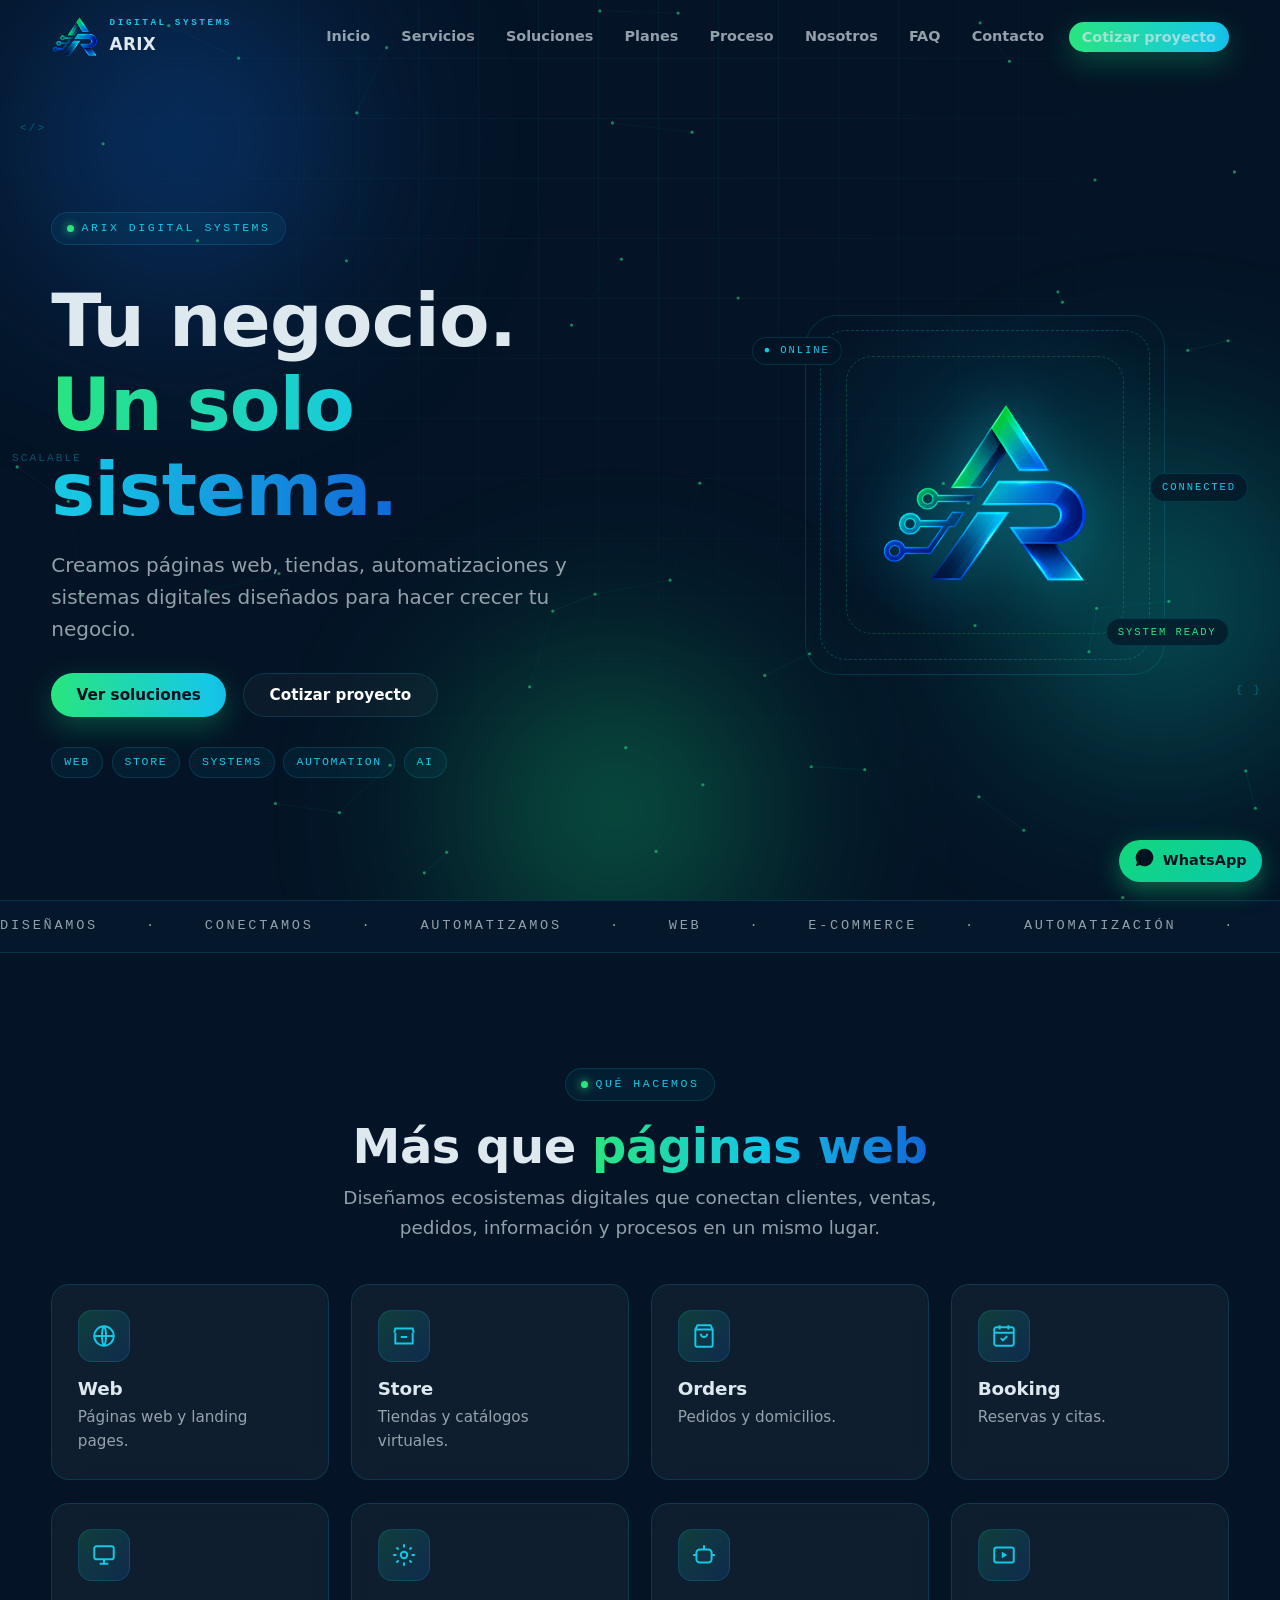
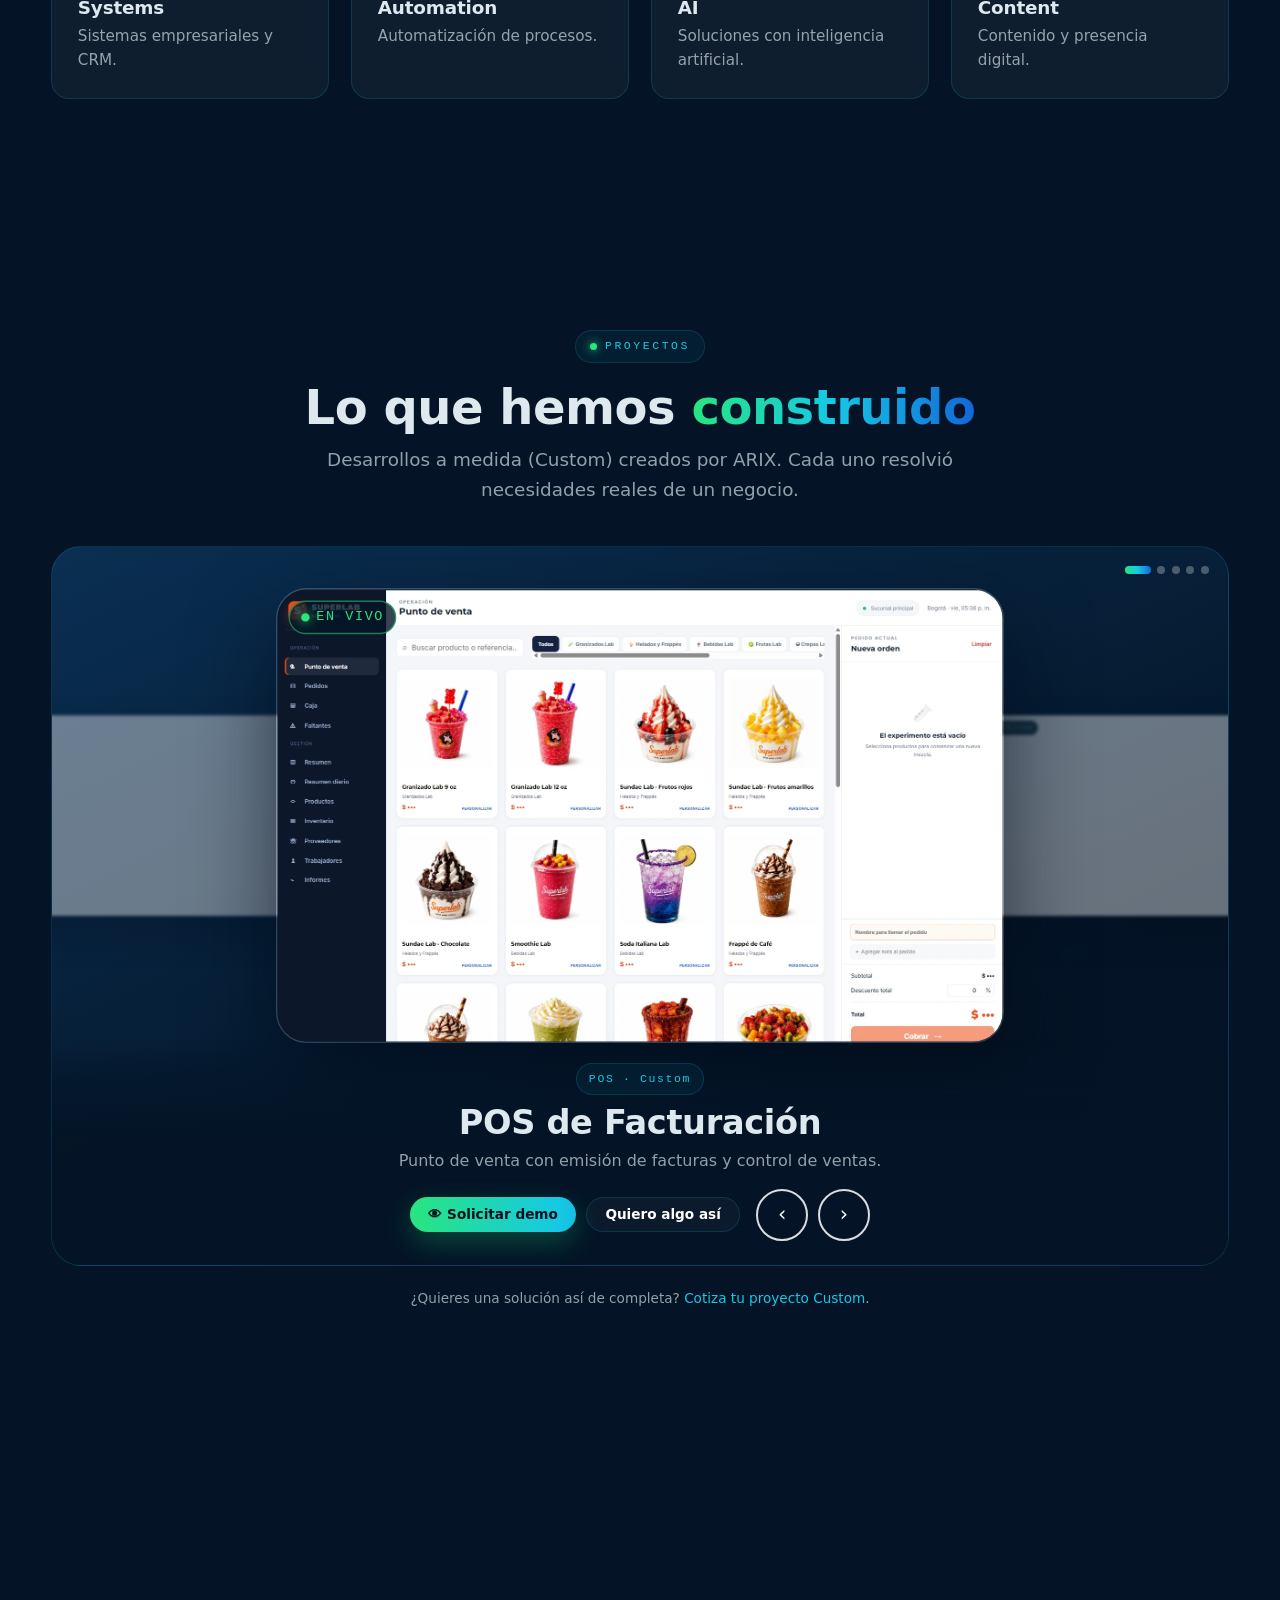
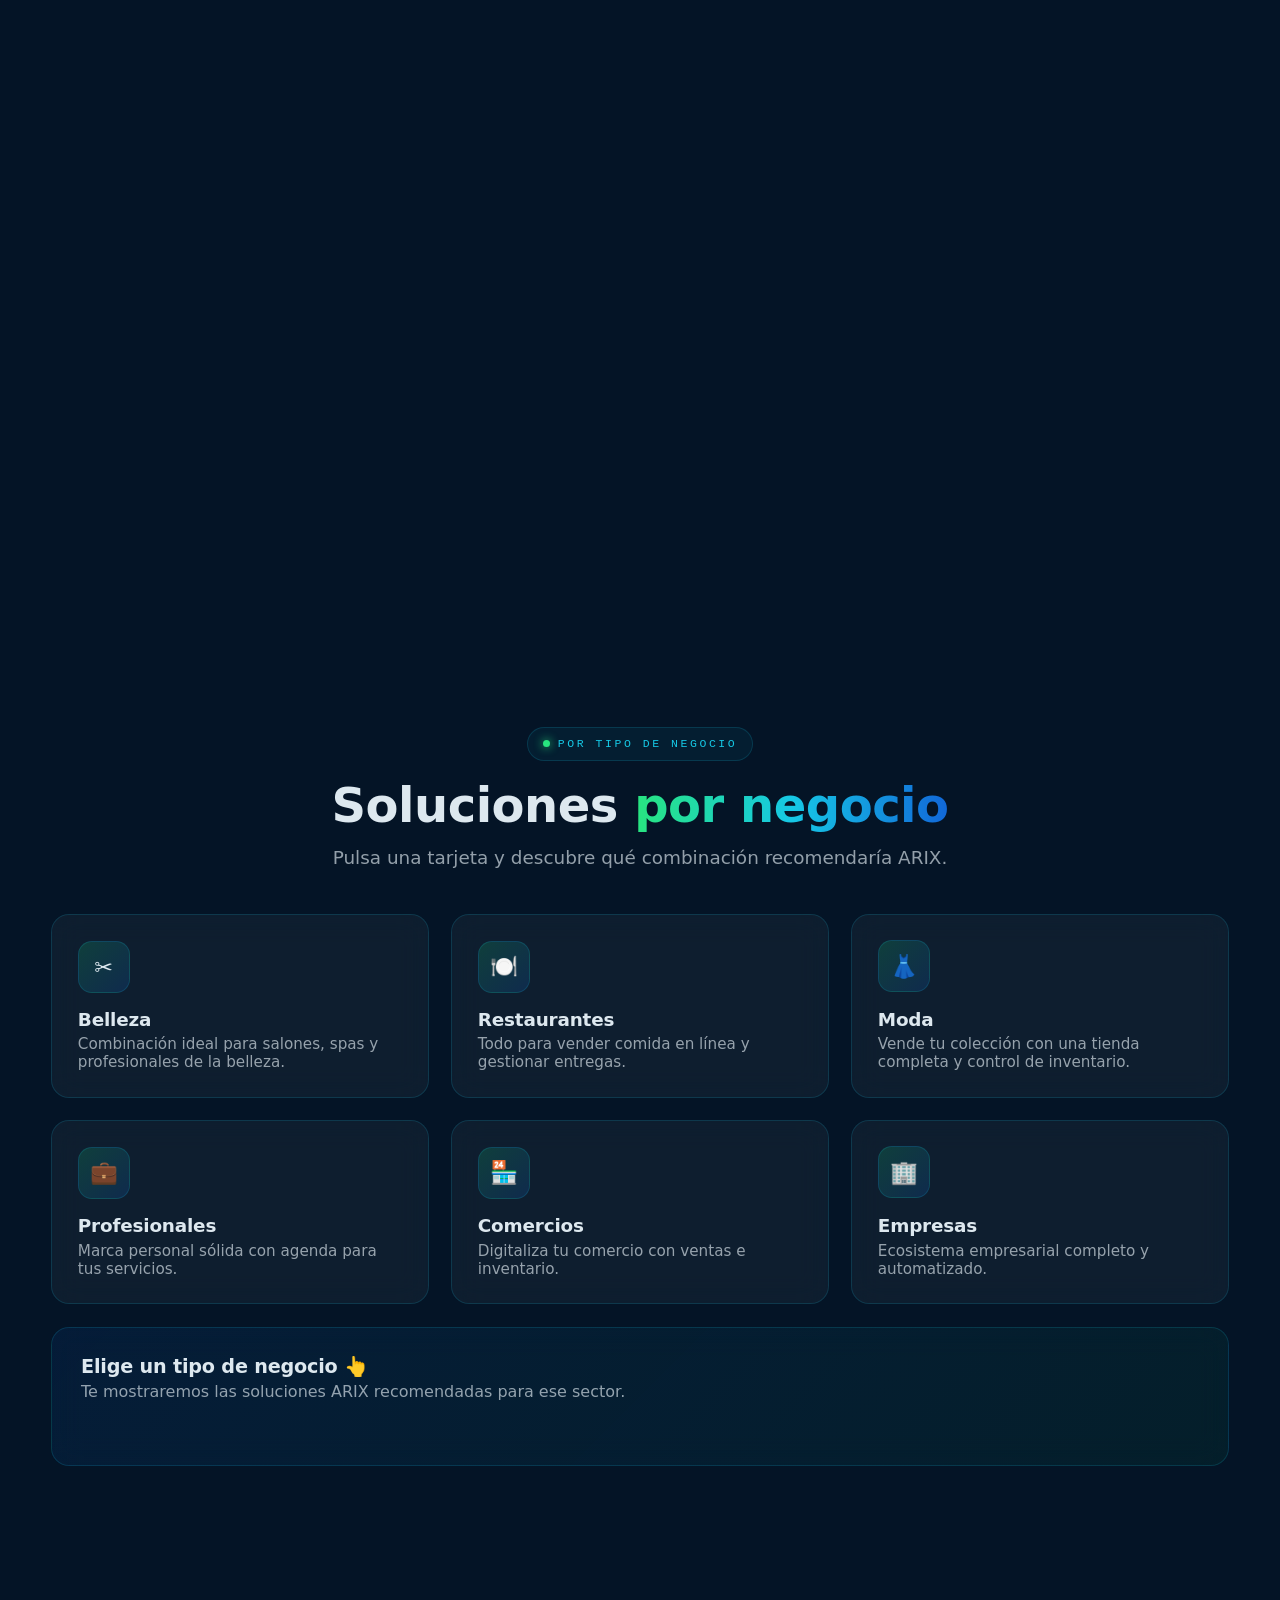
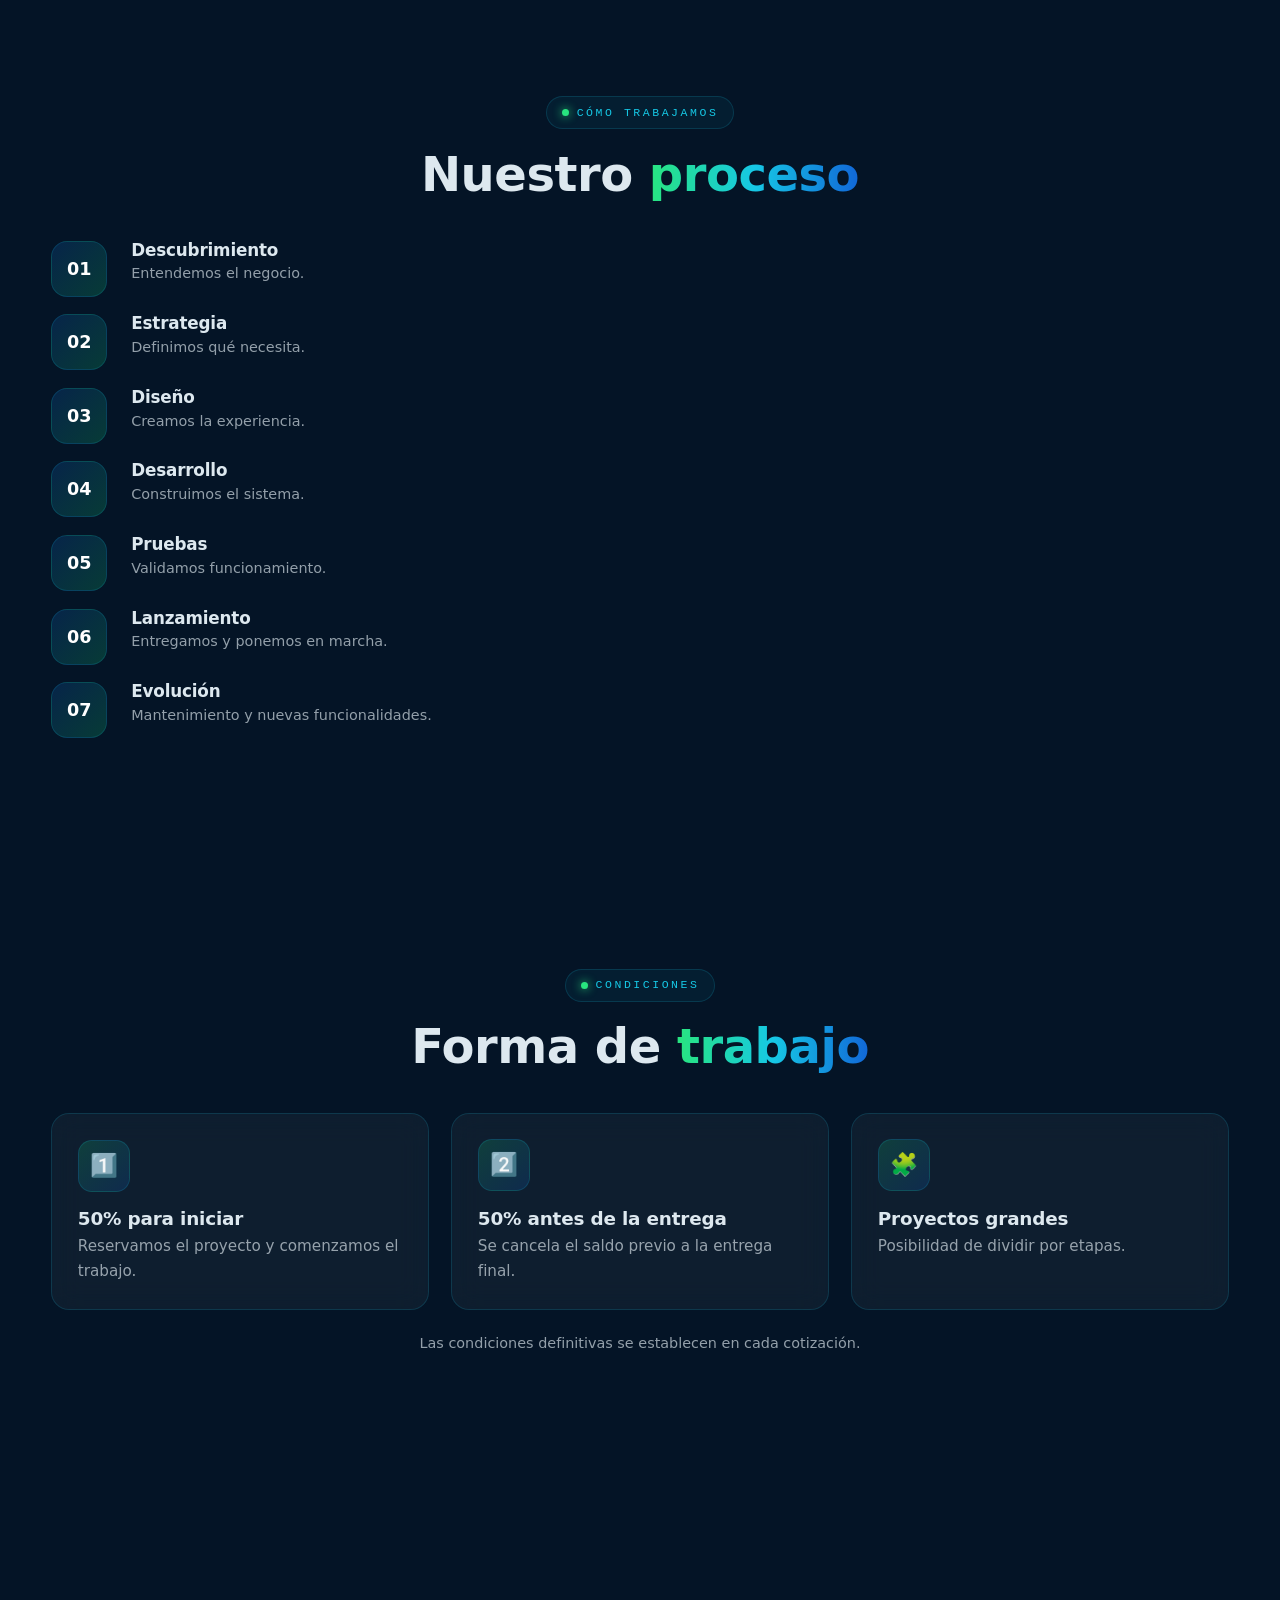
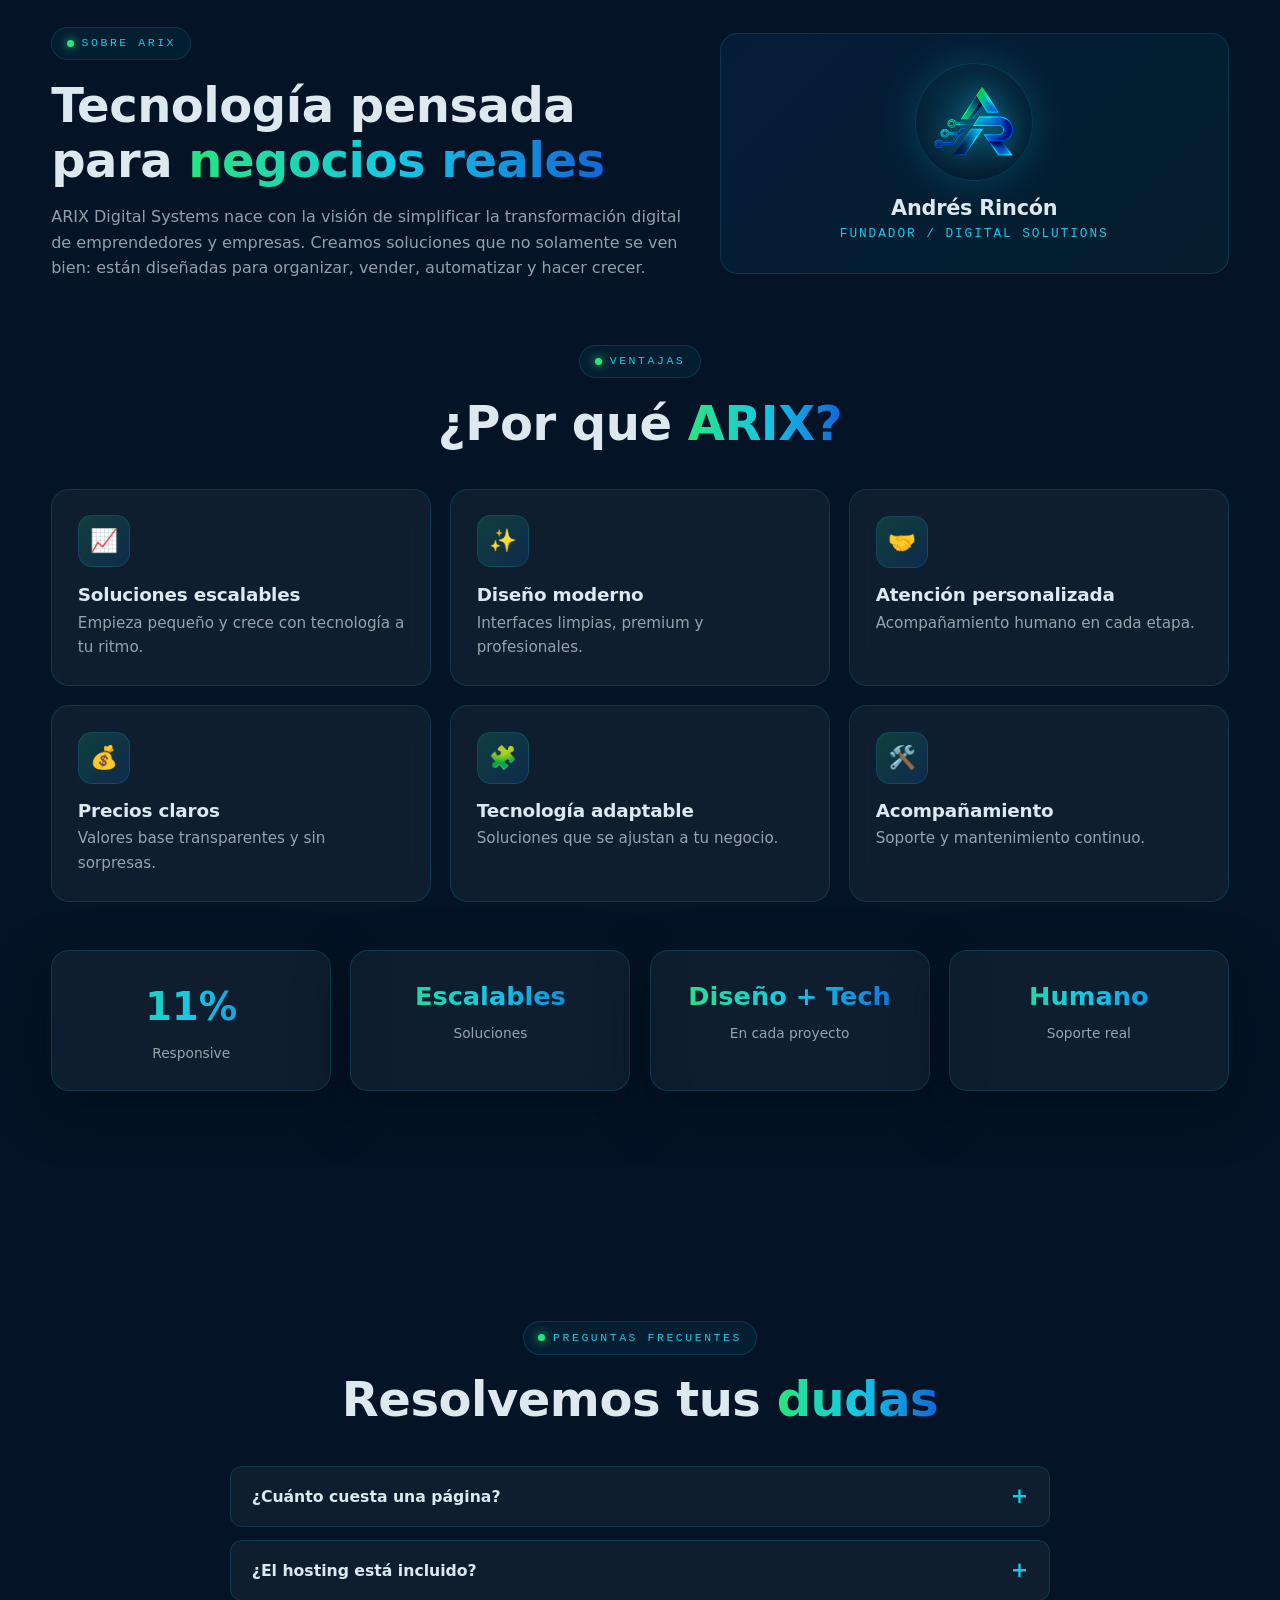
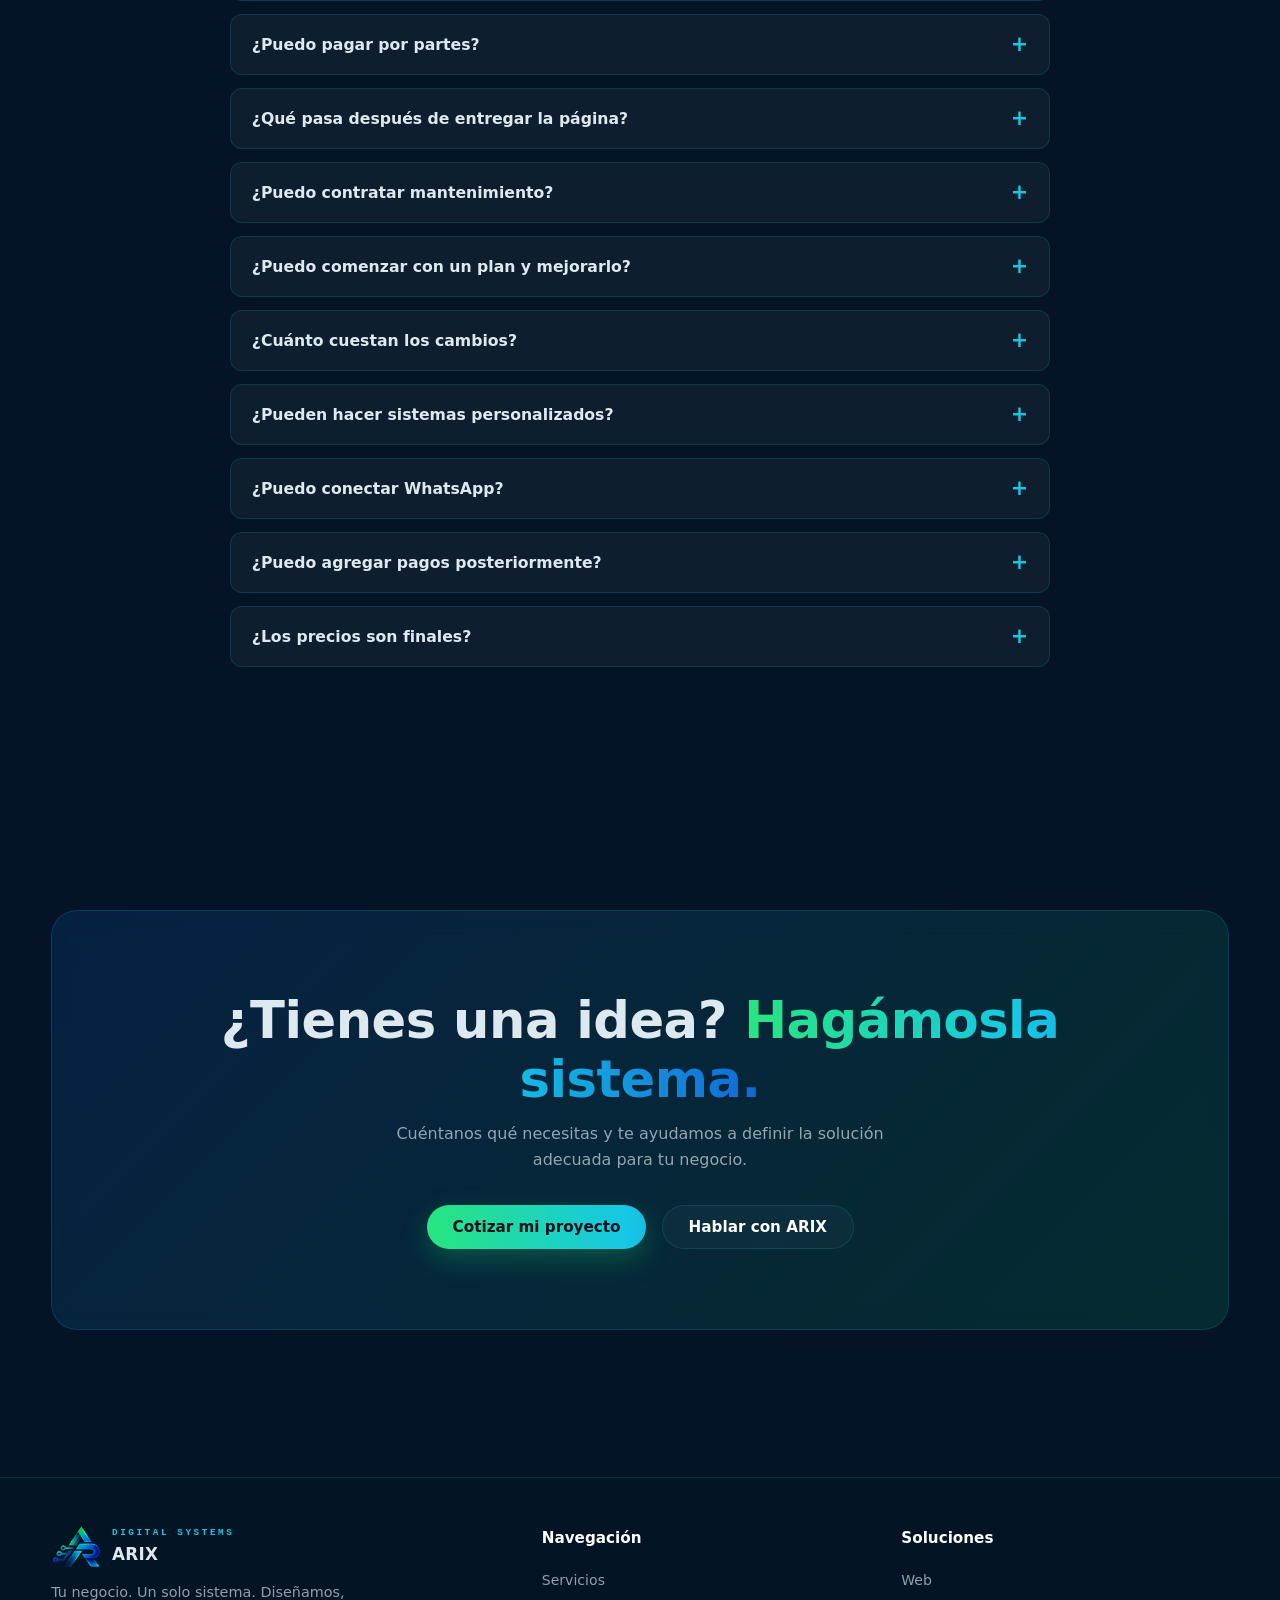
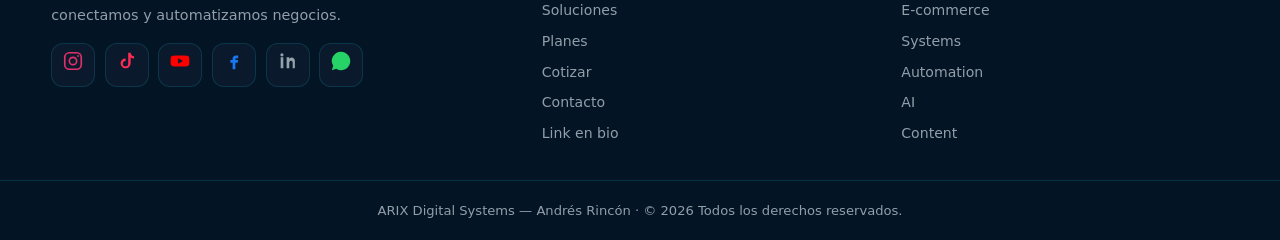
==== commit e3fc2515: "Cambia numero WhatsApp a 573107879849 y sube Proyectos antes de Soluciones ARIX Co-Authored-By: Clau" ====
--- a/index.html
+++ b/index.html
@@ -121,6 +121,19 @@
   </div>
 </section>
 
+<!-- ============ PROYECTOS ARIX (desarrollos reales Custom) ============ -->
+<section class="section-pad" id="proyectos">
+  <div class="container">
+    <div class="section-head center reveal">
+      <span class="eyebrow">Proyectos</span>
+      <h2 class="section-title">Lo que hemos <span class="grad-text">construido</span></h2>
+      <p class="section-sub">Desarrollos a medida (Custom) creados por ARIX. Cada uno resolvió necesidades reales de un negocio.</p>
+    </div>
+    <div id="projectsWrap"></div>
+    <p class="center" style="color:var(--text-dim);font-size:.85rem;margin-top:1.4rem;">¿Quieres una solución así de completa? <a href="cotizar.html" style="color:var(--cyan);">Cotiza tu proyecto Custom</a>.</p>
+  </div>
+</section>
+
 <!-- ============ SOLUCIONES / PLANES (dinámico desde plans.js) ============ -->
 <section class="section-pad" id="soluciones">
   <div class="container">
@@ -153,19 +166,6 @@
       <ul><li>Dominio</li><li>Hosting</li><li>Licencias</li><li>APIs</li><li>Plataformas externas</li><li>Pasarelas de pago</li><li>Pauta</li><li>Servicios de terceros</li></ul>
       <p style="font-weight:700;color:var(--cyan);">Todos los proyectos personalizados se cotizan individualmente.</p>
     </div>
-  </div>
-</section>
-
-<!-- ============ PROYECTOS ARIX (desarrollos reales Custom) ============ -->
-<section class="section-pad" id="proyectos">
-  <div class="container">
-    <div class="section-head center reveal">
-      <span class="eyebrow">Proyectos</span>
-      <h2 class="section-title">Lo que hemos <span class="grad-text">construido</span></h2>
-      <p class="section-sub">Desarrollos a medida (Custom) creados por ARIX. Cada uno resolvió necesidades reales de un negocio.</p>
-    </div>
-    <div id="projectsWrap"></div>
-    <p class="center" style="color:var(--text-dim);font-size:.85rem;margin-top:1.4rem;">¿Quieres una solución así de completa? <a href="cotizar.html" style="color:var(--cyan);">Cotiza tu proyecto Custom</a>.</p>
   </div>
 </section>
 
@@ -392,7 +392,7 @@
 </script>
 
 <script src="assets/js/plans.js?v=6"></script>
-<script src="assets/js/app.js?v=9"></script>
+<script src="assets/js/app.js?v=10"></script>
 <script>
 /* ============================================================
    Render dinámico de la página principal (usa plans.js)
